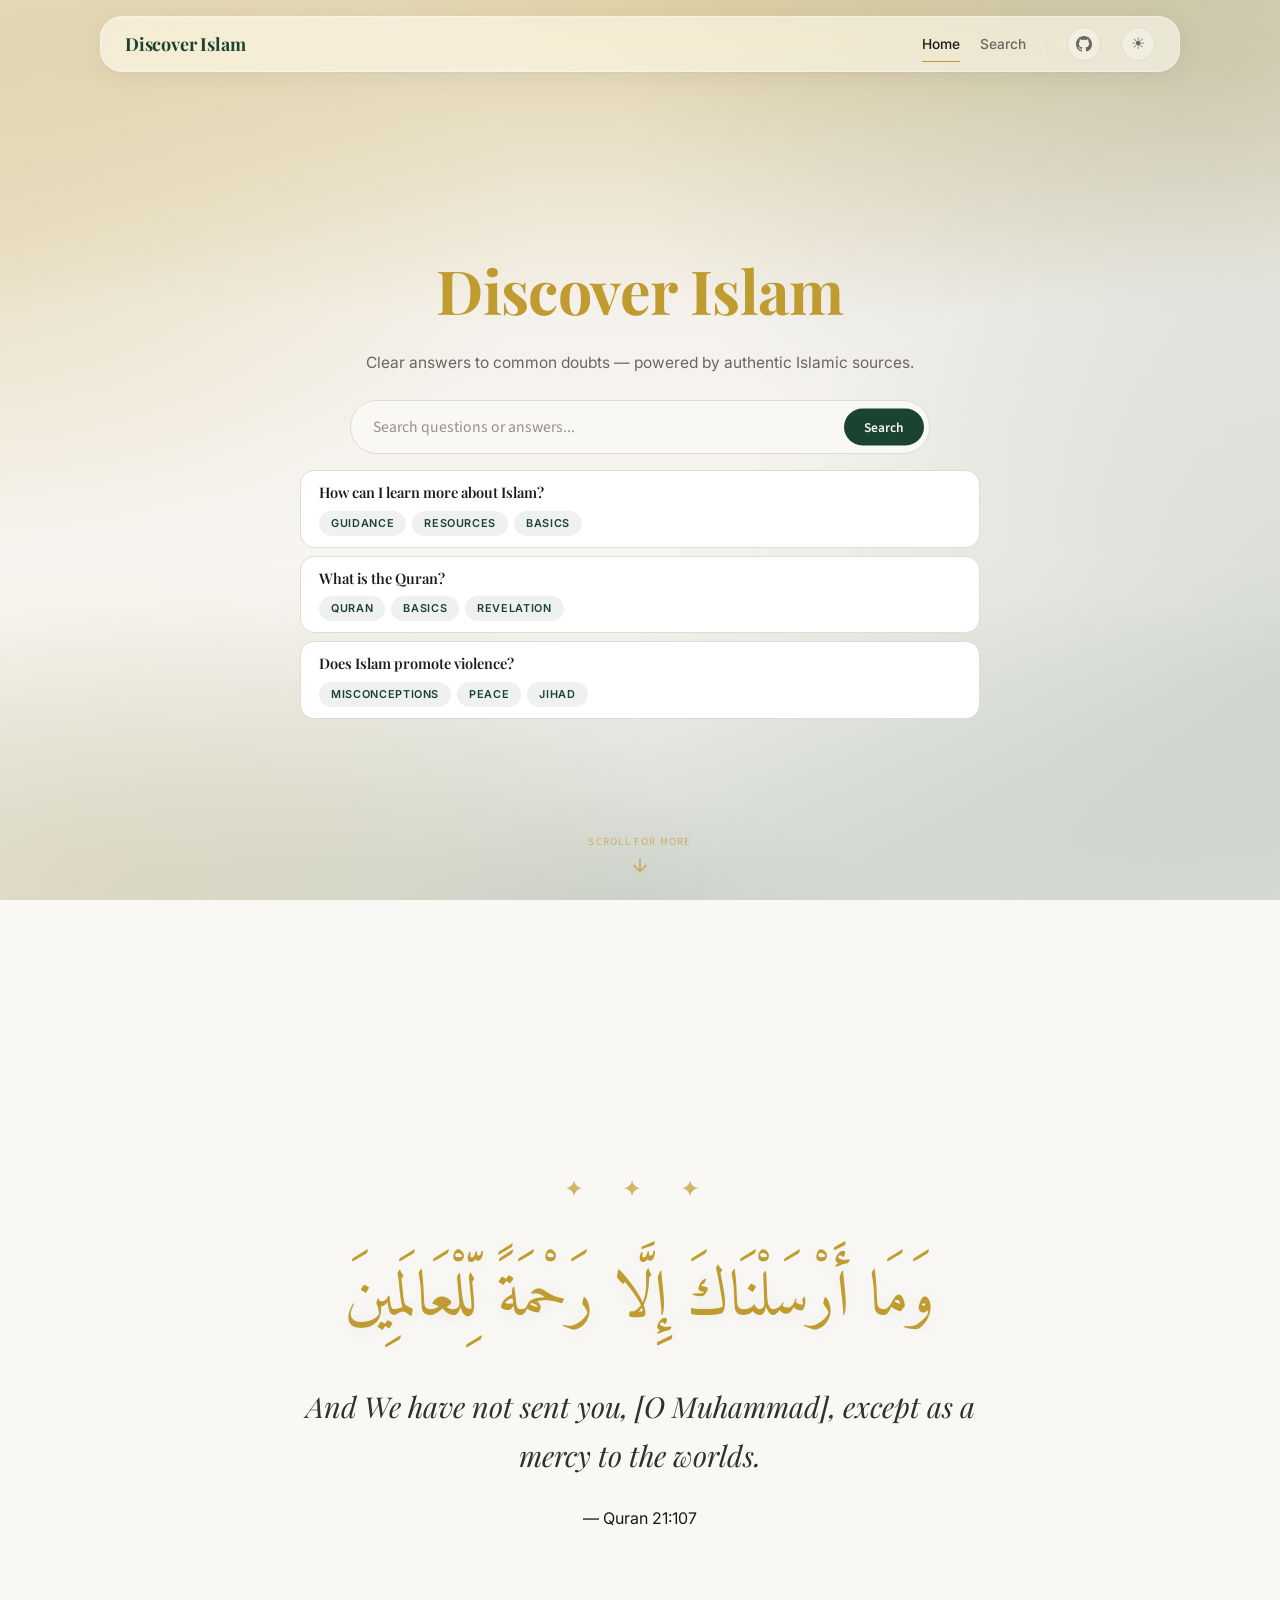
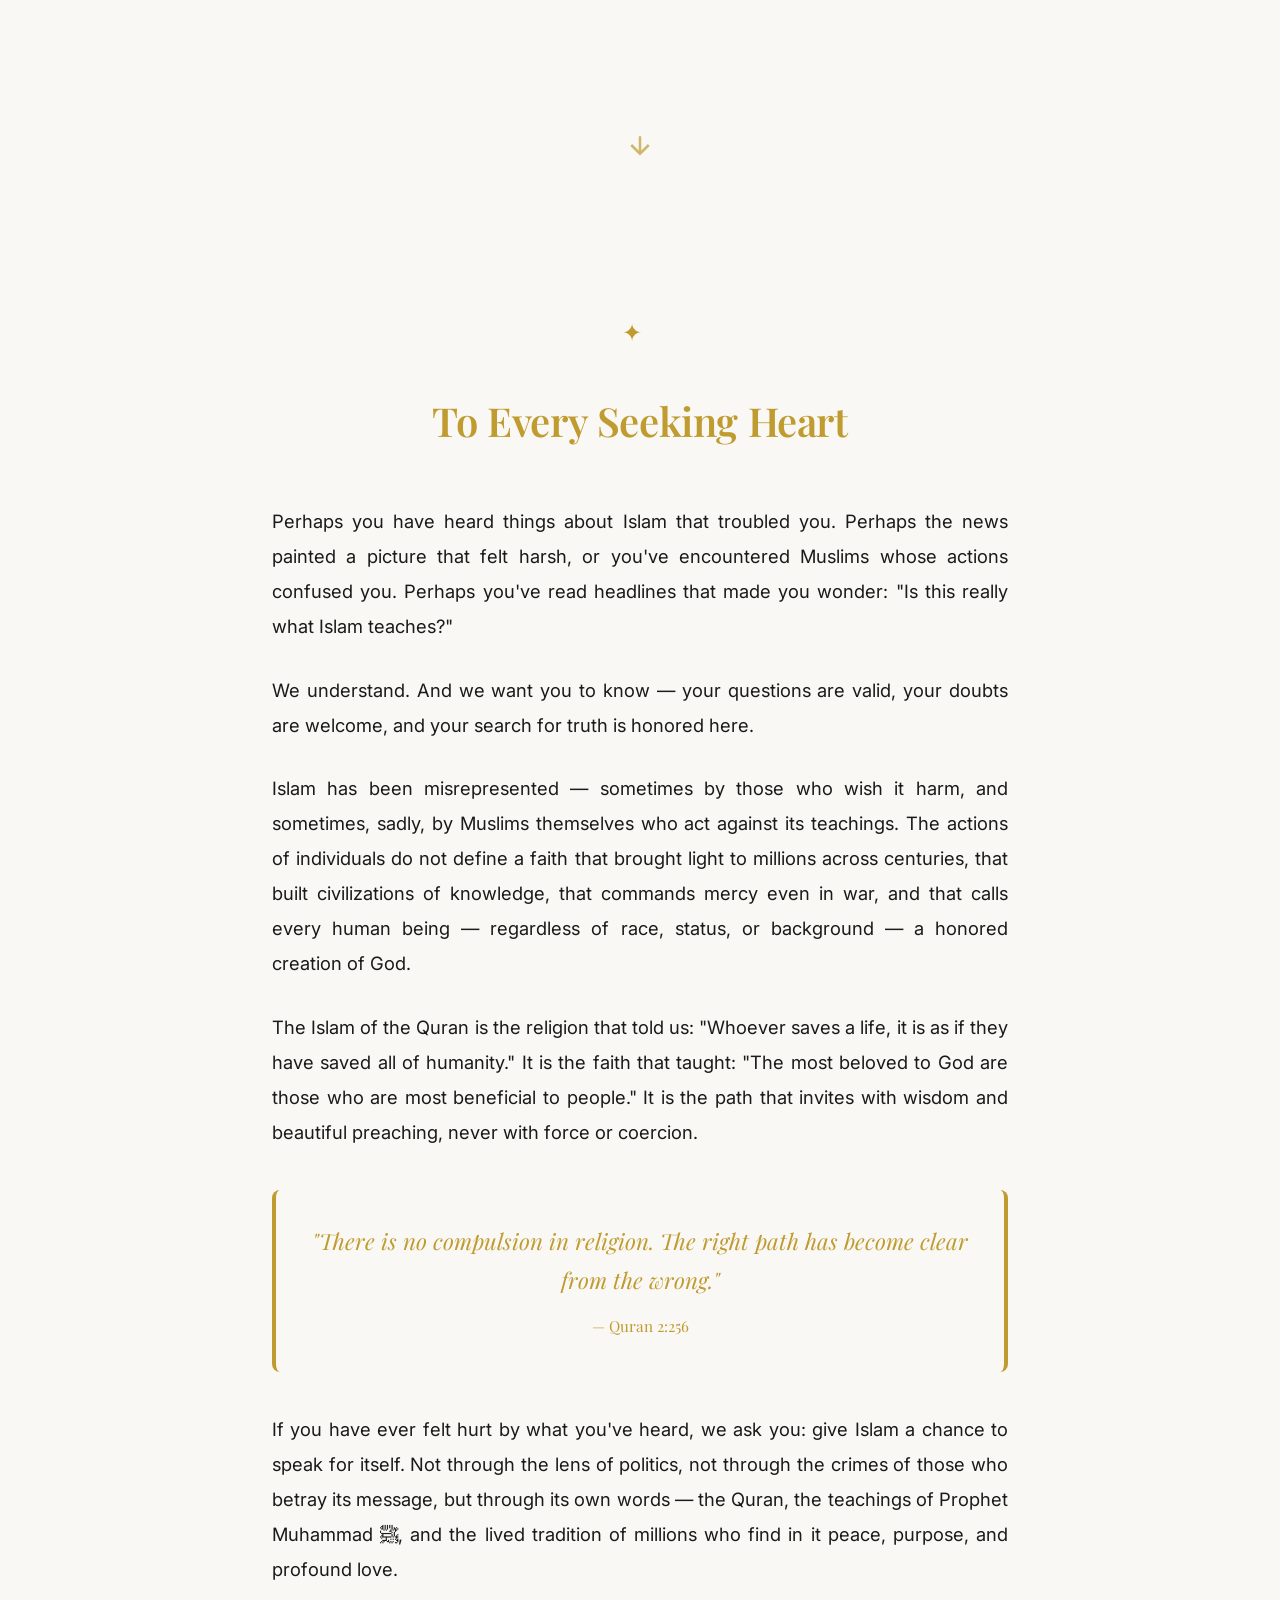
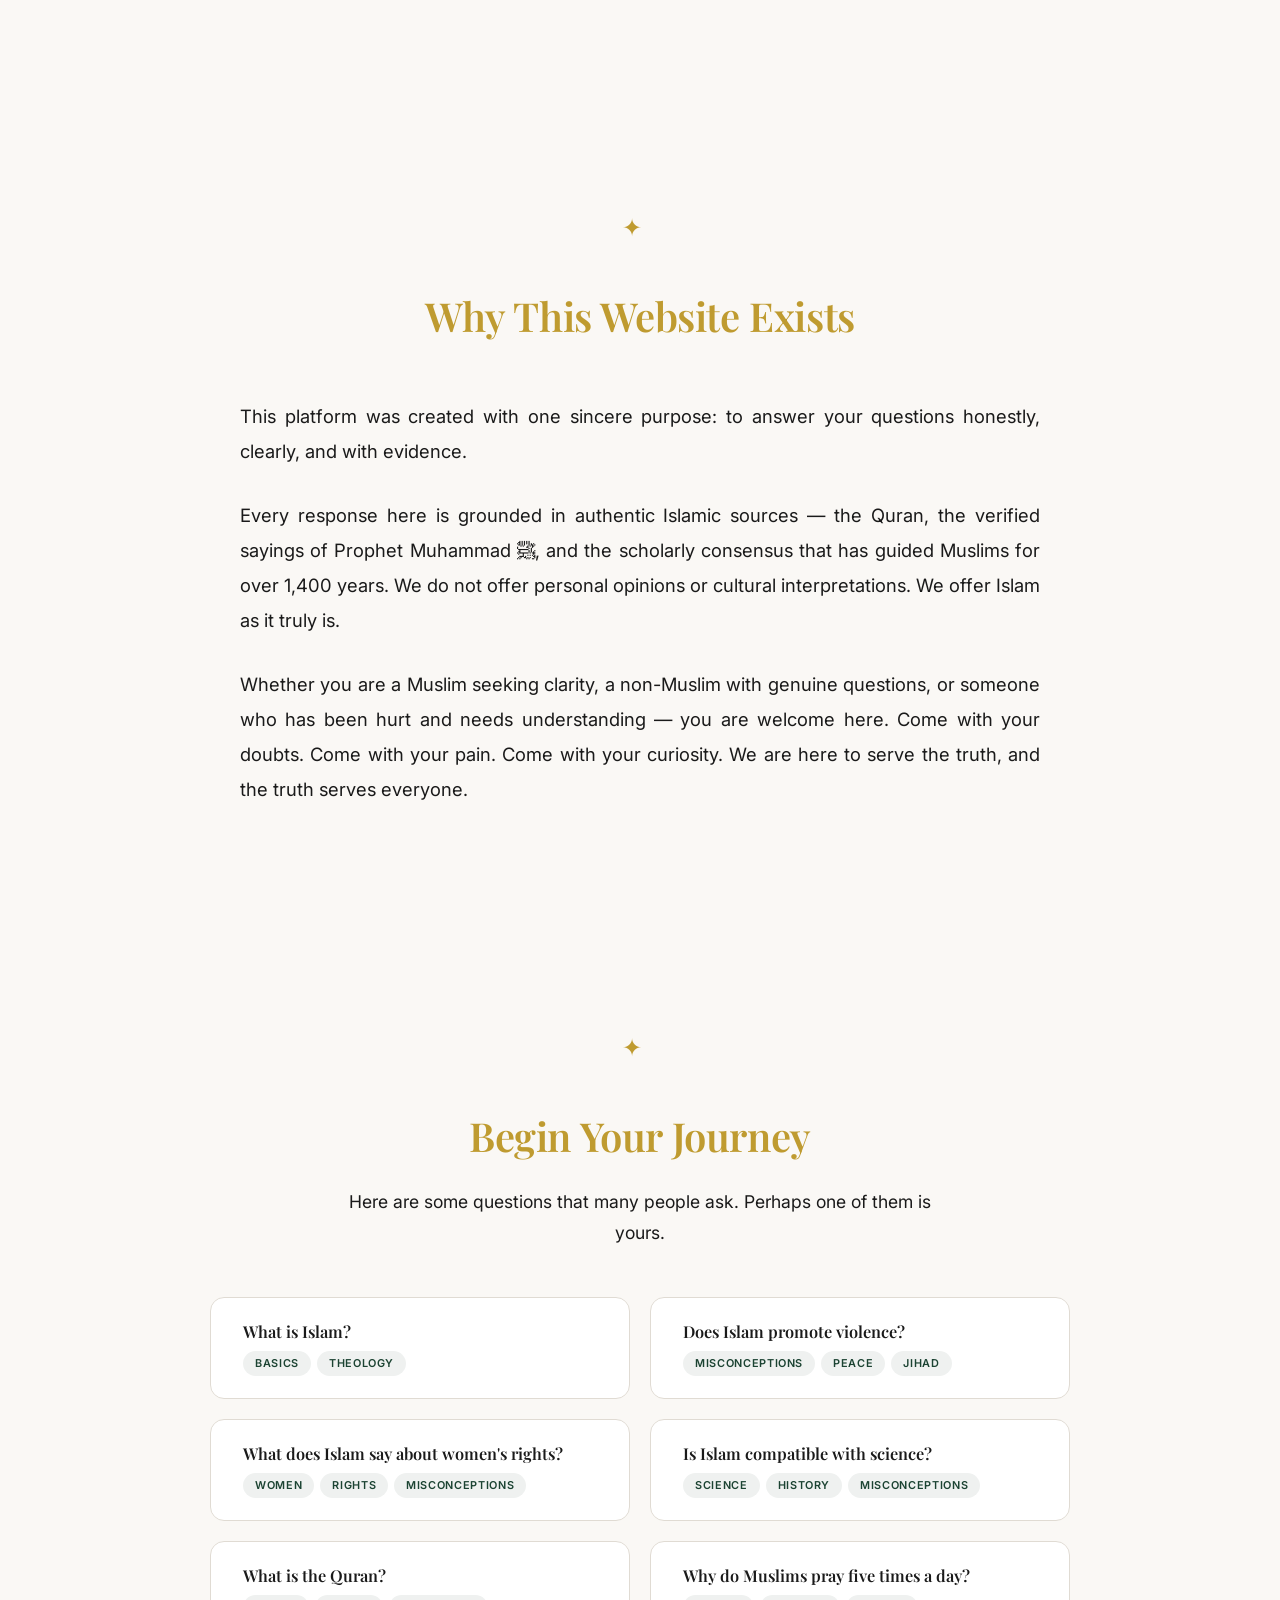
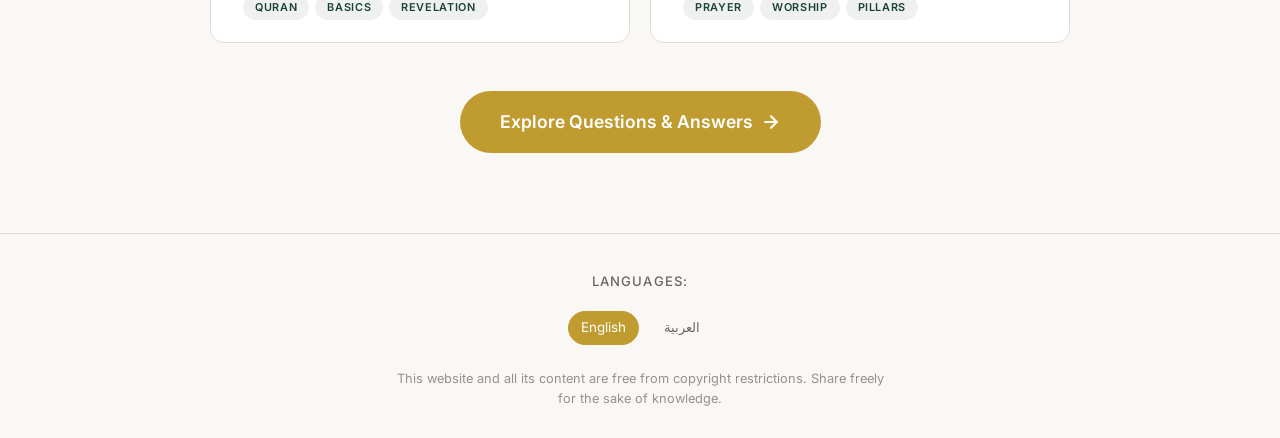
==== index.html @ 13ae55f8 "ui ux update" ====
<!DOCTYPE html>
<html lang="en" dir="ltr">
<head>
  <meta charset="utf-8">
  <meta name="viewport" content="width=device-width, initial-scale=1">
  <meta name="description" content="Clear answers to common doubts about Islam — powered by authentic Islamic sources.">
  <title>Discover Islam</title>

  <!-- Fonts -->
  <link rel="preconnect" href="https://fonts.googleapis.com">
  <link rel="preconnect" href="https://fonts.gstatic.com" crossorigin>
  <link href="https://fonts.googleapis.com/css2?family=Playfair+Display:ital,wght@0,400;0,600;0,700;1,400&family=Source+Sans+3:wght@300;400;500;600;700&family=Amiri:ital,wght@0,400;0,700;1,400&family=Noto+Naskh+Arabic:wght@400;500;600;700&display=swap" rel="stylesheet">

  <!-- Styles -->
  <link rel="stylesheet" href="assets/css/style.css">
  <style>
    /* Hero Quran Verse Styling */
    .hero-verse {
      min-height: 100vh;
      display: flex;
      flex-direction: column;
      align-items: center;
      justify-content: center;
      text-align: center;
      padding: 2rem;
      background: linear-gradient(135deg, var(--color-bg) 0%, var(--color-surface) 100%);
      position: relative;
    }
    .hero-verse__ornament {
      font-size: 1.5rem;
      color: var(--color-accent);
      margin-bottom: 2rem;
      letter-spacing: 1rem;
      opacity: 0.7;
    }
    .hero-verse__arabic {
      font-family: 'Amiri', 'Noto Naskh Arabic', serif;
      font-size: clamp(2rem, 6vw, 4rem);
      color: var(--color-accent);
      line-height: 1.8;
      margin-bottom: 1.5rem;
      font-weight: 400;
      text-shadow: 0 2px 20px rgba(0,0,0,0.1);
    }
    .hero-verse__translation {
      font-family: 'Playfair Display', serif;
      font-size: clamp(1.2rem, 3vw, 1.8rem);
      font-style: italic;
      color: var(--color-text);
      max-width: 700px;
      line-height: 1.7;
      margin-bottom: 1rem;
      opacity: 0.9;
    }
    .hero-verse__ref {
      font-size: 1rem;
      color: var(--color-muted);
      margin-top: 0.5rem;
    }
    .hero-verse__scroll {
      position: absolute;
      bottom: 2rem;
      left: 50%;
      transform: translateX(-50%);
      animation: bounce 2s infinite;
      color: var(--color-accent);
      opacity: 0.7;
    }
    @keyframes bounce {
      0%, 20%, 50%, 80%, 100% { transform: translateX(-50%) translateY(0); }
      40% { transform: translateX(-50%) translateY(-10px); }
      60% { transform: translateX(-50%) translateY(-5px); }
    }

    /* Emotional Speech Section */
    .speech-section {
      padding: 5rem 2rem;
      max-width: 800px;
      margin: 0 auto;
    }
    .speech-section__title {
      font-family: 'Playfair Display', serif;
      font-size: clamp(1.8rem, 4vw, 2.5rem);
      color: var(--color-accent);
      text-align: center;
      margin-bottom: 3rem;
      font-weight: 600;
    }
    .speech-section p {
      font-size: 1.15rem;
      line-height: 1.9;
      color: var(--color-text);
      margin-bottom: 1.8rem;
      text-align: justify;
    }
    .speech-section__quote {
      font-family: 'Playfair Display', serif;
      font-size: 1.4rem;
      font-style: italic;
      text-align: center;
      color: var(--color-accent);
      padding: 2rem;
      margin: 2.5rem 0;
      border-left: 4px solid var(--color-accent);
      border-right: 4px solid var(--color-accent);
      background: var(--color-surface);
      border-radius: 8px;
    }
    .speech-section__quote-ref {
      display: block;
      font-size: 0.95rem;
      color: var(--color-muted);
      margin-top: 0.8rem;
      font-style: normal;
    }

    /* Purpose Section */
    .purpose-section {
      padding: 5rem 2rem;
      background: var(--color-surface);
    }
    .purpose-section__inner {
      max-width: 800px;
      margin: 0 auto;
    }
    .purpose-section__title {
      font-family: 'Playfair Display', serif;
      font-size: clamp(1.8rem, 4vw, 2.5rem);
      color: var(--color-accent);
      text-align: center;
      margin-bottom: 3rem;
      font-weight: 600;
    }
    .purpose-section p {
      font-size: 1.15rem;
      line-height: 1.9;
      color: var(--color-text);
      margin-bottom: 1.8rem;
      text-align: justify;
    }

    /* Explore Section */
    .explore-section {
      padding: 5rem 2rem;
    }
    .explore-section__title {
      font-family: 'Playfair Display', serif;
      font-size: clamp(1.8rem, 4vw, 2.5rem);
      color: var(--color-accent);
      text-align: center;
      margin-bottom: 1rem;
      font-weight: 600;
    }
    .explore-section__subtitle {
      font-size: 1.1rem;
      color: var(--color-muted);
      text-align: center;
      margin-bottom: 3rem;
      max-width: 600px;
      margin-left: auto;
      margin-right: auto;
    }
    .explore-section__cta {
      display: block;
      text-align: center;
      margin-top: 3rem;
    }
    .explore-section__cta a {
      display: inline-flex;
      align-items: center;
      gap: 0.5rem;
      padding: 1rem 2.5rem;
      background: var(--color-accent);
      color: white;
      text-decoration: none;
      border-radius: 50px;
      font-weight: 600;
      font-size: 1.1rem;
      transition: transform 0.3s, box-shadow 0.3s;
    }
    .explore-section__cta a:hover {
      transform: translateY(-2px);
      box-shadow: 0 8px 25px rgba(0,0,0,0.15);
    }
    .explore-section__cta svg {
      width: 20px;
      height: 20px;
    }

    /* Section Divider */
    .section-divider {
      text-align: center;
      padding: 2rem;
      color: var(--color-accent);
      font-size: 1.5rem;
      letter-spacing: 1rem;
      opacity: 0.5;
    }

    /* Home Search Hero (Google-style) */
    .home-search-hero {
      margin-top: -86px; /* cancel body nav spacer so hero starts at viewport top */
      min-height: 100vh;
      min-height: 100svh; /* small viewport height — always fits on mobile */
      display: flex;
      flex-direction: column;
      align-items: center;
      justify-content: center;
      text-align: center;
      padding: 5.5rem 2rem 2rem; /* top clears the floating nav */
      background:
        /* top band — warms the area behind the floating nav pill */
        radial-gradient(ellipse 120% 35% at 50% 0%, rgba(191,155,48,0.22) 0%, transparent 100%),
        /* bottom band — prevents plain near-white strip */
        radial-gradient(ellipse 120% 35% at 50% 100%, rgba(27,67,50,0.18) 0%, transparent 100%),
        /* base warm gradient */
        linear-gradient(180deg, var(--color-surface-alt) 0%, var(--color-surface) 100%);
      position: relative;
      overflow: hidden;
    }

    /* Luxury aurora layer 1 — gold & emerald blobs drifting slowly */
    .home-search-hero::before {
      content: '';
      position: absolute;
      width: 200%; height: 200%;
      top: -50%; left: -50%;
      background:
        /* wide band at top so no bare strip shows above the nav */
        radial-gradient(ellipse 160% 18% at 50% 25%, rgba(191,155,48,0.14) 0%, transparent 100%),
        radial-gradient(ellipse 44% 34% at 22% 38%, rgba(191,155,48,0.22) 0%, transparent 55%),
        radial-gradient(ellipse 52% 42% at 78% 62%, rgba(27,67,50,0.17) 0%, transparent 55%),
        radial-gradient(ellipse 32% 28% at 58% 18%, rgba(191,155,48,0.12) 0%, transparent 52%);
      animation: aurora-a 16s ease-in-out infinite alternate;
      pointer-events: none;
      z-index: 0;
    }
    /* Luxury aurora layer 2 — counterpoint blobs */
    .home-search-hero::after {
      content: '';
      position: absolute;
      width: 200%; height: 200%;
      top: -50%; left: -50%;
      background:
        radial-gradient(ellipse 42% 52% at 72% 28%, rgba(27,67,50,0.13) 0%, transparent 55%),
        radial-gradient(ellipse 48% 34% at 28% 74%, rgba(191,155,48,0.16) 0%, transparent 55%),
        radial-gradient(ellipse 28% 38% at 50% 88%, rgba(27,67,50,0.09) 0%, transparent 50%);
      animation: aurora-b 22s ease-in-out infinite alternate;
      pointer-events: none;
      z-index: 0;
    }
    [data-theme="dark"] .home-search-hero {
      background:
        radial-gradient(ellipse 120% 35% at 50% 0%, rgba(212,175,55,0.2) 0%, transparent 100%),
        radial-gradient(ellipse 120% 35% at 50% 100%, rgba(64,145,108,0.16) 0%, transparent 100%),
        linear-gradient(180deg, var(--color-surface-alt) 0%, var(--color-surface) 100%);
    }
    [data-theme="dark"] .home-search-hero::before {
      background:
        radial-gradient(ellipse 160% 18% at 50% 25%, rgba(212,175,55,0.12) 0%, transparent 100%),
        radial-gradient(ellipse 44% 34% at 22% 38%, rgba(212,175,55,0.17) 0%, transparent 55%),
        radial-gradient(ellipse 52% 42% at 78% 62%, rgba(64,145,108,0.12) 0%, transparent 55%),
        radial-gradient(ellipse 32% 28% at 58% 18%, rgba(212,175,55,0.1) 0%, transparent 52%);
    }
    [data-theme="dark"] .home-search-hero::after {
      background:
        radial-gradient(ellipse 42% 52% at 72% 28%, rgba(64,145,108,0.1) 0%, transparent 55%),
        radial-gradient(ellipse 48% 34% at 28% 74%, rgba(212,175,55,0.14) 0%, transparent 55%),
        radial-gradient(ellipse 28% 38% at 50% 88%, rgba(64,145,108,0.08) 0%, transparent 50%);
    }
    @keyframes aurora-a {
      0%   { transform: translate(0%, 0%)     rotate(0deg); }
      33%  { transform: translate(4%, -6%)    rotate(4deg); }
      66%  { transform: translate(-5%, 5%)    rotate(-3deg); }
      100% { transform: translate(8%, 7%)     rotate(7deg); }
    }
    @keyframes aurora-b {
      0%   { transform: translate(0%, 0%)     rotate(0deg); }
      40%  { transform: translate(-8%, 6%)    rotate(-6deg); }
      70%  { transform: translate(6%, -5%)    rotate(4deg); }
      100% { transform: translate(-7%, -7%)   rotate(-7deg); }
    }

    .home-search-hero__inner {
      position: relative;
      z-index: 1;
      width: 100%;
      max-width: 680px;
    }
    .home-search-hero__title {
      font-family: 'Playfair Display', serif;
      font-size: clamp(2.2rem, 5.5vw, 3.8rem);
      color: var(--color-accent);
      font-weight: 700;
      margin-bottom: 0.35rem;
      letter-spacing: -0.01em;
    }
    .home-search-hero__tagline {
      font-size: 0.97rem;
      color: var(--color-text-muted);
      margin-bottom: 1.5rem;
    }
    .home-search-hero__search {
      width: 100%;
      margin-bottom: 1rem;
    }
    .home-random-cards {
      display: grid;
      grid-template-columns: 1fr;
      gap: 8px;
      text-align: left;
      width: 100%;
    }
    /* Compact card style inside the hero */
    .home-random-cards .popular-card {
      padding: 11px 24px 11px 18px;
    }
    .home-random-cards .popular-card__question {
      font-size: 0.91rem;
    }
    /* Fixed to bottom of viewport — always visible, fades on scroll */
    .home-scroll-hint {
      position: fixed;
      bottom: 1.5rem;
      left: 0;
      right: 0;
      width: fit-content;
      margin: 0 auto;
      z-index: 50;
      display: flex;
      flex-direction: column;
      align-items: center;
      gap: 0.2rem;
      color: var(--color-accent);
      opacity: 0.65;
      pointer-events: none;
      transition: opacity 0.5s ease;
      animation: bounce-hint 2s infinite;
    }
    .home-scroll-hint__label {
      font-size: 0.68rem;
      letter-spacing: 0.12em;
      text-transform: uppercase;
      font-family: var(--font-body);
      white-space: nowrap;
    }
    @keyframes bounce-hint {
      0%, 20%, 50%, 80%, 100% { transform: translateY(0); }
      40% { transform: translateY(-7px); }
      60% { transform: translateY(-3px); }
    }

    @media (max-width: 768px) {
      .home-search-hero {
        margin-top: -74px; /* match mobile body nav spacer */
      }
    }
  </style>
</head>
<body>
  <!-- Animated Background Canvas -->
  <canvas id="bg-canvas"></canvas>

  <!-- Floating Acrylic Navigation -->
  <nav class="site-nav">
    <div class="site-nav__inner">
      <a href="index.html" class="site-nav__brand" id="nav-brand">Discover Islam</a>
      <div class="site-nav__links">
        <a href="index.html" class="active" id="nav-home"></a>
        <a href="browse.html" id="nav-browse"></a>
        <span class="nav-separator"></span>
        <a href="" class="nav-icon-btn" id="nav-github" target="_blank" rel="noopener" aria-label="GitHub">
          <svg viewBox="0 0 24 24"><path d="M12 0C5.37 0 0 5.37 0 12c0 5.31 3.435 9.795 8.205 11.385.6.105.825-.255.825-.57 0-.285-.015-1.23-.015-2.235-3.015.555-3.795-.735-4.035-1.41-.135-.345-.72-1.41-1.23-1.695-.42-.225-1.02-.78-.015-.795.945-.015 1.62.87 1.845 1.23 1.08 1.815 2.805 1.305 3.495.99.105-.78.42-1.305.765-1.605-2.67-.3-5.46-1.335-5.46-5.925 0-1.305.465-2.385 1.23-3.225-.12-.3-.54-1.53.12-3.18 0 0 1.005-.315 3.3 1.23.96-.27 1.98-.405 3-.405s2.04.135 3 .405c2.295-1.56 3.3-1.23 3.3-1.23.66 1.65.24 2.88.12 3.18.765.84 1.23 1.905 1.23 3.225 0 4.605-2.805 5.625-5.475 5.925.435.375.81 1.095.81 2.22 0 1.605-.015 2.895-.015 3.3 0 .315.225.69.825.57A12.02 12.02 0 0024 12c0-6.63-5.37-12-12-12z"/></svg>
        </a>
        <button type="button" class="nav-icon-btn" id="theme-toggle" aria-label="Toggle theme">&#x2600;</button>
      </div>
    </div>
  </nav>

  <!-- Home Search Hero -->
  <section class="home-search-hero">
    <div class="home-search-hero__inner">
      <h1 class="home-search-hero__title" id="home-hero-title"></h1>
      <p class="home-search-hero__tagline" id="home-hero-tagline"></p>
      <div class="search-box home-search-hero__search">
        <input type="search" class="search-box__input" id="home-search-input" autocomplete="off">
        <div class="search-box__actions">
          <button type="button" class="btn btn--primary" id="home-btn-search"></button>
        </div>
      </div>
      <div class="home-random-cards" id="home-random-cards"></div>
    </div>
    <div class="home-scroll-hint" id="home-scroll-hint">
      <span class="home-scroll-hint__label" id="home-scroll-label">Scroll for more</span>
      <svg width="22" height="22" viewBox="0 0 24 24" fill="none" stroke="currentColor" stroke-width="2"><path d="M12 5v14M5 12l7 7 7-7"/></svg>
    </div>
  </section>

  <!-- Hero: Quran Verse -->
  <section class="hero-verse reveal">
    <div class="hero-verse__ornament">&#x2726;  &#x2726;  &#x2726;</div>
    <p class="hero-verse__arabic" id="hero-verse-arabic"></p>
    <p class="hero-verse__translation" id="hero-verse-translation"></p>
    <p class="hero-verse__ref" id="hero-verse-ref"></p>
    <div class="hero-verse__scroll">
      <svg width="30" height="30" viewBox="0 0 24 24" fill="none" stroke="currentColor" stroke-width="2"><path d="M12 5v14M5 12l7 7 7-7"/></svg>
    </div>
  </section>

  <!-- Emotional Speech Section -->
  <section class="speech-section">
    <div class="section-divider reveal">&#x2726;</div>
    <h2 class="speech-section__title reveal" id="speech-title"></h2>
    <p class="reveal" id="speech-p1"></p>
    <p class="reveal" id="speech-p2"></p>
    <p class="reveal" id="speech-p3"></p>
    <p class="reveal" id="speech-p4"></p>
    <blockquote class="speech-section__quote reveal">
      <span id="speech-quote"></span>
      <span class="speech-section__quote-ref" id="speech-quote-ref"></span>
    </blockquote>
    <p class="reveal" id="speech-p5"></p>
  </section>

  <!-- Purpose Section -->
  <section class="purpose-section">
    <div class="purpose-section__inner">
      <div class="section-divider reveal">&#x2726;</div>
      <h2 class="purpose-section__title reveal" id="purpose-title"></h2>
      <p class="reveal" id="purpose-p1"></p>
      <p class="reveal" id="purpose-p2"></p>
      <p class="reveal" id="purpose-p3"></p>
    </div>
  </section>

  <!-- Explore Questions Section -->
  <section class="explore-section">
    <div class="section-divider reveal">&#x2726;</div>
    <h2 class="explore-section__title reveal" id="explore-title"></h2>
    <p class="explore-section__subtitle reveal" id="explore-subtitle"></p>
    <div class="popular-questions__grid" id="popular-grid"></div>
    <div class="explore-section__cta reveal">
      <a href="browse.html" id="explore-cta">
        <span id="explore-cta-text"></span>
        <svg xmlns="http://www.w3.org/2000/svg" viewBox="0 0 24 24" fill="none" stroke="currentColor" stroke-width="2.5" stroke-linecap="round" stroke-linejoin="round"><line x1="5" y1="12" x2="19" y2="12"/><polyline points="12 5 19 12 12 19"/></svg>
      </a>
    </div>
  </section>

  <!-- Footer -->
  <footer class="site-footer">
    <p class="site-footer__label" id="footer-lang-label"></p>
    <div class="lang-switcher" id="lang-switcher"></div>
    <p class="site-footer__copyright" id="footer-copyright"></p>
  </footer>

  <!-- Scripts -->
  <script src="assets/js/theme.js"></script>
  <script src="assets/js/i18n.js"></script>
  <script src="assets/js/data.js"></script>
  <script>
    (function () {
      /* ---- Background Canvas ---- */
      (function () {
        var canvas = document.getElementById('bg-canvas');
        if (!canvas) return;
        var ctx = canvas.getContext('2d');
        var shapes = [], w, h;
        function resize() { w = canvas.width = window.innerWidth; h = canvas.height = window.innerHeight; }
        resize(); window.addEventListener('resize', resize);
        for (var i = 0; i < 12; i++) {
          shapes.push({ x: Math.random()*(w||1200), y: Math.random()*(h||800), size: 20+Math.random()*60, speed: 0.15+Math.random()*0.3, angle: Math.random()*Math.PI*2, rotSpeed: (Math.random()-0.5)*0.003, opacity: 0.02+Math.random()*0.03, sides: Math.random()>0.5?6:8 });
        }
        function draw(cx,cy,r,sides,rot) { ctx.beginPath(); for(var j=0;j<=sides;j++){var a=rot+(j*2*Math.PI/sides);var px=cx+r*Math.cos(a);var py=cy+r*Math.sin(a);j===0?ctx.moveTo(px,py):ctx.lineTo(px,py);} ctx.closePath(); }
        function animate() {
          ctx.clearRect(0,0,w,h);
          var col=document.documentElement.getAttribute('data-theme')==='dark'?'212,175,55':'27,67,50';
          shapes.forEach(function(s){s.y-=s.speed;s.angle+=s.rotSpeed;if(s.y<-s.size){s.y=h+s.size;s.x=Math.random()*w;}ctx.save();ctx.globalAlpha=s.opacity;ctx.strokeStyle='rgba('+col+',0.6)';ctx.lineWidth=0.5;draw(s.x,s.y,s.size,s.sides,s.angle);ctx.stroke();ctx.restore();});
          requestAnimationFrame(animate);
        }
        animate();
      })();

      /* ---- Scroll Reveal ---- */
      (function () {
        var els = document.querySelectorAll('.reveal');
        if (!('IntersectionObserver' in window)) { els.forEach(function(el){el.classList.add('revealed');}); return; }
        var obs = new IntersectionObserver(function(entries){ entries.forEach(function(e){ if(e.isIntersecting){e.target.classList.add('revealed');obs.unobserve(e.target);} }); }, { threshold: 0.15, rootMargin: '0px 0px -40px 0px' });
        els.forEach(function(el){ obs.observe(el); });
      })();

      function escapeHtml(str) { var d=document.createElement('div'); d.textContent=str; return d.innerHTML; }

      function reobserveReveal() {
        var newR = document.querySelectorAll('.reveal:not(.revealed)');
        if ('IntersectionObserver' in window) {
          var obs2 = new IntersectionObserver(function(ents){ ents.forEach(function(e){ if(e.isIntersecting){e.target.classList.add('revealed');obs2.unobserve(e.target);} }); }, {threshold:0.1});
          newR.forEach(function(el){ obs2.observe(el); });
        } else { newR.forEach(function(el){ el.classList.add('revealed'); }); }
      }

      /* ---- Data & i18n ---- */
      DataStore.loadAll().then(function (data) {
        var lang = I18n.init(data.uiStrings, data.languages, data.config.defaultLang);

        // Nav
        document.getElementById('nav-brand').textContent = I18n.t('title');
        document.getElementById('nav-home').textContent = I18n.t('back_home');
        document.getElementById('nav-browse').textContent = I18n.t('search');
        document.getElementById('nav-github').href = data.config.githubUrl || '#';
        document.getElementById('explore-cta').href = 'browse.html?lang=' + lang + '&browse=1';
        document.title = I18n.t('title');

        // Home Search Hero
        document.getElementById('home-hero-title').textContent = I18n.t('title');
        document.getElementById('home-hero-tagline').textContent = I18n.t('tagline');
        document.getElementById('home-search-input').placeholder = I18n.t('placeholder');
        document.getElementById('home-btn-search').textContent = I18n.t('search');
        (function () {
          function doHomeSearch() {
            var q = document.getElementById('home-search-input').value.trim();
            window.location.href = 'browse.html?lang=' + lang + (q ? '&q=' + encodeURIComponent(q) : '&browse=1');
          }
          document.getElementById('home-btn-search').addEventListener('click', doHomeSearch);
          document.getElementById('home-search-input').addEventListener('keydown', function (e) { if (e.key === 'Enter') doHomeSearch(); });
        })();

        // Hero Verse
        document.getElementById('hero-verse-arabic').textContent = I18n.t('hero_quran_verse');
        document.getElementById('hero-verse-translation').textContent = I18n.t('hero_quran_translation');
        document.getElementById('hero-verse-ref').textContent = I18n.t('hero_quran_ref');

        // Speech Section
        document.getElementById('speech-title').textContent = I18n.t('speech_title');
        document.getElementById('speech-p1').textContent = I18n.t('speech_p1');
        document.getElementById('speech-p2').textContent = I18n.t('speech_p2');
        document.getElementById('speech-p3').textContent = I18n.t('speech_p3');
        document.getElementById('speech-p4').textContent = I18n.t('speech_p4');
        document.getElementById('speech-quote').textContent = I18n.t('speech_quote');
        document.getElementById('speech-quote-ref').textContent = I18n.t('speech_quote_ref');
        document.getElementById('speech-p5').textContent = I18n.t('speech_p5');

        // Purpose Section
        document.getElementById('purpose-title').textContent = I18n.t('purpose_title');
        document.getElementById('purpose-p1').textContent = I18n.t('purpose_p1');
        document.getElementById('purpose-p2').textContent = I18n.t('purpose_p2');
        document.getElementById('purpose-p3').textContent = I18n.t('purpose_p3');

        // Explore Section
        document.getElementById('explore-title').textContent = I18n.t('explore_title');
        document.getElementById('explore-subtitle').textContent = I18n.t('explore_subtitle');
        document.getElementById('explore-cta-text').textContent = I18n.t('welcome_cta');

        // Popular Questions
        var entries = DataStore.getEntries(data.entries, lang, data.config.defaultLang);
        var popularIds = [1, 3, 4, 7, 6, 9];
        var grid = document.getElementById('popular-grid');
        popularIds.forEach(function (id) {
          var entry = null;
          for (var i = 0; i < entries.length; i++) { if (entries[i].id === id) { entry = entries[i]; break; } }
          if (!entry) return;
          var card = document.createElement('a');
          card.className = 'popular-card reveal';
          card.href = 'article.html?id=' + entry.id + '&lang=' + lang;
          var html = '<div class="popular-card__question">' + escapeHtml(entry.question) + '</div>';
          if (entry.tags && entry.tags.length) { html += '<div class="popular-card__tags">'; entry.tags.forEach(function(tag){ html += '<span class="tag">' + escapeHtml(tag) + '</span>'; }); html += '</div>'; }
          html += '<span class="popular-card__arrow">&rarr;</span>';
          card.innerHTML = html;
          grid.appendChild(card);
        });
        reobserveReveal();

        // Home: 3 random question cards
        var randomCardsEl = document.getElementById('home-random-cards');
        var shuffled = entries.slice().sort(function () { return Math.random() - 0.5; });
        shuffled.slice(0, 3).forEach(function (entry) {
          var card = document.createElement('a');
          card.className = 'popular-card';
          card.href = 'article.html?id=' + entry.id + '&lang=' + lang;
          var html = '<div class="popular-card__question">' + escapeHtml(entry.question) + '</div>';
          if (entry.tags && entry.tags.length) { html += '<div class="popular-card__tags">'; entry.tags.forEach(function (tag) { html += '<span class="tag">' + escapeHtml(tag) + '</span>'; }); html += '</div>'; }
          html += '<span class="popular-card__arrow">&rarr;</span>';
          card.innerHTML = html;
          randomCardsEl.appendChild(card);
        });

        // Scroll hint: fade out once user scrolls past the hero
        (function () {
          var hint = document.getElementById('home-scroll-hint');
          if (!hint) return;
          window.addEventListener('scroll', function () {
            hint.style.opacity = window.scrollY > window.innerHeight * 0.25 ? '0' : '0.65';
          }, { passive: true });
        })();

        // Footer
        document.getElementById('footer-lang-label').textContent = I18n.t('languages');
        document.getElementById('footer-copyright').textContent = I18n.t('footer_no_copyright');
        var switcher = document.getElementById('lang-switcher');
        Object.keys(I18n.getLanguages()).forEach(function (code) {
          var a = document.createElement('a');
          a.href = 'index.html?lang=' + code;
          a.textContent = I18n.getLanguages()[code].label;
          if (code === lang) a.classList.add('active');
          switcher.appendChild(a);
        });

        Theme.init();
      });
    })();
  </script>
</body>
</html>
---- assets/css/style.css ----
/* ============================================
   Anti Shuboohat — Elegant Islamic Design
   ============================================ */

/* ---------- CSS Custom Properties ---------- */
:root {
  --color-primary: #1b4332;
  --color-primary-light: #2d6a4f;
  --color-primary-dark: #0f2b1f;
  --color-primary-glow: rgba(45,106,79,0.25);
  --color-accent: #bf9b30;
  --color-accent-light: #d4af37;
  --color-accent-glow: rgba(191,155,48,0.3);
  --color-surface: #faf8f5;
  --color-surface-alt: #f2efe9;
  --color-surface-raised: #ffffff;
  --color-text: #1a1a1a;
  --color-text-muted: #6b6560;
  --color-text-inverse: #faf8f5;
  --color-border: #e0dbd3;
  --color-score-positive: #2d6a4f;
  --color-score-negative: #9b2c2c;
  --color-tag: #1b4332;
  --color-tag-bg: rgba(27,67,50,0.07);
  --shadow-sm: 0 1px 3px rgba(0,0,0,0.04);
  --shadow-md: 0 4px 16px rgba(0,0,0,0.06);
  --shadow-lg: 0 16px 48px rgba(0,0,0,0.08);
  --shadow-glow: 0 0 40px var(--color-primary-glow);
  --radius-sm: 8px;
  --radius-md: 14px;
  --radius-lg: 22px;
  --radius-xl: 32px;
  --font-heading: 'Playfair Display', 'Georgia', serif;
  --font-body: 'Source Sans 3', 'Source Sans Pro', system-ui, sans-serif;
  --font-arabic: 'Amiri', 'Traditional Arabic', serif;
  --font-arabic-body: 'Noto Naskh Arabic', 'Amiri', serif;
  --font-decorative: 'Amiri', serif;
  --transition-fast: 0.2s cubic-bezier(0.4,0,0.2,1);
  --transition-med: 0.4s cubic-bezier(0.4,0,0.2,1);
  --transition-slow: 0.6s cubic-bezier(0.4,0,0.2,1);
  --max-width: 860px;
  --max-width-wide: 1080px;
}

[data-theme="dark"] {
  --color-primary: #40916c;
  --color-primary-light: #52b788;
  --color-primary-dark: #2d6a4f;
  --color-primary-glow: rgba(64,145,108,0.2);
  --color-accent: #d4af37;
  --color-accent-light: #e8c84a;
  --color-accent-glow: rgba(212,175,55,0.25);
  --color-surface: #0a0a0a;
  --color-surface-alt: #131313;
  --color-surface-raised: #1a1a1a;
  --color-text: #e8e4df;
  --color-text-muted: #8a8580;
  --color-text-inverse: #0a0a0a;
  --color-border: #2a2725;
  --color-score-positive: #52b788;
  --color-score-negative: #e57373;
  --color-tag: #52b788;
  --color-tag-bg: rgba(82,183,136,0.1);
  --shadow-sm: 0 1px 3px rgba(0,0,0,0.3);
  --shadow-md: 0 4px 16px rgba(0,0,0,0.4);
  --shadow-lg: 0 16px 48px rgba(0,0,0,0.5);
  --shadow-glow: 0 0 40px var(--color-primary-glow);
}

/* ---------- Reset & Base ---------- */
*, *::before, *::after {
  box-sizing: border-box;
  margin: 0;
  padding: 0;
}

html {
  scroll-behavior: smooth;
  -webkit-font-smoothing: antialiased;
  -moz-osx-font-smoothing: grayscale;
}

body {
  font-family: var(--font-body);
  font-size: 16px;
  background: var(--color-surface);
  color: var(--color-text);
  line-height: 1.75;
  min-height: 100vh;
  display: flex;
  flex-direction: column;
  transition: background var(--transition-med), color var(--transition-med);
  overflow-x: hidden;
}

[dir="rtl"] body {
  font-family: var(--font-arabic-body);
}

[dir="rtl"] h1,
[dir="rtl"] h2,
[dir="rtl"] h3,
[dir="rtl"] .hero__title,
[dir="rtl"] .welcome__heading,
[dir="rtl"] .section-heading,
[dir="rtl"] .feature-card__title,
[dir="rtl"] .search-hero__title,
[dir="rtl"] .article__question {
  font-family: var(--font-arabic);
}

h1, h2, h3, h4 {
  font-family: var(--font-heading);
  letter-spacing: -0.01em;
}

a {
  color: var(--color-primary);
  text-decoration: none;
  transition: color var(--transition-fast);
}

a:hover {
  color: var(--color-primary-light);
}

img { max-width: 100%; height: auto; }
ul, ol { list-style: none; }

::selection {
  background: var(--color-accent);
  color: #fff;
}

/* ---------- Animated Background Canvas ---------- */
#bg-canvas {
  position: fixed;
  top: 0;
  left: 0;
  width: 100%;
  height: 100%;
  pointer-events: none;
  z-index: 0;
  opacity: 0.4;
}

[data-theme="dark"] #bg-canvas {
  opacity: 0.2;
}

/* ---------- Utility ---------- */
.container {
  width: 100%;
  max-width: var(--max-width);
  margin: 0 auto;
  padding: 0 24px;
}

.container--wide {
  max-width: var(--max-width-wide);
}

.text-center { text-align: center; }
.text-muted { color: var(--color-text-muted); }

/* ---------- Section Heading ---------- */
.section-heading {
  font-family: var(--font-heading);
  font-size: clamp(1.5rem, 3.5vw, 2.2rem);
  font-weight: 700;
  color: var(--color-text);
  text-align: center;
  margin-bottom: 12px;
}

.section-subheading {
  font-size: 1rem;
  color: var(--color-text-muted);
  text-align: center;
  max-width: 550px;
  margin: 0 auto 48px;
}

.section-ornament {
  display: flex;
  align-items: center;
  justify-content: center;
  gap: 16px;
  margin-bottom: 28px;
  color: var(--color-accent);
  font-size: 0.8rem;
  letter-spacing: 0.4em;
  opacity: 0.7;
}

.section-ornament::before,
.section-ornament::after {
  content: '';
  width: 40px;
  height: 1px;
  background: var(--color-accent);
  opacity: 0.4;
}

/* ---------- Navigation — Floating Acrylic Glass ---------- */
.site-nav {
  position: fixed;
  top: 16px;
  left: 50%;
  transform: translateX(-50%);
  width: calc(100% - 48px);
  max-width: var(--max-width-wide);
  z-index: 100;
  background: rgba(255,255,255,0.55);
  backdrop-filter: blur(20px) saturate(1.6);
  -webkit-backdrop-filter: blur(20px) saturate(1.6);
  border: 1px solid rgba(255,255,255,0.35);
  border-radius: var(--radius-lg);
  padding: 0 24px;
  box-shadow: 0 4px 24px rgba(0,0,0,0.06), 0 1px 2px rgba(0,0,0,0.04);
  transition: all var(--transition-med);
}

[data-theme="dark"] .site-nav {
  background: rgba(20,20,20,0.6);
  border-color: rgba(255,255,255,0.06);
  box-shadow: 0 4px 24px rgba(0,0,0,0.3), 0 0 1px rgba(255,255,255,0.05);
}

.site-nav__inner {
  max-width: 100%;
  margin: 0 auto;
  display: flex;
  align-items: center;
  justify-content: space-between;
  height: 54px;
}

.site-nav__brand {
  font-family: var(--font-heading);
  font-size: 1.12rem;
  font-weight: 700;
  color: var(--color-primary);
  text-decoration: none;
  letter-spacing: -0.01em;
}

[dir="rtl"] .site-nav__brand {
  font-family: var(--font-arabic);
}

.site-nav__brand:hover {
  color: var(--color-accent);
}

.site-nav__links {
  display: flex;
  gap: 20px;
  align-items: center;
}

.site-nav__links a:not(.nav-icon-btn) {
  font-size: 0.86rem;
  font-weight: 500;
  color: var(--color-text-muted);
  text-decoration: none;
  transition: color var(--transition-fast);
  position: relative;
  padding: 4px 0;
}

.site-nav__links a:not(.nav-icon-btn)::after {
  content: '';
  position: absolute;
  bottom: -2px;
  left: 0;
  width: 0;
  height: 1.5px;
  background: var(--color-accent);
  transition: width var(--transition-fast);
}

.site-nav__links a:not(.nav-icon-btn):hover::after,
.site-nav__links a:not(.nav-icon-btn).active::after {
  width: 100%;
}

.site-nav__links a:not(.nav-icon-btn):hover,
.site-nav__links a:not(.nav-icon-btn).active {
  color: var(--color-text);
}

/* Nav icon buttons (theme toggle, github) */
.nav-icon-btn {
  display: flex;
  align-items: center;
  justify-content: center;
  width: 34px;
  height: 34px;
  border-radius: 50%;
  border: 1px solid var(--color-border);
  background: rgba(255,255,255,0.3);
  color: var(--color-text-muted);
  font-size: 1rem;
  cursor: pointer;
  transition: all var(--transition-fast);
  text-decoration: none;
  padding: 0;
  line-height: 1;
}

[data-theme="dark"] .nav-icon-btn {
  background: rgba(255,255,255,0.06);
  border-color: rgba(255,255,255,0.1);
}

.nav-icon-btn:hover {
  color: var(--color-accent);
  border-color: var(--color-accent);
  background: rgba(191,155,48,0.08);
  transform: scale(1.08);
}

.nav-icon-btn svg {
  width: 16px;
  height: 16px;
  fill: currentColor;
}

.nav-separator {
  width: 1px;
  height: 20px;
  background: var(--color-border);
  opacity: 0.5;
}

/* Spacer for fixed nav so content doesn't hide under it */
body {
  padding-top: 86px;
}

/* ==========================================
   HERO SECTION — Cinematic Landing
   ========================================== */
.hero {
  position: relative;
  padding: 60px 24px 80px;
  margin-top: -86px;
  padding-top: 130px;
  text-align: center;
  overflow: hidden;
  background: linear-gradient(170deg, #0a1f14 0%, #1b4332 40%, #2d6a4f 70%, #1b4332 100%);
  color: #faf8f5;
  z-index: 1;
}

/* Animated geometric pattern overlay */
.hero::before {
  content: '';
  position: absolute;
  top: 0; left: 0; right: 0; bottom: 0;
  background:
    radial-gradient(ellipse 600px 400px at 15% 30%, rgba(212,175,55,0.08) 0%, transparent 70%),
    radial-gradient(ellipse 500px 500px at 85% 60%, rgba(255,255,255,0.04) 0%, transparent 60%),
    radial-gradient(ellipse 300px 300px at 50% 90%, rgba(212,175,55,0.06) 0%, transparent 60%);
  pointer-events: none;
  z-index: 0;
}

/* Floating particles */
.hero__particles {
  position: absolute;
  top: 0; left: 0; right: 0; bottom: 0;
  overflow: hidden;
  pointer-events: none;
  z-index: 0;
}

.hero__particle {
  position: absolute;
  width: 3px;
  height: 3px;
  background: rgba(212,175,55,0.3);
  border-radius: 50%;
  animation: floatParticle linear infinite;
}

@keyframes floatParticle {
  0% { transform: translateY(0) translateX(0); opacity: 0; }
  10% { opacity: 1; }
  90% { opacity: 1; }
  100% { transform: translateY(-100vh) translateX(30px); opacity: 0; }
}

.hero > * {
  position: relative;
  z-index: 1;
}

.hero__ornament {
  font-size: 0.75rem;
  letter-spacing: 0.5em;
  opacity: 0.4;
  margin-bottom: 12px;
  color: var(--color-accent);
}

.hero__bismillah {
  font-family: var(--font-decorative);
  font-size: clamp(1.8rem, 4.5vw, 2.8rem);
  font-weight: 400;
  line-height: 2;
  margin-bottom: 4px;
  direction: rtl;
  color: var(--color-accent-light);
  text-shadow: 0 0 40px rgba(212,175,55,0.2);
  animation: fadeInGlow 2s ease forwards;
}

@keyframes fadeInGlow {
  from { opacity: 0; text-shadow: 0 0 0 transparent; }
  to { opacity: 1; text-shadow: 0 0 40px rgba(212,175,55,0.2); }
}

.hero__bismillah-translation {
  font-family: var(--font-body);
  font-size: 0.88rem;
  font-weight: 300;
  opacity: 0.5;
  margin-bottom: 48px;
  font-style: italic;
  letter-spacing: 0.03em;
}

.hero__title {
  font-family: var(--font-heading);
  font-size: clamp(2.2rem, 5.5vw, 3.6rem);
  font-weight: 700;
  line-height: 1.15;
  margin-bottom: 20px;
  letter-spacing: -0.02em;
  animation: slideUp 0.8s cubic-bezier(0.16,1,0.3,1) 0.2s both;
}

[dir="rtl"] .hero__title {
  font-family: var(--font-arabic);
  letter-spacing: 0;
}

.hero__subtitle {
  font-family: var(--font-body);
  font-size: clamp(1rem, 2.2vw, 1.15rem);
  font-weight: 300;
  line-height: 1.8;
  max-width: 600px;
  margin: 0 auto 48px;
  opacity: 0.8;
  animation: slideUp 0.8s cubic-bezier(0.16,1,0.3,1) 0.4s both;
}

.hero__cta {
  display: inline-flex;
  align-items: center;
  gap: 12px;
  background: var(--color-accent);
  color: #0a1f14;
  font-family: var(--font-body);
  font-size: 1rem;
  font-weight: 600;
  padding: 15px 40px;
  border-radius: var(--radius-xl);
  text-decoration: none;
  transition: all var(--transition-fast);
  box-shadow: 0 4px 24px var(--color-accent-glow);
  animation: slideUp 0.8s cubic-bezier(0.16,1,0.3,1) 0.6s both;
}

.hero__cta:hover {
  background: var(--color-accent-light);
  color: #0a1f14;
  transform: translateY(-3px);
  box-shadow: 0 8px 32px var(--color-accent-glow);
}

.hero__cta svg {
  width: 18px;
  height: 18px;
  transition: transform var(--transition-fast);
}

.hero__cta:hover svg {
  transform: translateX(4px);
}

[dir="rtl"] .hero__cta svg { transform: scaleX(-1); }
[dir="rtl"] .hero__cta:hover svg { transform: scaleX(-1) translateX(4px); }

/* Decorative bottom wave */
.hero__wave {
  position: absolute;
  bottom: -1px;
  left: 0;
  width: 100%;
  z-index: 2;
  line-height: 0;
}

.hero__wave svg {
  width: 100%;
  height: auto;
  display: block;
}

@keyframes slideUp {
  from { opacity: 0; transform: translateY(30px); }
  to { opacity: 1; transform: translateY(0); }
}

/* ---------- Stats Bar ---------- */
.stats-bar {
  display: flex;
  justify-content: center;
  gap: 64px;
  padding: 36px 24px;
  background: var(--color-surface);
  position: relative;
  z-index: 2;
  transition: background var(--transition-med);
}

.stat-item {
  text-align: center;
}

.stat-item__number {
  font-family: var(--font-heading);
  font-size: 2.4rem;
  font-weight: 700;
  color: var(--color-accent);
  line-height: 1;
}

.stat-item__label {
  font-size: 0.82rem;
  color: var(--color-text-muted);
  margin-top: 6px;
  text-transform: uppercase;
  letter-spacing: 0.08em;
  font-weight: 500;
}

/* ==========================================
   WELCOME SECTION
   ========================================== */
.welcome {
  padding: 80px 24px;
  background: var(--color-surface);
  position: relative;
  z-index: 2;
}

.welcome__content {
  max-width: 720px;
  margin: 0 auto;
  text-align: center;
}

.welcome__heading {
  font-family: var(--font-heading);
  font-size: clamp(1.6rem, 3.5vw, 2.4rem);
  font-weight: 700;
  color: var(--color-text);
  margin-bottom: 28px;
}

.welcome__text {
  font-size: 1.05rem;
  line-height: 1.9;
  color: var(--color-text-muted);
  white-space: pre-line;
}

/* ==========================================
   FEATURES — Elegant minimal cards
   ========================================== */
.features {
  padding: 80px 24px 90px;
  background: var(--color-surface-alt);
  position: relative;
  z-index: 2;
  transition: background var(--transition-med);
}

.features__grid {
  max-width: var(--max-width);
  margin: 0 auto;
  display: grid;
  grid-template-columns: repeat(3, 1fr);
  gap: 32px;
}

.feature-card {
  background: transparent;
  border: none;
  padding: 0;
  text-align: center;
  transition: all var(--transition-med);
  position: relative;
}

.feature-card__icon {
  width: auto;
  height: auto;
  margin: 0 auto 24px;
  background: none;
  border-radius: 0;
  display: block;
  font-size: 2.8rem;
  line-height: 1;
  filter: grayscale(0.1);
}

.feature-card__title {
  font-family: var(--font-heading);
  font-size: 1.15rem;
  font-weight: 600;
  color: var(--color-text);
  margin-bottom: 12px;
}

.feature-card__text {
  font-size: 0.93rem;
  color: var(--color-text-muted);
  line-height: 1.7;
}

/* Subtle underline accent */
.feature-card__title::after {
  content: '';
  display: block;
  width: 28px;
  height: 2px;
  background: var(--color-accent);
  margin: 10px auto 0;
  border-radius: 1px;
  transition: width var(--transition-med);
}

.feature-card:hover .feature-card__title::after {
  width: 48px;
}

.feature-card:hover {
  transform: translateY(-4px);
}

/* ==========================================
   POPULAR QUESTIONS — Landing page teaser
   ========================================== */
.popular-questions {
  padding: 80px 24px 90px;
  background: var(--color-surface);
  position: relative;
  z-index: 2;
}

.popular-questions__grid {
  max-width: var(--max-width);
  margin: 0 auto;
  display: grid;
  grid-template-columns: repeat(2, 1fr);
  gap: 20px;
}

.popular-card {
  display: block;
  padding: 22px 28px 22px 32px;
  background: var(--color-surface-raised);
  border: 1px solid var(--color-border);
  border-radius: var(--radius-md);
  text-decoration: none;
  transition: all var(--transition-med);
  position: relative;
  overflow: hidden;
}

/* Emerald left accent bar */
.popular-card::before {
  content: '';
  position: absolute;
  top: 0;
  left: 0;
  width: 4px;
  height: 100%;
  background: linear-gradient(180deg, var(--color-accent) 0%, #1b4332 100%);
  transform: scaleY(0);
  transform-origin: bottom;
  transition: transform var(--transition-med);
  border-radius: 0 0 0 var(--radius-md);
}

[dir="rtl"] .popular-card::before {
  left: auto;
  right: 0;
  border-radius: 0 0 var(--radius-md) 0;
}

.popular-card:hover {
  border-color: rgba(27,67,50,0.35);
  background: linear-gradient(135deg, rgba(27,67,50,0.04) 0%, rgba(191,155,48,0.04) 100%);
  box-shadow: 0 6px 24px rgba(27,67,50,0.1), 0 1px 4px rgba(191,155,48,0.08);
  transform: translateY(-3px);
}

[data-theme="dark"] .popular-card:hover {
  border-color: rgba(64,145,108,0.4);
  background: linear-gradient(135deg, rgba(64,145,108,0.07) 0%, rgba(212,175,55,0.05) 100%);
  box-shadow: 0 6px 24px rgba(0,0,0,0.3), 0 0 0 1px rgba(64,145,108,0.2);
}

.popular-card:hover::before {
  transform: scaleY(1);
  transform-origin: top;
}

.popular-card__question {
  font-family: var(--font-heading);
  font-size: 1.02rem;
  font-weight: 600;
  color: var(--color-text);
  line-height: 1.4;
  margin-bottom: 8px;
  transition: color var(--transition-fast);
}

[dir="rtl"] .popular-card__question {
  font-family: var(--font-arabic);
}

.popular-card:hover .popular-card__question {
  color: #1b4332;
}

[data-theme="dark"] .popular-card:hover .popular-card__question {
  color: var(--color-primary-light);
}

.popular-card__tags {
  display: flex;
  flex-wrap: wrap;
  gap: 6px;
}

.popular-card__arrow {
  position: absolute;
  top: 50%;
  right: 20px;
  transform: translateY(-50%);
  color: var(--color-accent);
  opacity: 0;
  transition: all var(--transition-fast);
  font-size: 1rem;
}

[dir="rtl"] .popular-card__arrow {
  right: auto;
  left: 20px;
  transform: translateY(-50%) scaleX(-1);
}

.popular-card:hover .popular-card__arrow {
  opacity: 0.8;
  right: 16px;
}

[dir="rtl"] .popular-card:hover .popular-card__arrow {
  right: auto;
  left: 16px;
}

/* ==========================================
   SEARCH / BROWSE PAGE
   ========================================== */
.search-hero {
  padding: 56px 24px 48px;
  text-align: center;
  background: var(--color-surface-alt);
  border-bottom: 1px solid var(--color-border);
  transition: background var(--transition-med);
  position: relative;
  z-index: 2;
}

.search-hero__title {
  font-family: var(--font-heading);
  font-size: 1.8rem;
  font-weight: 700;
  color: var(--color-text);
  margin-bottom: 8px;
}

.search-hero__tagline {
  font-size: 0.95rem;
  color: var(--color-text-muted);
  margin-bottom: 32px;
}

.search-box {
  max-width: 580px;
  margin: 0 auto;
  position: relative;
}

.search-box__input {
  width: 100%;
  padding: 15px 22px;
  padding-right: 130px;
  font-size: 0.98rem;
  font-family: var(--font-body);
  border: 1.5px solid var(--color-border);
  border-radius: var(--radius-xl);
  background: var(--color-surface);
  color: var(--color-text);
  outline: none;
  transition: all var(--transition-fast);
}

[dir="rtl"] .search-box__input {
  font-family: var(--font-arabic-body);
  padding-right: 22px;
  padding-left: 130px;
}

.search-box__input:focus {
  border-color: var(--color-primary);
  box-shadow: var(--shadow-glow);
}

.search-box__input::placeholder {
  color: var(--color-text-muted);
  opacity: 0.7;
}

.search-box__actions {
  position: absolute;
  right: 6px;
  top: 50%;
  transform: translateY(-50%);
  display: flex;
  gap: 6px;
}

[dir="rtl"] .search-box__actions {
  right: auto;
  left: 6px;
}

.btn {
  display: inline-flex;
  align-items: center;
  justify-content: center;
  gap: 6px;
  font-family: var(--font-body);
  font-size: 0.84rem;
  font-weight: 600;
  padding: 9px 20px;
  border-radius: var(--radius-xl);
  border: none;
  cursor: pointer;
  transition: all var(--transition-fast);
  text-decoration: none;
}

.btn--primary {
  background: var(--color-primary);
  color: var(--color-text-inverse);
}

.btn--primary:hover {
  background: var(--color-primary-light);
  color: var(--color-text-inverse);
}

.btn--outline {
  background: transparent;
  color: var(--color-primary);
  border: 1.5px solid var(--color-primary);
}

.btn--outline:hover {
  background: var(--color-primary);
  color: var(--color-text-inverse);
}

.btn--ghost {
  background: transparent;
  color: var(--color-text-muted);
  border: 1.5px solid var(--color-border);
}

.btn--ghost:hover {
  border-color: var(--color-primary);
  color: var(--color-primary);
}

/* ---------- Results List ---------- */
.results-area {
  flex: 1;
  padding: 32px 24px;
  position: relative;
  z-index: 2;
}

.results-status {
  text-align: center;
  color: var(--color-text-muted);
  margin-bottom: 28px;
  font-size: 0.93rem;
}

.entry-list {
  max-width: var(--max-width);
  margin: 0 auto;
  display: flex;
  flex-direction: column;
}

.entry-card {
  display: flex;
  align-items: flex-start;
  gap: 16px;
  padding: 22px 0;
  border-bottom: 1px solid var(--color-border);
  transition: all var(--transition-fast);
}

.entry-card:last-child {
  border-bottom: none;
}

.entry-card__body {
  flex: 1;
  min-width: 0;
}

.entry-card__question {
  font-family: var(--font-heading);
  font-size: 1.05rem;
  font-weight: 600;
  margin-bottom: 7px;
  line-height: 1.4;
}

[dir="rtl"] .entry-card__question {
  font-family: var(--font-arabic);
}

.entry-card__question a {
  color: var(--color-text);
  text-decoration: none;
  transition: color var(--transition-fast);
}

.entry-card__question a:hover {
  color: var(--color-primary);
}

.entry-card__tags {
  display: flex;
  flex-wrap: wrap;
  gap: 8px;
  margin-bottom: 6px;
}

.tag {
  display: inline-block;
  font-size: 0.68rem;
  font-weight: 600;
  text-transform: uppercase;
  letter-spacing: 0.06em;
  color: var(--color-tag);
  background: var(--color-tag-bg);
  padding: 3px 12px;
  border-radius: 999px;
}

.entry-card__date {
  font-size: 0.8rem;
  color: var(--color-text-muted);
  font-style: italic;
}

.entry-card__score {
  min-width: 44px;
  text-align: center;
  font-size: 0.93rem;
  font-weight: 700;
  align-self: center;
  padding: 6px 8px;
  border-radius: var(--radius-sm);
}

.score-positive { color: var(--color-score-positive); }
.score-negative { color: var(--color-score-negative); }
.score-neutral  { color: var(--color-text-muted); }

/* ---------- Pagination ---------- */
.pagination {
  display: flex;
  align-items: center;
  justify-content: center;
  gap: 20px;
  padding: 28px 0;
  flex-wrap: wrap;
}

.pagination__nav {
  display: flex;
  align-items: center;
  gap: 12px;
}

.pagination__info {
  font-size: 0.88rem;
  color: var(--color-text-muted);
  white-space: nowrap;
}

.pagination__btn {
  font-family: var(--font-body);
  font-size: 0.84rem;
  font-weight: 500;
  padding: 7px 18px;
  border-radius: var(--radius-xl);
  border: 1.5px solid var(--color-border);
  background: var(--color-surface);
  color: var(--color-text);
  cursor: pointer;
  transition: all var(--transition-fast);
}

.pagination__btn:hover {
  border-color: var(--color-primary);
  color: var(--color-primary);
}

.pagination__btn:disabled,
.pagination__btn--disabled {
  opacity: 0.35;
  cursor: not-allowed;
  pointer-events: none;
}

.per-page-select {
  display: flex;
  align-items: center;
  gap: 8px;
  font-size: 0.84rem;
  color: var(--color-text-muted);
}

.per-page-select select {
  padding: 5px 10px;
  border: 1.5px solid var(--color-border);
  border-radius: var(--radius-sm);
  background: var(--color-surface);
  color: var(--color-text);
  font-family: var(--font-body);
  font-size: 0.84rem;
  cursor: pointer;
}

/* ==========================================
   ARTICLE PAGE
   ========================================== */
.article-page {
  flex: 1;
  padding: 48px 24px;
  position: relative;
  z-index: 2;
}

.article {
  max-width: var(--max-width);
  margin: 0 auto;
}

.article__question {
  font-family: var(--font-heading);
  font-size: clamp(1.6rem, 3vw, 2.2rem);
  font-weight: 700;
  color: var(--color-text);
  margin-bottom: 14px;
  line-height: 1.3;
}

.article__meta {
  display: flex;
  align-items: center;
  gap: 16px;
  flex-wrap: wrap;
  margin-bottom: 10px;
}

.article__date {
  font-size: 0.85rem;
  color: var(--color-text-muted);
  font-style: italic;
}

.article__tags {
  display: flex;
  flex-wrap: wrap;
  gap: 8px;
  margin-bottom: 36px;
}

.article__answer {
  font-size: 1.05rem;
  line-height: 1.9;
  color: var(--color-text);
}

.article__answer h1,
.article__answer h2,
.article__answer h3 {
  font-family: var(--font-heading);
  margin-top: 32px;
  margin-bottom: 14px;
  color: var(--color-text);
}

.article__answer p {
  margin-bottom: 18px;
}

.article__answer blockquote {
  border: none;
  margin: 40px auto;
  padding: 36px 48px 28px;
  max-width: 680px;
  background: transparent;
  border-radius: 0;
  text-align: center;
  position: relative;
  font-style: italic;
  color: var(--color-text);
}

/* Gold ornamental lines above and below */
.article__answer blockquote::before {
  content: '';
  position: absolute;
  top: 0;
  left: 50%;
  transform: translateX(-50%);
  width: 60px;
  height: 1.5px;
  background: linear-gradient(90deg, transparent, var(--color-accent), transparent);
}

.article__answer blockquote::after {
  content: '';
  position: absolute;
  bottom: 0;
  left: 50%;
  transform: translateX(-50%);
  width: 60px;
  height: 1.5px;
  background: linear-gradient(90deg, transparent, var(--color-accent), transparent);
}

.article__answer blockquote p {
  font-family: 'Playfair Display', Georgia, serif;
  font-size: 1.15rem;
  font-style: italic;
  font-weight: 400;
  line-height: 1.85;
  color: var(--color-text);
  margin: 0;
  letter-spacing: 0.01em;
}

/* Decorative opening quote mark */
.article__answer blockquote p:first-child::before {
  content: '\201C';
  display: block;
  font-family: 'Playfair Display', Georgia, serif;
  font-size: 4rem;
  line-height: 0.6;
  color: var(--color-accent);
  opacity: 0.5;
  margin-bottom: 16px;
  font-style: normal;
}

[dir="rtl"] .article__answer blockquote {
  border: none;
  border-radius: 0;
}

[dir="rtl"] .article__answer blockquote p {
  font-family: 'Amiri', serif;
  font-size: 1.2rem;
  line-height: 2.2;
}

.article__answer ul,
.article__answer ol {
  margin: 14px 0;
  padding-left: 26px;
}

[dir="rtl"] .article__answer ul,
[dir="rtl"] .article__answer ol {
  padding-left: 0;
  padding-right: 26px;
}

.article__answer ul { list-style: disc; }
.article__answer ol { list-style: decimal; }
.article__answer li { margin-bottom: 10px; }

.article__answer strong {
  color: var(--color-text);
  font-weight: 600;
}

.article__answer a {
  color: var(--color-primary);
  text-decoration: underline;
  text-underline-offset: 3px;
  text-decoration-color: rgba(27,67,50,0.3);
}

.article__answer a:hover {
  text-decoration-color: var(--color-primary);
}

.article__answer code {
  font-size: 0.88em;
  background: var(--color-surface-alt);
  padding: 2px 7px;
  border-radius: 4px;
}

/* ---------- Voting ---------- */
.vote-section {
  display: flex;
  justify-content: center;
  margin-top: 48px;
  padding-top: 36px;
  border-top: 1px solid var(--color-border);
}

.vote-widget {
  display: flex;
  flex-direction: column;
  align-items: center;
  gap: 8px;
  width: 120px;
}

.vote-buttons {
  display: flex;
  justify-content: space-between;
  width: 100%;
}

.vote-btn {
  display: inline-flex;
  align-items: center;
  gap: 6px;
  background: none;
  border: none;
  cursor: pointer;
  color: var(--color-text-muted);
  padding: 8px;
  border-radius: var(--radius-sm);
  transition: all var(--transition-fast);
}

.vote-btn:hover {
  color: var(--color-primary);
  background: var(--color-surface-alt);
}

.vote-btn.active-up { color: var(--color-score-positive); }
.vote-btn.active-down { color: var(--color-score-negative); }

.vote-btn svg {
  width: 22px;
  height: 22px;
  fill: currentColor;
}

.vote-count {
  font-size: 0.8rem;
  font-weight: 600;
}

.vote-bar {
  width: 100%;
  height: 2.5px;
  background: var(--color-border);
  border-radius: 2px;
  overflow: hidden;
}

.vote-bar__fill {
  height: 100%;
  background: var(--color-accent);
  transition: width var(--transition-med);
}

.vote-message {
  font-size: 0.78rem;
  color: var(--color-accent);
  min-height: 1.2em;
}

/* ---------- Language Switcher ---------- */
.lang-switcher {
  display: flex;
  flex-wrap: wrap;
  gap: 12px;
  justify-content: center;
  padding: 8px 0;
}

.lang-switcher a {
  font-size: 0.84rem;
  color: var(--color-text-muted);
  text-decoration: none;
  padding: 4px 12px;
  border-radius: 999px;
  border: 1px solid transparent;
  transition: all var(--transition-fast);
}

.lang-switcher a:hover {
  border-color: var(--color-accent);
  color: var(--color-accent);
}

.lang-switcher a.active {
  background: var(--color-accent);
  color: #fff;
  border-color: var(--color-accent);
}

/* ---------- Share Section ---------- */
.share-section {
  display: flex;
  align-items: center;
  justify-content: center;
  gap: 12px;
  margin-top: 32px;
  padding-top: 24px;
  border-top: 1px solid var(--color-border);
}

.share-section__label {
  font-size: 0.82rem;
  font-weight: 600;
  color: var(--color-text-muted);
  text-transform: uppercase;
  letter-spacing: 0.06em;
}

.share-btn {
  display: inline-flex;
  align-items: center;
  justify-content: center;
  width: 38px;
  height: 38px;
  border-radius: 50%;
  border: 1.5px solid var(--color-border);
  background: var(--color-surface);
  color: var(--color-text-muted);
  cursor: pointer;
  transition: all var(--transition-fast);
  text-decoration: none;
  padding: 0;
}

.share-btn:hover {
  border-color: var(--color-accent);
  color: var(--color-accent);
  transform: scale(1.1);
  box-shadow: 0 0 12px var(--color-accent-glow);
}

.share-btn svg {
  width: 16px;
  height: 16px;
  fill: currentColor;
}

.share-btn--copy.copied {
  border-color: var(--color-score-positive);
  color: var(--color-score-positive);
}

/* ---------- Footer ---------- */
.site-footer {
  padding: 36px 24px 28px;
  text-align: center;
  border-top: 1px solid var(--color-border);
  margin-top: auto;
  transition: border-color var(--transition-med);
  position: relative;
  z-index: 2;
}

.site-footer__label {
  font-size: 0.82rem;
  color: var(--color-text-muted);
  margin-bottom: 10px;
  text-transform: uppercase;
  letter-spacing: 0.08em;
  font-weight: 500;
}

.site-footer__copyright {
  font-size: 0.8rem;
  color: var(--color-text-muted);
  opacity: 0.7;
  margin-top: 16px;
  line-height: 1.6;
  max-width: 500px;
  margin-left: auto;
  margin-right: auto;
}

/* ---------- Empty / Loading ---------- */
.empty-state {
  text-align: center;
  padding: 70px 24px;
  color: var(--color-text-muted);
}

.empty-state__icon {
  font-size: 2.5rem;
  margin-bottom: 16px;
  opacity: 0.35;
}

.empty-state__text {
  font-size: 1.05rem;
}

.loading-spinner {
  display: flex;
  justify-content: center;
  padding: 50px;
}

.loading-spinner::after {
  content: '';
  width: 28px;
  height: 28px;
  border: 2.5px solid var(--color-border);
  border-top-color: var(--color-accent);
  border-radius: 50%;
  animation: spin 0.8s linear infinite;
}

@keyframes spin { to { transform: rotate(360deg); } }

/* ---------- Scroll Reveal ---------- */
.reveal {
  opacity: 0;
  transform: translateY(24px);
  transition: opacity 0.7s cubic-bezier(0.16,1,0.3,1), transform 0.7s cubic-bezier(0.16,1,0.3,1);
}

.reveal.revealed {
  opacity: 1;
  transform: translateY(0);
}

.reveal:nth-child(2) { transition-delay: 0.08s; }
.reveal:nth-child(3) { transition-delay: 0.16s; }
.reveal:nth-child(4) { transition-delay: 0.24s; }
.reveal:nth-child(5) { transition-delay: 0.32s; }
.reveal:nth-child(6) { transition-delay: 0.4s; }

/* ---------- Animations ---------- */
@keyframes fadeInUp {
  from { opacity: 0; transform: translateY(20px); }
  to { opacity: 1; transform: translateY(0); }
}

.animate-in {
  animation: fadeInUp 0.6s cubic-bezier(0.16,1,0.3,1) forwards;
  opacity: 0;
}

.animate-in:nth-child(1) { animation-delay: 0.05s; }
.animate-in:nth-child(2) { animation-delay: 0.12s; }
.animate-in:nth-child(3) { animation-delay: 0.19s; }
.animate-in:nth-child(4) { animation-delay: 0.26s; }
.animate-in:nth-child(5) { animation-delay: 0.33s; }
.animate-in:nth-child(6) { animation-delay: 0.4s; }

/* ---------- Responsive ---------- */
@media (max-width: 768px) {
  .hero {
    padding: 72px 20px 60px;
  }

  .hero__cta {
    padding: 13px 30px;
    font-size: 0.93rem;
  }

  .welcome {
    padding: 56px 20px;
  }

  .features {
    padding: 56px 20px 64px;
  }

  .features__grid {
    grid-template-columns: 1fr;
    gap: 40px;
  }

  .popular-questions__grid {
    grid-template-columns: 1fr;
  }

  .stats-bar {
    gap: 36px;
  }

  .search-box__input {
    padding-right: 20px;
    padding-bottom: 54px;
  }

  [dir="rtl"] .search-box__input {
    padding-left: 20px;
    padding-right: 20px;
  }

  .search-box__actions {
    position: relative;
    right: auto;
    top: auto;
    transform: none;
    justify-content: center;
    margin-top: -44px;
    margin-bottom: 8px;
  }

  [dir="rtl"] .search-box__actions {
    left: auto;
  }

  .entry-card {
    flex-direction: column;
  }

  .entry-card__score {
    align-self: flex-start;
  }

  .pagination {
    gap: 12px;
  }

  .site-nav {
    width: calc(100% - 24px);
    top: 10px;
    border-radius: var(--radius-md);
    padding: 0 16px;
  }

  .site-nav__inner {
    height: 48px;
  }

  .site-nav__links {
    gap: 12px;
  }

  .nav-separator {
    display: none;
  }

  body {
    padding-top: 74px;
  }

  .hero {
    margin-top: -74px;
    padding-top: 110px;
  }
}

@media (max-width: 480px) {
  .hero__title {
    font-size: 1.7rem;
  }

  .stat-item__number {
    font-size: 1.8rem;
  }

  .popular-card {
    padding: 18px 20px;
  }
}

/* ---------- RTL ---------- */
[dir="rtl"] .entry-card { flex-direction: row-reverse; }
[dir="rtl"] .entry-card__score { text-align: center; }
[dir="rtl"] .pagination__nav { flex-direction: row-reverse; }

/* ---------- Print ---------- */
@media print {
  .theme-toggle, .site-nav, .vote-section, .site-footer, .search-hero,
  #bg-canvas, .hero__particles { display: none; }
  body { background: #fff; color: #000; }
  .article__answer { font-size: 11pt; }
}
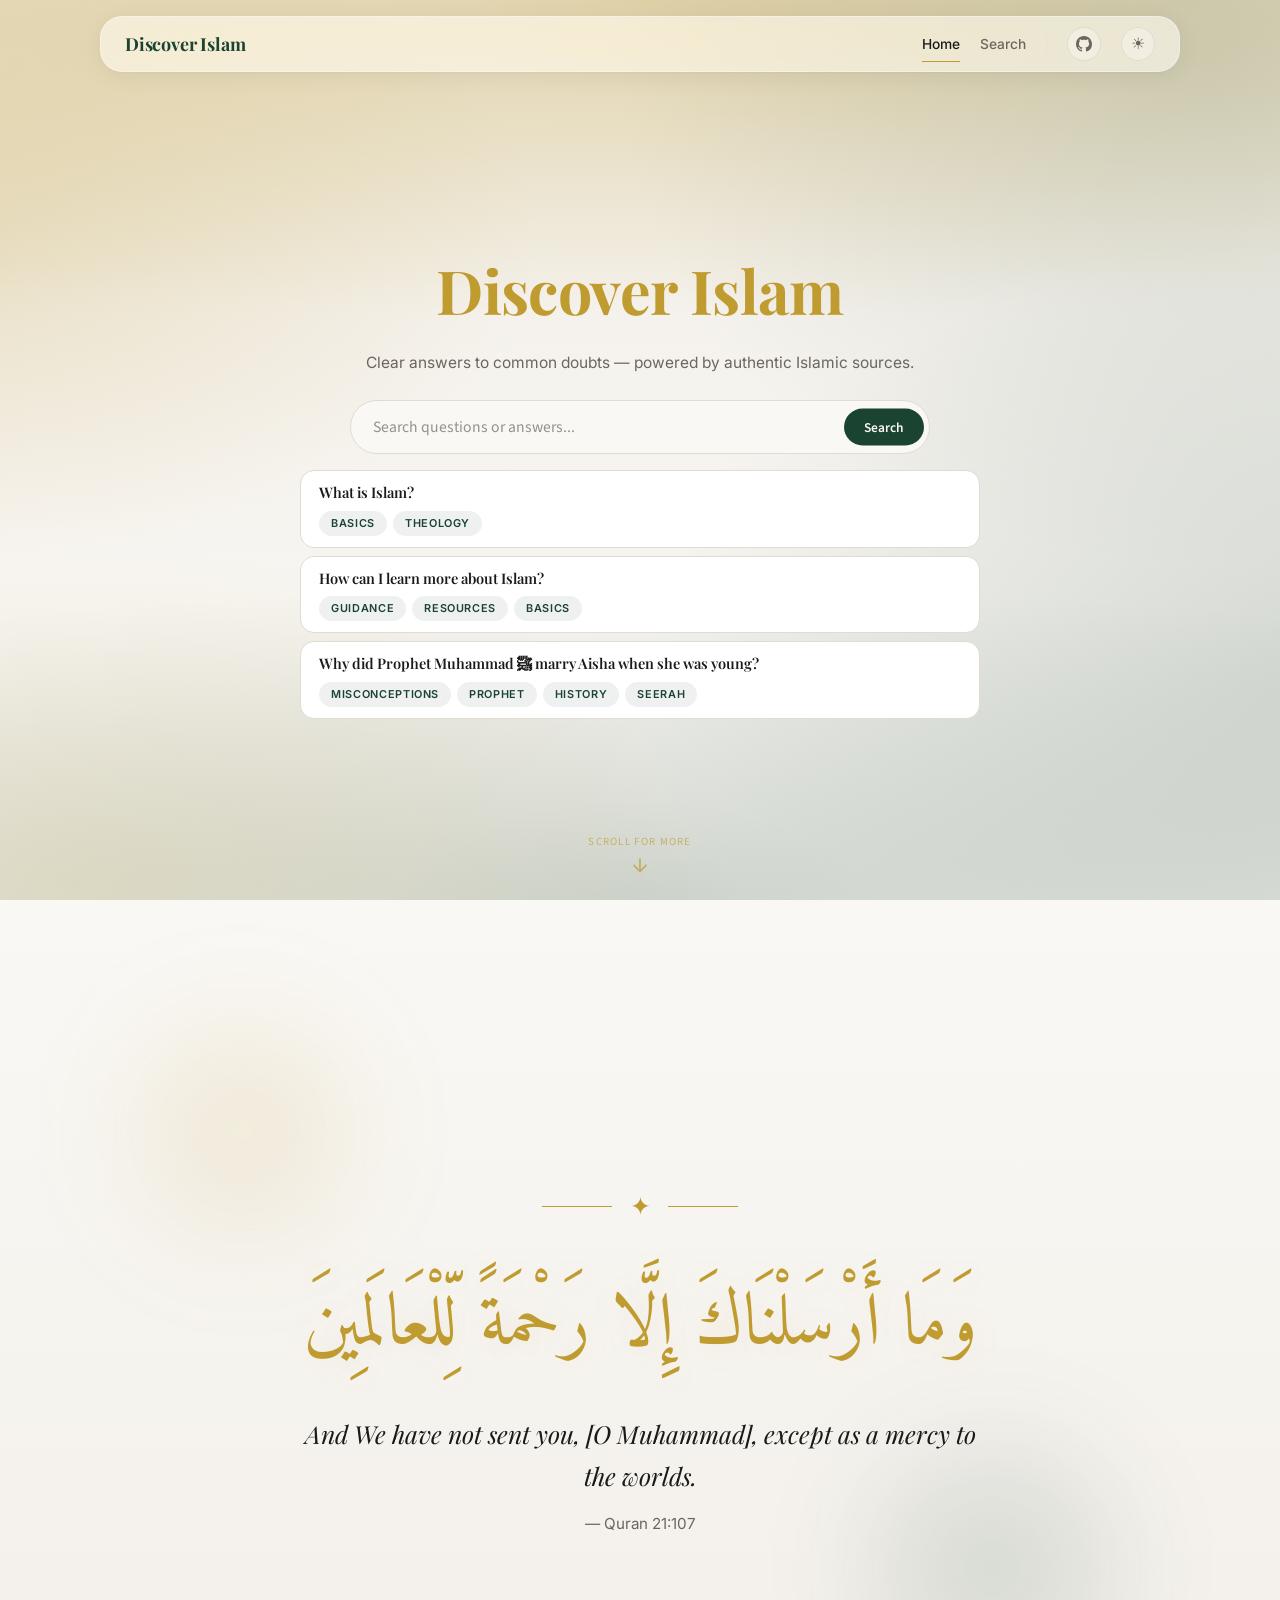
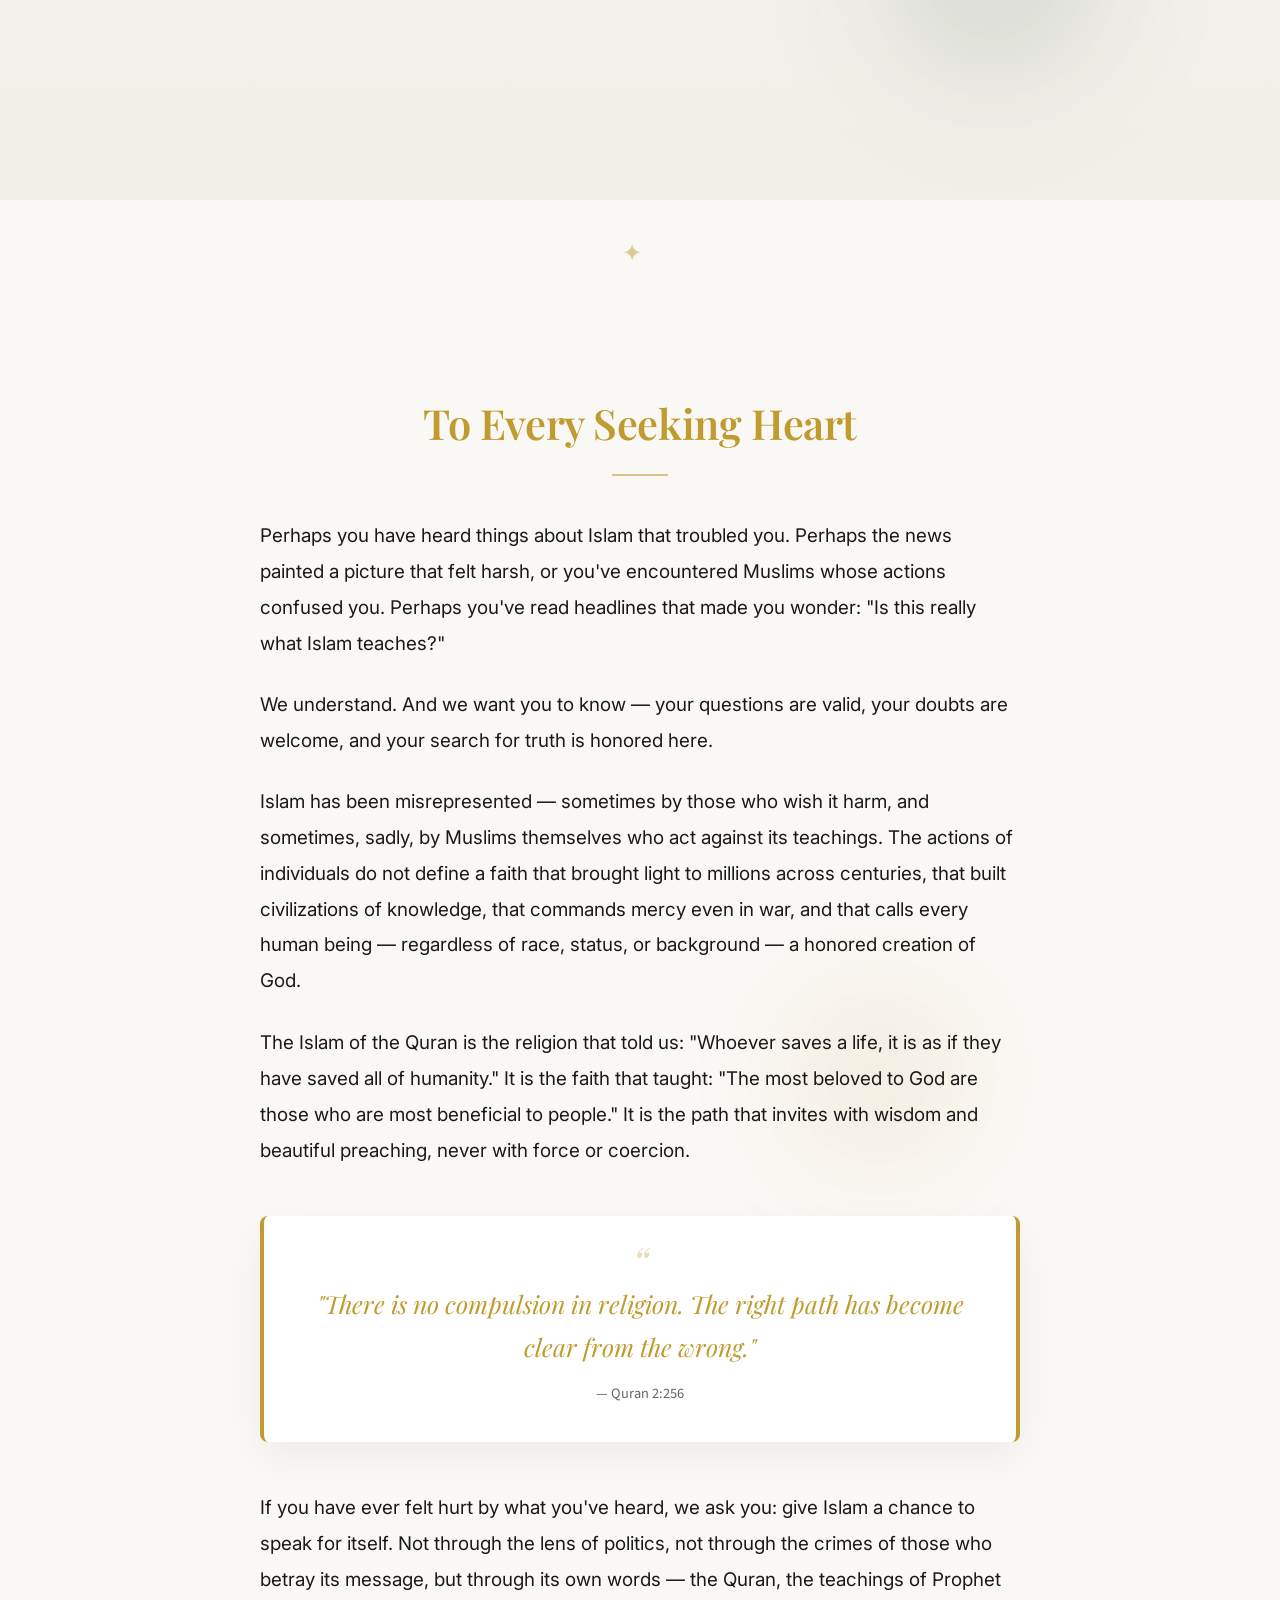
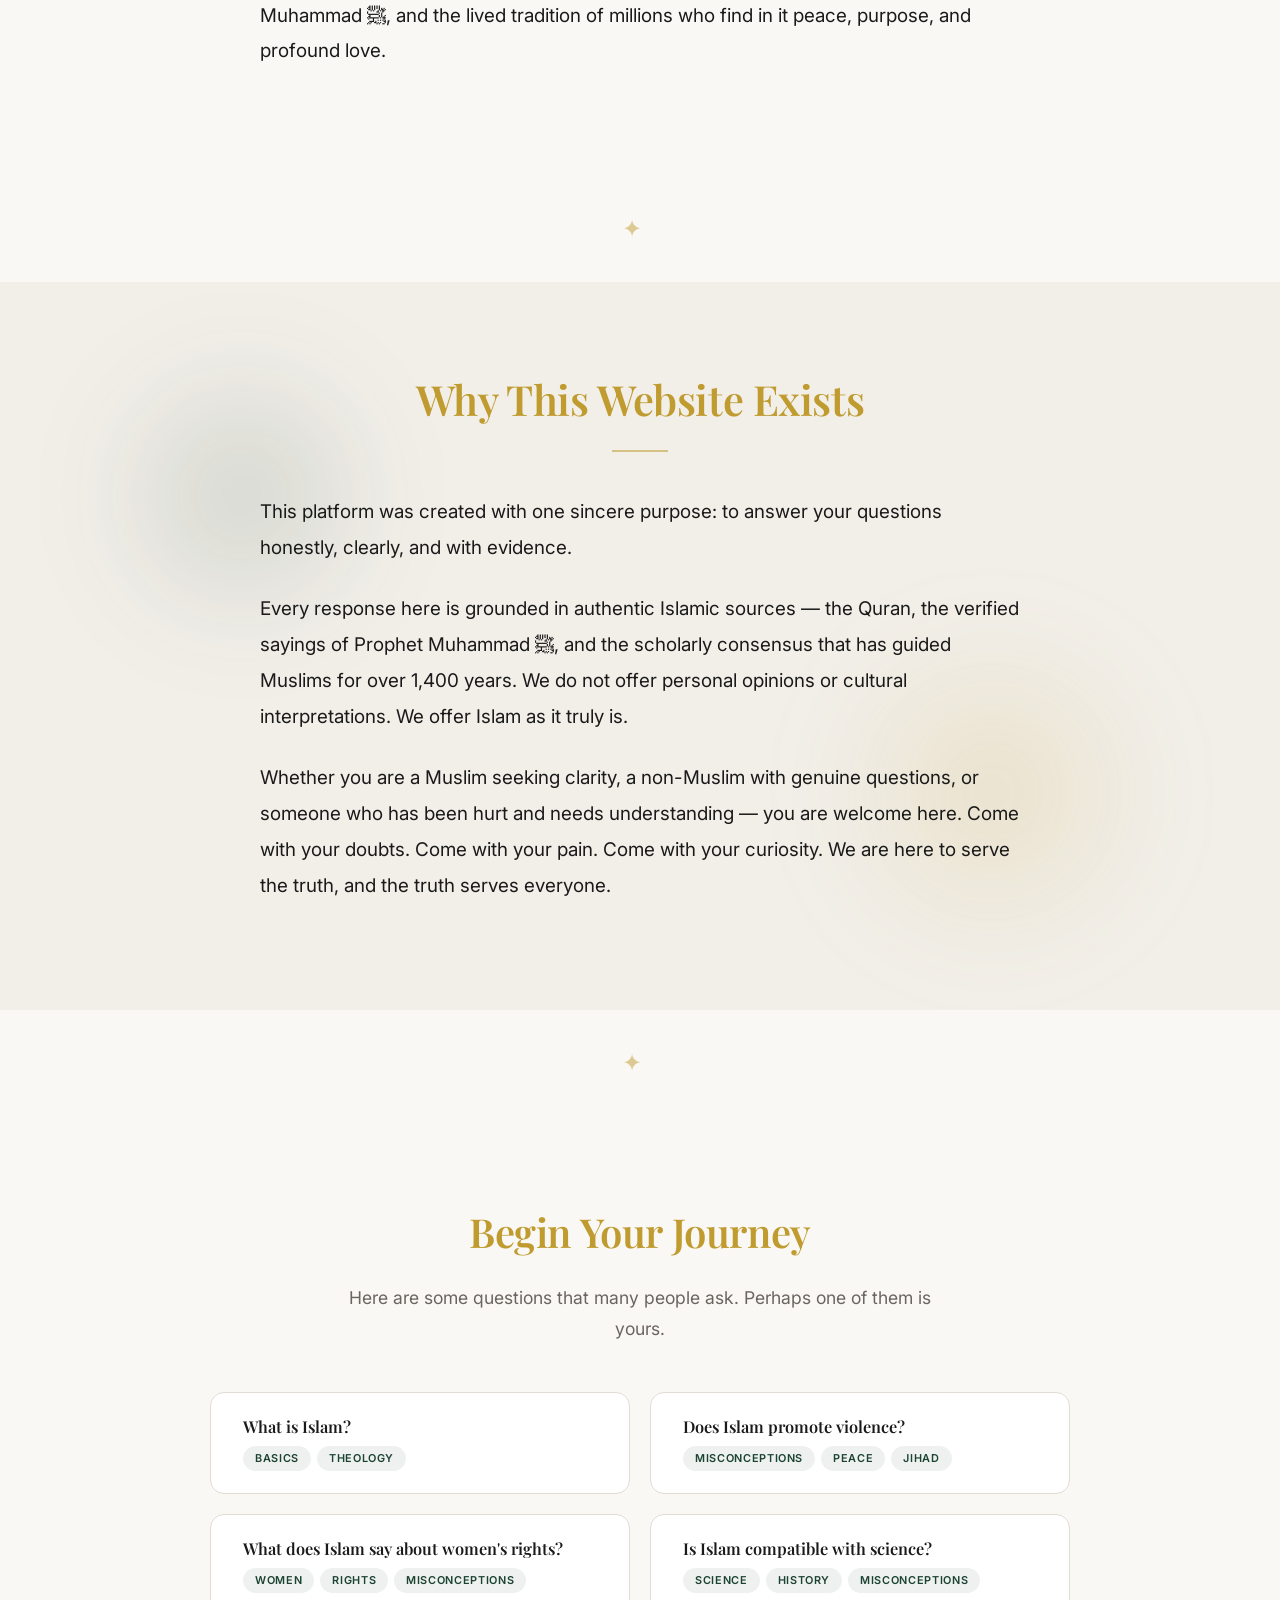
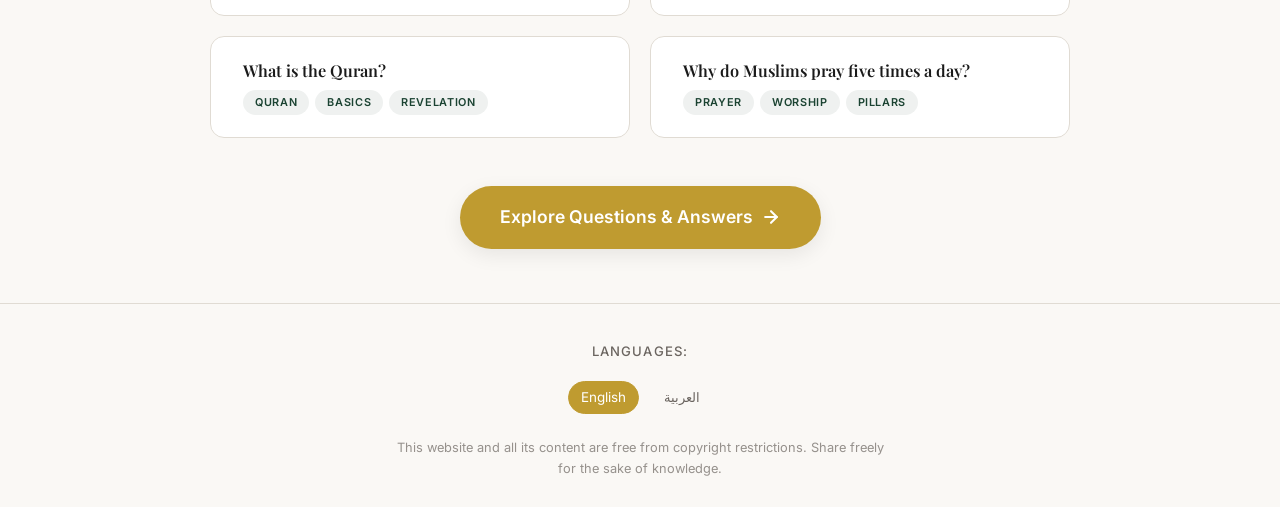
==== commit 4521996b: "design + an article added" ====
--- a/index.html
+++ b/index.html
@@ -14,219 +14,32 @@
   <!-- Styles -->
   <link rel="stylesheet" href="assets/css/style.css">
   <style>
-    /* Hero Quran Verse Styling */
-    .hero-verse {
+    /* ============================================================
+       HOME SEARCH HERO — first viewport
+       ============================================================ */
+    .home-search-hero {
+      margin-top: -86px;
       min-height: 100vh;
+      min-height: 100svh;
       display: flex;
       flex-direction: column;
       align-items: center;
       justify-content: center;
       text-align: center;
-      padding: 2rem;
-      background: linear-gradient(135deg, var(--color-bg) 0%, var(--color-surface) 100%);
-      position: relative;
-    }
-    .hero-verse__ornament {
-      font-size: 1.5rem;
-      color: var(--color-accent);
-      margin-bottom: 2rem;
-      letter-spacing: 1rem;
-      opacity: 0.7;
-    }
-    .hero-verse__arabic {
-      font-family: 'Amiri', 'Noto Naskh Arabic', serif;
-      font-size: clamp(2rem, 6vw, 4rem);
-      color: var(--color-accent);
-      line-height: 1.8;
-      margin-bottom: 1.5rem;
-      font-weight: 400;
-      text-shadow: 0 2px 20px rgba(0,0,0,0.1);
-    }
-    .hero-verse__translation {
-      font-family: 'Playfair Display', serif;
-      font-size: clamp(1.2rem, 3vw, 1.8rem);
-      font-style: italic;
-      color: var(--color-text);
-      max-width: 700px;
-      line-height: 1.7;
-      margin-bottom: 1rem;
-      opacity: 0.9;
-    }
-    .hero-verse__ref {
-      font-size: 1rem;
-      color: var(--color-muted);
-      margin-top: 0.5rem;
-    }
-    .hero-verse__scroll {
-      position: absolute;
-      bottom: 2rem;
-      left: 50%;
-      transform: translateX(-50%);
-      animation: bounce 2s infinite;
-      color: var(--color-accent);
-      opacity: 0.7;
-    }
-    @keyframes bounce {
-      0%, 20%, 50%, 80%, 100% { transform: translateX(-50%) translateY(0); }
-      40% { transform: translateX(-50%) translateY(-10px); }
-      60% { transform: translateX(-50%) translateY(-5px); }
-    }
-
-    /* Emotional Speech Section */
-    .speech-section {
-      padding: 5rem 2rem;
-      max-width: 800px;
-      margin: 0 auto;
-    }
-    .speech-section__title {
-      font-family: 'Playfair Display', serif;
-      font-size: clamp(1.8rem, 4vw, 2.5rem);
-      color: var(--color-accent);
-      text-align: center;
-      margin-bottom: 3rem;
-      font-weight: 600;
-    }
-    .speech-section p {
-      font-size: 1.15rem;
-      line-height: 1.9;
-      color: var(--color-text);
-      margin-bottom: 1.8rem;
-      text-align: justify;
-    }
-    .speech-section__quote {
-      font-family: 'Playfair Display', serif;
-      font-size: 1.4rem;
-      font-style: italic;
-      text-align: center;
-      color: var(--color-accent);
-      padding: 2rem;
-      margin: 2.5rem 0;
-      border-left: 4px solid var(--color-accent);
-      border-right: 4px solid var(--color-accent);
-      background: var(--color-surface);
-      border-radius: 8px;
-    }
-    .speech-section__quote-ref {
-      display: block;
-      font-size: 0.95rem;
-      color: var(--color-muted);
-      margin-top: 0.8rem;
-      font-style: normal;
-    }
-
-    /* Purpose Section */
-    .purpose-section {
-      padding: 5rem 2rem;
-      background: var(--color-surface);
-    }
-    .purpose-section__inner {
-      max-width: 800px;
-      margin: 0 auto;
-    }
-    .purpose-section__title {
-      font-family: 'Playfair Display', serif;
-      font-size: clamp(1.8rem, 4vw, 2.5rem);
-      color: var(--color-accent);
-      text-align: center;
-      margin-bottom: 3rem;
-      font-weight: 600;
-    }
-    .purpose-section p {
-      font-size: 1.15rem;
-      line-height: 1.9;
-      color: var(--color-text);
-      margin-bottom: 1.8rem;
-      text-align: justify;
-    }
-
-    /* Explore Section */
-    .explore-section {
-      padding: 5rem 2rem;
-    }
-    .explore-section__title {
-      font-family: 'Playfair Display', serif;
-      font-size: clamp(1.8rem, 4vw, 2.5rem);
-      color: var(--color-accent);
-      text-align: center;
-      margin-bottom: 1rem;
-      font-weight: 600;
-    }
-    .explore-section__subtitle {
-      font-size: 1.1rem;
-      color: var(--color-muted);
-      text-align: center;
-      margin-bottom: 3rem;
-      max-width: 600px;
-      margin-left: auto;
-      margin-right: auto;
-    }
-    .explore-section__cta {
-      display: block;
-      text-align: center;
-      margin-top: 3rem;
-    }
-    .explore-section__cta a {
-      display: inline-flex;
-      align-items: center;
-      gap: 0.5rem;
-      padding: 1rem 2.5rem;
-      background: var(--color-accent);
-      color: white;
-      text-decoration: none;
-      border-radius: 50px;
-      font-weight: 600;
-      font-size: 1.1rem;
-      transition: transform 0.3s, box-shadow 0.3s;
-    }
-    .explore-section__cta a:hover {
-      transform: translateY(-2px);
-      box-shadow: 0 8px 25px rgba(0,0,0,0.15);
-    }
-    .explore-section__cta svg {
-      width: 20px;
-      height: 20px;
-    }
-
-    /* Section Divider */
-    .section-divider {
-      text-align: center;
-      padding: 2rem;
-      color: var(--color-accent);
-      font-size: 1.5rem;
-      letter-spacing: 1rem;
-      opacity: 0.5;
-    }
-
-    /* Home Search Hero (Google-style) */
-    .home-search-hero {
-      margin-top: -86px; /* cancel body nav spacer so hero starts at viewport top */
-      min-height: 100vh;
-      min-height: 100svh; /* small viewport height — always fits on mobile */
-      display: flex;
-      flex-direction: column;
-      align-items: center;
-      justify-content: center;
-      text-align: center;
-      padding: 5.5rem 2rem 2rem; /* top clears the floating nav */
+      padding: 5.5rem 2rem 2rem;
       background:
-        /* top band — warms the area behind the floating nav pill */
         radial-gradient(ellipse 120% 35% at 50% 0%, rgba(191,155,48,0.22) 0%, transparent 100%),
-        /* bottom band — prevents plain near-white strip */
         radial-gradient(ellipse 120% 35% at 50% 100%, rgba(27,67,50,0.18) 0%, transparent 100%),
-        /* base warm gradient */
         linear-gradient(180deg, var(--color-surface-alt) 0%, var(--color-surface) 100%);
       position: relative;
       overflow: hidden;
     }
-
-    /* Luxury aurora layer 1 — gold & emerald blobs drifting slowly */
     .home-search-hero::before {
       content: '';
       position: absolute;
       width: 200%; height: 200%;
       top: -50%; left: -50%;
       background:
-        /* wide band at top so no bare strip shows above the nav */
         radial-gradient(ellipse 160% 18% at 50% 25%, rgba(191,155,48,0.14) 0%, transparent 100%),
         radial-gradient(ellipse 44% 34% at 22% 38%, rgba(191,155,48,0.22) 0%, transparent 55%),
         radial-gradient(ellipse 52% 42% at 78% 62%, rgba(27,67,50,0.17) 0%, transparent 55%),
@@ -235,7 +48,6 @@
       pointer-events: none;
       z-index: 0;
     }
-    /* Luxury aurora layer 2 — counterpoint blobs */
     .home-search-hero::after {
       content: '';
       position: absolute;
@@ -280,7 +92,6 @@
       70%  { transform: translate(6%, -5%)    rotate(4deg); }
       100% { transform: translate(-7%, -7%)   rotate(-7deg); }
     }
-
     .home-search-hero__inner {
       position: relative;
       z-index: 1;
@@ -300,10 +111,7 @@
       color: var(--color-text-muted);
       margin-bottom: 1.5rem;
     }
-    .home-search-hero__search {
-      width: 100%;
-      margin-bottom: 1rem;
-    }
+    .home-search-hero__search { width: 100%; margin-bottom: 1rem; }
     .home-random-cards {
       display: grid;
       grid-template-columns: 1fr;
@@ -311,19 +119,13 @@
       text-align: left;
       width: 100%;
     }
-    /* Compact card style inside the hero */
-    .home-random-cards .popular-card {
-      padding: 11px 24px 11px 18px;
-    }
-    .home-random-cards .popular-card__question {
-      font-size: 0.91rem;
-    }
-    /* Fixed to bottom of viewport — always visible, fades on scroll */
+    .home-random-cards .popular-card { padding: 11px 24px 11px 18px; }
+    .home-random-cards .popular-card__question { font-size: 0.91rem; }
+
     .home-scroll-hint {
       position: fixed;
       bottom: 1.5rem;
-      left: 0;
-      right: 0;
+      left: 0; right: 0;
       width: fit-content;
       margin: 0 auto;
       z-index: 50;
@@ -350,10 +152,367 @@
       60% { transform: translateY(-3px); }
     }
 
+    /* ============================================================
+       SECTION COMMON: ambient floating orbs (CSS keyframe drift)
+       ============================================================ */
+    .section-orbs {
+      position: absolute;
+      inset: 0;
+      pointer-events: none;
+      overflow: hidden;
+      z-index: 0;
+    }
+    .section-orb {
+      position: absolute;
+      border-radius: 50%;
+      filter: blur(60px);
+      opacity: 0.55;
+      will-change: transform;
+    }
+    .section-orb--gold { background: radial-gradient(circle, rgba(191,155,48,0.40), transparent 70%); }
+    .section-orb--green { background: radial-gradient(circle, rgba(27,67,50,0.38), transparent 70%); }
+    [data-theme="dark"] .section-orb--gold { background: radial-gradient(circle, rgba(212,175,55,0.32), transparent 70%); }
+    [data-theme="dark"] .section-orb--green { background: radial-gradient(circle, rgba(64,145,108,0.32), transparent 70%); }
+    .section-orb--a {
+      top: 10%; left: 8%;
+      width: 280px; height: 280px;
+      animation: orb-drift-a 28s ease-in-out infinite alternate;
+    }
+    .section-orb--b {
+      bottom: 8%; right: 10%;
+      width: 320px; height: 320px;
+      animation: orb-drift-b 34s ease-in-out infinite alternate;
+    }
+    .section-orb--c {
+      top: 45%; left: 60%;
+      width: 220px; height: 220px;
+      animation: orb-drift-c 24s ease-in-out infinite alternate;
+    }
+    @keyframes orb-drift-a {
+      0%   { transform: translate(0, 0) scale(1); }
+      50%  { transform: translate(40px, -30px) scale(1.1); }
+      100% { transform: translate(-30px, 40px) scale(0.95); }
+    }
+    @keyframes orb-drift-b {
+      0%   { transform: translate(0, 0) scale(1); }
+      50%  { transform: translate(-50px, 30px) scale(0.9); }
+      100% { transform: translate(30px, -40px) scale(1.1); }
+    }
+    @keyframes orb-drift-c {
+      0%   { transform: translate(0, 0) scale(0.9); }
+      50%  { transform: translate(20px, 40px) scale(1.05); }
+      100% { transform: translate(-30px, -20px) scale(0.95); }
+    }
+
+    /* ============================================================
+       VERSE SECTION — cinematic centerpiece
+       ============================================================ */
+    .verse-section {
+      min-height: 100vh;
+      min-height: 100svh;
+      display: flex;
+      flex-direction: column;
+      align-items: center;
+      justify-content: center;
+      padding: 8rem 1.5rem 6rem;
+      position: relative;
+      overflow: hidden;
+      background: linear-gradient(180deg, var(--color-surface) 0%, var(--color-surface-alt) 100%);
+    }
+    .verse-section__ornament {
+      display: flex;
+      align-items: center;
+      gap: 1.1rem;
+      color: var(--color-accent);
+      margin-bottom: clamp(2rem, 5vh, 3rem);
+      position: relative;
+      z-index: 1;
+    }
+    .verse-section__line {
+      flex: 0 0 auto;
+      width: 70px;
+      height: 1px;
+      background: currentColor;
+      opacity: 0.6;
+      transform-origin: 50% 50%;
+    }
+    .verse-section__star {
+      font-size: 1.55rem;
+      display: inline-block;
+      line-height: 1;
+    }
+    .verse-section__arabic {
+      font-family: var(--font-arabic);
+      font-size: clamp(2rem, 7vw, 4.6rem);
+      color: var(--color-accent);
+      text-align: center;
+      line-height: 1.7;
+      margin: 0 0 1.5rem 0;
+      max-width: min(900px, 92vw);
+      font-weight: 400;
+      text-shadow: 0 2px 30px rgba(191,155,48,0.15);
+      position: relative;
+      z-index: 1;
+      animation: verse-breathe 6s ease-in-out 2.4s infinite;
+    }
+    @keyframes verse-breathe {
+      0%, 100% { transform: scale(1); }
+      50%      { transform: scale(1.015); }
+    }
+    .verse-section__translation {
+      font-family: var(--font-heading);
+      font-style: italic;
+      font-size: clamp(1.05rem, 2.4vw, 1.55rem);
+      color: var(--color-text);
+      text-align: center;
+      max-width: min(680px, 92vw);
+      line-height: 1.7;
+      margin: 0 0 0.9rem 0;
+      position: relative;
+      z-index: 1;
+    }
+    .verse-section__ref {
+      font-size: 0.95rem;
+      color: var(--color-text-muted);
+      margin: 0;
+      position: relative;
+      z-index: 1;
+    }
+
+    /* ============================================================
+       MESSAGE & PURPOSE SECTIONS
+       ============================================================ */
+    .message-section,
+    .purpose-section {
+      padding: clamp(4rem, 9vh, 7rem) 1.5rem;
+      position: relative;
+      overflow: hidden;
+    }
+    .message-section { background: var(--color-surface); }
+    .purpose-section { background: var(--color-surface-alt); }
+    .message-section__inner,
+    .purpose-section__inner {
+      max-width: 760px;
+      margin: 0 auto;
+      position: relative;
+      z-index: 1;
+    }
+    .message-section__title,
+    .purpose-section__title {
+      font-family: var(--font-heading);
+      font-size: clamp(1.8rem, 4vw, 2.6rem);
+      color: var(--color-accent);
+      text-align: center;
+      margin: 0 auto 2.6rem;
+      font-weight: 600;
+      position: relative;
+      display: inline-block;
+      width: 100%;
+    }
+    .message-section__title::after,
+    .purpose-section__title::after {
+      content: '';
+      display: block;
+      width: 56px;
+      height: 2px;
+      background: currentColor;
+      margin: 0.9rem auto 0;
+      opacity: 0.55;
+    }
+    .message-section p,
+    .purpose-section p {
+      font-size: clamp(1.02rem, 1.7vw, 1.18rem);
+      line-height: 1.9;
+      color: var(--color-text);
+      margin: 0 0 1.6rem 0;
+    }
+    .message-section__quote {
+      font-family: var(--font-heading);
+      font-style: italic;
+      font-size: clamp(1.15rem, 2.4vw, 1.55rem);
+      color: var(--color-accent);
+      text-align: center;
+      padding: 2.2rem 2rem;
+      margin: 3rem 0;
+      border-left: 4px solid var(--color-accent);
+      border-right: 4px solid var(--color-accent);
+      border-radius: 8px;
+      background: var(--color-surface-raised);
+      box-shadow: 0 14px 40px rgba(0,0,0,0.05);
+      position: relative;
+    }
+    [data-theme="dark"] .message-section__quote {
+      box-shadow: 0 14px 40px rgba(0,0,0,0.4);
+    }
+    .message-section__quote-mark {
+      display: block;
+      font-size: 2.6rem;
+      line-height: 0.5;
+      opacity: 0.35;
+      margin-bottom: 0.6rem;
+    }
+    .message-section__quote-ref {
+      display: block;
+      font-style: normal;
+      font-family: var(--font-body);
+      font-size: 0.9rem;
+      color: var(--color-text-muted);
+      margin-top: 0.8rem;
+    }
+
+    /* ============================================================
+       EXPLORE SECTION
+       ============================================================ */
+    .explore-section {
+      padding: clamp(4rem, 9vh, 6rem) 1.5rem clamp(3rem, 6vh, 5rem);
+      position: relative;
+      overflow: hidden;
+      background: var(--color-surface);
+    }
+    .explore-section__inner {
+      position: relative;
+      z-index: 1;
+      max-width: var(--max-width);
+      margin: 0 auto;
+    }
+    .explore-section__title {
+      font-family: 'Playfair Display', serif;
+      font-size: clamp(1.8rem, 4vw, 2.5rem);
+      color: var(--color-accent);
+      text-align: center;
+      margin-bottom: 1rem;
+      font-weight: 600;
+    }
+    .explore-section__subtitle {
+      font-size: 1.1rem;
+      color: var(--color-text-muted);
+      text-align: center;
+      margin: 0 auto 3rem;
+      max-width: 600px;
+    }
+    .explore-section__cta {
+      display: block;
+      text-align: center;
+      margin-top: 3rem;
+    }
+    .explore-section__cta a {
+      display: inline-flex;
+      align-items: center;
+      gap: 0.5rem;
+      padding: 1rem 2.5rem;
+      background: var(--color-accent);
+      color: white;
+      text-decoration: none;
+      border-radius: 50px;
+      font-weight: 600;
+      font-size: 1.1rem;
+      transition: transform 0.3s ease, box-shadow 0.3s ease;
+      box-shadow: 0 6px 20px rgba(0,0,0,0.08);
+    }
+    .explore-section__cta a:hover {
+      transform: translateY(-3px) scale(1.02);
+      box-shadow: 0 14px 32px rgba(0,0,0,0.18);
+    }
+    .explore-section__cta svg {
+      width: 20px;
+      height: 20px;
+      transition: transform 0.3s ease;
+    }
+    .explore-section__cta a:hover svg { transform: translateX(4px); }
+    [dir="rtl"] .explore-section__cta a:hover svg { transform: translateX(-4px); }
+
+    .section-divider {
+      text-align: center;
+      padding: 2rem;
+      color: var(--color-accent);
+      font-size: 1.5rem;
+      letter-spacing: 1rem;
+      opacity: 0.5;
+      display: block;
+    }
+
+    /* ============================================================
+       REVEAL SYSTEM — IntersectionObserver-driven entrance
+       ============================================================ */
+    .anim {
+      opacity: 0;
+      will-change: opacity, transform;
+      transition:
+        opacity 0.9s cubic-bezier(0.16, 1, 0.3, 1) var(--delay, 0s),
+        transform 0.9s cubic-bezier(0.16, 1, 0.3, 1) var(--delay, 0s);
+    }
+    .anim-up    { transform: translateY(38px); }
+    .anim-down  { transform: translateY(-32px); }
+    .anim-left  { transform: translateX(-44px); }
+    .anim-right { transform: translateX(44px); }
+    .anim-zoom  { transform: scale(0.86); }
+    .anim-zoom-big { transform: scale(0.55); }
+    .anim-pop {
+      transform: translateY(28px) scale(0.94);
+      transition-timing-function: cubic-bezier(0.34, 1.56, 0.64, 1);
+      transition-duration: 0.8s;
+    }
+    .anim-rotate {
+      transform: scale(0.5) rotate(-180deg);
+      transition-timing-function: cubic-bezier(0.34, 1.56, 0.64, 1);
+      transition-duration: 0.95s;
+    }
+    .anim-tilt {
+      transform: perspective(1200px) translateY(60px) rotateX(-22deg);
+      transform-origin: 50% 100%;
+      transition-timing-function: cubic-bezier(0.34, 1.56, 0.64, 1);
+      transition-duration: 0.9s;
+    }
+    .anim-line {
+      transform: scaleX(0);
+      transform-origin: 50% 50%;
+      transition:
+        transform 0.85s cubic-bezier(0.16, 1, 0.3, 1) var(--delay, 0s),
+        opacity   0.85s cubic-bezier(0.16, 1, 0.3, 1) var(--delay, 0s);
+    }
+
+    .anim.is-visible {
+      opacity: 1;
+      transform: none;
+    }
+    /* Section divider has lower visible opacity */
+    .section-divider.anim.is-visible { opacity: 0.5; }
+
+    /* ============================================================
+       MOBILE
+       ============================================================ */
     @media (max-width: 768px) {
-      .home-search-hero {
-        margin-top: -74px; /* match mobile body nav spacer */
+      .home-search-hero { margin-top: -74px; }
+      .verse-section {
+        padding: 7rem 1.25rem 4.5rem;
+        min-height: auto;
       }
+      .verse-section__line { width: 50px; }
+      .message-section,
+      .purpose-section { padding: 4rem 1.25rem; }
+      .message-section__quote { padding: 1.6rem 1.4rem; margin: 2.2rem 0; }
+      .section-orb--a { width: 180px; height: 180px; }
+      .section-orb--b { width: 220px; height: 220px; }
+      .section-orb--c { width: 160px; height: 160px; }
+      .section-orbs { filter: blur(0); }
+      .section-orb { filter: blur(40px); }
+    }
+
+    /* ============================================================
+       REDUCED MOTION — disable all entrance + ambient animations
+       ============================================================ */
+    @media (prefers-reduced-motion: reduce) {
+      .anim {
+        opacity: 1 !important;
+        transform: none !important;
+        transition: none !important;
+      }
+      .section-divider.anim { opacity: 0.5 !important; }
+      .section-orb,
+      .home-search-hero::before,
+      .home-search-hero::after,
+      .verse-section__arabic,
+      .home-scroll-hint { animation: none !important; }
     }
   </style>
 </head>
@@ -396,54 +555,74 @@
     </div>
   </section>
 
-  <!-- Hero: Quran Verse -->
-  <section class="hero-verse reveal">
-    <div class="hero-verse__ornament">&#x2726;  &#x2726;  &#x2726;</div>
-    <p class="hero-verse__arabic" id="hero-verse-arabic"></p>
-    <p class="hero-verse__translation" id="hero-verse-translation"></p>
-    <p class="hero-verse__ref" id="hero-verse-ref"></p>
-    <div class="hero-verse__scroll">
-      <svg width="30" height="30" viewBox="0 0 24 24" fill="none" stroke="currentColor" stroke-width="2"><path d="M12 5v14M5 12l7 7 7-7"/></svg>
-    </div>
+  <!-- ===== VERSE SECTION — cinematic centerpiece ===== -->
+  <section class="verse-section" data-anim-group>
+    <div class="section-orbs" aria-hidden="true">
+      <div class="section-orb section-orb--gold section-orb--a"></div>
+      <div class="section-orb section-orb--green section-orb--b"></div>
+    </div>
+    <div class="verse-section__ornament" aria-hidden="true">
+      <span class="verse-section__line anim anim-line" style="--delay: 0.20s"></span>
+      <span class="verse-section__star anim anim-rotate" style="--delay: 0.45s">&#x2726;</span>
+      <span class="verse-section__line anim anim-line" style="--delay: 0.20s"></span>
+    </div>
+    <p class="verse-section__arabic anim anim-zoom" style="--delay: 0.65s" id="hero-verse-arabic"></p>
+    <p class="verse-section__translation anim anim-up" style="--delay: 1.0s" id="hero-verse-translation"></p>
+    <p class="verse-section__ref anim anim-up" style="--delay: 1.2s" id="hero-verse-ref"></p>
   </section>
 
-  <!-- Emotional Speech Section -->
-  <section class="speech-section">
-    <div class="section-divider reveal">&#x2726;</div>
-    <h2 class="speech-section__title reveal" id="speech-title"></h2>
-    <p class="reveal" id="speech-p1"></p>
-    <p class="reveal" id="speech-p2"></p>
-    <p class="reveal" id="speech-p3"></p>
-    <p class="reveal" id="speech-p4"></p>
-    <blockquote class="speech-section__quote reveal">
-      <span id="speech-quote"></span>
-      <span class="speech-section__quote-ref" id="speech-quote-ref"></span>
-    </blockquote>
-    <p class="reveal" id="speech-p5"></p>
+  <div class="section-divider anim anim-rotate">&#x2726;</div>
+
+  <!-- ===== MESSAGE SECTION ===== -->
+  <section class="message-section">
+    <div class="section-orbs" aria-hidden="true">
+      <div class="section-orb section-orb--gold section-orb--c"></div>
+    </div>
+    <div class="message-section__inner">
+      <h2 class="message-section__title anim anim-pop" id="speech-title"></h2>
+      <p class="anim anim-up" id="speech-p1"></p>
+      <p class="anim anim-up" id="speech-p2"></p>
+      <p class="anim anim-up" id="speech-p3"></p>
+      <p class="anim anim-up" id="speech-p4"></p>
+      <blockquote class="message-section__quote anim anim-zoom">
+        <span class="message-section__quote-mark" aria-hidden="true">&ldquo;</span>
+        <span id="speech-quote"></span>
+        <span class="message-section__quote-ref" id="speech-quote-ref"></span>
+      </blockquote>
+      <p class="anim anim-up" id="speech-p5"></p>
+    </div>
   </section>
 
-  <!-- Purpose Section -->
+  <div class="section-divider anim anim-rotate">&#x2726;</div>
+
+  <!-- ===== PURPOSE SECTION ===== -->
   <section class="purpose-section">
+    <div class="section-orbs" aria-hidden="true">
+      <div class="section-orb section-orb--green section-orb--a"></div>
+      <div class="section-orb section-orb--gold section-orb--b"></div>
+    </div>
     <div class="purpose-section__inner">
-      <div class="section-divider reveal">&#x2726;</div>
-      <h2 class="purpose-section__title reveal" id="purpose-title"></h2>
-      <p class="reveal" id="purpose-p1"></p>
-      <p class="reveal" id="purpose-p2"></p>
-      <p class="reveal" id="purpose-p3"></p>
+      <h2 class="purpose-section__title anim anim-pop" id="purpose-title"></h2>
+      <p class="anim anim-up" id="purpose-p1"></p>
+      <p class="anim anim-up" id="purpose-p2"></p>
+      <p class="anim anim-up" id="purpose-p3"></p>
     </div>
   </section>
 
-  <!-- Explore Questions Section -->
+  <div class="section-divider anim anim-rotate">&#x2726;</div>
+
+  <!-- ===== EXPLORE SECTION ===== -->
   <section class="explore-section">
-    <div class="section-divider reveal">&#x2726;</div>
-    <h2 class="explore-section__title reveal" id="explore-title"></h2>
-    <p class="explore-section__subtitle reveal" id="explore-subtitle"></p>
-    <div class="popular-questions__grid" id="popular-grid"></div>
-    <div class="explore-section__cta reveal">
-      <a href="browse.html" id="explore-cta">
-        <span id="explore-cta-text"></span>
-        <svg xmlns="http://www.w3.org/2000/svg" viewBox="0 0 24 24" fill="none" stroke="currentColor" stroke-width="2.5" stroke-linecap="round" stroke-linejoin="round"><line x1="5" y1="12" x2="19" y2="12"/><polyline points="12 5 19 12 12 19"/></svg>
-      </a>
+    <div class="explore-section__inner">
+      <h2 class="explore-section__title anim anim-pop" id="explore-title"></h2>
+      <p class="explore-section__subtitle anim anim-up" id="explore-subtitle"></p>
+      <div class="popular-questions__grid" id="popular-grid"></div>
+      <div class="explore-section__cta anim anim-pop">
+        <a href="browse.html" id="explore-cta">
+          <span id="explore-cta-text"></span>
+          <svg xmlns="http://www.w3.org/2000/svg" viewBox="0 0 24 24" fill="none" stroke="currentColor" stroke-width="2.5" stroke-linecap="round" stroke-linejoin="round"><line x1="5" y1="12" x2="19" y2="12"/><polyline points="12 5 19 12 12 19"/></svg>
+        </a>
+      </div>
     </div>
   </section>
 
@@ -460,7 +639,7 @@
   <script src="assets/js/data.js"></script>
   <script>
     (function () {
-      /* ---- Background Canvas ---- */
+      /* ---- Background Canvas (existing) ---- */
       (function () {
         var canvas = document.getElementById('bg-canvas');
         if (!canvas) return;
@@ -481,23 +660,27 @@
         animate();
       })();
 
-      /* ---- Scroll Reveal ---- */
-      (function () {
-        var els = document.querySelectorAll('.reveal');
-        if (!('IntersectionObserver' in window)) { els.forEach(function(el){el.classList.add('revealed');}); return; }
-        var obs = new IntersectionObserver(function(entries){ entries.forEach(function(e){ if(e.isIntersecting){e.target.classList.add('revealed');obs.unobserve(e.target);} }); }, { threshold: 0.15, rootMargin: '0px 0px -40px 0px' });
-        els.forEach(function(el){ obs.observe(el); });
-      })();
-
       function escapeHtml(str) { var d=document.createElement('div'); d.textContent=str; return d.innerHTML; }
 
-      function reobserveReveal() {
-        var newR = document.querySelectorAll('.reveal:not(.revealed)');
-        if ('IntersectionObserver' in window) {
-          var obs2 = new IntersectionObserver(function(ents){ ents.forEach(function(e){ if(e.isIntersecting){e.target.classList.add('revealed');obs2.unobserve(e.target);} }); }, {threshold:0.1});
-          newR.forEach(function(el){ obs2.observe(el); });
-        } else { newR.forEach(function(el){ el.classList.add('revealed'); }); }
+      /* ---- Reveal-on-view (IntersectionObserver) ---- */
+      function observeReveal(root) {
+        var els = (root || document).querySelectorAll('.anim:not(.is-visible)');
+        if (!('IntersectionObserver' in window)) {
+          els.forEach(function (el) { el.classList.add('is-visible'); });
+          return;
+        }
+        var io = new IntersectionObserver(function (entries) {
+          entries.forEach(function (entry) {
+            if (entry.isIntersecting) {
+              entry.target.classList.add('is-visible');
+              io.unobserve(entry.target);
+            }
+          });
+        }, { threshold: 0.15, rootMargin: '0px 0px -8% 0px' });
+        els.forEach(function (el) { io.observe(el); });
       }
+      // Observe immediately for static markup
+      observeReveal();
 
       /* ---- Data & i18n ---- */
       DataStore.loadAll().then(function (data) {
@@ -525,12 +708,12 @@
           document.getElementById('home-search-input').addEventListener('keydown', function (e) { if (e.key === 'Enter') doHomeSearch(); });
         })();
 
-        // Hero Verse
+        // Verse
         document.getElementById('hero-verse-arabic').textContent = I18n.t('hero_quran_verse');
         document.getElementById('hero-verse-translation').textContent = I18n.t('hero_quran_translation');
         document.getElementById('hero-verse-ref').textContent = I18n.t('hero_quran_ref');
 
-        // Speech Section
+        // Message
         document.getElementById('speech-title').textContent = I18n.t('speech_title');
         document.getElementById('speech-p1').textContent = I18n.t('speech_p1');
         document.getElementById('speech-p2').textContent = I18n.t('speech_p2');
@@ -540,27 +723,28 @@
         document.getElementById('speech-quote-ref').textContent = I18n.t('speech_quote_ref');
         document.getElementById('speech-p5').textContent = I18n.t('speech_p5');
 
-        // Purpose Section
+        // Purpose
         document.getElementById('purpose-title').textContent = I18n.t('purpose_title');
         document.getElementById('purpose-p1').textContent = I18n.t('purpose_p1');
         document.getElementById('purpose-p2').textContent = I18n.t('purpose_p2');
         document.getElementById('purpose-p3').textContent = I18n.t('purpose_p3');
 
-        // Explore Section
+        // Explore
         document.getElementById('explore-title').textContent = I18n.t('explore_title');
         document.getElementById('explore-subtitle').textContent = I18n.t('explore_subtitle');
         document.getElementById('explore-cta-text').textContent = I18n.t('welcome_cta');
 
-        // Popular Questions
+        // Popular Questions — staggered 3D tilt entrance
         var entries = DataStore.getEntries(data.entries, lang, data.config.defaultLang);
         var popularIds = [1, 3, 4, 7, 6, 9];
         var grid = document.getElementById('popular-grid');
-        popularIds.forEach(function (id) {
+        popularIds.forEach(function (id, idx) {
           var entry = null;
           for (var i = 0; i < entries.length; i++) { if (entries[i].id === id) { entry = entries[i]; break; } }
           if (!entry) return;
           var card = document.createElement('a');
-          card.className = 'popular-card reveal';
+          card.className = 'popular-card anim anim-tilt';
+          card.style.setProperty('--delay', (idx * 0.08) + 's');
           card.href = 'article.html?id=' + entry.id + '&lang=' + lang;
           var html = '<div class="popular-card__question">' + escapeHtml(entry.question) + '</div>';
           if (entry.tags && entry.tags.length) { html += '<div class="popular-card__tags">'; entry.tags.forEach(function(tag){ html += '<span class="tag">' + escapeHtml(tag) + '</span>'; }); html += '</div>'; }
@@ -568,9 +752,8 @@
           card.innerHTML = html;
           grid.appendChild(card);
         });
-        reobserveReveal();
-
-        // Home: 3 random question cards
+
+        // Home: 3 random question cards (no entrance animation — they're above the fold)
         var randomCardsEl = document.getElementById('home-random-cards');
         var shuffled = entries.slice().sort(function () { return Math.random() - 0.5; });
         shuffled.slice(0, 3).forEach(function (entry) {
@@ -584,7 +767,7 @@
           randomCardsEl.appendChild(card);
         });
 
-        // Scroll hint: fade out once user scrolls past the hero
+        // Scroll hint fade-out as user scrolls past hero
         (function () {
           var hint = document.getElementById('home-scroll-hint');
           if (!hint) return;
@@ -606,6 +789,9 @@
         });
 
         Theme.init();
+
+        // Re-observe newly-inserted .anim elements (popular cards)
+        observeReveal(grid);
       });
     })();
   </script>
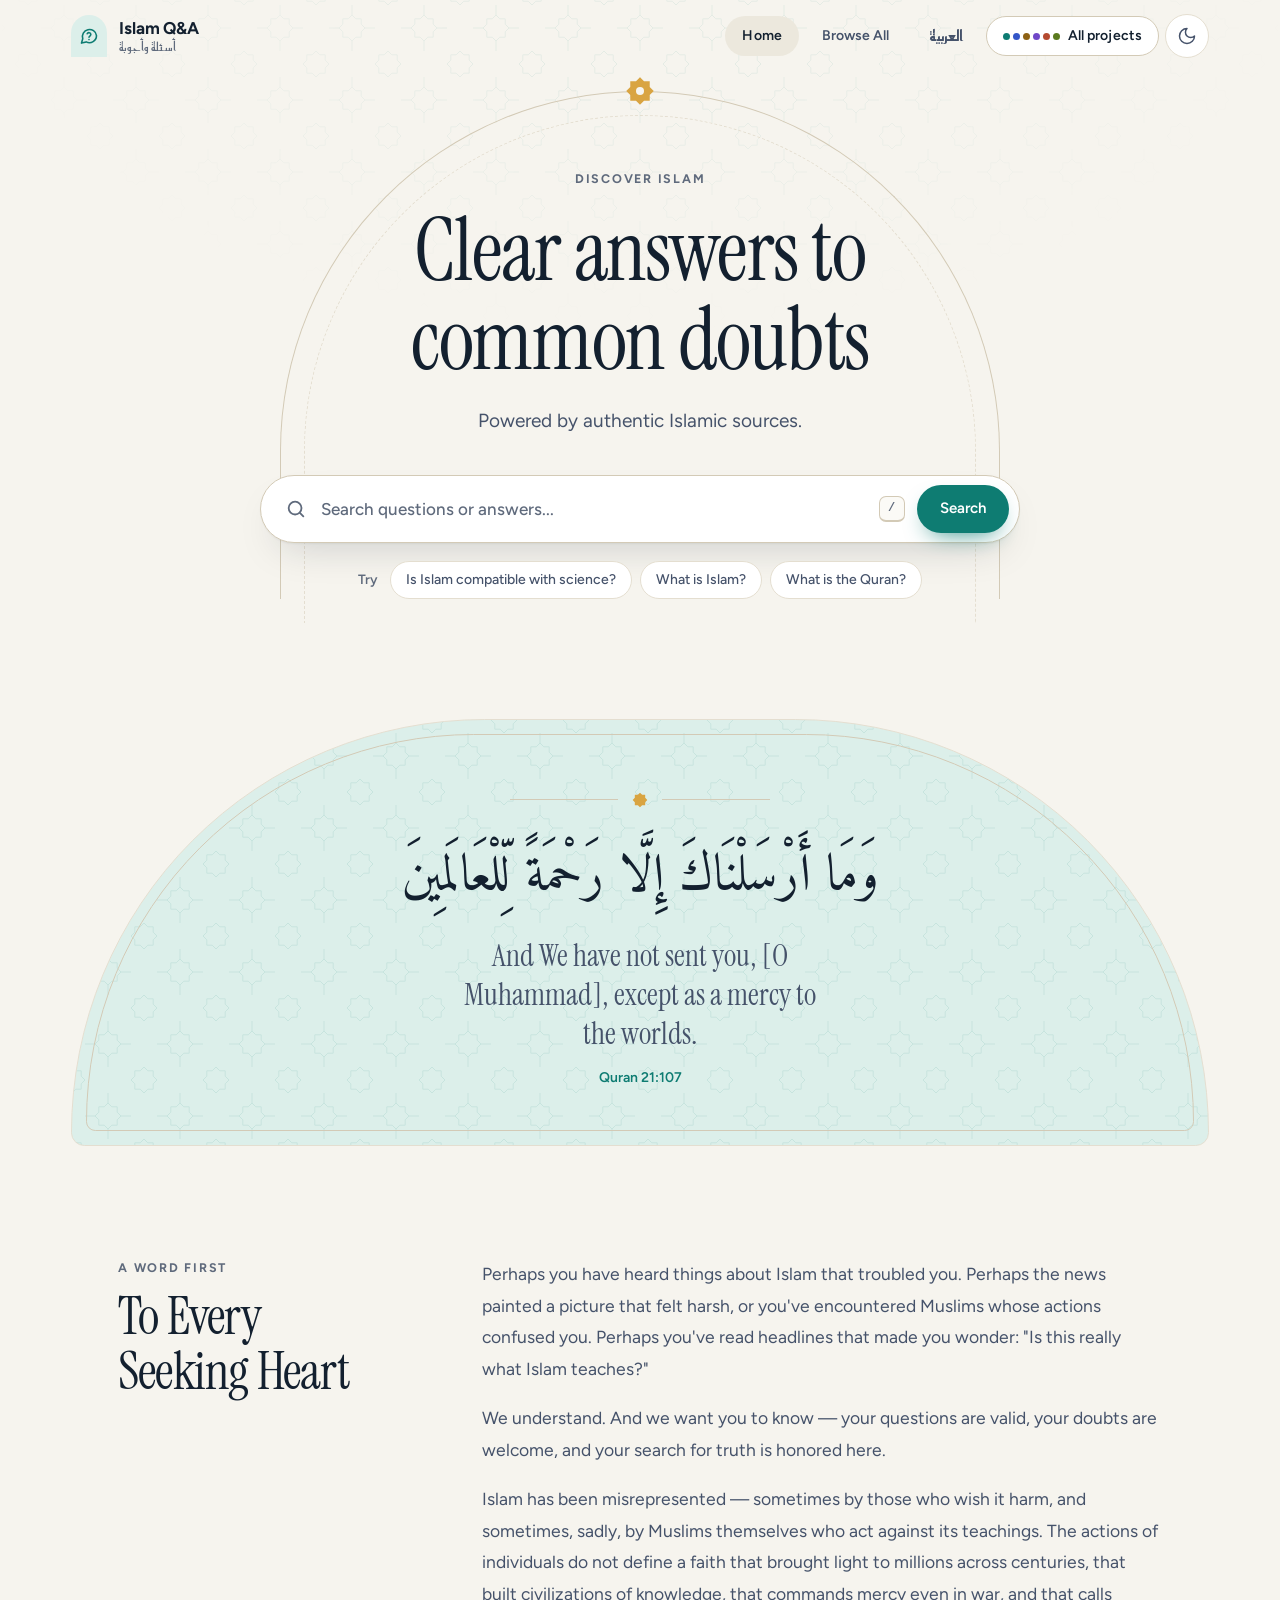
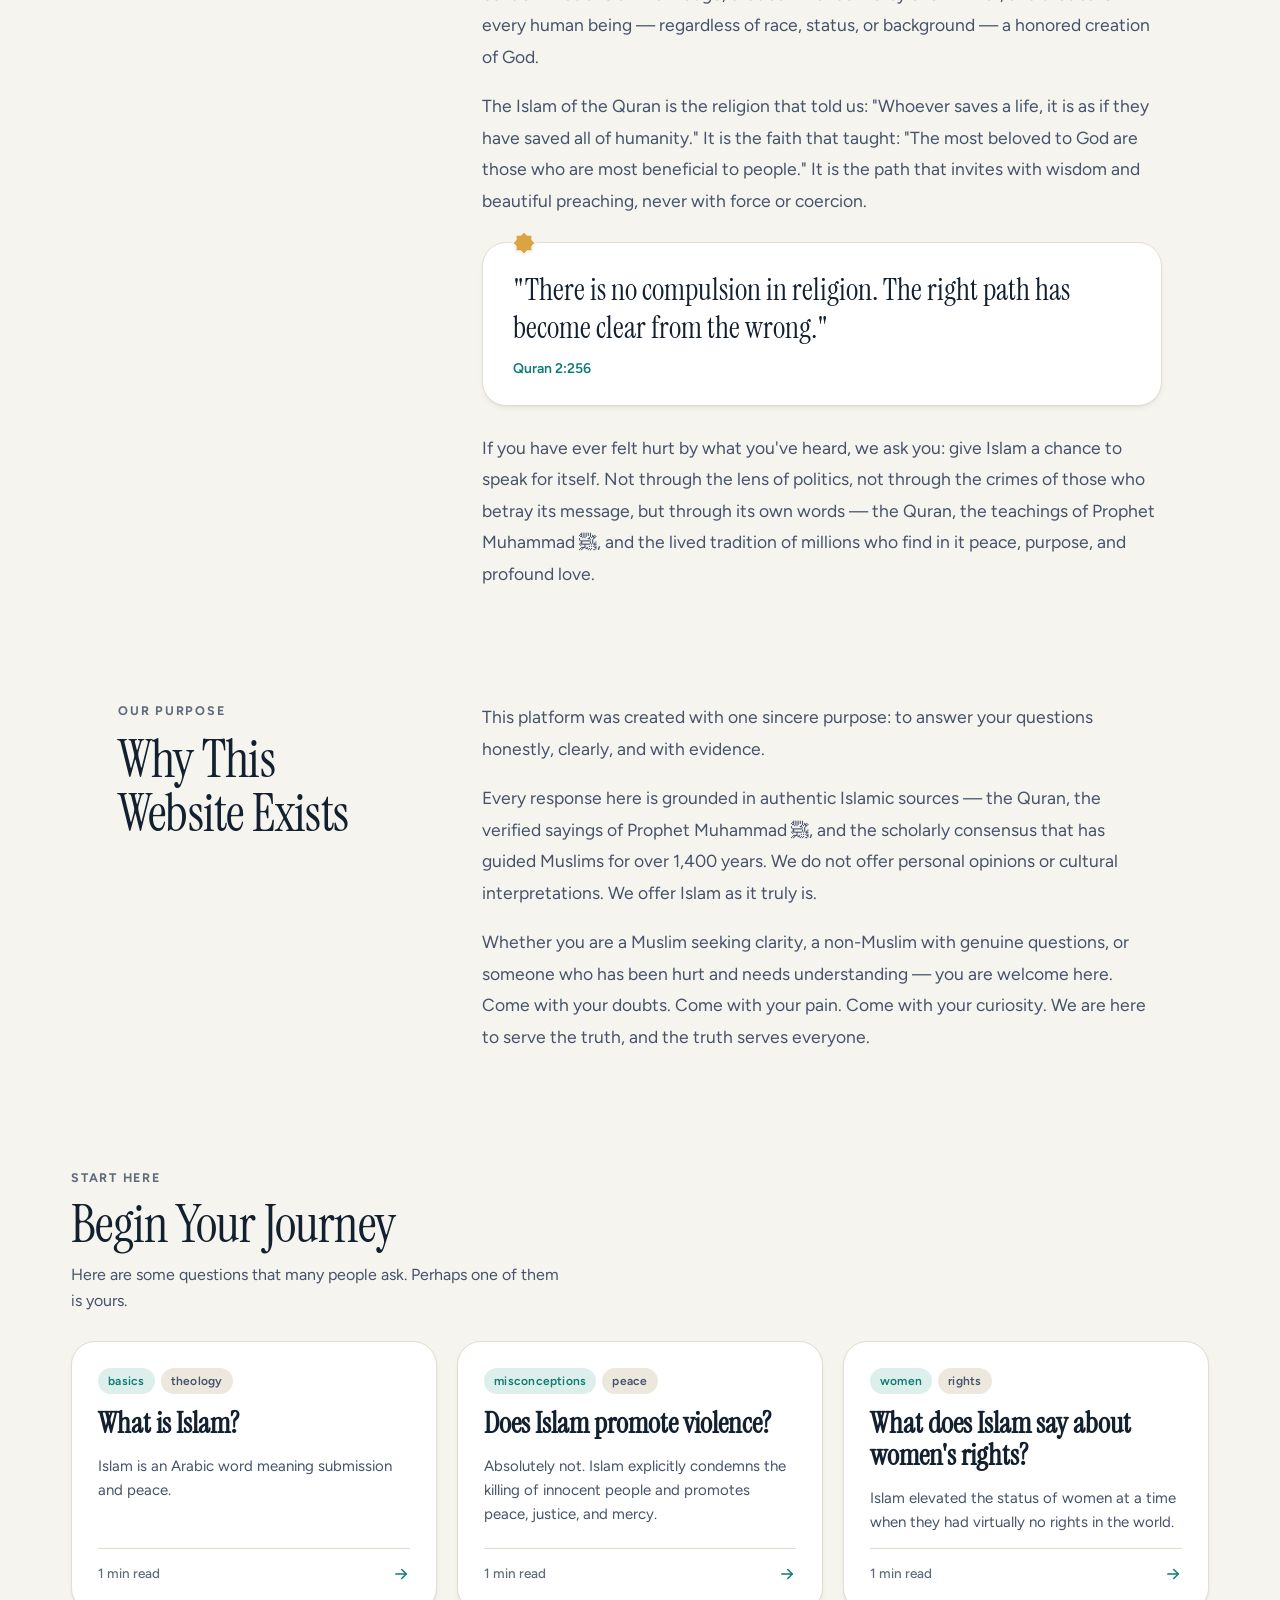
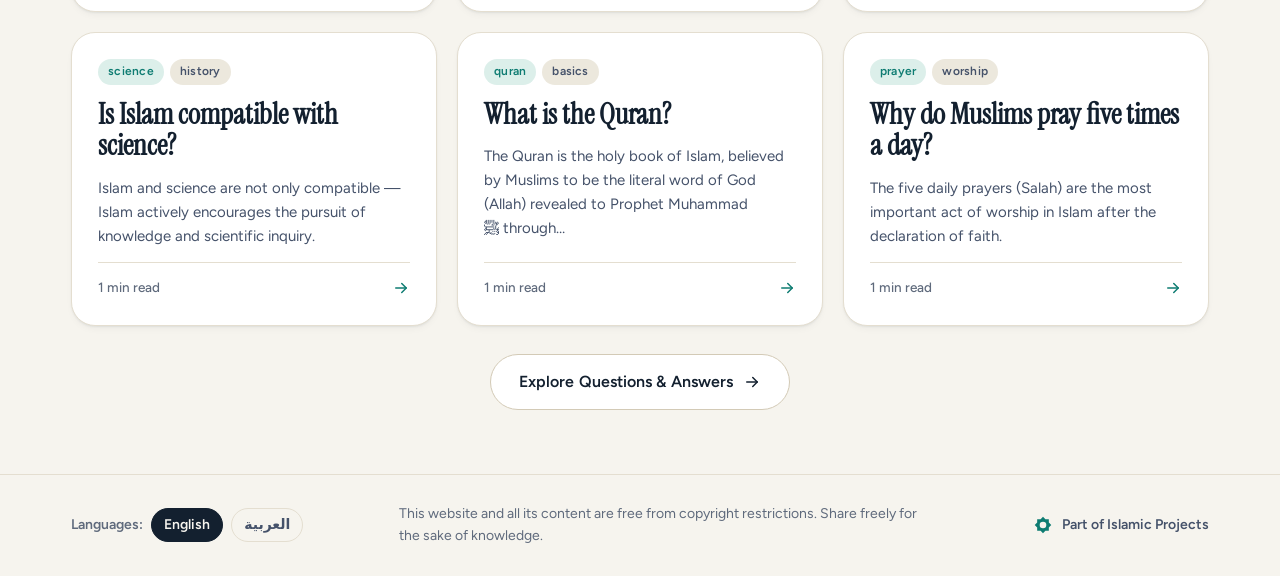
==== commit 2a77fe0e: "Redesign in the shared Sakina design Search-first home with live suggestions and a '/' shortcut, ver" ====
--- a/index.html
+++ b/index.html
@@ -2,796 +2,210 @@
 <html lang="en" dir="ltr">
 <head>
   <meta charset="utf-8">
-  <meta name="viewport" content="width=device-width, initial-scale=1">
+  <meta name="viewport" content="width=device-width, initial-scale=1, viewport-fit=cover">
   <meta name="description" content="Clear answers to common doubts about Islam — powered by authentic Islamic sources.">
+  <meta name="theme-color" content="#F6F4EE">
   <title>Discover Islam</title>
-
-  <!-- Fonts -->
+  <script>(function(){var t;try{t=localStorage.getItem('sakina-theme')||localStorage.getItem('theme')}catch(e){}if(t!=='light'&&t!=='dark'){t=window.matchMedia&&matchMedia('(prefers-color-scheme: dark)').matches?'dark':'light'}document.documentElement.setAttribute('data-theme',t)})();</script>
+  <link rel="icon" href="data:image/svg+xml,%3Csvg xmlns='http://www.w3.org/2000/svg' viewBox='0 0 24 24'%3E%3Cpath fill='%230E7C72' d='M23 12L19.78 15.22L19.78 19.78L15.22 19.78L12 23L8.78 19.78L4.22 19.78L4.22 15.22L1 12L4.22 8.78L4.22 4.22L8.78 4.22L12 1L15.22 4.22L19.78 4.22L19.78 8.78Z'/%3E%3Ccircle cx='12' cy='12' r='4.4' fill='%23F6F4EE'/%3E%3C/svg%3E">
   <link rel="preconnect" href="https://fonts.googleapis.com">
   <link rel="preconnect" href="https://fonts.gstatic.com" crossorigin>
-  <link href="https://fonts.googleapis.com/css2?family=Playfair+Display:ital,wght@0,400;0,600;0,700;1,400&family=Source+Sans+3:wght@300;400;500;600;700&family=Amiri:ital,wght@0,400;0,700;1,400&family=Noto+Naskh+Arabic:wght@400;500;600;700&display=swap" rel="stylesheet">
-
-  <!-- Styles -->
+  <link href="https://fonts.googleapis.com/css2?family=Amiri:ital,wght@0,400;0,700;1,400&family=Figtree:ital,wght@0,400;0,500;0,600;0,700;0,800;1,500&family=Instrument+Serif:ital@0;1&family=Reem+Kufi:wght@400;500;600;700&display=swap" rel="stylesheet">
+  <link rel="stylesheet" href="assets/css/sakina.css">
   <link rel="stylesheet" href="assets/css/style.css">
-  <style>
-    /* ============================================================
-       HOME SEARCH HERO — first viewport
-       ============================================================ */
-    .home-search-hero {
-      margin-top: -86px;
-      min-height: 100vh;
-      min-height: 100svh;
-      display: flex;
-      flex-direction: column;
-      align-items: center;
-      justify-content: center;
-      text-align: center;
-      padding: 5.5rem 2rem 2rem;
-      background:
-        radial-gradient(ellipse 120% 35% at 50% 0%, rgba(191,155,48,0.22) 0%, transparent 100%),
-        radial-gradient(ellipse 120% 35% at 50% 100%, rgba(27,67,50,0.18) 0%, transparent 100%),
-        linear-gradient(180deg, var(--color-surface-alt) 0%, var(--color-surface) 100%);
-      position: relative;
-      overflow: hidden;
-    }
-    .home-search-hero::before {
-      content: '';
-      position: absolute;
-      width: 200%; height: 200%;
-      top: -50%; left: -50%;
-      background:
-        radial-gradient(ellipse 160% 18% at 50% 25%, rgba(191,155,48,0.14) 0%, transparent 100%),
-        radial-gradient(ellipse 44% 34% at 22% 38%, rgba(191,155,48,0.22) 0%, transparent 55%),
-        radial-gradient(ellipse 52% 42% at 78% 62%, rgba(27,67,50,0.17) 0%, transparent 55%),
-        radial-gradient(ellipse 32% 28% at 58% 18%, rgba(191,155,48,0.12) 0%, transparent 52%);
-      animation: aurora-a 16s ease-in-out infinite alternate;
-      pointer-events: none;
-      z-index: 0;
-    }
-    .home-search-hero::after {
-      content: '';
-      position: absolute;
-      width: 200%; height: 200%;
-      top: -50%; left: -50%;
-      background:
-        radial-gradient(ellipse 42% 52% at 72% 28%, rgba(27,67,50,0.13) 0%, transparent 55%),
-        radial-gradient(ellipse 48% 34% at 28% 74%, rgba(191,155,48,0.16) 0%, transparent 55%),
-        radial-gradient(ellipse 28% 38% at 50% 88%, rgba(27,67,50,0.09) 0%, transparent 50%);
-      animation: aurora-b 22s ease-in-out infinite alternate;
-      pointer-events: none;
-      z-index: 0;
-    }
-    [data-theme="dark"] .home-search-hero {
-      background:
-        radial-gradient(ellipse 120% 35% at 50% 0%, rgba(212,175,55,0.2) 0%, transparent 100%),
-        radial-gradient(ellipse 120% 35% at 50% 100%, rgba(64,145,108,0.16) 0%, transparent 100%),
-        linear-gradient(180deg, var(--color-surface-alt) 0%, var(--color-surface) 100%);
-    }
-    [data-theme="dark"] .home-search-hero::before {
-      background:
-        radial-gradient(ellipse 160% 18% at 50% 25%, rgba(212,175,55,0.12) 0%, transparent 100%),
-        radial-gradient(ellipse 44% 34% at 22% 38%, rgba(212,175,55,0.17) 0%, transparent 55%),
-        radial-gradient(ellipse 52% 42% at 78% 62%, rgba(64,145,108,0.12) 0%, transparent 55%),
-        radial-gradient(ellipse 32% 28% at 58% 18%, rgba(212,175,55,0.1) 0%, transparent 52%);
-    }
-    [data-theme="dark"] .home-search-hero::after {
-      background:
-        radial-gradient(ellipse 42% 52% at 72% 28%, rgba(64,145,108,0.1) 0%, transparent 55%),
-        radial-gradient(ellipse 48% 34% at 28% 74%, rgba(212,175,55,0.14) 0%, transparent 55%),
-        radial-gradient(ellipse 28% 38% at 50% 88%, rgba(64,145,108,0.08) 0%, transparent 50%);
-    }
-    @keyframes aurora-a {
-      0%   { transform: translate(0%, 0%)     rotate(0deg); }
-      33%  { transform: translate(4%, -6%)    rotate(4deg); }
-      66%  { transform: translate(-5%, 5%)    rotate(-3deg); }
-      100% { transform: translate(8%, 7%)     rotate(7deg); }
-    }
-    @keyframes aurora-b {
-      0%   { transform: translate(0%, 0%)     rotate(0deg); }
-      40%  { transform: translate(-8%, 6%)    rotate(-6deg); }
-      70%  { transform: translate(6%, -5%)    rotate(4deg); }
-      100% { transform: translate(-7%, -7%)   rotate(-7deg); }
-    }
-    .home-search-hero__inner {
-      position: relative;
-      z-index: 1;
-      width: 100%;
-      max-width: 680px;
-    }
-    .home-search-hero__title {
-      font-family: 'Playfair Display', serif;
-      font-size: clamp(2.2rem, 5.5vw, 3.8rem);
-      color: var(--color-accent);
-      font-weight: 700;
-      margin-bottom: 0.35rem;
-      letter-spacing: -0.01em;
-    }
-    .home-search-hero__tagline {
-      font-size: 0.97rem;
-      color: var(--color-text-muted);
-      margin-bottom: 1.5rem;
-    }
-    .home-search-hero__search { width: 100%; margin-bottom: 1rem; }
-    .home-random-cards {
-      display: grid;
-      grid-template-columns: 1fr;
-      gap: 8px;
-      text-align: left;
-      width: 100%;
-    }
-    .home-random-cards .popular-card { padding: 11px 24px 11px 18px; }
-    .home-random-cards .popular-card__question { font-size: 0.91rem; }
-
-    .home-scroll-hint {
-      position: fixed;
-      bottom: 1.5rem;
-      left: 0; right: 0;
-      width: fit-content;
-      margin: 0 auto;
-      z-index: 50;
-      display: flex;
-      flex-direction: column;
-      align-items: center;
-      gap: 0.2rem;
-      color: var(--color-accent);
-      opacity: 0.65;
-      pointer-events: none;
-      transition: opacity 0.5s ease;
-      animation: bounce-hint 2s infinite;
-    }
-    .home-scroll-hint__label {
-      font-size: 0.68rem;
-      letter-spacing: 0.12em;
-      text-transform: uppercase;
-      font-family: var(--font-body);
-      white-space: nowrap;
-    }
-    @keyframes bounce-hint {
-      0%, 20%, 50%, 80%, 100% { transform: translateY(0); }
-      40% { transform: translateY(-7px); }
-      60% { transform: translateY(-3px); }
-    }
-
-    /* ============================================================
-       SECTION COMMON: ambient floating orbs (CSS keyframe drift)
-       ============================================================ */
-    .section-orbs {
-      position: absolute;
-      inset: 0;
-      pointer-events: none;
-      overflow: hidden;
-      z-index: 0;
-    }
-    .section-orb {
-      position: absolute;
-      border-radius: 50%;
-      filter: blur(60px);
-      opacity: 0.55;
-      will-change: transform;
-    }
-    .section-orb--gold { background: radial-gradient(circle, rgba(191,155,48,0.40), transparent 70%); }
-    .section-orb--green { background: radial-gradient(circle, rgba(27,67,50,0.38), transparent 70%); }
-    [data-theme="dark"] .section-orb--gold { background: radial-gradient(circle, rgba(212,175,55,0.32), transparent 70%); }
-    [data-theme="dark"] .section-orb--green { background: radial-gradient(circle, rgba(64,145,108,0.32), transparent 70%); }
-    .section-orb--a {
-      top: 10%; left: 8%;
-      width: 280px; height: 280px;
-      animation: orb-drift-a 28s ease-in-out infinite alternate;
-    }
-    .section-orb--b {
-      bottom: 8%; right: 10%;
-      width: 320px; height: 320px;
-      animation: orb-drift-b 34s ease-in-out infinite alternate;
-    }
-    .section-orb--c {
-      top: 45%; left: 60%;
-      width: 220px; height: 220px;
-      animation: orb-drift-c 24s ease-in-out infinite alternate;
-    }
-    @keyframes orb-drift-a {
-      0%   { transform: translate(0, 0) scale(1); }
-      50%  { transform: translate(40px, -30px) scale(1.1); }
-      100% { transform: translate(-30px, 40px) scale(0.95); }
-    }
-    @keyframes orb-drift-b {
-      0%   { transform: translate(0, 0) scale(1); }
-      50%  { transform: translate(-50px, 30px) scale(0.9); }
-      100% { transform: translate(30px, -40px) scale(1.1); }
-    }
-    @keyframes orb-drift-c {
-      0%   { transform: translate(0, 0) scale(0.9); }
-      50%  { transform: translate(20px, 40px) scale(1.05); }
-      100% { transform: translate(-30px, -20px) scale(0.95); }
-    }
-
-    /* ============================================================
-       VERSE SECTION — cinematic centerpiece
-       ============================================================ */
-    .verse-section {
-      min-height: 100vh;
-      min-height: 100svh;
-      display: flex;
-      flex-direction: column;
-      align-items: center;
-      justify-content: center;
-      padding: 8rem 1.5rem 6rem;
-      position: relative;
-      overflow: hidden;
-      background: linear-gradient(180deg, var(--color-surface) 0%, var(--color-surface-alt) 100%);
-    }
-    .verse-section__ornament {
-      display: flex;
-      align-items: center;
-      gap: 1.1rem;
-      color: var(--color-accent);
-      margin-bottom: clamp(2rem, 5vh, 3rem);
-      position: relative;
-      z-index: 1;
-    }
-    .verse-section__line {
-      flex: 0 0 auto;
-      width: 70px;
-      height: 1px;
-      background: currentColor;
-      opacity: 0.6;
-      transform-origin: 50% 50%;
-    }
-    .verse-section__star {
-      font-size: 1.55rem;
-      display: inline-block;
-      line-height: 1;
-    }
-    .verse-section__arabic {
-      font-family: var(--font-arabic);
-      font-size: clamp(2rem, 7vw, 4.6rem);
-      color: var(--color-accent);
-      text-align: center;
-      line-height: 1.7;
-      margin: 0 0 1.5rem 0;
-      max-width: min(900px, 92vw);
-      font-weight: 400;
-      text-shadow: 0 2px 30px rgba(191,155,48,0.15);
-      position: relative;
-      z-index: 1;
-      animation: verse-breathe 6s ease-in-out 2.4s infinite;
-    }
-    @keyframes verse-breathe {
-      0%, 100% { transform: scale(1); }
-      50%      { transform: scale(1.015); }
-    }
-    .verse-section__translation {
-      font-family: var(--font-heading);
-      font-style: italic;
-      font-size: clamp(1.05rem, 2.4vw, 1.55rem);
-      color: var(--color-text);
-      text-align: center;
-      max-width: min(680px, 92vw);
-      line-height: 1.7;
-      margin: 0 0 0.9rem 0;
-      position: relative;
-      z-index: 1;
-    }
-    .verse-section__ref {
-      font-size: 0.95rem;
-      color: var(--color-text-muted);
-      margin: 0;
-      position: relative;
-      z-index: 1;
-    }
-
-    /* ============================================================
-       MESSAGE & PURPOSE SECTIONS
-       ============================================================ */
-    .message-section,
-    .purpose-section {
-      padding: clamp(4rem, 9vh, 7rem) 1.5rem;
-      position: relative;
-      overflow: hidden;
-    }
-    .message-section { background: var(--color-surface); }
-    .purpose-section { background: var(--color-surface-alt); }
-    .message-section__inner,
-    .purpose-section__inner {
-      max-width: 760px;
-      margin: 0 auto;
-      position: relative;
-      z-index: 1;
-    }
-    .message-section__title,
-    .purpose-section__title {
-      font-family: var(--font-heading);
-      font-size: clamp(1.8rem, 4vw, 2.6rem);
-      color: var(--color-accent);
-      text-align: center;
-      margin: 0 auto 2.6rem;
-      font-weight: 600;
-      position: relative;
-      display: inline-block;
-      width: 100%;
-    }
-    .message-section__title::after,
-    .purpose-section__title::after {
-      content: '';
-      display: block;
-      width: 56px;
-      height: 2px;
-      background: currentColor;
-      margin: 0.9rem auto 0;
-      opacity: 0.55;
-    }
-    .message-section p,
-    .purpose-section p {
-      font-size: clamp(1.02rem, 1.7vw, 1.18rem);
-      line-height: 1.9;
-      color: var(--color-text);
-      margin: 0 0 1.6rem 0;
-    }
-    .message-section__quote {
-      font-family: var(--font-heading);
-      font-style: italic;
-      font-size: clamp(1.15rem, 2.4vw, 1.55rem);
-      color: var(--color-accent);
-      text-align: center;
-      padding: 2.2rem 2rem;
-      margin: 3rem 0;
-      border-left: 4px solid var(--color-accent);
-      border-right: 4px solid var(--color-accent);
-      border-radius: 8px;
-      background: var(--color-surface-raised);
-      box-shadow: 0 14px 40px rgba(0,0,0,0.05);
-      position: relative;
-    }
-    [data-theme="dark"] .message-section__quote {
-      box-shadow: 0 14px 40px rgba(0,0,0,0.4);
-    }
-    .message-section__quote-mark {
-      display: block;
-      font-size: 2.6rem;
-      line-height: 0.5;
-      opacity: 0.35;
-      margin-bottom: 0.6rem;
-    }
-    .message-section__quote-ref {
-      display: block;
-      font-style: normal;
-      font-family: var(--font-body);
-      font-size: 0.9rem;
-      color: var(--color-text-muted);
-      margin-top: 0.8rem;
-    }
-
-    /* ============================================================
-       EXPLORE SECTION
-       ============================================================ */
-    .explore-section {
-      padding: clamp(4rem, 9vh, 6rem) 1.5rem clamp(3rem, 6vh, 5rem);
-      position: relative;
-      overflow: hidden;
-      background: var(--color-surface);
-    }
-    .explore-section__inner {
-      position: relative;
-      z-index: 1;
-      max-width: var(--max-width);
-      margin: 0 auto;
-    }
-    .explore-section__title {
-      font-family: 'Playfair Display', serif;
-      font-size: clamp(1.8rem, 4vw, 2.5rem);
-      color: var(--color-accent);
-      text-align: center;
-      margin-bottom: 1rem;
-      font-weight: 600;
-    }
-    .explore-section__subtitle {
-      font-size: 1.1rem;
-      color: var(--color-text-muted);
-      text-align: center;
-      margin: 0 auto 3rem;
-      max-width: 600px;
-    }
-    .explore-section__cta {
-      display: block;
-      text-align: center;
-      margin-top: 3rem;
-    }
-    .explore-section__cta a {
-      display: inline-flex;
-      align-items: center;
-      gap: 0.5rem;
-      padding: 1rem 2.5rem;
-      background: var(--color-accent);
-      color: white;
-      text-decoration: none;
-      border-radius: 50px;
-      font-weight: 600;
-      font-size: 1.1rem;
-      transition: transform 0.3s ease, box-shadow 0.3s ease;
-      box-shadow: 0 6px 20px rgba(0,0,0,0.08);
-    }
-    .explore-section__cta a:hover {
-      transform: translateY(-3px) scale(1.02);
-      box-shadow: 0 14px 32px rgba(0,0,0,0.18);
-    }
-    .explore-section__cta svg {
-      width: 20px;
-      height: 20px;
-      transition: transform 0.3s ease;
-    }
-    .explore-section__cta a:hover svg { transform: translateX(4px); }
-    [dir="rtl"] .explore-section__cta a:hover svg { transform: translateX(-4px); }
-
-    .section-divider {
-      text-align: center;
-      padding: 2rem;
-      color: var(--color-accent);
-      font-size: 1.5rem;
-      letter-spacing: 1rem;
-      opacity: 0.5;
-      display: block;
-    }
-
-    /* ============================================================
-       REVEAL SYSTEM — IntersectionObserver-driven entrance
-       ============================================================ */
-    .anim {
-      opacity: 0;
-      will-change: opacity, transform;
-      transition:
-        opacity 0.9s cubic-bezier(0.16, 1, 0.3, 1) var(--delay, 0s),
-        transform 0.9s cubic-bezier(0.16, 1, 0.3, 1) var(--delay, 0s);
-    }
-    .anim-up    { transform: translateY(38px); }
-    .anim-down  { transform: translateY(-32px); }
-    .anim-left  { transform: translateX(-44px); }
-    .anim-right { transform: translateX(44px); }
-    .anim-zoom  { transform: scale(0.86); }
-    .anim-zoom-big { transform: scale(0.55); }
-    .anim-pop {
-      transform: translateY(28px) scale(0.94);
-      transition-timing-function: cubic-bezier(0.34, 1.56, 0.64, 1);
-      transition-duration: 0.8s;
-    }
-    .anim-rotate {
-      transform: scale(0.5) rotate(-180deg);
-      transition-timing-function: cubic-bezier(0.34, 1.56, 0.64, 1);
-      transition-duration: 0.95s;
-    }
-    .anim-tilt {
-      transform: perspective(1200px) translateY(60px) rotateX(-22deg);
-      transform-origin: 50% 100%;
-      transition-timing-function: cubic-bezier(0.34, 1.56, 0.64, 1);
-      transition-duration: 0.9s;
-    }
-    .anim-line {
-      transform: scaleX(0);
-      transform-origin: 50% 50%;
-      transition:
-        transform 0.85s cubic-bezier(0.16, 1, 0.3, 1) var(--delay, 0s),
-        opacity   0.85s cubic-bezier(0.16, 1, 0.3, 1) var(--delay, 0s);
-    }
-
-    .anim.is-visible {
-      opacity: 1;
-      transform: none;
-    }
-    /* Section divider has lower visible opacity */
-    .section-divider.anim.is-visible { opacity: 0.5; }
-
-    /* ============================================================
-       MOBILE
-       ============================================================ */
-    @media (max-width: 768px) {
-      .home-search-hero { margin-top: -74px; }
-      .verse-section {
-        padding: 7rem 1.25rem 4.5rem;
-        min-height: auto;
-      }
-      .verse-section__line { width: 50px; }
-      .message-section,
-      .purpose-section { padding: 4rem 1.25rem; }
-      .message-section__quote { padding: 1.6rem 1.4rem; margin: 2.2rem 0; }
-      .section-orb--a { width: 180px; height: 180px; }
-      .section-orb--b { width: 220px; height: 220px; }
-      .section-orb--c { width: 160px; height: 160px; }
-      .section-orbs { filter: blur(0); }
-      .section-orb { filter: blur(40px); }
-    }
-
-    /* ============================================================
-       REDUCED MOTION — disable all entrance + ambient animations
-       ============================================================ */
-    @media (prefers-reduced-motion: reduce) {
-      .anim {
-        opacity: 1 !important;
-        transform: none !important;
-        transition: none !important;
-      }
-      .section-divider.anim { opacity: 0.5 !important; }
-      .section-orb,
-      .home-search-hero::before,
-      .home-search-hero::after,
-      .verse-section__arabic,
-      .home-scroll-hint { animation: none !important; }
-    }
-  </style>
 </head>
-<body>
-  <!-- Animated Background Canvas -->
-  <canvas id="bg-canvas"></canvas>
-
-  <!-- Floating Acrylic Navigation -->
-  <nav class="site-nav">
-    <div class="site-nav__inner">
-      <a href="index.html" class="site-nav__brand" id="nav-brand">Discover Islam</a>
-      <div class="site-nav__links">
-        <a href="index.html" class="active" id="nav-home"></a>
-        <a href="browse.html" id="nav-browse"></a>
-        <span class="nav-separator"></span>
-        <a href="" class="nav-icon-btn" id="nav-github" target="_blank" rel="noopener" aria-label="GitHub">
-          <svg viewBox="0 0 24 24"><path d="M12 0C5.37 0 0 5.37 0 12c0 5.31 3.435 9.795 8.205 11.385.6.105.825-.255.825-.57 0-.285-.015-1.23-.015-2.235-3.015.555-3.795-.735-4.035-1.41-.135-.345-.72-1.41-1.23-1.695-.42-.225-1.02-.78-.015-.795.945-.015 1.62.87 1.845 1.23 1.08 1.815 2.805 1.305 3.495.99.105-.78.42-1.305.765-1.605-2.67-.3-5.46-1.335-5.46-5.925 0-1.305.465-2.385 1.23-3.225-.12-.3-.54-1.53.12-3.18 0 0 1.005-.315 3.3 1.23.96-.27 1.98-.405 3-.405s2.04.135 3 .405c2.295-1.56 3.3-1.23 3.3-1.23.66 1.65.24 2.88.12 3.18.765.84 1.23 1.905 1.23 3.225 0 4.605-2.805 5.625-5.475 5.925.435.375.81 1.095.81 2.22 0 1.605-.015 2.895-.015 3.3 0 .315.225.69.825.57A12.02 12.02 0 0024 12c0-6.63-5.37-12-12-12z"/></svg>
-        </a>
-        <button type="button" class="nav-icon-btn" id="theme-toggle" aria-label="Toggle theme">&#x2600;</button>
-      </div>
+<body class="sk-project-qna">
+  <a class="sk-skip" href="#main">Skip to content</a>
+  <div class="sk-pattern" aria-hidden="true"></div>
+
+  <header class="sk-header">
+    <div class="sk-container sk-header__inner">
+      <a class="sk-brand" href="index.html" id="brand-link">
+        <span class="sk-tile sk-tile--sm"><svg width="20" height="20" viewBox="0 0 24 24" fill="none" stroke="currentColor" stroke-width="1.9" stroke-linecap="round" stroke-linejoin="round" aria-hidden="true"><path d="M21 11.5a8.5 8.5 0 0 1-12.4 7.6L3 20.5l1.5-5.2A8.5 8.5 0 1 1 21 11.5Z"/><path d="M9.8 9.3a2.3 2.3 0 0 1 4.4.9c0 1.6-2.2 2-2.2 3.3"/><path d="M12 16.3h.01"/></svg></span>
+        <span class="sk-brand__text"><span class="sk-brand__name" lang="en">Islam Q&amp;A</span><span class="sk-brand__sub" lang="ar">أسئلة وأجوبة</span></span>
+      </a>
+      <nav class="sk-header__nav" aria-label="Site">
+        <a class="sk-btn sk-btn--ghost sk-btn--sm sk-hide-sm" href="index.html" id="nav-home" aria-current="page">Home</a>
+        <a class="sk-btn sk-btn--ghost sk-btn--sm sk-hide-sm" href="browse.html?browse=1" id="nav-browse">Browse</a>
+        <a class="sk-btn sk-btn--ghost sk-btn--sm qa-lang" href="index.html?lang=ar" id="nav-lang" lang="ar">العربية</a>
+        <a class="sk-btn sk-btn--line sk-btn--sm sk-projects" href="https://husseinbenz.github.io/islamic-projects/" aria-label="All Islamic projects">
+          <span class="sk-constellation" aria-hidden="true"><i></i><i></i><i></i><i></i><i></i><i></i></span><span class="sk-hide-sm">All projects</span></a>
+        <button class="sk-icon-btn sk-theme-btn" type="button" data-sk-theme-toggle aria-label="Switch to night theme">
+          <svg class="sk-i-moon" width="20" height="20" viewBox="0 0 24 24" fill="none" stroke="currentColor" stroke-width="1.8" stroke-linecap="round" stroke-linejoin="round" aria-hidden="true"><path d="M12 3a6 6 0 0 0 9 9 9 9 0 1 1-9-9Z"/></svg>
+          <svg class="sk-i-sun" width="20" height="20" viewBox="0 0 24 24" fill="none" stroke="currentColor" stroke-width="1.8" stroke-linecap="round" stroke-linejoin="round" aria-hidden="true"><circle cx="12" cy="12" r="4"/><path d="M12 2v2M12 20v2M4.93 4.93l1.41 1.41M17.66 17.66l1.41 1.41M2 12h2M20 12h2M6.34 17.66l-1.41 1.41M19.07 4.93l-1.41 1.41"/></svg>
+        </button>
+      </nav>
     </div>
-  </nav>
-
-  <!-- Home Search Hero -->
-  <section class="home-search-hero">
-    <div class="home-search-hero__inner">
-      <h1 class="home-search-hero__title" id="home-hero-title"></h1>
-      <p class="home-search-hero__tagline" id="home-hero-tagline"></p>
-      <div class="search-box home-search-hero__search">
-        <input type="search" class="search-box__input" id="home-search-input" autocomplete="off">
-        <div class="search-box__actions">
-          <button type="button" class="btn btn--primary" id="home-btn-search"></button>
+  </header>
+
+  <main id="main" class="sk-container">
+    <!-- Search-first hero -->
+    <section class="home-hero">
+      <div class="hero-arches" aria-hidden="true">
+        <svg class="sk-slow-spin" width="30" height="30" viewBox="-12 -12 24 24"><path style="fill:var(--gold-bright)" d="M11 0L7.78 3.22L7.78 7.78L3.22 7.78L0 11L-3.22 7.78L-7.78 7.78L-7.78 3.22L-11 0L-7.78 -3.22L-7.78 -7.78L-3.22 -7.78L0 -11L3.22 -7.78L7.78 -7.78L7.78 -3.22Z"/><circle r="3.2" style="fill:var(--bg)"/></svg>
+      </div>
+      <span class="sk-eyebrow sk-rise" id="home-hero-eyebrow">Discover Islam</span>
+      <h1 class="sk-display home-hero__title sk-rise sk-d1" id="home-hero-title">Clear answers to <em>common doubts</em></h1>
+      <p class="sk-lede home-hero__lede sk-rise sk-d2" id="home-hero-tagline"></p>
+      <div class="search sk-rise sk-d3">
+        <div class="sk-field">
+          <svg width="22" height="22" viewBox="0 0 24 24" fill="none" stroke="currentColor" stroke-width="2" stroke-linecap="round" aria-hidden="true"><circle cx="11" cy="11" r="7"/><path d="m20 20-3.5-3.5"/></svg>
+          <label class="sk-visually-hidden" for="home-search-input" id="home-search-label">Search</label>
+          <input type="search" id="home-search-input" autocomplete="off" enterkeyhint="search">
+          <span class="sk-kbd" aria-hidden="true">/</span>
+          <button type="button" class="sk-btn sk-btn--primary" id="home-btn-search">Search</button>
         </div>
-      </div>
-      <div class="home-random-cards" id="home-random-cards"></div>
+        <div class="suggest" id="home-suggest" hidden></div>
+      </div>
+      <div class="try sk-rise sk-d4" id="home-random-cards"></div>
+    </section>
+
+    <!-- Verse -->
+    <section class="verse-panel sk-reveal" aria-label="Verse">
+      <div class="verse">
+        <div class="sk-divider" style="width:min(260px,70%)" aria-hidden="true"><svg width="16" height="16" viewBox="-12 -12 24 24"><path fill="currentColor" d="M11 0L7.78 3.22L7.78 7.78L3.22 7.78L0 11L-3.22 7.78L-7.78 7.78L-7.78 3.22L-11 0L-7.78 -3.22L-7.78 -7.78L-3.22 -7.78L0 -11L3.22 -7.78L7.78 -7.78L7.78 -3.22Z"/></svg></div>
+        <p class="verse__arabic" id="hero-verse-arabic" lang="ar" dir="rtl"></p>
+        <p class="verse__translation" id="hero-verse-translation"></p>
+        <p class="verse__ref" id="hero-verse-ref"></p>
+      </div>
+    </section>
+
+    <!-- A letter to the reader -->
+    <section class="letter">
+      <div class="letter__head sk-reveal">
+        <span class="sk-eyebrow" id="speech-eyebrow">A word first</span>
+        <h2 class="sk-display" id="speech-title"></h2>
+      </div>
+      <div class="letter__body">
+        <p class="sk-reveal" id="speech-p1"></p>
+        <p class="sk-reveal" id="speech-p2"></p>
+        <p class="sk-reveal" id="speech-p3"></p>
+        <p class="sk-reveal" id="speech-p4"></p>
+        <blockquote class="letter__quote sk-reveal">
+          <svg width="26" height="26" viewBox="-12 -12 24 24" aria-hidden="true"><path style="fill:var(--gold-bright);stroke:var(--bg)" stroke-width="2" d="M11 0L7.78 3.22L7.78 7.78L3.22 7.78L0 11L-3.22 7.78L-7.78 7.78L-7.78 3.22L-11 0L-7.78 -3.22L-7.78 -7.78L-3.22 -7.78L0 -11L3.22 -7.78L7.78 -7.78L7.78 -3.22Z"/></svg>
+          <span class="letter__quote-text" id="speech-quote"></span>
+          <span class="letter__quote-ref" id="speech-quote-ref"></span>
+        </blockquote>
+        <p class="sk-reveal" id="speech-p5"></p>
+      </div>
+    </section>
+
+    <section class="letter">
+      <div class="letter__head sk-reveal">
+        <span class="sk-eyebrow" id="purpose-eyebrow">Our purpose</span>
+        <h2 class="sk-display" id="purpose-title"></h2>
+      </div>
+      <div class="letter__body">
+        <p class="sk-reveal" id="purpose-p1"></p>
+        <p class="sk-reveal" id="purpose-p2"></p>
+        <p class="sk-reveal" id="purpose-p3"></p>
+      </div>
+    </section>
+
+    <!-- Explore -->
+    <section class="explore">
+      <div class="explore__head sk-reveal">
+        <div>
+          <span class="sk-eyebrow" id="explore-eyebrow">Start here</span>
+          <h2 class="sk-display" id="explore-title"></h2>
+          <p id="explore-subtitle"></p>
+        </div>
+      </div>
+      <div class="qgrid" id="popular-grid"></div>
+      <a class="sk-btn sk-btn--line sk-btn--lg explore__cta" href="browse.html?browse=1" id="explore-cta"><span id="explore-cta-text"></span><svg class="sk-arrow" width="18" height="18" viewBox="0 0 24 24" fill="none" stroke="currentColor" stroke-width="2" stroke-linecap="round" stroke-linejoin="round" aria-hidden="true"><path d="M5 12h14"/><path d="m13 6 6 6-6 6"/></svg></a>
+    </section>
+  </main>
+
+  <footer class="sk-footer">
+    <div class="sk-container qa-footer">
+      <div class="lang-switcher"><span class="lang-switcher__label" id="footer-lang-label"></span><span id="lang-switcher" class="lang-switcher"></span></div>
+      <p id="footer-copyright"></p>
+      <a class="sk-footer__home" href="https://husseinbenz.github.io/islamic-projects/">
+        <svg width="18" height="18" viewBox="0 0 24 24" aria-hidden="true"><path style="fill:var(--primary)" d="M23 12L19.78 15.22L19.78 19.78L15.22 19.78L12 23L8.78 19.78L4.22 19.78L4.22 15.22L1 12L4.22 8.78L4.22 4.22L8.78 4.22L12 1L15.22 4.22L19.78 4.22L19.78 8.78Z"/><circle cx="12" cy="12" r="4.4" style="fill:var(--bg)"/></svg>
+        Part of Islamic Projects</a>
     </div>
-    <div class="home-scroll-hint" id="home-scroll-hint">
-      <span class="home-scroll-hint__label" id="home-scroll-label">Scroll for more</span>
-      <svg width="22" height="22" viewBox="0 0 24 24" fill="none" stroke="currentColor" stroke-width="2"><path d="M12 5v14M5 12l7 7 7-7"/></svg>
-    </div>
-  </section>
-
-  <!-- ===== VERSE SECTION — cinematic centerpiece ===== -->
-  <section class="verse-section" data-anim-group>
-    <div class="section-orbs" aria-hidden="true">
-      <div class="section-orb section-orb--gold section-orb--a"></div>
-      <div class="section-orb section-orb--green section-orb--b"></div>
-    </div>
-    <div class="verse-section__ornament" aria-hidden="true">
-      <span class="verse-section__line anim anim-line" style="--delay: 0.20s"></span>
-      <span class="verse-section__star anim anim-rotate" style="--delay: 0.45s">&#x2726;</span>
-      <span class="verse-section__line anim anim-line" style="--delay: 0.20s"></span>
-    </div>
-    <p class="verse-section__arabic anim anim-zoom" style="--delay: 0.65s" id="hero-verse-arabic"></p>
-    <p class="verse-section__translation anim anim-up" style="--delay: 1.0s" id="hero-verse-translation"></p>
-    <p class="verse-section__ref anim anim-up" style="--delay: 1.2s" id="hero-verse-ref"></p>
-  </section>
-
-  <div class="section-divider anim anim-rotate">&#x2726;</div>
-
-  <!-- ===== MESSAGE SECTION ===== -->
-  <section class="message-section">
-    <div class="section-orbs" aria-hidden="true">
-      <div class="section-orb section-orb--gold section-orb--c"></div>
-    </div>
-    <div class="message-section__inner">
-      <h2 class="message-section__title anim anim-pop" id="speech-title"></h2>
-      <p class="anim anim-up" id="speech-p1"></p>
-      <p class="anim anim-up" id="speech-p2"></p>
-      <p class="anim anim-up" id="speech-p3"></p>
-      <p class="anim anim-up" id="speech-p4"></p>
-      <blockquote class="message-section__quote anim anim-zoom">
-        <span class="message-section__quote-mark" aria-hidden="true">&ldquo;</span>
-        <span id="speech-quote"></span>
-        <span class="message-section__quote-ref" id="speech-quote-ref"></span>
-      </blockquote>
-      <p class="anim anim-up" id="speech-p5"></p>
-    </div>
-  </section>
-
-  <div class="section-divider anim anim-rotate">&#x2726;</div>
-
-  <!-- ===== PURPOSE SECTION ===== -->
-  <section class="purpose-section">
-    <div class="section-orbs" aria-hidden="true">
-      <div class="section-orb section-orb--green section-orb--a"></div>
-      <div class="section-orb section-orb--gold section-orb--b"></div>
-    </div>
-    <div class="purpose-section__inner">
-      <h2 class="purpose-section__title anim anim-pop" id="purpose-title"></h2>
-      <p class="anim anim-up" id="purpose-p1"></p>
-      <p class="anim anim-up" id="purpose-p2"></p>
-      <p class="anim anim-up" id="purpose-p3"></p>
-    </div>
-  </section>
-
-  <div class="section-divider anim anim-rotate">&#x2726;</div>
-
-  <!-- ===== EXPLORE SECTION ===== -->
-  <section class="explore-section">
-    <div class="explore-section__inner">
-      <h2 class="explore-section__title anim anim-pop" id="explore-title"></h2>
-      <p class="explore-section__subtitle anim anim-up" id="explore-subtitle"></p>
-      <div class="popular-questions__grid" id="popular-grid"></div>
-      <div class="explore-section__cta anim anim-pop">
-        <a href="browse.html" id="explore-cta">
-          <span id="explore-cta-text"></span>
-          <svg xmlns="http://www.w3.org/2000/svg" viewBox="0 0 24 24" fill="none" stroke="currentColor" stroke-width="2.5" stroke-linecap="round" stroke-linejoin="round"><line x1="5" y1="12" x2="19" y2="12"/><polyline points="12 5 19 12 12 19"/></svg>
-        </a>
-      </div>
-    </div>
-  </section>
-
-  <!-- Footer -->
-  <footer class="site-footer">
-    <p class="site-footer__label" id="footer-lang-label"></p>
-    <div class="lang-switcher" id="lang-switcher"></div>
-    <p class="site-footer__copyright" id="footer-copyright"></p>
   </footer>
 
-  <!-- Scripts -->
-  <script src="assets/js/theme.js"></script>
+  <script src="assets/js/sakina.js"></script>
   <script src="assets/js/i18n.js"></script>
   <script src="assets/js/data.js"></script>
+  <script src="assets/js/site.js"></script>
   <script>
     (function () {
-      /* ---- Background Canvas (existing) ---- */
-      (function () {
-        var canvas = document.getElementById('bg-canvas');
-        if (!canvas) return;
-        var ctx = canvas.getContext('2d');
-        var shapes = [], w, h;
-        function resize() { w = canvas.width = window.innerWidth; h = canvas.height = window.innerHeight; }
-        resize(); window.addEventListener('resize', resize);
-        for (var i = 0; i < 12; i++) {
-          shapes.push({ x: Math.random()*(w||1200), y: Math.random()*(h||800), size: 20+Math.random()*60, speed: 0.15+Math.random()*0.3, angle: Math.random()*Math.PI*2, rotSpeed: (Math.random()-0.5)*0.003, opacity: 0.02+Math.random()*0.03, sides: Math.random()>0.5?6:8 });
-        }
-        function draw(cx,cy,r,sides,rot) { ctx.beginPath(); for(var j=0;j<=sides;j++){var a=rot+(j*2*Math.PI/sides);var px=cx+r*Math.cos(a);var py=cy+r*Math.sin(a);j===0?ctx.moveTo(px,py):ctx.lineTo(px,py);} ctx.closePath(); }
-        function animate() {
-          ctx.clearRect(0,0,w,h);
-          var col=document.documentElement.getAttribute('data-theme')==='dark'?'212,175,55':'27,67,50';
-          shapes.forEach(function(s){s.y-=s.speed;s.angle+=s.rotSpeed;if(s.y<-s.size){s.y=h+s.size;s.x=Math.random()*w;}ctx.save();ctx.globalAlpha=s.opacity;ctx.strokeStyle='rgba('+col+',0.6)';ctx.lineWidth=0.5;draw(s.x,s.y,s.size,s.sides,s.angle);ctx.stroke();ctx.restore();});
-          requestAnimationFrame(animate);
-        }
-        animate();
-      })();
-
-      function escapeHtml(str) { var d=document.createElement('div'); d.textContent=str; return d.innerHTML; }
-
-      /* ---- Reveal-on-view (IntersectionObserver) ---- */
-      function observeReveal(root) {
-        var els = (root || document).querySelectorAll('.anim:not(.is-visible)');
-        if (!('IntersectionObserver' in window)) {
-          els.forEach(function (el) { el.classList.add('is-visible'); });
-          return;
-        }
-        var io = new IntersectionObserver(function (entries) {
-          entries.forEach(function (entry) {
-            if (entry.isIntersecting) {
-              entry.target.classList.add('is-visible');
-              io.unobserve(entry.target);
-            }
-          });
-        }, { threshold: 0.15, rootMargin: '0px 0px -8% 0px' });
-        els.forEach(function (el) { io.observe(el); });
-      }
-      // Observe immediately for static markup
-      observeReveal();
-
-      /* ---- Data & i18n ---- */
+      var esc = Site.escapeHtml;
+
       DataStore.loadAll().then(function (data) {
         var lang = I18n.init(data.uiStrings, data.languages, data.config.defaultLang);
-
-        // Nav
-        document.getElementById('nav-brand').textContent = I18n.t('title');
-        document.getElementById('nav-home').textContent = I18n.t('back_home');
-        document.getElementById('nav-browse').textContent = I18n.t('search');
-        document.getElementById('nav-github').href = data.config.githubUrl || '#';
-        document.getElementById('explore-cta').href = 'browse.html?lang=' + lang + '&browse=1';
+        Site.initChrome(lang);
         document.title = I18n.t('title');
 
-        // Home Search Hero
-        document.getElementById('home-hero-title').textContent = I18n.t('title');
-        document.getElementById('home-hero-tagline').textContent = I18n.t('tagline');
-        document.getElementById('home-search-input').placeholder = I18n.t('placeholder');
+        // Hero: the tagline is split at its dash into a headline and a lede
+        var tagline = I18n.t('tagline');
+        var parts = tagline.split(/\s+—\s+/);
+        document.getElementById('home-hero-eyebrow').textContent = I18n.t('title');
+        document.getElementById('home-hero-title').textContent = parts[0];
+        var lede = document.getElementById('home-hero-tagline');
+        if (parts[1]) lede.textContent = parts[1].charAt(0).toUpperCase() + parts[1].slice(1); else lede.hidden = true;
+
+        var input = document.getElementById('home-search-input');
+        input.placeholder = I18n.t('placeholder');
+        document.getElementById('home-search-label').textContent = I18n.t('search');
         document.getElementById('home-btn-search').textContent = I18n.t('search');
-        (function () {
-          function doHomeSearch() {
-            var q = document.getElementById('home-search-input').value.trim();
-            window.location.href = 'browse.html?lang=' + lang + (q ? '&q=' + encodeURIComponent(q) : '&browse=1');
-          }
-          document.getElementById('home-btn-search').addEventListener('click', doHomeSearch);
-          document.getElementById('home-search-input').addEventListener('keydown', function (e) { if (e.key === 'Enter') doHomeSearch(); });
-        })();
+        function goSearch(q) { window.location.href = 'browse.html?lang=' + lang + (q ? '&q=' + encodeURIComponent(q) : '&browse=1'); }
+        document.getElementById('home-btn-search').addEventListener('click', function () { goSearch(input.value.trim()); });
+
+        var entries = DataStore.getEntries(data.entries, lang, data.config.defaultLang);
+        Site.suggest(input, document.getElementById('home-suggest'), entries, lang, goSearch);
+
+        // Three questions to try, different on every visit
+        var tries = document.getElementById('home-random-cards');
+        tries.innerHTML = '<span class="try__label">' + esc(lang === 'ar' ? 'جرّب' : 'Try') + '</span>';
+        entries.slice().sort(function () { return Math.random() - 0.5; }).slice(0, 3).forEach(function (e) {
+          var a = document.createElement('a');
+          a.className = 'sk-chip';
+          a.href = 'article.html?id=' + e.id + '&lang=' + lang;
+          a.textContent = e.question;
+          tries.appendChild(a);
+        });
 
         // Verse
         document.getElementById('hero-verse-arabic').textContent = I18n.t('hero_quran_verse');
         document.getElementById('hero-verse-translation').textContent = I18n.t('hero_quran_translation');
-        document.getElementById('hero-verse-ref').textContent = I18n.t('hero_quran_ref');
-
-        // Message
-        document.getElementById('speech-title').textContent = I18n.t('speech_title');
-        document.getElementById('speech-p1').textContent = I18n.t('speech_p1');
-        document.getElementById('speech-p2').textContent = I18n.t('speech_p2');
-        document.getElementById('speech-p3').textContent = I18n.t('speech_p3');
-        document.getElementById('speech-p4').textContent = I18n.t('speech_p4');
-        document.getElementById('speech-quote').textContent = I18n.t('speech_quote');
-        document.getElementById('speech-quote-ref').textContent = I18n.t('speech_quote_ref');
-        document.getElementById('speech-p5').textContent = I18n.t('speech_p5');
-
-        // Purpose
-        document.getElementById('purpose-title').textContent = I18n.t('purpose_title');
-        document.getElementById('purpose-p1').textContent = I18n.t('purpose_p1');
-        document.getElementById('purpose-p2').textContent = I18n.t('purpose_p2');
-        document.getElementById('purpose-p3').textContent = I18n.t('purpose_p3');
+        document.getElementById('hero-verse-ref').textContent = I18n.t('hero_quran_ref').replace(/^—\s*/, '');
+
+        // Letter & purpose
+        ['speech_title', 'speech_p1', 'speech_p2', 'speech_p3', 'speech_p4', 'speech_quote', 'speech_p5',
+         'purpose_title', 'purpose_p1', 'purpose_p2', 'purpose_p3'].forEach(function (key) {
+          document.getElementById(key.replace('_', '-')).textContent = I18n.t(key);
+        });
+        document.getElementById('speech-quote-ref').textContent = I18n.t('speech_quote_ref').replace(/^—\s*/, '');
+        document.getElementById('speech-eyebrow').textContent = lang === 'ar' ? 'كلمة أولًا' : 'A word first';
+        document.getElementById('purpose-eyebrow').textContent = lang === 'ar' ? 'غايتنا' : 'Our purpose';
+        document.getElementById('explore-eyebrow').textContent = lang === 'ar' ? 'ابدأ من هنا' : 'Start here';
 
         // Explore
         document.getElementById('explore-title').textContent = I18n.t('explore_title');
         document.getElementById('explore-subtitle').textContent = I18n.t('explore_subtitle');
         document.getElementById('explore-cta-text').textContent = I18n.t('welcome_cta');
-
-        // Popular Questions — staggered 3D tilt entrance
-        var entries = DataStore.getEntries(data.entries, lang, data.config.defaultLang);
-        var popularIds = [1, 3, 4, 7, 6, 9];
+        document.getElementById('explore-cta').href = 'browse.html?lang=' + lang + '&browse=1';
+
         var grid = document.getElementById('popular-grid');
-        popularIds.forEach(function (id, idx) {
-          var entry = null;
-          for (var i = 0; i < entries.length; i++) { if (entries[i].id === id) { entry = entries[i]; break; } }
-          if (!entry) return;
+        var readLabel = lang === 'ar' ? 'دقيقة قراءة' : 'min read';
+        [1, 3, 4, 7, 6, 9].forEach(function (id, i) {
+          var e = entries.filter(function (x) { return x.id === id; })[0];
+          if (!e) return;
           var card = document.createElement('a');
-          card.className = 'popular-card anim anim-tilt';
-          card.style.setProperty('--delay', (idx * 0.08) + 's');
-          card.href = 'article.html?id=' + entry.id + '&lang=' + lang;
-          var html = '<div class="popular-card__question">' + escapeHtml(entry.question) + '</div>';
-          if (entry.tags && entry.tags.length) { html += '<div class="popular-card__tags">'; entry.tags.forEach(function(tag){ html += '<span class="tag">' + escapeHtml(tag) + '</span>'; }); html += '</div>'; }
-          html += '<span class="popular-card__arrow">&rarr;</span>';
-          card.innerHTML = html;
+          card.className = 'qcard sk-card sk-lift sk-reveal';
+          card.style.transitionDelay = (i % 3) * 0.06 + 's';
+          card.href = 'article.html?id=' + e.id + '&lang=' + lang;
+          card.innerHTML =
+            '<div class="qcard__tags">' + Site.tagsHtml(e.tags.slice(0, 2)).replace(/sk-tag"/, 'sk-tag sk-tag--accent"') + '</div>' +
+            '<h3 class="qcard__q">' + esc(e.question) + '</h3>' +
+            '<p class="qcard__excerpt">' + esc(Site.excerpt(e.answer, 140)) + '</p>' +
+            '<div class="qcard__foot"><span>' + Site.minutes(e.answer) + ' ' + readLabel + '</span>' + Site.ARROW + '</div>';
           grid.appendChild(card);
         });
-
-        // Home: 3 random question cards (no entrance animation — they're above the fold)
-        var randomCardsEl = document.getElementById('home-random-cards');
-        var shuffled = entries.slice().sort(function () { return Math.random() - 0.5; });
-        shuffled.slice(0, 3).forEach(function (entry) {
-          var card = document.createElement('a');
-          card.className = 'popular-card';
-          card.href = 'article.html?id=' + entry.id + '&lang=' + lang;
-          var html = '<div class="popular-card__question">' + escapeHtml(entry.question) + '</div>';
-          if (entry.tags && entry.tags.length) { html += '<div class="popular-card__tags">'; entry.tags.forEach(function (tag) { html += '<span class="tag">' + escapeHtml(tag) + '</span>'; }); html += '</div>'; }
-          html += '<span class="popular-card__arrow">&rarr;</span>';
-          card.innerHTML = html;
-          randomCardsEl.appendChild(card);
-        });
-
-        // Scroll hint fade-out as user scrolls past hero
-        (function () {
-          var hint = document.getElementById('home-scroll-hint');
-          if (!hint) return;
-          window.addEventListener('scroll', function () {
-            hint.style.opacity = window.scrollY > window.innerHeight * 0.25 ? '0' : '0.65';
-          }, { passive: true });
-        })();
-
-        // Footer
-        document.getElementById('footer-lang-label').textContent = I18n.t('languages');
-        document.getElementById('footer-copyright').textContent = I18n.t('footer_no_copyright');
-        var switcher = document.getElementById('lang-switcher');
-        Object.keys(I18n.getLanguages()).forEach(function (code) {
-          var a = document.createElement('a');
-          a.href = 'index.html?lang=' + code;
-          a.textContent = I18n.getLanguages()[code].label;
-          if (code === lang) a.classList.add('active');
-          switcher.appendChild(a);
-        });
-
-        Theme.init();
-
-        // Re-observe newly-inserted .anim elements (popular cards)
-        observeReveal(grid);
+        Sakina.reveal(document);
       });
     })();
   </script>
--- a/assets/css/sakina.css
+++ b/assets/css/sakina.css
@@ -0,0 +1,345 @@
+/* ==================================================================
+   Sakīna — the shared design language of the Islamic Projects
+   https://husseinbenz.github.io/islamic-projects/
+   One palette, two moods (day / night), a tile accent per project.
+   This file is identical in every project; edit it in one place and
+   copy it to the others.
+   ================================================================== */
+
+/* ---------- Tokens ---------- */
+:root {
+  --font-display: "Instrument Serif", "Iowan Old Style", "Palatino Linotype", Georgia, serif;
+  --font-ui: "Figtree", "Segoe UI", system-ui, -apple-system, sans-serif;
+  --font-kufi: "Reem Kufi", "Geeza Pro", "Segoe UI", sans-serif;
+  --font-naskh: "Amiri", "Traditional Arabic", "Geeza Pro", serif;
+  --font-mono: ui-monospace, "Cascadia Mono", "SF Mono", Consolas, monospace;
+
+  --r-xs: 8px; --r-sm: 12px; --r-md: 18px; --r-lg: 24px; --r-xl: 32px; --r-pill: 999px;
+  --ease: cubic-bezier(.22, .8, .24, 1);
+  --spring: cubic-bezier(.34, 1.56, .64, 1);
+  --gutter: clamp(16px, 4vw, 56px);
+  --header-h: 72px;
+}
+
+:root, [data-theme="light"], .sk-day {
+  --bg: #F6F4EE; --bg-2: #EFEBE1; --surface: #FFFFFF; --surface-2: #FBFAF6; --sunk: #ECE8DD;
+  --line: #E4DED0; --line-2: #D3CAB6;
+  --text: #13202F; --text-2: #45526A; --text-3: #5F6A7C;
+  --primary: #0E7C72; --primary-hover: #0A675F; --primary-ink: #FFFFFF; --primary-soft: #DCEFEA;
+  --gold: #8E6214; --gold-bright: #D9A441; --gold-soft: #F5E8C6;
+  --rose: #B83C54; --rose-soft: #F8E1E5;
+  --qna: #0E7C72; --qna-soft: #DCEFEA;
+  --cal: #3456C8; --cal-soft: #E2E8FA;
+  --hadith: #8E6214; --hadith-soft: #F5E8C6;
+  --jinn: #7048C8; --jinn-soft: #ECE5FB;
+  --adhan: #B54A30; --adhan-soft: #F8E3DB;
+  --fiqh: #5B7A1E; --fiqh-soft: #E9F0D6;
+  --on-accent: #FFFFFF;
+  --moon-lit: #D9A441; --moon-dark: #E6E0D2;
+  --pattern-alpha: .07;
+  --glass: rgba(246, 244, 238, .82);
+  --shadow-sm: 0 1px 2px rgba(19, 32, 47, .06), 0 4px 10px -4px rgba(19, 32, 47, .08);
+  --shadow: 0 1px 2px rgba(19, 32, 47, .05), 0 18px 40px -20px rgba(19, 32, 47, .25);
+  --shadow-lg: 0 2px 4px rgba(19, 32, 47, .04), 0 40px 80px -32px rgba(19, 32, 47, .35);
+  --pattern-img: url("data:image/svg+xml,%3Csvg xmlns='http://www.w3.org/2000/svg' width='72' height='72' viewBox='0 0 72 72'%3E%3Cdefs%3E%3Cpath id='s' d='M13 0L9.19 3.81L9.19 9.19L3.81 9.19L0 13L-3.81 9.19L-9.19 9.19L-9.19 3.81L-13 0L-9.19 -3.81L-9.19 -9.19L-3.81 -9.19L0 -13L3.81 -9.19L9.19 -9.19L9.19 -3.81Z'/%3E%3C/defs%3E%3Cg fill='none' stroke='%230E7C72' stroke-width='1'%3E%3Cuse href='%23s' x='36' y='36'/%3E%3Cuse href='%23s' x='0' y='0'/%3E%3Cuse href='%23s' x='72' y='0'/%3E%3Cuse href='%23s' x='0' y='72'/%3E%3Cuse href='%23s' x='72' y='72'/%3E%3Cpath d='M36 23V13M36 49v10M23 36H13M49 36h10'/%3E%3C/g%3E%3C/svg%3E");
+  color-scheme: light;
+}
+
+[data-theme="dark"], .sk-night {
+  --bg: #0B1624; --bg-2: #0E1C2E; --surface: #122338; --surface-2: #172B44; --sunk: #0A1320;
+  --line: rgba(163, 190, 220, .13); --line-2: rgba(163, 190, 220, .24);
+  --text: #EAF1F6; --text-2: #AEBDCD; --text-3: #8A9BAF;
+  --primary: #5DD6C6; --primary-hover: #86E3D7; --primary-ink: #04211E; --primary-soft: rgba(93, 214, 198, .13);
+  --gold: #EBC46F; --gold-bright: #EBC46F; --gold-soft: rgba(235, 196, 111, .14);
+  --rose: #F291A5; --rose-soft: rgba(242, 145, 165, .14);
+  --qna: #5DD6C6; --qna-soft: rgba(93, 214, 198, .13);
+  --cal: #97ADFF; --cal-soft: rgba(151, 173, 255, .14);
+  --hadith: #EBC46F; --hadith-soft: rgba(235, 196, 111, .14);
+  --jinn: #BDA6FF; --jinn-soft: rgba(189, 166, 255, .14);
+  --adhan: #F5A487; --adhan-soft: rgba(245, 164, 135, .14);
+  --fiqh: #B9D46E; --fiqh-soft: rgba(185, 212, 110, .14);
+  --on-accent: #0B1624;
+  --moon-lit: #F3E6BD; --moon-dark: rgba(163, 190, 220, .16);
+  --pattern-alpha: .06;
+  --glass: rgba(11, 22, 36, .78);
+  --shadow-sm: 0 1px 0 rgba(255, 255, 255, .03) inset, 0 6px 16px -8px rgba(0, 0, 0, .6);
+  --shadow: 0 1px 0 rgba(255, 255, 255, .04) inset, 0 24px 50px -24px rgba(0, 0, 0, .7);
+  --shadow-lg: 0 1px 0 rgba(255, 255, 255, .05) inset, 0 40px 90px -30px rgba(0, 0, 0, .8);
+  --pattern-img: url("data:image/svg+xml,%3Csvg xmlns='http://www.w3.org/2000/svg' width='72' height='72' viewBox='0 0 72 72'%3E%3Cdefs%3E%3Cpath id='s' d='M13 0L9.19 3.81L9.19 9.19L3.81 9.19L0 13L-3.81 9.19L-9.19 9.19L-9.19 3.81L-13 0L-9.19 -3.81L-9.19 -9.19L-3.81 -9.19L0 -13L3.81 -9.19L9.19 -9.19L9.19 -3.81Z'/%3E%3C/defs%3E%3Cg fill='none' stroke='%238FB4D9' stroke-width='1'%3E%3Cuse href='%23s' x='36' y='36'/%3E%3Cuse href='%23s' x='0' y='0'/%3E%3Cuse href='%23s' x='72' y='0'/%3E%3Cuse href='%23s' x='0' y='72'/%3E%3Cuse href='%23s' x='72' y='72'/%3E%3Cpath d='M36 23V13M36 49v10M23 36H13M49 36h10'/%3E%3C/g%3E%3C/svg%3E");
+  color-scheme: dark;
+}
+
+/* Each project picks its tile colour once, on <body>. */
+.sk-project-hub    { --accent: var(--primary); --accent-soft: var(--primary-soft); }
+.sk-project-qna    { --accent: var(--qna);     --accent-soft: var(--qna-soft); }
+.sk-project-cal    { --accent: var(--cal);     --accent-soft: var(--cal-soft); }
+.sk-project-hadith { --accent: var(--hadith);  --accent-soft: var(--hadith-soft); }
+.sk-project-jinn   { --accent: var(--jinn);    --accent-soft: var(--jinn-soft); }
+.sk-project-adhan  { --accent: var(--adhan);   --accent-soft: var(--adhan-soft); }
+.sk-project-fiqh   { --accent: var(--fiqh);    --accent-soft: var(--fiqh-soft); }
+
+/* ---------- Base ---------- */
+*, *::before, *::after { box-sizing: border-box; }
+html { -webkit-text-size-adjust: 100%; text-size-adjust: 100%; scroll-behavior: smooth; scroll-padding-top: calc(var(--header-h) + 16px); }
+body {
+  margin: 0;
+  min-height: 100vh;
+  min-height: 100svh;
+  display: flex;
+  flex-direction: column;
+  background: var(--bg);
+  color: var(--text);
+  font-family: var(--font-ui);
+  font-size: 16px;
+  line-height: 1.6;
+  -webkit-font-smoothing: antialiased;
+  -moz-osx-font-smoothing: grayscale;
+  text-rendering: optimizeLegibility;
+  transition: background-color .35s var(--ease), color .35s var(--ease);
+}
+body > main { flex: 1 0 auto; }
+img, svg { display: block; max-width: 100%; }
+svg { flex: none; }
+button, input, select, textarea { font: inherit; color: inherit; }
+button { cursor: pointer; }
+a { color: var(--primary); text-decoration: none; }
+a:hover { color: var(--primary-hover); }
+p { text-wrap: pretty; }
+h1, h2, h3, h4 { margin: 0; font-weight: 700; line-height: 1.2; }
+::selection { background: var(--primary-soft); color: var(--text); }
+:focus-visible { outline: 3px solid var(--primary); outline-offset: 3px; border-radius: 6px; }
+[hidden] { display: none !important; }
+[dir="rtl"] body, body[dir="rtl"] { font-family: var(--font-naskh), var(--font-ui); }
+
+.sk-container { width: 100%; max-width: 1240px; margin-inline: auto; padding-inline: var(--gutter); }
+.sk-visually-hidden { position: absolute !important; width: 1px; height: 1px; padding: 0; margin: -1px; overflow: hidden; clip: rect(0 0 0 0); white-space: nowrap; border: 0; }
+.sk-skip { position: absolute; inset-inline-start: 16px; top: -80px; z-index: 100; padding: 10px 16px; border-radius: var(--r-pill); background: var(--text); color: var(--bg); font-weight: 700; }
+.sk-skip:focus { top: 12px; color: var(--bg); }
+
+/* ---------- Type ---------- */
+.sk-display { font-family: var(--font-display); font-weight: 400; letter-spacing: -0.015em; line-height: 1.04; text-wrap: balance; }
+.sk-display em { font-style: italic; color: var(--accent, var(--primary)); }
+.sk-eyebrow { display: inline-block; font-size: 12.5px; font-weight: 700; letter-spacing: .14em; text-transform: uppercase; color: var(--text-3); }
+.sk-lede { font-size: clamp(16.5px, 1.6vw, 19px); line-height: 1.62; color: var(--text-2); }
+.sk-ar { font-family: var(--font-naskh); }
+.sk-kufi { font-family: var(--font-kufi); }
+.sk-muted { color: var(--text-3); }
+[dir="rtl"] .sk-display { font-family: var(--font-kufi); letter-spacing: 0; line-height: 1.3; }
+[dir="rtl"] .sk-display em { font-style: normal; }
+[dir="rtl"] .sk-eyebrow { letter-spacing: 0; text-transform: none; font-family: var(--font-kufi); font-size: 14px; font-weight: 500; }
+
+/* ---------- Buttons ---------- */
+.sk-btn {
+  display: inline-flex; align-items: center; justify-content: center; gap: 10px;
+  min-height: 48px; padding: 0 22px;
+  border-radius: var(--r-pill); border: 1px solid transparent;
+  font: 600 15px/1.1 var(--font-ui); letter-spacing: .005em; white-space: nowrap;
+  cursor: pointer; text-decoration: none;
+  transition: transform .25s var(--spring), background-color .2s var(--ease), border-color .2s, box-shadow .2s var(--ease), color .2s var(--ease);
+}
+.sk-btn:hover { transform: translateY(-1px); }
+.sk-btn:active { transform: scale(.97); }
+.sk-btn--primary { background: var(--primary); color: var(--primary-ink); box-shadow: 0 10px 24px -12px var(--primary); }
+.sk-btn--primary:hover { background: var(--primary-hover); color: var(--primary-ink); }
+.sk-btn--accent { background: var(--accent); color: var(--on-accent); box-shadow: 0 12px 28px -12px var(--accent); }
+.sk-btn--accent:hover { color: var(--on-accent); filter: brightness(1.06); }
+.sk-btn--soft { background: var(--accent-soft, var(--primary-soft)); color: var(--accent, var(--primary)); }
+.sk-btn--soft:hover { color: var(--accent, var(--primary)); }
+.sk-btn--line { background: var(--surface); border-color: var(--line-2); color: var(--text); }
+.sk-btn--line:hover { border-color: var(--text-3); color: var(--text); }
+.sk-btn--ghost { background: transparent; color: var(--text-2); }
+.sk-btn--ghost:hover, .sk-btn--ghost[aria-current] { background: var(--sunk); color: var(--text); }
+.sk-btn--sm { min-height: 40px; padding: 0 16px; font-size: 14px; gap: 8px; }
+.sk-btn--lg { min-height: 56px; padding: 0 28px; font-size: 16px; }
+.sk-btn:disabled, .sk-btn[aria-disabled="true"] { opacity: .45; pointer-events: none; }
+
+.sk-icon-btn {
+  display: inline-flex; align-items: center; justify-content: center;
+  width: 44px; height: 44px; padding: 0;
+  border-radius: var(--r-pill); border: 1px solid var(--line);
+  background: var(--surface); color: var(--text-2);
+  transition: transform .3s var(--spring), color .2s, border-color .2s, background-color .2s;
+}
+.sk-icon-btn:hover { color: var(--text); border-color: var(--line-2); }
+.sk-icon-btn:active { transform: scale(.92); }
+.sk-icon-btn--lg { width: 56px; height: 56px; }
+.sk-icon-btn[aria-pressed="true"].sk-keep { color: var(--rose); border-color: var(--rose); }
+
+.sk-theme-btn svg { transition: transform .5s var(--spring); }
+.sk-theme-btn:hover svg { transform: rotate(-28deg); }
+.sk-theme-btn .sk-i-sun { display: none; }
+[data-theme="dark"] .sk-theme-btn .sk-i-sun { display: block; }
+[data-theme="dark"] .sk-theme-btn .sk-i-moon { display: none; }
+
+/* ---------- Chips, tags, keys ---------- */
+.sk-chip {
+  display: inline-flex; align-items: center; gap: 7px;
+  min-height: 38px; padding: 0 15px;
+  border-radius: var(--r-pill); border: 1px solid var(--line);
+  background: var(--surface); color: var(--text-2);
+  font: 500 14px/1 var(--font-ui); white-space: nowrap; cursor: pointer; text-decoration: none;
+  transition: background-color .2s, color .2s, border-color .2s, transform .25s var(--spring);
+}
+.sk-chip:hover { border-color: var(--line-2); color: var(--text); }
+.sk-chip:active { transform: scale(.95); }
+.sk-chip.is-on, .sk-chip[aria-pressed="true"], .sk-chip[aria-current] { background: var(--text); border-color: var(--text); color: var(--bg); }
+.sk-chip--dashed { border-style: dashed; }
+.sk-tag {
+  display: inline-flex; align-items: center; gap: 6px;
+  min-height: 26px; padding: 3px 10px;
+  border-radius: var(--r-pill); background: var(--sunk); color: var(--text-2);
+  font: 600 12px/1.2 var(--font-ui); letter-spacing: .02em;
+}
+.sk-tag--accent { background: var(--accent-soft); color: var(--accent); }
+.sk-tag--gold { background: var(--gold-soft); color: var(--gold); }
+.sk-kbd {
+  display: inline-flex; align-items: center; justify-content: center;
+  min-width: 26px; height: 26px; padding: 0 7px;
+  border-radius: 7px; border: 1px solid var(--line-2); border-bottom-width: 2px;
+  background: var(--surface-2); color: var(--text-3); font: 600 12px/1 var(--font-mono);
+}
+.sk-scroll-x { display: flex; gap: 8px; overflow-x: auto; scrollbar-width: none; -webkit-overflow-scrolling: touch; scroll-snap-type: x proximity; }
+.sk-scroll-x::-webkit-scrollbar { display: none; }
+.sk-scroll-x > * { scroll-snap-align: start; flex: none; }
+
+/* ---------- Surfaces ---------- */
+.sk-card { background: var(--surface); border: 1px solid var(--line); border-radius: var(--r-lg); box-shadow: var(--shadow-sm); }
+.sk-lift { transition: transform .45s var(--spring), box-shadow .3s var(--ease), border-color .3s; }
+.sk-lift:hover { transform: translateY(-4px); box-shadow: var(--shadow); border-color: var(--line-2); }
+.sk-arch { border-radius: 999px 999px var(--r-lg) var(--r-lg); }
+.sk-tile {
+  display: inline-flex; align-items: center; justify-content: center; flex: none;
+  width: 58px; height: 70px;
+  border-radius: 999px 999px var(--r-sm) var(--r-sm);
+  background: var(--tile-soft, var(--accent-soft)); color: var(--tile, var(--accent));
+}
+.sk-tile--sm { width: 36px; height: 42px; }
+.sk-tile--md { width: 48px; height: 58px; }
+.sk-glass { background: var(--glass); -webkit-backdrop-filter: blur(14px) saturate(1.2); backdrop-filter: blur(14px) saturate(1.2); }
+.sk-field {
+  display: flex; align-items: center; gap: 12px;
+  min-height: 60px; padding-inline: 22px 10px;
+  background: var(--surface); border: 1px solid var(--line-2); border-radius: var(--r-pill);
+  box-shadow: var(--shadow); transition: border-color .2s, box-shadow .2s;
+}
+.sk-field:focus-within { border-color: var(--primary); box-shadow: 0 0 0 4px var(--primary-soft), var(--shadow); }
+.sk-field input { flex: 1; min-width: 0; height: 48px; border: 0; outline: 0; background: transparent; color: var(--text); font: 500 17px/1.2 var(--font-ui); }
+.sk-field input::placeholder { color: var(--text-3); }
+.sk-field input::-webkit-search-cancel-button { filter: grayscale(1); }
+.sk-divider { display: flex; align-items: center; gap: 14px; color: var(--gold-bright); }
+.sk-divider::before, .sk-divider::after { content: ""; flex: 1; height: 1px; background: var(--line-2); }
+
+/* Girih star field: a quiet texture behind the top of a page */
+.sk-pattern {
+  position: absolute; inset: 0 0 auto 0; height: 760px; z-index: -1; pointer-events: none;
+  background-image: var(--pattern-img); background-size: 72px 72px; background-position: center -8px;
+  opacity: var(--pattern-alpha);
+  -webkit-mask-image: radial-gradient(ellipse 70% 60% at 50% 0%, #000 20%, transparent 75%);
+  mask-image: radial-gradient(ellipse 70% 60% at 50% 0%, #000 20%, transparent 75%);
+}
+.sk-page { position: relative; isolation: isolate; }
+
+/* Moon glyph: the lit part is an inset shadow; --x is set per day */
+.sk-moon { display: inline-block; flex: none; width: 14px; height: 14px; border-radius: 50%; background: var(--moon-dark); box-shadow: inset var(--x, 0px) 0 0 0 var(--moon-lit); }
+
+/* ---------- Shared header ---------- */
+.sk-header { position: sticky; top: 0; z-index: 50; border-bottom: 1px solid transparent; transition: border-color .3s, background-color .3s; }
+.sk-header.is-stuck { background: var(--glass); -webkit-backdrop-filter: blur(14px) saturate(1.2); backdrop-filter: blur(14px) saturate(1.2); border-bottom-color: var(--line); }
+.sk-header__inner { min-height: var(--header-h); display: flex; align-items: center; justify-content: space-between; gap: 16px; }
+.sk-brand { display: flex; align-items: center; gap: 12px; color: var(--text); min-width: 0; }
+.sk-brand:hover { color: var(--text); }
+.sk-brand__text { display: flex; flex-direction: column; gap: 1px; min-width: 0; }
+.sk-brand__name { font-size: 17px; font-weight: 700; letter-spacing: -0.01em; line-height: 1.2; white-space: nowrap; }
+.sk-brand__sub { font-family: var(--font-kufi); font-size: 12.5px; line-height: 1.2; color: var(--text-3); }
+.sk-header__nav { display: flex; align-items: center; gap: 6px; }
+.sk-constellation { display: inline-flex; gap: 3px; }
+.sk-constellation i { width: 7px; height: 7px; border-radius: 50%; }
+.sk-constellation i:nth-child(1) { background: var(--qna); }
+.sk-constellation i:nth-child(2) { background: var(--cal); }
+.sk-constellation i:nth-child(3) { background: var(--hadith); }
+.sk-constellation i:nth-child(4) { background: var(--jinn); }
+.sk-constellation i:nth-child(5) { background: var(--adhan); }
+.sk-constellation i:nth-child(6) { background: var(--fiqh); }
+.sk-projects:hover .sk-constellation i { animation: sk-hop .5s var(--spring); }
+.sk-projects:hover .sk-constellation i:nth-child(2) { animation-delay: .05s; }
+.sk-projects:hover .sk-constellation i:nth-child(3) { animation-delay: .1s; }
+.sk-projects:hover .sk-constellation i:nth-child(4) { animation-delay: .15s; }
+.sk-projects:hover .sk-constellation i:nth-child(5) { animation-delay: .2s; }
+.sk-projects:hover .sk-constellation i:nth-child(6) { animation-delay: .25s; }
+@keyframes sk-hop { 50% { transform: translateY(-4px); } }
+
+/* ---------- Shared footer ---------- */
+.sk-footer { margin-top: 64px; border-top: 1px solid var(--line); }
+.sk-footer__inner { display: flex; flex-wrap: wrap; align-items: center; justify-content: space-between; gap: 16px 32px; padding-block: 24px 28px; font-size: 14px; color: var(--text-3); }
+.sk-footer__inner p { margin: 0; max-width: 70ch; line-height: 1.6; }
+.sk-footer__home { display: inline-flex; align-items: center; gap: 10px; font-weight: 600; color: var(--text-2); }
+.sk-footer__home:hover { color: var(--text); }
+
+/* ---------- Links ---------- */
+.sk-link { color: var(--primary); text-decoration: underline; text-decoration-thickness: 1px; text-underline-offset: 3px; text-decoration-color: var(--line-2); }
+.sk-link:hover { text-decoration-color: currentColor; }
+.sk-arrow { transition: transform .35s var(--spring); }
+.sk-lift:hover .sk-arrow, .sk-btn:hover .sk-arrow, a:hover > .sk-arrow { transform: translateX(4px); }
+[dir="rtl"] .sk-arrow { transform: scaleX(-1); }
+[dir="rtl"] .sk-lift:hover .sk-arrow, [dir="rtl"] .sk-btn:hover .sk-arrow, [dir="rtl"] a:hover > .sk-arrow { transform: scaleX(-1) translateX(4px); }
+
+/* ---------- Motifs & motion ---------- */
+.sk-star { transition: transform .7s var(--spring); transform-origin: center; }
+.sk-lift:hover .sk-star, .sk-star-host:hover .sk-star { transform: rotate(45deg) scale(1.12); }
+@keyframes sk-rise { from { opacity: 0; transform: translateY(14px); } to { opacity: 1; transform: none; } }
+@keyframes sk-twinkle { 0%, 100% { opacity: .25; } 50% { opacity: 1; } }
+@keyframes sk-float { 0%, 100% { transform: translateY(0); } 50% { transform: translateY(-6px); } }
+@keyframes sk-spin { to { transform: rotate(360deg); } }
+@keyframes sk-swing { 0%, 100% { transform: rotate(-7deg); } 50% { transform: rotate(7deg); } }
+@keyframes sk-deal { 0% { opacity: 0; transform: translateY(18px) rotate(-2deg) scale(.97); } 100% { opacity: 1; transform: none; } }
+@keyframes sk-deal-b { 0% { opacity: 0; transform: translateY(18px) rotate(2deg) scale(.97); } 100% { opacity: 1; transform: none; } }
+@keyframes sk-window { 0%, 100% { opacity: .95; } 45% { opacity: .55; } }
+@keyframes sk-shoot {
+  0%, 82% { opacity: 0; transform: translate(0, 0) rotate(-24deg); }
+  86% { opacity: 1; }
+  100% { opacity: 0; transform: translate(-260px, 116px) rotate(-24deg); }
+}
+.sk-rise { animation: sk-rise .8s var(--ease) both; }
+.sk-d1 { animation-delay: .08s; } .sk-d2 { animation-delay: .16s; } .sk-d3 { animation-delay: .24s; } .sk-d4 { animation-delay: .32s; }
+.sk-twinkle { animation: sk-twinkle 3.2s ease-in-out infinite; }
+.sk-float { animation: sk-float 6s ease-in-out infinite; }
+.sk-slow-spin { animation: sk-spin 60s linear infinite; }
+.sk-swing { animation: sk-swing 3.6s ease-in-out infinite; transform-origin: 50% 0; }
+.sk-window { animation: sk-window 4.5s ease-in-out infinite; }
+.sk-shoot { animation: sk-shoot 9s ease-in infinite; }
+.sk-reveal { opacity: 0; transform: translateY(16px); transition: opacity .7s var(--ease), transform .7s var(--ease); }
+.sk-reveal.is-in { opacity: 1; transform: none; }
+
+/* ---------- Toast ---------- */
+.sk-toast {
+  position: fixed; left: 50%; bottom: 24px; z-index: 90;
+  display: inline-flex; align-items: center; gap: 8px;
+  padding: 12px 18px; border-radius: var(--r-pill); border: 1px solid var(--line);
+  background: var(--glass); -webkit-backdrop-filter: blur(14px); backdrop-filter: blur(14px);
+  box-shadow: var(--shadow); font-size: 14px; font-weight: 600; color: var(--text);
+  transform: translate(-50%, 20px); opacity: 0; pointer-events: none;
+  transition: opacity .3s var(--ease), transform .4s var(--spring);
+}
+.sk-toast.is-on { opacity: 1; transform: translate(-50%, 0); }
+
+/* ---------- Small screens ---------- */
+@media (max-width: 1000px) { .sk-hide-md { display: none !important; } }
+@media (max-width: 760px) {
+  :root { --header-h: 64px; }
+  .sk-hide-sm { display: none !important; }
+  .sk-brand__sub { display: none; }
+  .sk-brand__name { font-size: 16px; }
+  .sk-btn--lg { min-height: 54px; padding: 0 24px; }
+  .sk-footer { margin-top: 48px; }
+}
+@media (min-width: 761px) { .sk-show-sm { display: none !important; } }
+
+@media (prefers-reduced-motion: reduce) {
+  html { scroll-behavior: auto; }
+  *, *::before, *::after { animation-duration: .01ms !important; animation-iteration-count: 1 !important; transition-duration: .01ms !important; }
+  .sk-reveal { opacity: 1; transform: none; }
+}
+@media print {
+  .sk-header, .sk-footer, .sk-pattern { display: none !important; }
+  body { background: #fff; color: #000; }
+}
--- a/assets/css/style.css
+++ b/assets/css/style.css
@@ -1,1629 +1,197 @@
-/* ============================================
-   Anti Shuboohat — Elegant Islamic Design
-   ============================================ */
+/* Islam Q&A — page styles on top of the shared sakina.css
+   Theming: data-theme="light" | "dark" (shared across all Islamic Projects)
+   Direction: dir="ltr" | "rtl", set per language by i18n.js */
 
-/* ---------- CSS Custom Properties ---------- */
-:root {
-  --color-primary: #1b4332;
-  --color-primary-light: #2d6a4f;
-  --color-primary-dark: #0f2b1f;
-  --color-primary-glow: rgba(45,106,79,0.25);
-  --color-accent: #bf9b30;
-  --color-accent-light: #d4af37;
-  --color-accent-glow: rgba(191,155,48,0.3);
-  --color-surface: #faf8f5;
-  --color-surface-alt: #f2efe9;
-  --color-surface-raised: #ffffff;
-  --color-text: #1a1a1a;
-  --color-text-muted: #6b6560;
-  --color-text-inverse: #faf8f5;
-  --color-border: #e0dbd3;
-  --color-score-positive: #2d6a4f;
-  --color-score-negative: #9b2c2c;
-  --color-tag: #1b4332;
-  --color-tag-bg: rgba(27,67,50,0.07);
-  --shadow-sm: 0 1px 3px rgba(0,0,0,0.04);
-  --shadow-md: 0 4px 16px rgba(0,0,0,0.06);
-  --shadow-lg: 0 16px 48px rgba(0,0,0,0.08);
-  --shadow-glow: 0 0 40px var(--color-primary-glow);
-  --radius-sm: 8px;
-  --radius-md: 14px;
-  --radius-lg: 22px;
-  --radius-xl: 32px;
-  --font-heading: 'Playfair Display', 'Georgia', serif;
-  --font-body: 'Source Sans 3', 'Source Sans Pro', system-ui, sans-serif;
-  --font-arabic: 'Amiri', 'Traditional Arabic', serif;
-  --font-arabic-body: 'Noto Naskh Arabic', 'Amiri', serif;
-  --font-decorative: 'Amiri', serif;
-  --transition-fast: 0.2s cubic-bezier(0.4,0,0.2,1);
-  --transition-med: 0.4s cubic-bezier(0.4,0,0.2,1);
-  --transition-slow: 0.6s cubic-bezier(0.4,0,0.2,1);
-  --max-width: 860px;
-  --max-width-wide: 1080px;
+.qa-lang { font-family: var(--font-kufi); font-size: 15px; }
+[dir="rtl"] .qa-lang { font-family: var(--font-ui); font-size: 14px; }
+[dir="rtl"] .sk-brand__name { font-family: var(--font-ui); }
+
+/* ---------- Search field + suggestions (home & browse) ---------- */
+.search { position: relative; width: min(760px, 100%); }
+.search .sk-field { min-height: 68px; padding-inline: 24px 10px; }
+.search .sk-field > svg { color: var(--text-3); }
+.search .sk-btn { min-height: 48px; }
+.suggest {
+  position: absolute; left: 0; right: 0; top: calc(100% + 10px); z-index: 20;
+  padding: 8px; border-radius: 24px; background: var(--surface); border: 1px solid var(--line); box-shadow: var(--shadow-lg);
+  animation: sk-rise .25s var(--ease) both;
 }
+.suggest a { display: flex; align-items: center; justify-content: space-between; gap: 16px; padding: 13px 16px; border-radius: 16px; color: var(--text); text-align: start; }
+.suggest a:hover, .suggest a.is-active { background: var(--primary-soft); color: var(--text); }
+.suggest a > span { display: flex; flex-direction: column; gap: 3px; min-width: 0; }
+.suggest strong { font-size: 16px; font-weight: 600; }
+.suggest small { font-size: 13.5px; color: var(--text-3); overflow: hidden; text-overflow: ellipsis; white-space: nowrap; }
+.suggest svg { color: var(--primary); }
+.suggest__empty { padding: 18px 16px; font-size: 15px; color: var(--text-2); }
+.suggest__all { justify-content: center !important; font-weight: 600; color: var(--primary) !important; }
 
-[data-theme="dark"] {
-  --color-primary: #40916c;
-  --color-primary-light: #52b788;
-  --color-primary-dark: #2d6a4f;
-  --color-primary-glow: rgba(64,145,108,0.2);
-  --color-accent: #d4af37;
-  --color-accent-light: #e8c84a;
-  --color-accent-glow: rgba(212,175,55,0.25);
-  --color-surface: #0a0a0a;
-  --color-surface-alt: #131313;
-  --color-surface-raised: #1a1a1a;
-  --color-text: #e8e4df;
-  --color-text-muted: #8a8580;
-  --color-text-inverse: #0a0a0a;
-  --color-border: #2a2725;
-  --color-score-positive: #52b788;
-  --color-score-negative: #e57373;
-  --color-tag: #52b788;
-  --color-tag-bg: rgba(82,183,136,0.1);
-  --shadow-sm: 0 1px 3px rgba(0,0,0,0.3);
-  --shadow-md: 0 4px 16px rgba(0,0,0,0.4);
-  --shadow-lg: 0 16px 48px rgba(0,0,0,0.5);
-  --shadow-glow: 0 0 40px var(--color-primary-glow);
+/* ---------- Home ---------- */
+.home-hero { position: relative; display: flex; flex-direction: column; align-items: center; text-align: center; padding-top: clamp(48px, 8vw, 96px); }
+.hero-arches { position: absolute; inset: 0 0 auto 0; height: 100%; pointer-events: none; display: flex; justify-content: center; }
+.hero-arches::before, .hero-arches::after {
+  content: ""; position: absolute; top: 18px; width: min(720px, 94%); height: calc(100% - 18px);
+  border: 1px solid var(--line-2); border-bottom: 0; border-radius: 999px 999px 0 0;
 }
+.hero-arches::after { top: 42px; width: min(672px, 88%); border-style: dashed; border-color: var(--line); }
+.hero-arches svg { position: absolute; top: 3px; }
+.home-hero > *:not(.hero-arches) { position: relative; }
+.home-hero__title { margin-top: 18px; font-size: clamp(46px, 7vw, 86px); max-width: 14ch; }
+.home-hero__lede { margin: 20px 0 0; max-width: 46ch; }
+.home-hero .search { margin-top: 38px; }
+.try { display: flex; align-items: center; justify-content: center; flex-wrap: wrap; gap: 8px; margin-top: 18px; max-width: 900px; }
+.try__label { font-size: 13.5px; font-weight: 600; color: var(--text-3); margin-inline-end: 4px; }
+.try .sk-chip { max-width: 100%; white-space: normal; text-align: start; line-height: 1.3; padding-block: 8px; }
 
-/* ---------- Reset & Base ---------- */
-*, *::before, *::after {
-  box-sizing: border-box;
-  margin: 0;
-  padding: 0;
+.verse-panel { margin-top: clamp(72px, 10vw, 120px); }
+.verse {
+  position: relative; overflow: hidden; display: flex; flex-direction: column; align-items: center; gap: 14px;
+  padding: clamp(40px, 6vw, 72px) clamp(20px, 5vw, 72px) clamp(32px, 5vw, 56px); text-align: center;
+  border-radius: 999px 999px var(--r-xl) var(--r-xl);
+  background: var(--primary-soft); border: 1px solid var(--line);
 }
+.verse::before { content: ""; position: absolute; inset: 0; background-image: var(--pattern-img); background-size: 72px; opacity: .1; pointer-events: none; }
+.verse::after { content: ""; position: absolute; inset: 14px; border: 1px solid var(--line-2); border-radius: 999px 999px 24px 24px; pointer-events: none; }
+.verse > * { position: relative; }
+.verse__arabic { margin: 12px 0 0; font-family: var(--font-naskh); font-size: clamp(30px, 4.6vw, 52px); line-height: 1.7; color: var(--text); }
+.verse__translation { margin: 0; font-family: var(--font-display); font-size: clamp(22px, 2.6vw, 30px); line-height: 1.3; color: var(--text-2); max-width: 30ch; }
+[dir="rtl"] .verse__translation { font-family: var(--font-naskh); }
+.verse__ref { margin: 0; font-size: 14px; font-weight: 600; color: var(--primary); }
 
-html {
-  scroll-behavior: smooth;
-  -webkit-font-smoothing: antialiased;
-  -moz-osx-font-smoothing: grayscale;
+.letter { display: grid; grid-template-columns: minmax(0, 300px) minmax(0, 680px); justify-content: center; gap: clamp(24px, 5vw, 72px); padding-top: clamp(72px, 10vw, 112px); }
+.letter__head { display: flex; flex-direction: column; gap: 12px; }
+.letter__head .sk-display { font-size: clamp(36px, 4.2vw, 52px); }
+.letter__body { display: flex; flex-direction: column; gap: 18px; }
+.letter__body p { margin: 0; font-size: 17.5px; line-height: 1.8; color: var(--text-2); }
+[dir="rtl"] .letter__body p { font-family: var(--font-naskh); font-size: 19px; line-height: 2; }
+.letter__quote {
+  position: relative; margin: 8px 0; padding: 28px 30px 24px; border-radius: 24px;
+  background: var(--surface); border: 1px solid var(--line); box-shadow: var(--shadow-sm);
+  display: flex; flex-direction: column; gap: 12px;
 }
+.letter__quote > svg { position: absolute; top: -13px; inset-inline-start: 28px; }
+.letter__quote-text { font-family: var(--font-display); font-size: clamp(24px, 2.6vw, 30px); line-height: 1.25; color: var(--text); }
+[dir="rtl"] .letter__quote-text { font-family: var(--font-naskh); font-size: 22px; line-height: 1.8; }
+.letter__quote-ref { font-size: 14px; font-weight: 600; color: var(--primary); }
 
-body {
-  font-family: var(--font-body);
-  font-size: 16px;
-  background: var(--color-surface);
-  color: var(--color-text);
-  line-height: 1.75;
-  min-height: 100vh;
-  display: flex;
-  flex-direction: column;
-  transition: background var(--transition-med), color var(--transition-med);
-  overflow-x: hidden;
+.explore { padding-top: clamp(72px, 10vw, 112px); display: flex; flex-direction: column; gap: 28px; }
+.explore__head { display: flex; align-items: flex-end; justify-content: space-between; gap: 20px; flex-wrap: wrap; }
+.explore__head .sk-display { font-size: clamp(38px, 4.4vw, 52px); margin-top: 8px; }
+.explore__head p { margin: 10px 0 0; max-width: 52ch; color: var(--text-2); }
+.qgrid { display: grid; grid-template-columns: repeat(3, minmax(0, 1fr)); gap: 20px; }
+.qcard { display: flex; flex-direction: column; gap: 14px; padding: 26px; color: var(--text); }
+.qcard:hover { color: var(--text); }
+.qcard__tags { display: flex; flex-wrap: wrap; gap: 6px; }
+.qcard__q { font-family: var(--font-display); font-size: 29px; line-height: 1.1; }
+[dir="rtl"] .qcard__q { font-family: var(--font-kufi); font-size: 22px; line-height: 1.45; }
+.qcard__excerpt { margin: 0; flex-grow: 1; font-size: 15px; line-height: 1.6; color: var(--text-2); }
+.qcard__foot { display: flex; align-items: center; justify-content: space-between; padding-top: 14px; border-top: 1px solid var(--line); font-size: 13.5px; font-weight: 500; color: var(--text-3); }
+.qcard__foot svg { color: var(--primary); }
+.explore__cta { align-self: center; }
+
+/* ---------- Browse ---------- */
+.browse-hero { display: flex; flex-direction: column; align-items: center; text-align: center; gap: 14px; padding-top: clamp(36px, 6vw, 64px); }
+.browse-hero .sk-display { font-size: clamp(40px, 5.4vw, 64px); }
+.browse-hero .sk-lede { margin: 0; max-width: 48ch; }
+.browse-hero .search { margin-top: 14px; }
+.browse-actions { display: flex; gap: 10px; flex-wrap: wrap; justify-content: center; margin-top: 4px; }
+.results { width: min(880px, 100%); margin: clamp(36px, 5vw, 56px) auto 0; display: flex; flex-direction: column; gap: 14px; }
+.results-status { font-size: 14px; font-weight: 600; color: var(--text-3); }
+.entry-list { display: flex; flex-direction: column; gap: 12px; }
+.qrow { display: flex; align-items: center; gap: 18px; padding: 20px 22px; color: var(--text); animation: sk-rise .45s var(--ease) both; }
+.qrow:hover { color: var(--text); }
+.qrow__body { flex: 1; min-width: 0; display: flex; flex-direction: column; gap: 8px; }
+.qrow__q { font-family: var(--font-display); font-size: 25px; line-height: 1.15; }
+[dir="rtl"] .qrow__q { font-family: var(--font-kufi); font-size: 20px; line-height: 1.5; }
+.qrow__excerpt { margin: 0; font-size: 14.5px; line-height: 1.55; color: var(--text-2); }
+.qrow__tags { display: flex; flex-wrap: wrap; gap: 6px; }
+.qrow > svg { color: var(--primary); flex: none; }
+.qrow mark { background: var(--gold-soft); color: inherit; border-radius: 4px; padding: 0 2px; }
+.empty-state { display: flex; flex-direction: column; align-items: center; gap: 14px; padding: 48px 20px; text-align: center; color: var(--text-2); }
+.empty-state svg { color: var(--gold-bright); }
+.pagination { display: flex; align-items: center; justify-content: space-between; gap: 16px; flex-wrap: wrap; margin-top: 12px; }
+.pagination__nav { display: flex; align-items: center; gap: 10px; }
+.pagination__info { font-size: 14px; font-weight: 600; color: var(--text-3); }
+.per-page-select { display: flex; align-items: center; gap: 10px; font-size: 14px; color: var(--text-3); }
+.per-page-select select { min-height: 40px; padding: 0 12px; border-radius: 999px; border: 1px solid var(--line-2); background: var(--surface); color: var(--text); }
+
+/* ---------- Article ---------- */
+.article-page { width: min(760px, 100%); margin-inline: auto; padding-top: clamp(28px, 5vw, 56px); }
+.back-link { display: inline-flex; align-items: center; gap: 8px; font-size: 14px; font-weight: 600; color: var(--text-2); }
+.back-link:hover { color: var(--text); }
+[dir="rtl"] .back-link svg { transform: scaleX(-1); }
+.article { display: flex; flex-direction: column; gap: 20px; margin-top: 20px; }
+.article__top { display: flex; align-items: center; justify-content: space-between; gap: 12px; flex-wrap: wrap; }
+.article__tags { display: flex; flex-wrap: wrap; gap: 6px; }
+.lang-seg { display: flex; gap: 2px; padding: 3px; border-radius: 999px; background: var(--sunk); }
+.lang-seg a { min-height: 32px; display: inline-flex; align-items: center; padding: 0 14px; border-radius: 999px; font-size: 13.5px; font-weight: 600; color: var(--text-2); }
+.lang-seg a[aria-current] { background: var(--surface); color: var(--text); box-shadow: var(--shadow-sm); }
+.article__question { font-size: clamp(38px, 5.4vw, 60px); line-height: 1.04; }
+.article__meta { font-size: 14px; color: var(--text-3); }
+.prose { font-size: 18px; line-height: 1.8; color: var(--text-2); }
+[dir="rtl"] .prose { font-family: var(--font-naskh); font-size: 20px; line-height: 2; }
+.prose > * + * { margin-top: 1.1em; }
+.prose p { margin: 0; }
+.prose strong { color: var(--text); }
+.prose h2, .prose h3 { margin-top: 1.6em; font-family: var(--font-display); font-weight: 400; color: var(--text); line-height: 1.15; }
+.prose h2 { font-size: 32px; } .prose h3 { font-size: 26px; }
+[dir="rtl"] .prose h2, [dir="rtl"] .prose h3 { font-family: var(--font-kufi); }
+.prose ul, .prose ol { margin: 0; padding-inline-start: 0; list-style: none; display: flex; flex-direction: column; gap: 8px; }
+.prose ol { counter-reset: n; }
+.prose li { position: relative; padding-inline-start: 28px; }
+.prose ul > li::before { content: ""; position: absolute; inset-inline-start: 6px; top: .72em; width: 8px; height: 8px; border-radius: 2px; transform: rotate(45deg); background: var(--gold-bright); }
+.prose ol > li { counter-increment: n; }
+.prose ol > li::before { content: counter(n); position: absolute; inset-inline-start: 0; top: .1em; font-size: 14px; font-weight: 700; color: var(--primary); }
+.prose blockquote {
+  margin: 1.4em 0; padding: 22px 24px; border-radius: 22px; background: var(--primary-soft);
+  font-family: var(--font-display); font-size: 24px; line-height: 1.35; color: var(--text);
 }
+.prose blockquote p { margin: 0; }
+.prose blockquote em { font-style: normal; }
+[dir="rtl"] .prose blockquote { font-family: var(--font-naskh); font-size: 21px; line-height: 1.9; }
+.prose a { color: var(--primary); text-decoration: underline; text-underline-offset: 3px; text-decoration-color: var(--line-2); }
+.prose hr { border: 0; height: 1px; background: var(--line); }
+.prose table { width: 100%; border-collapse: collapse; font-size: 15px; }
+.prose th, .prose td { padding: 10px 12px; border-bottom: 1px solid var(--line); text-align: start; }
+.prose code { font-family: var(--font-mono); font-size: .9em; padding: 1px 6px; border-radius: 6px; background: var(--sunk); }
 
-[dir="rtl"] body {
-  font-family: var(--font-arabic-body);
-}
-
-[dir="rtl"] h1,
-[dir="rtl"] h2,
-[dir="rtl"] h3,
-[dir="rtl"] .hero__title,
-[dir="rtl"] .welcome__heading,
-[dir="rtl"] .section-heading,
-[dir="rtl"] .feature-card__title,
-[dir="rtl"] .search-hero__title,
-[dir="rtl"] .article__question {
-  font-family: var(--font-arabic);
-}
-
-h1, h2, h3, h4 {
-  font-family: var(--font-heading);
-  letter-spacing: -0.01em;
-}
-
-a {
-  color: var(--color-primary);
-  text-decoration: none;
-  transition: color var(--transition-fast);
-}
-
-a:hover {
-  color: var(--color-primary-light);
-}
-
-img { max-width: 100%; height: auto; }
-ul, ol { list-style: none; }
-
-::selection {
-  background: var(--color-accent);
-  color: #fff;
-}
-
-/* ---------- Animated Background Canvas ---------- */
-#bg-canvas {
-  position: fixed;
-  top: 0;
-  left: 0;
-  width: 100%;
-  height: 100%;
-  pointer-events: none;
-  z-index: 0;
-  opacity: 0.4;
-}
-
-[data-theme="dark"] #bg-canvas {
-  opacity: 0.2;
-}
-
-/* ---------- Utility ---------- */
-.container {
-  width: 100%;
-  max-width: var(--max-width);
-  margin: 0 auto;
-  padding: 0 24px;
-}
-
-.container--wide {
-  max-width: var(--max-width-wide);
-}
-
-.text-center { text-align: center; }
-.text-muted { color: var(--color-text-muted); }
-
-/* ---------- Section Heading ---------- */
-.section-heading {
-  font-family: var(--font-heading);
-  font-size: clamp(1.5rem, 3.5vw, 2.2rem);
-  font-weight: 700;
-  color: var(--color-text);
-  text-align: center;
-  margin-bottom: 12px;
-}
-
-.section-subheading {
-  font-size: 1rem;
-  color: var(--color-text-muted);
-  text-align: center;
-  max-width: 550px;
-  margin: 0 auto 48px;
-}
-
-.section-ornament {
-  display: flex;
-  align-items: center;
-  justify-content: center;
-  gap: 16px;
-  margin-bottom: 28px;
-  color: var(--color-accent);
-  font-size: 0.8rem;
-  letter-spacing: 0.4em;
-  opacity: 0.7;
-}
-
-.section-ornament::before,
-.section-ornament::after {
-  content: '';
-  width: 40px;
-  height: 1px;
-  background: var(--color-accent);
-  opacity: 0.4;
-}
-
-/* ---------- Navigation — Floating Acrylic Glass ---------- */
-.site-nav {
-  position: fixed;
-  top: 16px;
-  left: 50%;
-  transform: translateX(-50%);
-  width: calc(100% - 48px);
-  max-width: var(--max-width-wide);
-  z-index: 100;
-  background: rgba(255,255,255,0.55);
-  backdrop-filter: blur(20px) saturate(1.6);
-  -webkit-backdrop-filter: blur(20px) saturate(1.6);
-  border: 1px solid rgba(255,255,255,0.35);
-  border-radius: var(--radius-lg);
-  padding: 0 24px;
-  box-shadow: 0 4px 24px rgba(0,0,0,0.06), 0 1px 2px rgba(0,0,0,0.04);
-  transition: all var(--transition-med);
-}
-
-[data-theme="dark"] .site-nav {
-  background: rgba(20,20,20,0.6);
-  border-color: rgba(255,255,255,0.06);
-  box-shadow: 0 4px 24px rgba(0,0,0,0.3), 0 0 1px rgba(255,255,255,0.05);
-}
-
-.site-nav__inner {
-  max-width: 100%;
-  margin: 0 auto;
-  display: flex;
-  align-items: center;
-  justify-content: space-between;
-  height: 54px;
-}
-
-.site-nav__brand {
-  font-family: var(--font-heading);
-  font-size: 1.12rem;
-  font-weight: 700;
-  color: var(--color-primary);
-  text-decoration: none;
-  letter-spacing: -0.01em;
-}
-
-[dir="rtl"] .site-nav__brand {
-  font-family: var(--font-arabic);
-}
-
-.site-nav__brand:hover {
-  color: var(--color-accent);
-}
-
-.site-nav__links {
-  display: flex;
-  gap: 20px;
-  align-items: center;
-}
-
-.site-nav__links a:not(.nav-icon-btn) {
-  font-size: 0.86rem;
-  font-weight: 500;
-  color: var(--color-text-muted);
-  text-decoration: none;
-  transition: color var(--transition-fast);
-  position: relative;
-  padding: 4px 0;
-}
-
-.site-nav__links a:not(.nav-icon-btn)::after {
-  content: '';
-  position: absolute;
-  bottom: -2px;
-  left: 0;
-  width: 0;
-  height: 1.5px;
-  background: var(--color-accent);
-  transition: width var(--transition-fast);
-}
-
-.site-nav__links a:not(.nav-icon-btn):hover::after,
-.site-nav__links a:not(.nav-icon-btn).active::after {
-  width: 100%;
-}
-
-.site-nav__links a:not(.nav-icon-btn):hover,
-.site-nav__links a:not(.nav-icon-btn).active {
-  color: var(--color-text);
-}
-
-/* Nav icon buttons (theme toggle, github) */
-.nav-icon-btn {
-  display: flex;
-  align-items: center;
-  justify-content: center;
-  width: 34px;
-  height: 34px;
-  border-radius: 50%;
-  border: 1px solid var(--color-border);
-  background: rgba(255,255,255,0.3);
-  color: var(--color-text-muted);
-  font-size: 1rem;
-  cursor: pointer;
-  transition: all var(--transition-fast);
-  text-decoration: none;
-  padding: 0;
-  line-height: 1;
-}
-
-[data-theme="dark"] .nav-icon-btn {
-  background: rgba(255,255,255,0.06);
-  border-color: rgba(255,255,255,0.1);
-}
-
-.nav-icon-btn:hover {
-  color: var(--color-accent);
-  border-color: var(--color-accent);
-  background: rgba(191,155,48,0.08);
-  transform: scale(1.08);
-}
-
-.nav-icon-btn svg {
-  width: 16px;
-  height: 16px;
-  fill: currentColor;
-}
-
-.nav-separator {
-  width: 1px;
-  height: 20px;
-  background: var(--color-border);
-  opacity: 0.5;
-}
-
-/* Spacer for fixed nav so content doesn't hide under it */
-body {
-  padding-top: 86px;
-}
-
-/* ==========================================
-   HERO SECTION — Cinematic Landing
-   ========================================== */
-.hero {
-  position: relative;
-  padding: 60px 24px 80px;
-  margin-top: -86px;
-  padding-top: 130px;
-  text-align: center;
-  overflow: hidden;
-  background: linear-gradient(170deg, #0a1f14 0%, #1b4332 40%, #2d6a4f 70%, #1b4332 100%);
-  color: #faf8f5;
-  z-index: 1;
-}
-
-/* Animated geometric pattern overlay */
-.hero::before {
-  content: '';
-  position: absolute;
-  top: 0; left: 0; right: 0; bottom: 0;
-  background:
-    radial-gradient(ellipse 600px 400px at 15% 30%, rgba(212,175,55,0.08) 0%, transparent 70%),
-    radial-gradient(ellipse 500px 500px at 85% 60%, rgba(255,255,255,0.04) 0%, transparent 60%),
-    radial-gradient(ellipse 300px 300px at 50% 90%, rgba(212,175,55,0.06) 0%, transparent 60%);
-  pointer-events: none;
-  z-index: 0;
-}
-
-/* Floating particles */
-.hero__particles {
-  position: absolute;
-  top: 0; left: 0; right: 0; bottom: 0;
-  overflow: hidden;
-  pointer-events: none;
-  z-index: 0;
-}
-
-.hero__particle {
-  position: absolute;
-  width: 3px;
-  height: 3px;
-  background: rgba(212,175,55,0.3);
-  border-radius: 50%;
-  animation: floatParticle linear infinite;
-}
-
-@keyframes floatParticle {
-  0% { transform: translateY(0) translateX(0); opacity: 0; }
-  10% { opacity: 1; }
-  90% { opacity: 1; }
-  100% { transform: translateY(-100vh) translateX(30px); opacity: 0; }
-}
-
-.hero > * {
-  position: relative;
-  z-index: 1;
-}
-
-.hero__ornament {
-  font-size: 0.75rem;
-  letter-spacing: 0.5em;
-  opacity: 0.4;
-  margin-bottom: 12px;
-  color: var(--color-accent);
-}
-
-.hero__bismillah {
-  font-family: var(--font-decorative);
-  font-size: clamp(1.8rem, 4.5vw, 2.8rem);
-  font-weight: 400;
-  line-height: 2;
-  margin-bottom: 4px;
-  direction: rtl;
-  color: var(--color-accent-light);
-  text-shadow: 0 0 40px rgba(212,175,55,0.2);
-  animation: fadeInGlow 2s ease forwards;
-}
-
-@keyframes fadeInGlow {
-  from { opacity: 0; text-shadow: 0 0 0 transparent; }
-  to { opacity: 1; text-shadow: 0 0 40px rgba(212,175,55,0.2); }
-}
-
-.hero__bismillah-translation {
-  font-family: var(--font-body);
-  font-size: 0.88rem;
-  font-weight: 300;
-  opacity: 0.5;
-  margin-bottom: 48px;
-  font-style: italic;
-  letter-spacing: 0.03em;
-}
-
-.hero__title {
-  font-family: var(--font-heading);
-  font-size: clamp(2.2rem, 5.5vw, 3.6rem);
-  font-weight: 700;
-  line-height: 1.15;
-  margin-bottom: 20px;
-  letter-spacing: -0.02em;
-  animation: slideUp 0.8s cubic-bezier(0.16,1,0.3,1) 0.2s both;
-}
-
-[dir="rtl"] .hero__title {
-  font-family: var(--font-arabic);
-  letter-spacing: 0;
-}
-
-.hero__subtitle {
-  font-family: var(--font-body);
-  font-size: clamp(1rem, 2.2vw, 1.15rem);
-  font-weight: 300;
-  line-height: 1.8;
-  max-width: 600px;
-  margin: 0 auto 48px;
-  opacity: 0.8;
-  animation: slideUp 0.8s cubic-bezier(0.16,1,0.3,1) 0.4s both;
-}
-
-.hero__cta {
-  display: inline-flex;
-  align-items: center;
-  gap: 12px;
-  background: var(--color-accent);
-  color: #0a1f14;
-  font-family: var(--font-body);
-  font-size: 1rem;
-  font-weight: 600;
-  padding: 15px 40px;
-  border-radius: var(--radius-xl);
-  text-decoration: none;
-  transition: all var(--transition-fast);
-  box-shadow: 0 4px 24px var(--color-accent-glow);
-  animation: slideUp 0.8s cubic-bezier(0.16,1,0.3,1) 0.6s both;
-}
-
-.hero__cta:hover {
-  background: var(--color-accent-light);
-  color: #0a1f14;
-  transform: translateY(-3px);
-  box-shadow: 0 8px 32px var(--color-accent-glow);
-}
-
-.hero__cta svg {
-  width: 18px;
-  height: 18px;
-  transition: transform var(--transition-fast);
-}
-
-.hero__cta:hover svg {
-  transform: translateX(4px);
-}
-
-[dir="rtl"] .hero__cta svg { transform: scaleX(-1); }
-[dir="rtl"] .hero__cta:hover svg { transform: scaleX(-1) translateX(4px); }
-
-/* Decorative bottom wave */
-.hero__wave {
-  position: absolute;
-  bottom: -1px;
-  left: 0;
-  width: 100%;
-  z-index: 2;
-  line-height: 0;
-}
-
-.hero__wave svg {
-  width: 100%;
-  height: auto;
-  display: block;
-}
-
-@keyframes slideUp {
-  from { opacity: 0; transform: translateY(30px); }
-  to { opacity: 1; transform: translateY(0); }
-}
-
-/* ---------- Stats Bar ---------- */
-.stats-bar {
-  display: flex;
-  justify-content: center;
-  gap: 64px;
-  padding: 36px 24px;
-  background: var(--color-surface);
-  position: relative;
-  z-index: 2;
-  transition: background var(--transition-med);
-}
-
-.stat-item {
-  text-align: center;
-}
-
-.stat-item__number {
-  font-family: var(--font-heading);
-  font-size: 2.4rem;
-  font-weight: 700;
-  color: var(--color-accent);
-  line-height: 1;
-}
-
-.stat-item__label {
-  font-size: 0.82rem;
-  color: var(--color-text-muted);
-  margin-top: 6px;
-  text-transform: uppercase;
-  letter-spacing: 0.08em;
-  font-weight: 500;
-}
-
-/* ==========================================
-   WELCOME SECTION
-   ========================================== */
-.welcome {
-  padding: 80px 24px;
-  background: var(--color-surface);
-  position: relative;
-  z-index: 2;
-}
-
-.welcome__content {
-  max-width: 720px;
-  margin: 0 auto;
-  text-align: center;
-}
-
-.welcome__heading {
-  font-family: var(--font-heading);
-  font-size: clamp(1.6rem, 3.5vw, 2.4rem);
-  font-weight: 700;
-  color: var(--color-text);
-  margin-bottom: 28px;
-}
-
-.welcome__text {
-  font-size: 1.05rem;
-  line-height: 1.9;
-  color: var(--color-text-muted);
-  white-space: pre-line;
-}
-
-/* ==========================================
-   FEATURES — Elegant minimal cards
-   ========================================== */
-.features {
-  padding: 80px 24px 90px;
-  background: var(--color-surface-alt);
-  position: relative;
-  z-index: 2;
-  transition: background var(--transition-med);
-}
-
-.features__grid {
-  max-width: var(--max-width);
-  margin: 0 auto;
-  display: grid;
-  grid-template-columns: repeat(3, 1fr);
-  gap: 32px;
-}
-
-.feature-card {
-  background: transparent;
-  border: none;
-  padding: 0;
-  text-align: center;
-  transition: all var(--transition-med);
-  position: relative;
-}
-
-.feature-card__icon {
-  width: auto;
-  height: auto;
-  margin: 0 auto 24px;
-  background: none;
-  border-radius: 0;
-  display: block;
-  font-size: 2.8rem;
-  line-height: 1;
-  filter: grayscale(0.1);
-}
-
-.feature-card__title {
-  font-family: var(--font-heading);
-  font-size: 1.15rem;
-  font-weight: 600;
-  color: var(--color-text);
-  margin-bottom: 12px;
-}
-
-.feature-card__text {
-  font-size: 0.93rem;
-  color: var(--color-text-muted);
-  line-height: 1.7;
-}
-
-/* Subtle underline accent */
-.feature-card__title::after {
-  content: '';
-  display: block;
-  width: 28px;
-  height: 2px;
-  background: var(--color-accent);
-  margin: 10px auto 0;
-  border-radius: 1px;
-  transition: width var(--transition-med);
-}
-
-.feature-card:hover .feature-card__title::after {
-  width: 48px;
-}
-
-.feature-card:hover {
-  transform: translateY(-4px);
-}
-
-/* ==========================================
-   POPULAR QUESTIONS — Landing page teaser
-   ========================================== */
-.popular-questions {
-  padding: 80px 24px 90px;
-  background: var(--color-surface);
-  position: relative;
-  z-index: 2;
-}
-
-.popular-questions__grid {
-  max-width: var(--max-width);
-  margin: 0 auto;
-  display: grid;
-  grid-template-columns: repeat(2, 1fr);
-  gap: 20px;
-}
-
-.popular-card {
-  display: block;
-  padding: 22px 28px 22px 32px;
-  background: var(--color-surface-raised);
-  border: 1px solid var(--color-border);
-  border-radius: var(--radius-md);
-  text-decoration: none;
-  transition: all var(--transition-med);
-  position: relative;
-  overflow: hidden;
-}
-
-/* Emerald left accent bar */
-.popular-card::before {
-  content: '';
-  position: absolute;
-  top: 0;
-  left: 0;
-  width: 4px;
-  height: 100%;
-  background: linear-gradient(180deg, var(--color-accent) 0%, #1b4332 100%);
-  transform: scaleY(0);
-  transform-origin: bottom;
-  transition: transform var(--transition-med);
-  border-radius: 0 0 0 var(--radius-md);
-}
-
-[dir="rtl"] .popular-card::before {
-  left: auto;
-  right: 0;
-  border-radius: 0 0 var(--radius-md) 0;
-}
-
-.popular-card:hover {
-  border-color: rgba(27,67,50,0.35);
-  background: linear-gradient(135deg, rgba(27,67,50,0.04) 0%, rgba(191,155,48,0.04) 100%);
-  box-shadow: 0 6px 24px rgba(27,67,50,0.1), 0 1px 4px rgba(191,155,48,0.08);
-  transform: translateY(-3px);
-}
-
-[data-theme="dark"] .popular-card:hover {
-  border-color: rgba(64,145,108,0.4);
-  background: linear-gradient(135deg, rgba(64,145,108,0.07) 0%, rgba(212,175,55,0.05) 100%);
-  box-shadow: 0 6px 24px rgba(0,0,0,0.3), 0 0 0 1px rgba(64,145,108,0.2);
-}
-
-.popular-card:hover::before {
-  transform: scaleY(1);
-  transform-origin: top;
-}
-
-.popular-card__question {
-  font-family: var(--font-heading);
-  font-size: 1.02rem;
-  font-weight: 600;
-  color: var(--color-text);
-  line-height: 1.4;
-  margin-bottom: 8px;
-  transition: color var(--transition-fast);
-}
-
-[dir="rtl"] .popular-card__question {
-  font-family: var(--font-arabic);
-}
-
-.popular-card:hover .popular-card__question {
-  color: #1b4332;
-}
-
-[data-theme="dark"] .popular-card:hover .popular-card__question {
-  color: var(--color-primary-light);
-}
-
-.popular-card__tags {
-  display: flex;
-  flex-wrap: wrap;
-  gap: 6px;
-}
-
-.popular-card__arrow {
-  position: absolute;
-  top: 50%;
-  right: 20px;
-  transform: translateY(-50%);
-  color: var(--color-accent);
-  opacity: 0;
-  transition: all var(--transition-fast);
-  font-size: 1rem;
-}
-
-[dir="rtl"] .popular-card__arrow {
-  right: auto;
-  left: 20px;
-  transform: translateY(-50%) scaleX(-1);
-}
-
-.popular-card:hover .popular-card__arrow {
-  opacity: 0.8;
-  right: 16px;
-}
-
-[dir="rtl"] .popular-card:hover .popular-card__arrow {
-  right: auto;
-  left: 16px;
-}
-
-/* ==========================================
-   SEARCH / BROWSE PAGE
-   ========================================== */
-.search-hero {
-  padding: 56px 24px 48px;
-  text-align: center;
-  background: var(--color-surface-alt);
-  border-bottom: 1px solid var(--color-border);
-  transition: background var(--transition-med);
-  position: relative;
-  z-index: 2;
-}
-
-.search-hero__title {
-  font-family: var(--font-heading);
-  font-size: 1.8rem;
-  font-weight: 700;
-  color: var(--color-text);
-  margin-bottom: 8px;
-}
-
-.search-hero__tagline {
-  font-size: 0.95rem;
-  color: var(--color-text-muted);
-  margin-bottom: 32px;
-}
-
-.search-box {
-  max-width: 580px;
-  margin: 0 auto;
-  position: relative;
-}
-
-.search-box__input {
-  width: 100%;
-  padding: 15px 22px;
-  padding-right: 130px;
-  font-size: 0.98rem;
-  font-family: var(--font-body);
-  border: 1.5px solid var(--color-border);
-  border-radius: var(--radius-xl);
-  background: var(--color-surface);
-  color: var(--color-text);
-  outline: none;
-  transition: all var(--transition-fast);
-}
-
-[dir="rtl"] .search-box__input {
-  font-family: var(--font-arabic-body);
-  padding-right: 22px;
-  padding-left: 130px;
-}
-
-.search-box__input:focus {
-  border-color: var(--color-primary);
-  box-shadow: var(--shadow-glow);
-}
-
-.search-box__input::placeholder {
-  color: var(--color-text-muted);
-  opacity: 0.7;
-}
-
-.search-box__actions {
-  position: absolute;
-  right: 6px;
-  top: 50%;
-  transform: translateY(-50%);
-  display: flex;
-  gap: 6px;
-}
-
-[dir="rtl"] .search-box__actions {
-  right: auto;
-  left: 6px;
-}
-
-.btn {
-  display: inline-flex;
-  align-items: center;
-  justify-content: center;
-  gap: 6px;
-  font-family: var(--font-body);
-  font-size: 0.84rem;
-  font-weight: 600;
-  padding: 9px 20px;
-  border-radius: var(--radius-xl);
-  border: none;
-  cursor: pointer;
-  transition: all var(--transition-fast);
-  text-decoration: none;
-}
-
-.btn--primary {
-  background: var(--color-primary);
-  color: var(--color-text-inverse);
-}
-
-.btn--primary:hover {
-  background: var(--color-primary-light);
-  color: var(--color-text-inverse);
-}
-
-.btn--outline {
-  background: transparent;
-  color: var(--color-primary);
-  border: 1.5px solid var(--color-primary);
-}
-
-.btn--outline:hover {
-  background: var(--color-primary);
-  color: var(--color-text-inverse);
-}
-
-.btn--ghost {
-  background: transparent;
-  color: var(--color-text-muted);
-  border: 1.5px solid var(--color-border);
-}
-
-.btn--ghost:hover {
-  border-color: var(--color-primary);
-  color: var(--color-primary);
-}
-
-/* ---------- Results List ---------- */
-.results-area {
-  flex: 1;
-  padding: 32px 24px;
-  position: relative;
-  z-index: 2;
-}
-
-.results-status {
-  text-align: center;
-  color: var(--color-text-muted);
-  margin-bottom: 28px;
-  font-size: 0.93rem;
-}
-
-.entry-list {
-  max-width: var(--max-width);
-  margin: 0 auto;
-  display: flex;
-  flex-direction: column;
-}
-
-.entry-card {
-  display: flex;
-  align-items: flex-start;
-  gap: 16px;
-  padding: 22px 0;
-  border-bottom: 1px solid var(--color-border);
-  transition: all var(--transition-fast);
-}
-
-.entry-card:last-child {
-  border-bottom: none;
-}
-
-.entry-card__body {
-  flex: 1;
-  min-width: 0;
-}
-
-.entry-card__question {
-  font-family: var(--font-heading);
-  font-size: 1.05rem;
-  font-weight: 600;
-  margin-bottom: 7px;
-  line-height: 1.4;
-}
-
-[dir="rtl"] .entry-card__question {
-  font-family: var(--font-arabic);
-}
-
-.entry-card__question a {
-  color: var(--color-text);
-  text-decoration: none;
-  transition: color var(--transition-fast);
-}
-
-.entry-card__question a:hover {
-  color: var(--color-primary);
-}
-
-.entry-card__tags {
-  display: flex;
-  flex-wrap: wrap;
-  gap: 8px;
-  margin-bottom: 6px;
-}
-
-.tag {
-  display: inline-block;
-  font-size: 0.68rem;
-  font-weight: 600;
-  text-transform: uppercase;
-  letter-spacing: 0.06em;
-  color: var(--color-tag);
-  background: var(--color-tag-bg);
-  padding: 3px 12px;
-  border-radius: 999px;
-}
-
-.entry-card__date {
-  font-size: 0.8rem;
-  color: var(--color-text-muted);
-  font-style: italic;
-}
-
-.entry-card__score {
-  min-width: 44px;
-  text-align: center;
-  font-size: 0.93rem;
-  font-weight: 700;
-  align-self: center;
-  padding: 6px 8px;
-  border-radius: var(--radius-sm);
-}
-
-.score-positive { color: var(--color-score-positive); }
-.score-negative { color: var(--color-score-negative); }
-.score-neutral  { color: var(--color-text-muted); }
-
-/* ---------- Pagination ---------- */
-.pagination {
-  display: flex;
-  align-items: center;
-  justify-content: center;
-  gap: 20px;
-  padding: 28px 0;
-  flex-wrap: wrap;
-}
-
-.pagination__nav {
-  display: flex;
-  align-items: center;
-  gap: 12px;
-}
-
-.pagination__info {
-  font-size: 0.88rem;
-  color: var(--color-text-muted);
-  white-space: nowrap;
-}
-
-.pagination__btn {
-  font-family: var(--font-body);
-  font-size: 0.84rem;
-  font-weight: 500;
-  padding: 7px 18px;
-  border-radius: var(--radius-xl);
-  border: 1.5px solid var(--color-border);
-  background: var(--color-surface);
-  color: var(--color-text);
-  cursor: pointer;
-  transition: all var(--transition-fast);
-}
-
-.pagination__btn:hover {
-  border-color: var(--color-primary);
-  color: var(--color-primary);
-}
-
-.pagination__btn:disabled,
-.pagination__btn--disabled {
-  opacity: 0.35;
-  cursor: not-allowed;
-  pointer-events: none;
-}
-
-.per-page-select {
-  display: flex;
-  align-items: center;
-  gap: 8px;
-  font-size: 0.84rem;
-  color: var(--color-text-muted);
-}
-
-.per-page-select select {
-  padding: 5px 10px;
-  border: 1.5px solid var(--color-border);
-  border-radius: var(--radius-sm);
-  background: var(--color-surface);
-  color: var(--color-text);
-  font-family: var(--font-body);
-  font-size: 0.84rem;
-  cursor: pointer;
-}
-
-/* ==========================================
-   ARTICLE PAGE
-   ========================================== */
-.article-page {
-  flex: 1;
-  padding: 48px 24px;
-  position: relative;
-  z-index: 2;
-}
-
-.article {
-  max-width: var(--max-width);
-  margin: 0 auto;
-}
-
-.article__question {
-  font-family: var(--font-heading);
-  font-size: clamp(1.6rem, 3vw, 2.2rem);
-  font-weight: 700;
-  color: var(--color-text);
-  margin-bottom: 14px;
-  line-height: 1.3;
-}
-
-.article__meta {
-  display: flex;
-  align-items: center;
-  gap: 16px;
-  flex-wrap: wrap;
-  margin-bottom: 10px;
-}
-
-.article__date {
-  font-size: 0.85rem;
-  color: var(--color-text-muted);
-  font-style: italic;
-}
-
-.article__tags {
-  display: flex;
-  flex-wrap: wrap;
-  gap: 8px;
-  margin-bottom: 36px;
-}
-
-.article__answer {
-  font-size: 1.05rem;
-  line-height: 1.9;
-  color: var(--color-text);
-}
-
-.article__answer h1,
-.article__answer h2,
-.article__answer h3 {
-  font-family: var(--font-heading);
-  margin-top: 32px;
-  margin-bottom: 14px;
-  color: var(--color-text);
-}
-
-.article__answer p {
-  margin-bottom: 18px;
-}
-
-.article__answer blockquote {
-  border: none;
-  margin: 40px auto;
-  padding: 36px 48px 28px;
-  max-width: 680px;
-  background: transparent;
-  border-radius: 0;
-  text-align: center;
-  position: relative;
-  font-style: italic;
-  color: var(--color-text);
-}
-
-/* Gold ornamental lines above and below */
-.article__answer blockquote::before {
-  content: '';
-  position: absolute;
-  top: 0;
-  left: 50%;
-  transform: translateX(-50%);
-  width: 60px;
-  height: 1.5px;
-  background: linear-gradient(90deg, transparent, var(--color-accent), transparent);
-}
-
-.article__answer blockquote::after {
-  content: '';
-  position: absolute;
-  bottom: 0;
-  left: 50%;
-  transform: translateX(-50%);
-  width: 60px;
-  height: 1.5px;
-  background: linear-gradient(90deg, transparent, var(--color-accent), transparent);
-}
-
-.article__answer blockquote p {
-  font-family: 'Playfair Display', Georgia, serif;
-  font-size: 1.15rem;
-  font-style: italic;
-  font-weight: 400;
-  line-height: 1.85;
-  color: var(--color-text);
-  margin: 0;
-  letter-spacing: 0.01em;
-}
-
-/* Decorative opening quote mark */
-.article__answer blockquote p:first-child::before {
-  content: '\201C';
-  display: block;
-  font-family: 'Playfair Display', Georgia, serif;
-  font-size: 4rem;
-  line-height: 0.6;
-  color: var(--color-accent);
-  opacity: 0.5;
-  margin-bottom: 16px;
-  font-style: normal;
-}
-
-[dir="rtl"] .article__answer blockquote {
-  border: none;
-  border-radius: 0;
-}
-
-[dir="rtl"] .article__answer blockquote p {
-  font-family: 'Amiri', serif;
-  font-size: 1.2rem;
-  line-height: 2.2;
-}
-
-.article__answer ul,
-.article__answer ol {
-  margin: 14px 0;
-  padding-left: 26px;
-}
-
-[dir="rtl"] .article__answer ul,
-[dir="rtl"] .article__answer ol {
-  padding-left: 0;
-  padding-right: 26px;
-}
-
-.article__answer ul { list-style: disc; }
-.article__answer ol { list-style: decimal; }
-.article__answer li { margin-bottom: 10px; }
-
-.article__answer strong {
-  color: var(--color-text);
-  font-weight: 600;
-}
-
-.article__answer a {
-  color: var(--color-primary);
-  text-decoration: underline;
-  text-underline-offset: 3px;
-  text-decoration-color: rgba(27,67,50,0.3);
-}
-
-.article__answer a:hover {
-  text-decoration-color: var(--color-primary);
-}
-
-.article__answer code {
-  font-size: 0.88em;
-  background: var(--color-surface-alt);
-  padding: 2px 7px;
-  border-radius: 4px;
-}
-
-/* ---------- Voting ---------- */
-.vote-section {
-  display: flex;
-  justify-content: center;
-  margin-top: 48px;
-  padding-top: 36px;
-  border-top: 1px solid var(--color-border);
-}
-
-.vote-widget {
-  display: flex;
-  flex-direction: column;
-  align-items: center;
-  gap: 8px;
-  width: 120px;
-}
-
-.vote-buttons {
-  display: flex;
-  justify-content: space-between;
-  width: 100%;
-}
-
-.vote-btn {
-  display: inline-flex;
-  align-items: center;
-  gap: 6px;
-  background: none;
-  border: none;
-  cursor: pointer;
-  color: var(--color-text-muted);
-  padding: 8px;
-  border-radius: var(--radius-sm);
-  transition: all var(--transition-fast);
-}
-
-.vote-btn:hover {
-  color: var(--color-primary);
-  background: var(--color-surface-alt);
-}
-
-.vote-btn.active-up { color: var(--color-score-positive); }
-.vote-btn.active-down { color: var(--color-score-negative); }
-
-.vote-btn svg {
-  width: 22px;
-  height: 22px;
-  fill: currentColor;
-}
-
-.vote-count {
-  font-size: 0.8rem;
-  font-weight: 600;
-}
-
-.vote-bar {
-  width: 100%;
-  height: 2.5px;
-  background: var(--color-border);
-  border-radius: 2px;
-  overflow: hidden;
-}
-
-.vote-bar__fill {
-  height: 100%;
-  background: var(--color-accent);
-  transition: width var(--transition-med);
-}
-
-.vote-message {
-  font-size: 0.78rem;
-  color: var(--color-accent);
-  min-height: 1.2em;
-}
-
-/* ---------- Language Switcher ---------- */
-.lang-switcher {
-  display: flex;
-  flex-wrap: wrap;
-  gap: 12px;
-  justify-content: center;
-  padding: 8px 0;
-}
-
-.lang-switcher a {
-  font-size: 0.84rem;
-  color: var(--color-text-muted);
-  text-decoration: none;
-  padding: 4px 12px;
-  border-radius: 999px;
-  border: 1px solid transparent;
-  transition: all var(--transition-fast);
-}
-
-.lang-switcher a:hover {
-  border-color: var(--color-accent);
-  color: var(--color-accent);
-}
-
-.lang-switcher a.active {
-  background: var(--color-accent);
-  color: #fff;
-  border-color: var(--color-accent);
-}
-
-/* ---------- Share Section ---------- */
-.share-section {
-  display: flex;
-  align-items: center;
-  justify-content: center;
-  gap: 12px;
-  margin-top: 32px;
-  padding-top: 24px;
-  border-top: 1px solid var(--color-border);
-}
-
-.share-section__label {
-  font-size: 0.82rem;
-  font-weight: 600;
-  color: var(--color-text-muted);
-  text-transform: uppercase;
-  letter-spacing: 0.06em;
-}
-
-.share-btn {
-  display: inline-flex;
-  align-items: center;
-  justify-content: center;
-  width: 38px;
-  height: 38px;
-  border-radius: 50%;
-  border: 1.5px solid var(--color-border);
-  background: var(--color-surface);
-  color: var(--color-text-muted);
-  cursor: pointer;
-  transition: all var(--transition-fast);
-  text-decoration: none;
-  padding: 0;
-}
-
-.share-btn:hover {
-  border-color: var(--color-accent);
-  color: var(--color-accent);
-  transform: scale(1.1);
-  box-shadow: 0 0 12px var(--color-accent-glow);
-}
-
-.share-btn svg {
-  width: 16px;
-  height: 16px;
-  fill: currentColor;
-}
-
-.share-btn--copy.copied {
-  border-color: var(--color-score-positive);
-  color: var(--color-score-positive);
-}
+.article__end { display: flex; flex-direction: column; gap: 18px; margin-top: 12px; padding-top: 24px; border-top: 1px solid var(--line); }
+.feedback, .share { display: flex; align-items: center; justify-content: space-between; gap: 12px; flex-wrap: wrap; }
+.feedback__label, .share__label { font-size: 15px; font-weight: 600; }
+.feedback__buttons, .share__buttons { display: flex; gap: 8px; align-items: center; }
+.feedback__msg { width: 100%; min-height: 1.4em; font-size: 14px; color: var(--primary); }
+.share__buttons .sk-icon-btn svg { width: 18px; height: 18px; }
+.share__buttons .is-copied { color: var(--primary); border-color: var(--primary); }
+.article-nav { display: grid; grid-template-columns: repeat(2, minmax(0, 1fr)); gap: 12px; margin-top: 8px; }
+.article-nav a { display: flex; flex-direction: column; gap: 4px; padding: 16px 18px; color: var(--text); }
+.article-nav a:hover { color: var(--text); }
+.article-nav small { font-size: 12.5px; font-weight: 700; letter-spacing: .1em; text-transform: uppercase; color: var(--text-3); }
+[dir="rtl"] .article-nav small { letter-spacing: 0; }
+.article-nav span { font-size: 15.5px; font-weight: 600; line-height: 1.35; }
+.article-nav a:last-child { text-align: end; }
+.loading { display: grid; place-items: center; padding: 80px 0; }
+.loading svg { color: var(--gold-bright); animation: sk-spin 2.4s linear infinite; }
 
 /* ---------- Footer ---------- */
-.site-footer {
-  padding: 36px 24px 28px;
-  text-align: center;
-  border-top: 1px solid var(--color-border);
-  margin-top: auto;
-  transition: border-color var(--transition-med);
-  position: relative;
-  z-index: 2;
+.qa-footer { display: flex; flex-wrap: wrap; align-items: center; justify-content: space-between; gap: 16px 32px; padding-block: 28px; font-size: 14px; color: var(--text-3); }
+.qa-footer p { margin: 0; max-width: 60ch; line-height: 1.6; }
+.lang-switcher { display: flex; align-items: center; gap: 8px; flex-wrap: wrap; }
+.lang-switcher__label { font-weight: 600; }
+.lang-switcher a { min-height: 34px; display: inline-flex; align-items: center; padding: 0 12px; border-radius: 999px; border: 1px solid var(--line); color: var(--text-2); font-weight: 600; }
+.lang-switcher a.active { background: var(--text); border-color: var(--text); color: var(--bg); }
+
+@media (max-width: 980px) {
+  .qgrid { grid-template-columns: repeat(2, minmax(0, 1fr)); }
+  .letter { grid-template-columns: minmax(0, 1fr); }
 }
-
-.site-footer__label {
-  font-size: 0.82rem;
-  color: var(--color-text-muted);
-  margin-bottom: 10px;
-  text-transform: uppercase;
-  letter-spacing: 0.08em;
-  font-weight: 500;
+@media (max-width: 640px) {
+  .qgrid { grid-template-columns: 1fr; }
+  .search .sk-field { min-height: 60px; padding-inline: 18px 8px; }
+  .search .sk-field .sk-kbd { display: none; }
+  .search .sk-btn { padding: 0 16px; }
+  .qrow { padding: 18px; }
+  .qrow__q { font-size: 22px; }
+  .article-nav { grid-template-columns: 1fr; }
+  .article-nav a:last-child { text-align: start; }
+  .verse { border-radius: 200px 200px var(--r-lg) var(--r-lg); }
+  .verse::after { border-radius: 200px 200px 16px 16px; }
 }
-
-.site-footer__copyright {
-  font-size: 0.8rem;
-  color: var(--color-text-muted);
-  opacity: 0.7;
-  margin-top: 16px;
-  line-height: 1.6;
-  max-width: 500px;
-  margin-left: auto;
-  margin-right: auto;
-}
-
-/* ---------- Empty / Loading ---------- */
-.empty-state {
-  text-align: center;
-  padding: 70px 24px;
-  color: var(--color-text-muted);
-}
-
-.empty-state__icon {
-  font-size: 2.5rem;
-  margin-bottom: 16px;
-  opacity: 0.35;
-}
-
-.empty-state__text {
-  font-size: 1.05rem;
-}
-
-.loading-spinner {
-  display: flex;
-  justify-content: center;
-  padding: 50px;
-}
-
-.loading-spinner::after {
-  content: '';
-  width: 28px;
-  height: 28px;
-  border: 2.5px solid var(--color-border);
-  border-top-color: var(--color-accent);
-  border-radius: 50%;
-  animation: spin 0.8s linear infinite;
-}
-
-@keyframes spin { to { transform: rotate(360deg); } }
-
-/* ---------- Scroll Reveal ---------- */
-.reveal {
-  opacity: 0;
-  transform: translateY(24px);
-  transition: opacity 0.7s cubic-bezier(0.16,1,0.3,1), transform 0.7s cubic-bezier(0.16,1,0.3,1);
-}
-
-.reveal.revealed {
-  opacity: 1;
-  transform: translateY(0);
-}
-
-.reveal:nth-child(2) { transition-delay: 0.08s; }
-.reveal:nth-child(3) { transition-delay: 0.16s; }
-.reveal:nth-child(4) { transition-delay: 0.24s; }
-.reveal:nth-child(5) { transition-delay: 0.32s; }
-.reveal:nth-child(6) { transition-delay: 0.4s; }
-
-/* ---------- Animations ---------- */
-@keyframes fadeInUp {
-  from { opacity: 0; transform: translateY(20px); }
-  to { opacity: 1; transform: translateY(0); }
-}
-
-.animate-in {
-  animation: fadeInUp 0.6s cubic-bezier(0.16,1,0.3,1) forwards;
-  opacity: 0;
-}
-
-.animate-in:nth-child(1) { animation-delay: 0.05s; }
-.animate-in:nth-child(2) { animation-delay: 0.12s; }
-.animate-in:nth-child(3) { animation-delay: 0.19s; }
-.animate-in:nth-child(4) { animation-delay: 0.26s; }
-.animate-in:nth-child(5) { animation-delay: 0.33s; }
-.animate-in:nth-child(6) { animation-delay: 0.4s; }
-
-/* ---------- Responsive ---------- */
-@media (max-width: 768px) {
-  .hero {
-    padding: 72px 20px 60px;
-  }
-
-  .hero__cta {
-    padding: 13px 30px;
-    font-size: 0.93rem;
-  }
-
-  .welcome {
-    padding: 56px 20px;
-  }
-
-  .features {
-    padding: 56px 20px 64px;
-  }
-
-  .features__grid {
-    grid-template-columns: 1fr;
-    gap: 40px;
-  }
-
-  .popular-questions__grid {
-    grid-template-columns: 1fr;
-  }
-
-  .stats-bar {
-    gap: 36px;
-  }
-
-  .search-box__input {
-    padding-right: 20px;
-    padding-bottom: 54px;
-  }
-
-  [dir="rtl"] .search-box__input {
-    padding-left: 20px;
-    padding-right: 20px;
-  }
-
-  .search-box__actions {
-    position: relative;
-    right: auto;
-    top: auto;
-    transform: none;
-    justify-content: center;
-    margin-top: -44px;
-    margin-bottom: 8px;
-  }
-
-  [dir="rtl"] .search-box__actions {
-    left: auto;
-  }
-
-  .entry-card {
-    flex-direction: column;
-  }
-
-  .entry-card__score {
-    align-self: flex-start;
-  }
-
-  .pagination {
-    gap: 12px;
-  }
-
-  .site-nav {
-    width: calc(100% - 24px);
-    top: 10px;
-    border-radius: var(--radius-md);
-    padding: 0 16px;
-  }
-
-  .site-nav__inner {
-    height: 48px;
-  }
-
-  .site-nav__links {
-    gap: 12px;
-  }
-
-  .nav-separator {
-    display: none;
-  }
-
-  body {
-    padding-top: 74px;
-  }
-
-  .hero {
-    margin-top: -74px;
-    padding-top: 110px;
-  }
-}
-
-@media (max-width: 480px) {
-  .hero__title {
-    font-size: 1.7rem;
-  }
-
-  .stat-item__number {
-    font-size: 1.8rem;
-  }
-
-  .popular-card {
-    padding: 18px 20px;
-  }
-}
-
-/* ---------- RTL ---------- */
-[dir="rtl"] .entry-card { flex-direction: row-reverse; }
-[dir="rtl"] .entry-card__score { text-align: center; }
-[dir="rtl"] .pagination__nav { flex-direction: row-reverse; }
-
-/* ---------- Print ---------- */
-@media print {
-  .theme-toggle, .site-nav, .vote-section, .site-footer, .search-hero,
-  #bg-canvas, .hero__particles { display: none; }
-  body { background: #fff; color: #000; }
-  .article__answer { font-size: 11pt; }
-}
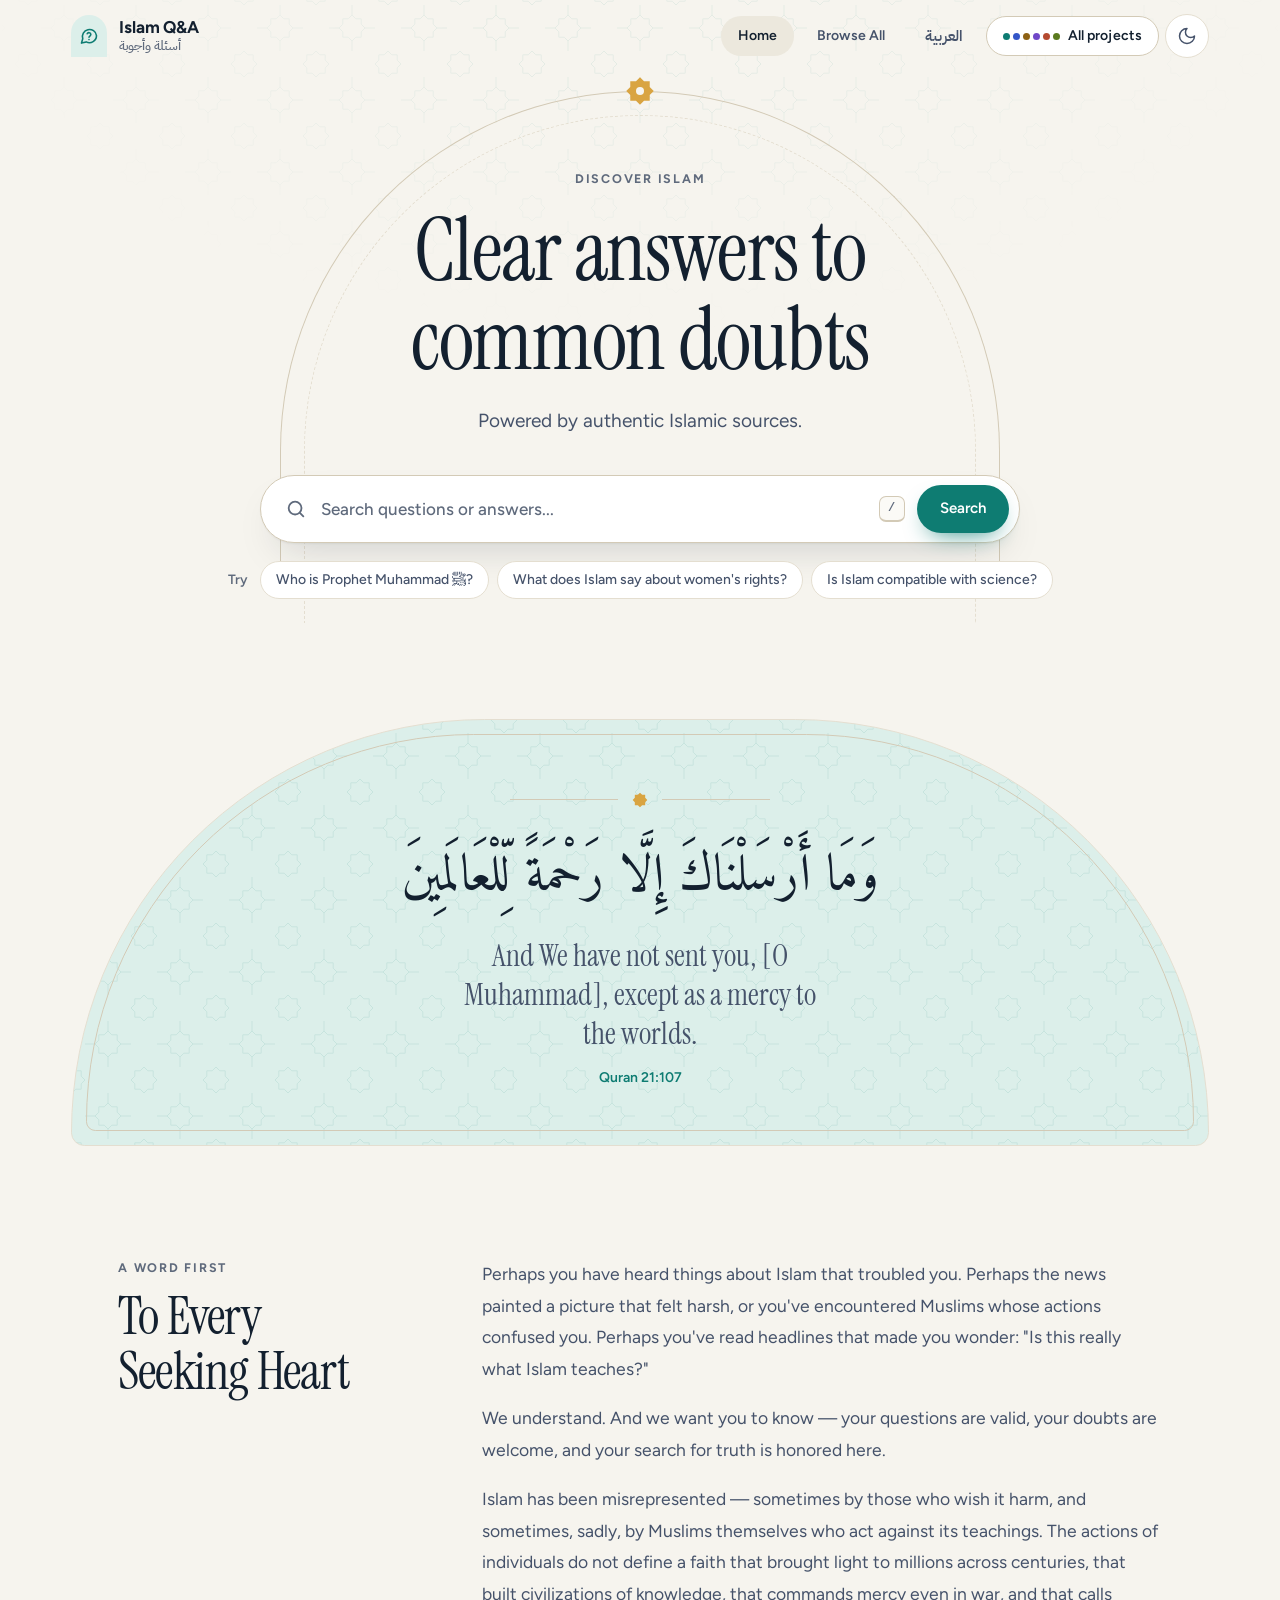
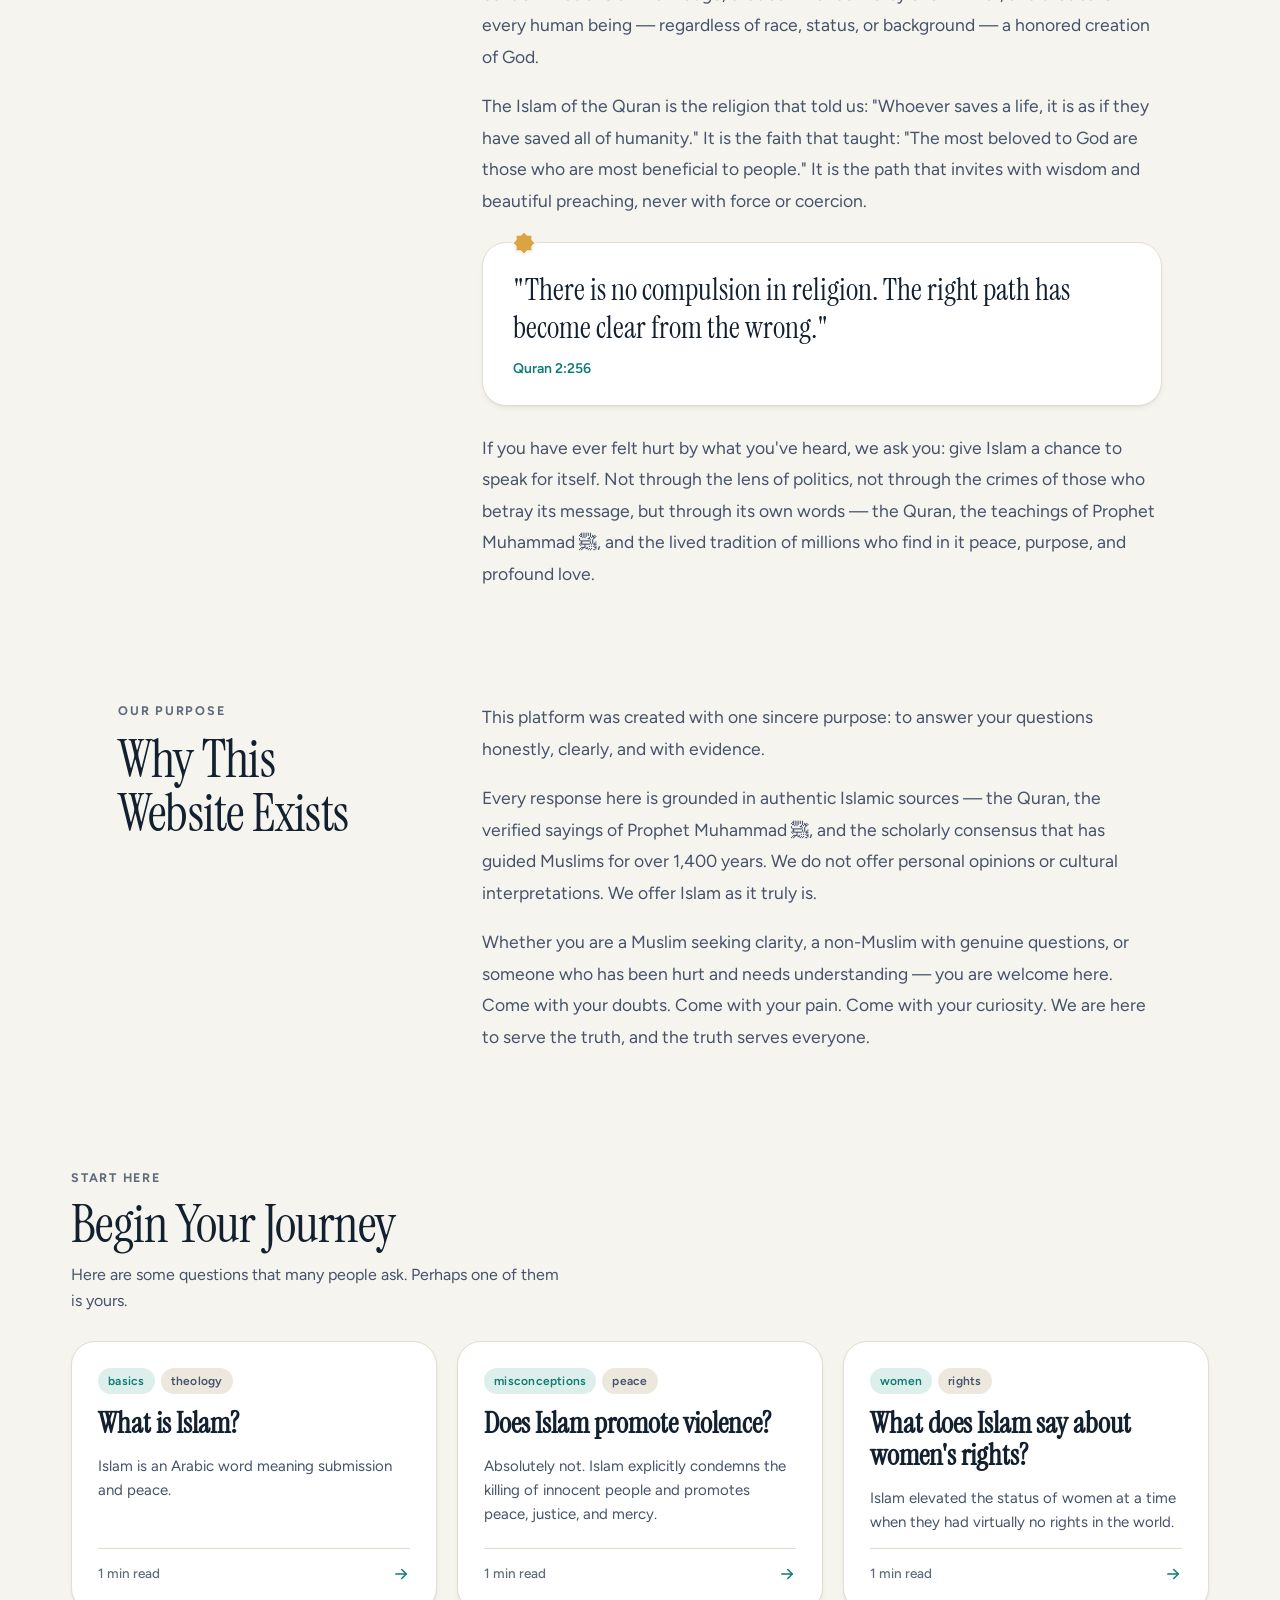
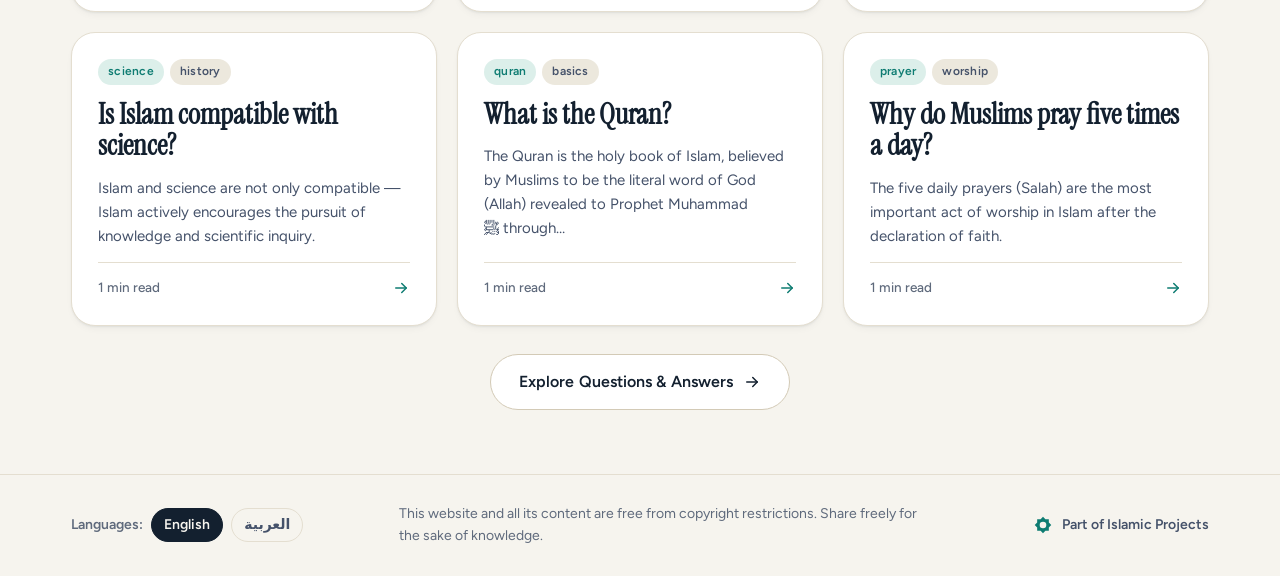
==== commit 8ed8ac3e: "Readable Arabic typography and a shared language choice Arabic answers read in Noto Naskh Arabic wit" ====
--- a/index.html
+++ b/index.html
@@ -10,9 +10,9 @@
   <link rel="icon" href="data:image/svg+xml,%3Csvg xmlns='http://www.w3.org/2000/svg' viewBox='0 0 24 24'%3E%3Cpath fill='%230E7C72' d='M23 12L19.78 15.22L19.78 19.78L15.22 19.78L12 23L8.78 19.78L4.22 19.78L4.22 15.22L1 12L4.22 8.78L4.22 4.22L8.78 4.22L12 1L15.22 4.22L19.78 4.22L19.78 8.78Z'/%3E%3Ccircle cx='12' cy='12' r='4.4' fill='%23F6F4EE'/%3E%3C/svg%3E">
   <link rel="preconnect" href="https://fonts.googleapis.com">
   <link rel="preconnect" href="https://fonts.gstatic.com" crossorigin>
-  <link href="https://fonts.googleapis.com/css2?family=Amiri:ital,wght@0,400;0,700;1,400&family=Figtree:ital,wght@0,400;0,500;0,600;0,700;0,800;1,500&family=Instrument+Serif:ital@0;1&family=Reem+Kufi:wght@400;500;600;700&display=swap" rel="stylesheet">
-  <link rel="stylesheet" href="assets/css/sakina.css">
-  <link rel="stylesheet" href="assets/css/style.css">
+  <link href="https://fonts.googleapis.com/css2?family=Amiri:ital,wght@0,400;0,700;1,400&family=Figtree:ital,wght@0,400;0,500;0,600;0,700;0,800;1,500&family=Instrument+Serif:ital@0;1&family=IBM+Plex+Sans+Arabic:wght@400;500;600;700&family=Noto+Naskh+Arabic:wght@400;500;600;700&display=swap" rel="stylesheet">
+  <link rel="stylesheet" href="assets/css/sakina.css?v=sk2">
+  <link rel="stylesheet" href="assets/css/style.css?v=sk2">
 </head>
 <body class="sk-project-qna">
   <a class="sk-skip" href="#main">Skip to content</a>
@@ -126,10 +126,10 @@
     </div>
   </footer>
 
-  <script src="assets/js/sakina.js"></script>
-  <script src="assets/js/i18n.js"></script>
-  <script src="assets/js/data.js"></script>
-  <script src="assets/js/site.js"></script>
+  <script src="assets/js/sakina.js?v=sk2"></script>
+  <script src="assets/js/i18n.js?v=sk2"></script>
+  <script src="assets/js/data.js?v=sk2"></script>
+  <script src="assets/js/site.js?v=sk2"></script>
   <script>
     (function () {
       var esc = Site.escapeHtml;
--- a/assets/css/sakina.css
+++ b/assets/css/sakina.css
@@ -10,8 +10,11 @@
 :root {
   --font-display: "Instrument Serif", "Iowan Old Style", "Palatino Linotype", Georgia, serif;
   --font-ui: "Figtree", "Segoe UI", system-ui, -apple-system, sans-serif;
-  --font-kufi: "Reem Kufi", "Geeza Pro", "Segoe UI", sans-serif;
-  --font-naskh: "Amiri", "Traditional Arabic", "Geeza Pro", serif;
+  /* Arabic set — three families, three jobs (see "Arabic typography" below) */
+  --font-ar-ui: "IBM Plex Sans Arabic", "Segoe UI", Tahoma, "Geeza Pro", sans-serif;
+  --font-ar-text: "Noto Naskh Arabic", "IBM Plex Sans Arabic", "Traditional Arabic", serif;
+  --font-naskh: "Amiri", "Noto Naskh Arabic", "Traditional Arabic", serif;
+  --font-kufi: var(--font-ar-ui);
   --font-mono: ui-monospace, "Cascadia Mono", "SF Mono", Consolas, monospace;
 
   --r-xs: 8px; --r-sm: 12px; --r-md: 18px; --r-lg: 24px; --r-xl: 32px; --r-pill: 999px;
@@ -109,7 +112,19 @@
 ::selection { background: var(--primary-soft); color: var(--text); }
 :focus-visible { outline: 3px solid var(--primary); outline-offset: 3px; border-radius: 6px; }
 [hidden] { display: none !important; }
-[dir="rtl"] body, body[dir="rtl"] { font-family: var(--font-naskh), var(--font-ui); }
+/* ---------- Arabic typography ----------
+   The same set in every project:
+   · IBM Plex Sans Arabic — interface: buttons, labels, navigation, short text
+   · Noto Naskh Arabic   — reading text and headings (Naskh is the most legible
+                            style for continuous Arabic)
+   · Amiri               — Qur'an and hadith wording only (.sk-ar)
+   Arabic is set a little larger with taller lines, and is never letter-spaced,
+   upper-cased or italicised — spacing breaks the joined letters. */
+[dir="rtl"] body, body[dir="rtl"] { font-family: var(--font-ar-ui); font-size: 17px; line-height: 1.75; }
+:lang(ar) { letter-spacing: 0 !important; font-style: normal !important; text-transform: none !important; }
+[dir="rtl"] .sk-lede, [dir="rtl"] .sk-read { font-family: var(--font-ar-text); line-height: 1.95; }
+[dir="rtl"] .sk-lede { font-size: clamp(18px, 1.7vw, 21px); }
+.sk-ar { font-family: var(--font-naskh); line-height: 2; font-style: normal; }
 
 .sk-container { width: 100%; max-width: 1240px; margin-inline: auto; padding-inline: var(--gutter); }
 .sk-visually-hidden { position: absolute !important; width: 1px; height: 1px; padding: 0; margin: -1px; overflow: hidden; clip: rect(0 0 0 0); white-space: nowrap; border: 0; }
@@ -124,9 +139,10 @@
 .sk-ar { font-family: var(--font-naskh); }
 .sk-kufi { font-family: var(--font-kufi); }
 .sk-muted { color: var(--text-3); }
-[dir="rtl"] .sk-display { font-family: var(--font-kufi); letter-spacing: 0; line-height: 1.3; }
+[dir="rtl"] .sk-display { font-family: var(--font-ar-text); font-weight: 700; letter-spacing: 0; line-height: 1.45; }
 [dir="rtl"] .sk-display em { font-style: normal; }
-[dir="rtl"] .sk-eyebrow { letter-spacing: 0; text-transform: none; font-family: var(--font-kufi); font-size: 14px; font-weight: 500; }
+[dir="rtl"] .sk-eyebrow { letter-spacing: 0; text-transform: none; font-family: var(--font-ar-ui); font-size: 14px; font-weight: 600; }
+[dir="rtl"] .sk-btn, [dir="rtl"] .sk-chip, [dir="rtl"] .sk-tag { font-family: var(--font-ar-ui); }
 
 /* ---------- Buttons ---------- */
 .sk-btn {
@@ -250,7 +266,9 @@
 .sk-brand:hover { color: var(--text); }
 .sk-brand__text { display: flex; flex-direction: column; gap: 1px; min-width: 0; }
 .sk-brand__name { font-size: 17px; font-weight: 700; letter-spacing: -0.01em; line-height: 1.2; white-space: nowrap; }
-.sk-brand__sub { font-family: var(--font-kufi); font-size: 12.5px; line-height: 1.2; color: var(--text-3); }
+.sk-brand__sub { font-family: var(--font-ar-ui); font-weight: 500; font-size: 12.5px; line-height: 1.35; color: var(--text-3); }
+.sk-brand__sub:lang(en) { font-family: var(--font-ui); }
+[dir="rtl"] .sk-brand__name { font-family: var(--font-ar-ui); font-weight: 700; }
 .sk-header__nav { display: flex; align-items: center; gap: 6px; }
 .sk-constellation { display: inline-flex; gap: 3px; }
 .sk-constellation i { width: 7px; height: 7px; border-radius: 50%; }
@@ -275,6 +293,14 @@
 .sk-footer__home { display: inline-flex; align-items: center; gap: 10px; font-weight: 600; color: var(--text-2); }
 .sk-footer__home:hover { color: var(--text); }
 
+/* ---------- Two languages ----------
+   Mark text as <span class="en">…</span><span class="ar" lang="ar">…</span>;
+   <html data-lang="en|ar"> decides which one shows. */
+[data-lang="ar"] .en { display: none !important; }
+[data-lang="en"] .ar { display: none !important; }
+.sk-lang-btn .ar { font-family: var(--font-ui); }
+.sk-lang-btn .en { font-family: var(--font-ar-ui); font-weight: 600; font-size: 15px; }
+
 /* ---------- Links ---------- */
 .sk-link { color: var(--primary); text-decoration: underline; text-decoration-thickness: 1px; text-underline-offset: 3px; text-decoration-color: var(--line-2); }
 .sk-link:hover { text-decoration-color: currentColor; }
--- a/assets/css/style.css
+++ b/assets/css/style.css
@@ -2,7 +2,7 @@
    Theming: data-theme="light" | "dark" (shared across all Islamic Projects)
    Direction: dir="ltr" | "rtl", set per language by i18n.js */
 
-.qa-lang { font-family: var(--font-kufi); font-size: 15px; }
+.qa-lang { font-family: var(--font-ar-ui); font-weight: 600; font-size: 15px; }
 [dir="rtl"] .qa-lang { font-family: var(--font-ui); font-size: 14px; }
 [dir="rtl"] .sk-brand__name { font-family: var(--font-ui); }
 
@@ -54,7 +54,7 @@
 .verse > * { position: relative; }
 .verse__arabic { margin: 12px 0 0; font-family: var(--font-naskh); font-size: clamp(30px, 4.6vw, 52px); line-height: 1.7; color: var(--text); }
 .verse__translation { margin: 0; font-family: var(--font-display); font-size: clamp(22px, 2.6vw, 30px); line-height: 1.3; color: var(--text-2); max-width: 30ch; }
-[dir="rtl"] .verse__translation { font-family: var(--font-naskh); }
+[dir="rtl"] .verse__translation { font-family: var(--font-ar-text); font-size: clamp(19px, 2.2vw, 24px); line-height: 1.9; }
 .verse__ref { margin: 0; font-size: 14px; font-weight: 600; color: var(--primary); }
 
 .letter { display: grid; grid-template-columns: minmax(0, 300px) minmax(0, 680px); justify-content: center; gap: clamp(24px, 5vw, 72px); padding-top: clamp(72px, 10vw, 112px); }
@@ -62,7 +62,7 @@
 .letter__head .sk-display { font-size: clamp(36px, 4.2vw, 52px); }
 .letter__body { display: flex; flex-direction: column; gap: 18px; }
 .letter__body p { margin: 0; font-size: 17.5px; line-height: 1.8; color: var(--text-2); }
-[dir="rtl"] .letter__body p { font-family: var(--font-naskh); font-size: 19px; line-height: 2; }
+[dir="rtl"] .letter__body p { font-family: var(--font-ar-text); font-size: 19px; line-height: 2; }
 .letter__quote {
   position: relative; margin: 8px 0; padding: 28px 30px 24px; border-radius: 24px;
   background: var(--surface); border: 1px solid var(--line); box-shadow: var(--shadow-sm);
@@ -70,7 +70,7 @@
 }
 .letter__quote > svg { position: absolute; top: -13px; inset-inline-start: 28px; }
 .letter__quote-text { font-family: var(--font-display); font-size: clamp(24px, 2.6vw, 30px); line-height: 1.25; color: var(--text); }
-[dir="rtl"] .letter__quote-text { font-family: var(--font-naskh); font-size: 22px; line-height: 1.8; }
+[dir="rtl"] .letter__quote-text { font-family: var(--font-naskh); font-size: 25px; line-height: 1.8; }
 .letter__quote-ref { font-size: 14px; font-weight: 600; color: var(--primary); }
 
 .explore { padding-top: clamp(72px, 10vw, 112px); display: flex; flex-direction: column; gap: 28px; }
@@ -82,7 +82,7 @@
 .qcard:hover { color: var(--text); }
 .qcard__tags { display: flex; flex-wrap: wrap; gap: 6px; }
 .qcard__q { font-family: var(--font-display); font-size: 29px; line-height: 1.1; }
-[dir="rtl"] .qcard__q { font-family: var(--font-kufi); font-size: 22px; line-height: 1.45; }
+[dir="rtl"] .qcard__q { font-family: var(--font-ar-text); font-weight: 700; font-size: 22px; line-height: 1.6; }
 .qcard__excerpt { margin: 0; flex-grow: 1; font-size: 15px; line-height: 1.6; color: var(--text-2); }
 .qcard__foot { display: flex; align-items: center; justify-content: space-between; padding-top: 14px; border-top: 1px solid var(--line); font-size: 13.5px; font-weight: 500; color: var(--text-3); }
 .qcard__foot svg { color: var(--primary); }
@@ -101,7 +101,7 @@
 .qrow:hover { color: var(--text); }
 .qrow__body { flex: 1; min-width: 0; display: flex; flex-direction: column; gap: 8px; }
 .qrow__q { font-family: var(--font-display); font-size: 25px; line-height: 1.15; }
-[dir="rtl"] .qrow__q { font-family: var(--font-kufi); font-size: 20px; line-height: 1.5; }
+[dir="rtl"] .qrow__q { font-family: var(--font-ar-text); font-weight: 700; font-size: 20px; line-height: 1.6; }
 .qrow__excerpt { margin: 0; font-size: 14.5px; line-height: 1.55; color: var(--text-2); }
 .qrow__tags { display: flex; flex-wrap: wrap; gap: 6px; }
 .qrow > svg { color: var(--primary); flex: none; }
@@ -128,13 +128,13 @@
 .article__question { font-size: clamp(38px, 5.4vw, 60px); line-height: 1.04; }
 .article__meta { font-size: 14px; color: var(--text-3); }
 .prose { font-size: 18px; line-height: 1.8; color: var(--text-2); }
-[dir="rtl"] .prose { font-family: var(--font-naskh); font-size: 20px; line-height: 2; }
+[dir="rtl"] .prose { font-family: var(--font-ar-text); font-size: 19px; line-height: 2; }
 .prose > * + * { margin-top: 1.1em; }
 .prose p { margin: 0; }
 .prose strong { color: var(--text); }
 .prose h2, .prose h3 { margin-top: 1.6em; font-family: var(--font-display); font-weight: 400; color: var(--text); line-height: 1.15; }
 .prose h2 { font-size: 32px; } .prose h3 { font-size: 26px; }
-[dir="rtl"] .prose h2, [dir="rtl"] .prose h3 { font-family: var(--font-kufi); }
+[dir="rtl"] .prose h2, [dir="rtl"] .prose h3 { font-family: var(--font-ar-text); font-weight: 700; line-height: 1.5; }
 .prose ul, .prose ol { margin: 0; padding-inline-start: 0; list-style: none; display: flex; flex-direction: column; gap: 8px; }
 .prose ol { counter-reset: n; }
 .prose li { position: relative; padding-inline-start: 28px; }
@@ -195,3 +195,6 @@
   .verse { border-radius: 200px 200px var(--r-lg) var(--r-lg); }
   .verse::after { border-radius: 200px 200px 16px 16px; }
 }
+
+[dir="rtl"] .qcard__excerpt, [dir="rtl"] .qrow__excerpt { font-family: var(--font-ar-text); line-height: 1.85; }
+[dir="rtl"] .prose blockquote { font-family: var(--font-naskh); }
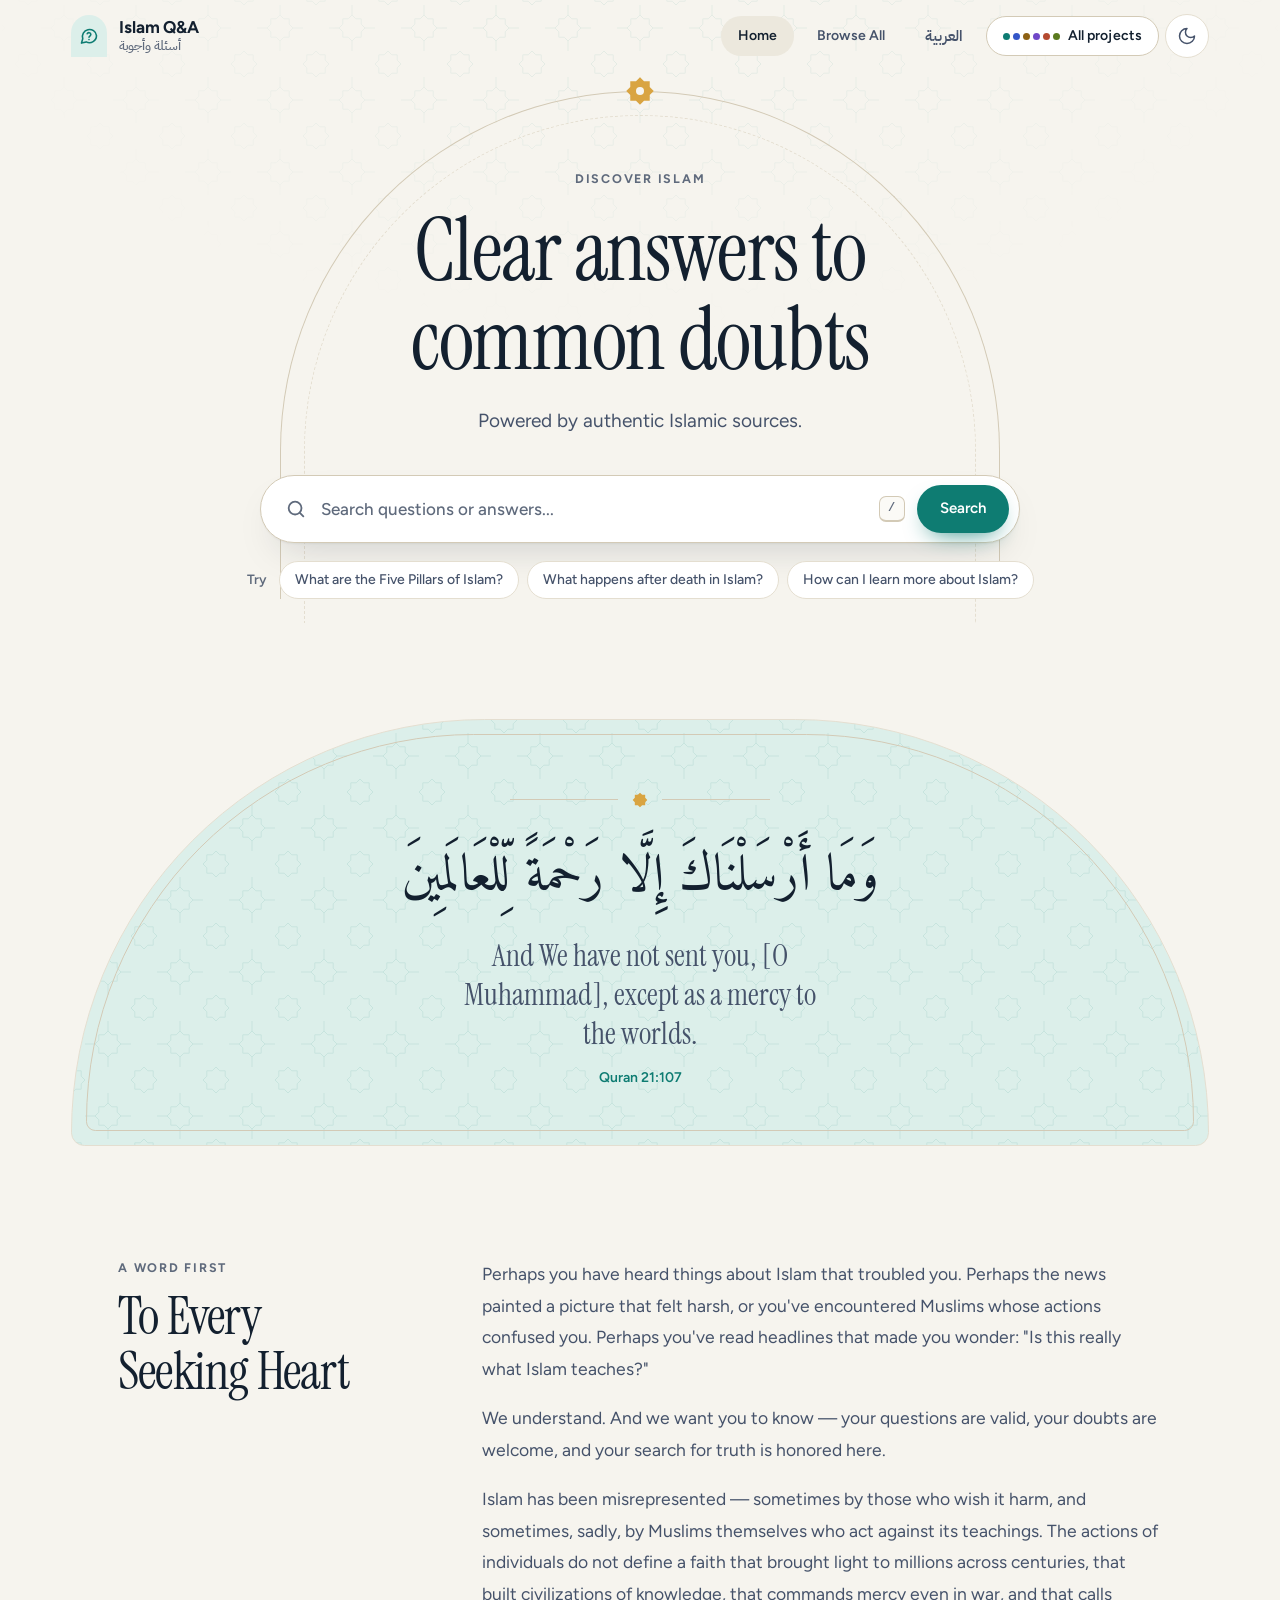
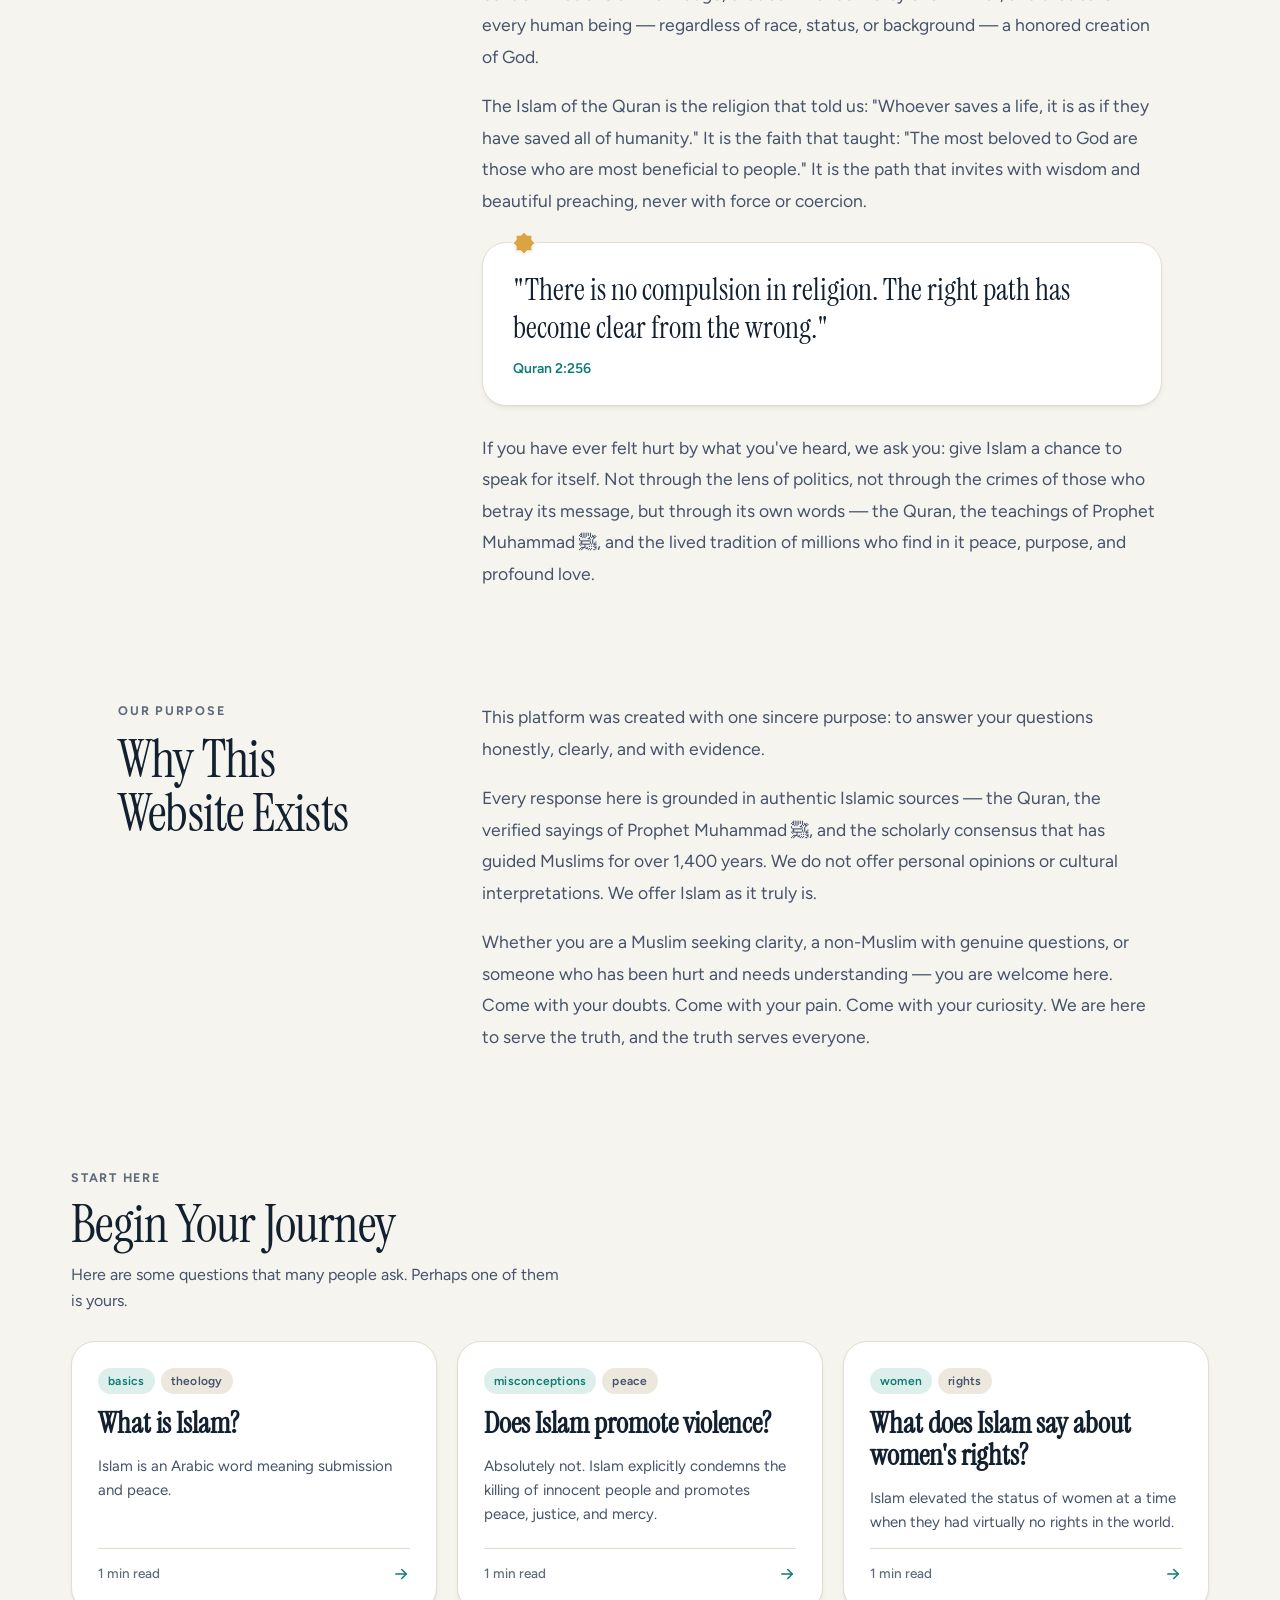
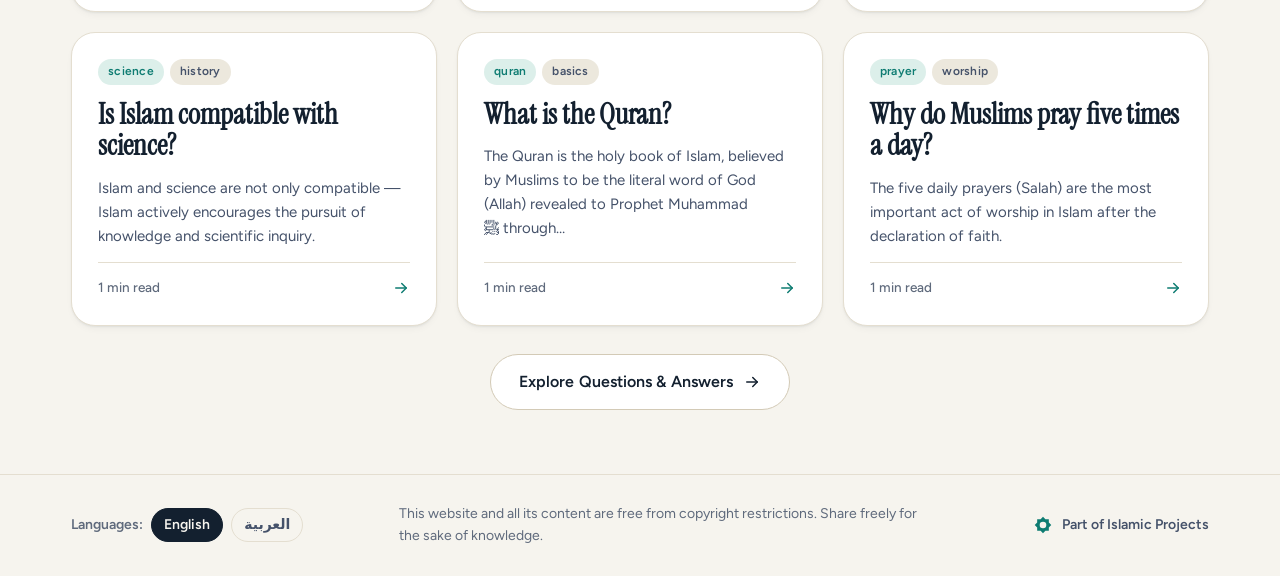
==== commit d0906f51: "Update Sakina design files (digits setting) and bump to sk3 Co-Authored-By: Claude Opus 5.5 <noreply" ====
--- a/index.html
+++ b/index.html
@@ -11,8 +11,8 @@
   <link rel="preconnect" href="https://fonts.googleapis.com">
   <link rel="preconnect" href="https://fonts.gstatic.com" crossorigin>
   <link href="https://fonts.googleapis.com/css2?family=Amiri:ital,wght@0,400;0,700;1,400&family=Figtree:ital,wght@0,400;0,500;0,600;0,700;0,800;1,500&family=Instrument+Serif:ital@0;1&family=IBM+Plex+Sans+Arabic:wght@400;500;600;700&family=Noto+Naskh+Arabic:wght@400;500;600;700&display=swap" rel="stylesheet">
-  <link rel="stylesheet" href="assets/css/sakina.css?v=sk2">
-  <link rel="stylesheet" href="assets/css/style.css?v=sk2">
+  <link rel="stylesheet" href="assets/css/sakina.css?v=sk3">
+  <link rel="stylesheet" href="assets/css/style.css?v=sk3">
 </head>
 <body class="sk-project-qna">
   <a class="sk-skip" href="#main">Skip to content</a>
@@ -126,10 +126,10 @@
     </div>
   </footer>
 
-  <script src="assets/js/sakina.js?v=sk2"></script>
-  <script src="assets/js/i18n.js?v=sk2"></script>
-  <script src="assets/js/data.js?v=sk2"></script>
-  <script src="assets/js/site.js?v=sk2"></script>
+  <script src="assets/js/sakina.js?v=sk3"></script>
+  <script src="assets/js/i18n.js?v=sk3"></script>
+  <script src="assets/js/data.js?v=sk3"></script>
+  <script src="assets/js/site.js?v=sk3"></script>
   <script>
     (function () {
       var esc = Site.escapeHtml;
--- a/assets/css/sakina.css
+++ b/assets/css/sakina.css
@@ -299,6 +299,11 @@
 [data-lang="ar"] .en { display: none !important; }
 [data-lang="en"] .ar { display: none !important; }
 .sk-lang-btn .ar { font-family: var(--font-ui); }
+.sk-digits-btn { font-variant-numeric: tabular-nums; letter-spacing: 0; }
+.sk-digits-btn .d-arab { font-family: var(--font-ar-ui); }
+.sk-digits-btn .d-latn, [data-digits="arab"] .sk-digits-btn .d-arab { display: none; }
+[data-digits="arab"] .sk-digits-btn .d-latn { display: inline; }
+[data-lang="en"] .sk-digits-btn { display: none; }
 .sk-lang-btn .en { font-family: var(--font-ar-ui); font-weight: 600; font-size: 15px; }
 
 /* ---------- Links ---------- */
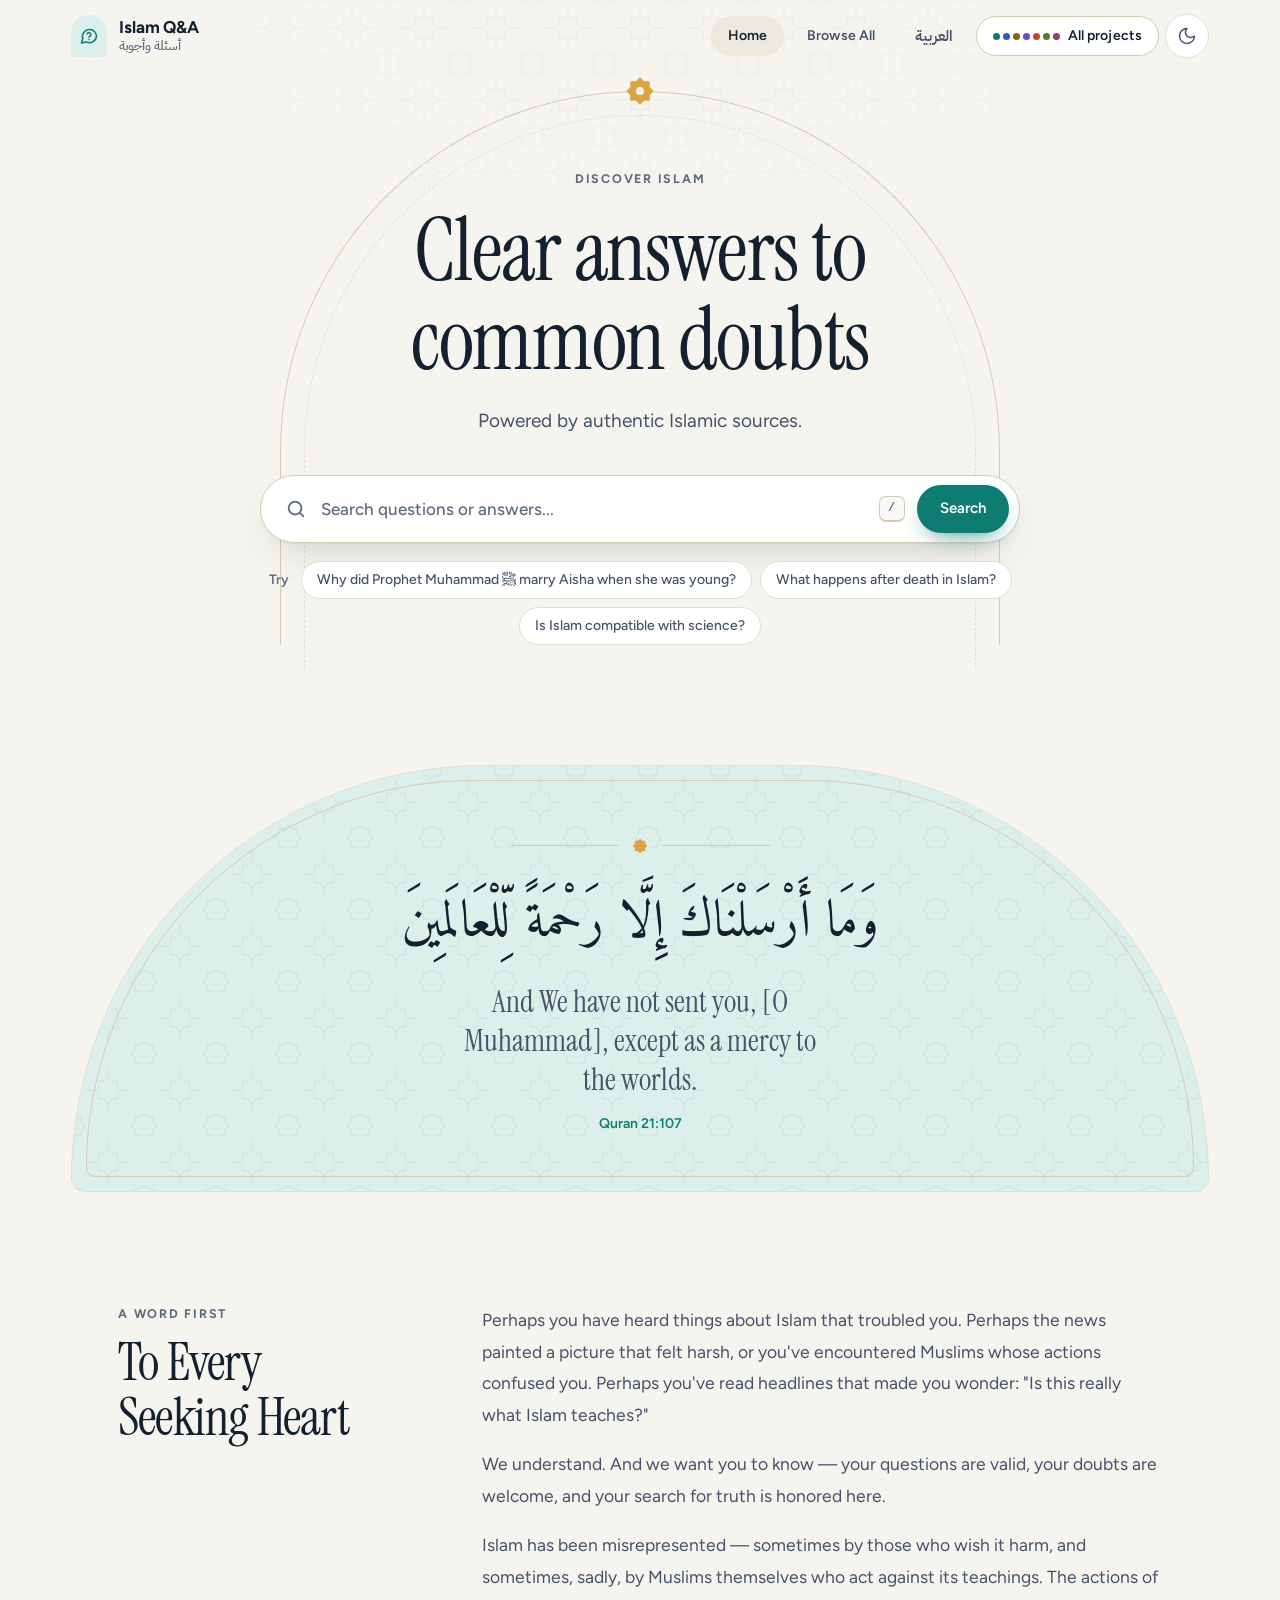
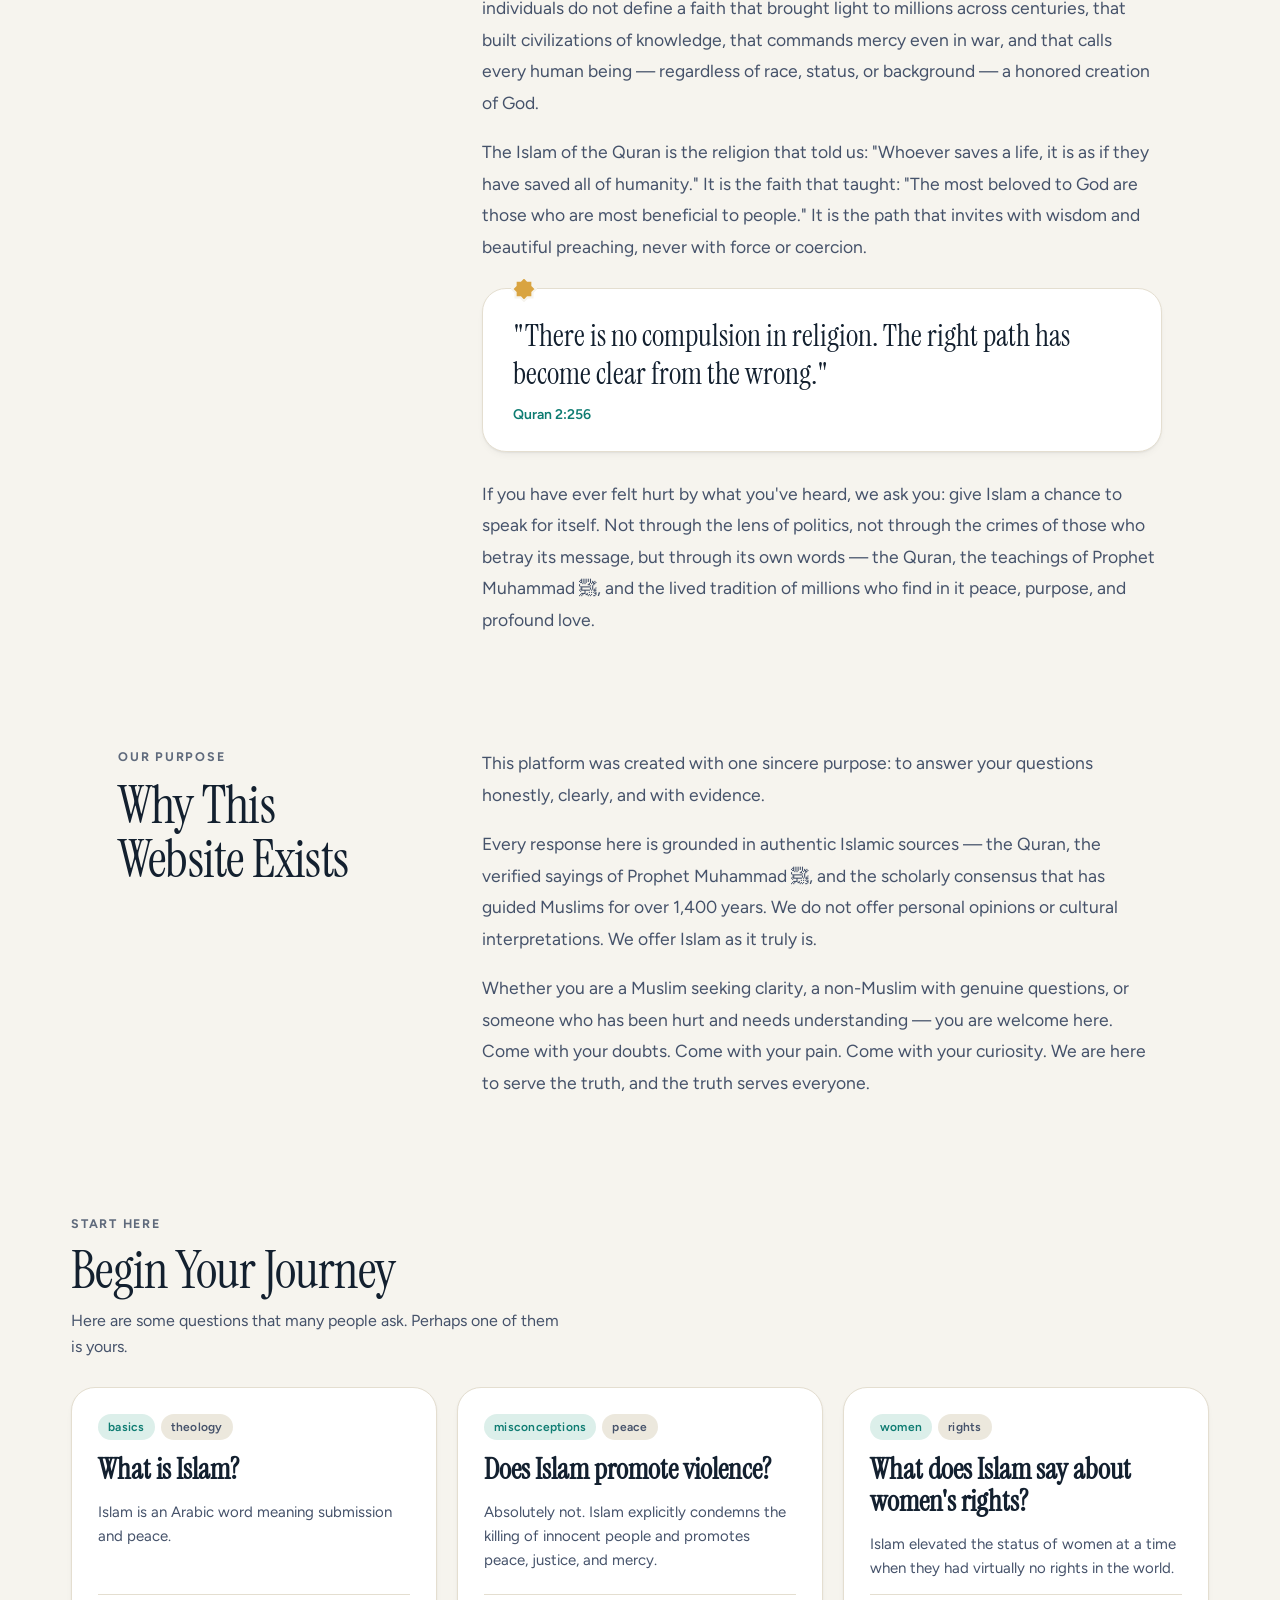
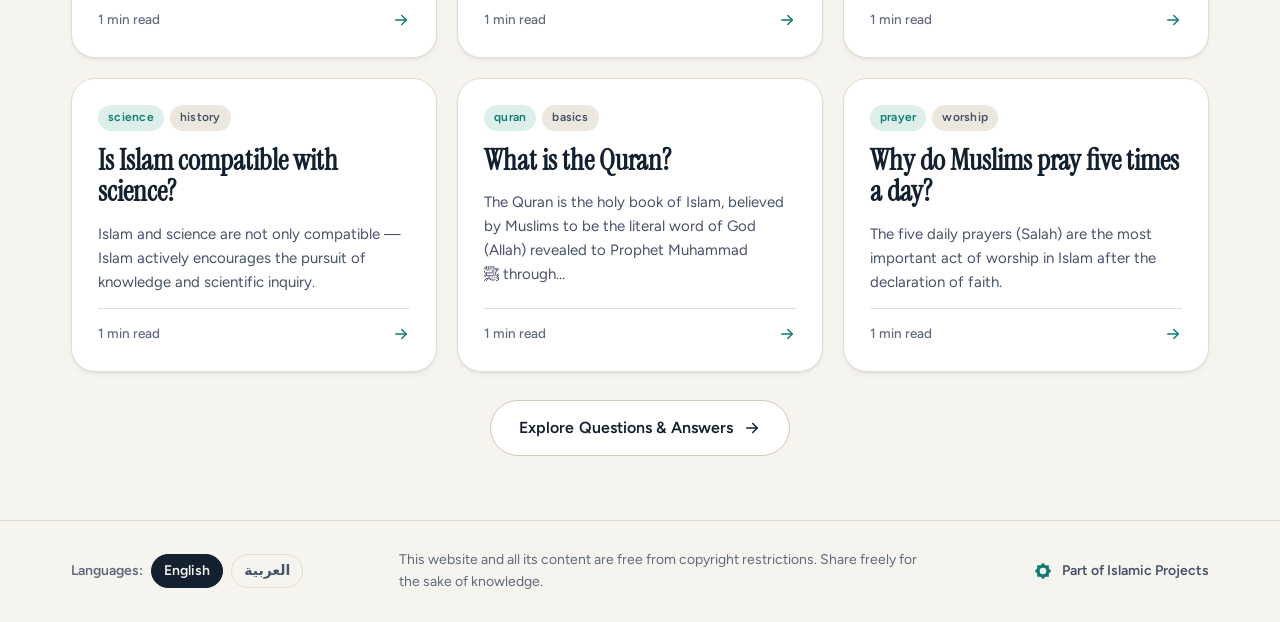
==== commit 7252d73f: "Add The Islamic Index to the shared project constellation Seventh dot in the "All projects" pill and" ====
--- a/index.html
+++ b/index.html
@@ -11,8 +11,8 @@
   <link rel="preconnect" href="https://fonts.googleapis.com">
   <link rel="preconnect" href="https://fonts.gstatic.com" crossorigin>
   <link href="https://fonts.googleapis.com/css2?family=Amiri:ital,wght@0,400;0,700;1,400&family=Figtree:ital,wght@0,400;0,500;0,600;0,700;0,800;1,500&family=Instrument+Serif:ital@0;1&family=IBM+Plex+Sans+Arabic:wght@400;500;600;700&family=Noto+Naskh+Arabic:wght@400;500;600;700&display=swap" rel="stylesheet">
-  <link rel="stylesheet" href="assets/css/sakina.css?v=sk3">
-  <link rel="stylesheet" href="assets/css/style.css?v=sk3">
+  <link rel="stylesheet" href="assets/css/sakina.css?v=sk4">
+  <link rel="stylesheet" href="assets/css/style.css?v=sk4">
 </head>
 <body class="sk-project-qna">
   <a class="sk-skip" href="#main">Skip to content</a>
@@ -29,7 +29,7 @@
         <a class="sk-btn sk-btn--ghost sk-btn--sm sk-hide-sm" href="browse.html?browse=1" id="nav-browse">Browse</a>
         <a class="sk-btn sk-btn--ghost sk-btn--sm qa-lang" href="index.html?lang=ar" id="nav-lang" lang="ar">العربية</a>
         <a class="sk-btn sk-btn--line sk-btn--sm sk-projects" href="https://husseinbenz.github.io/islamic-projects/" aria-label="All Islamic projects">
-          <span class="sk-constellation" aria-hidden="true"><i></i><i></i><i></i><i></i><i></i><i></i></span><span class="sk-hide-sm">All projects</span></a>
+          <span class="sk-constellation" aria-hidden="true"><i></i><i></i><i></i><i></i><i></i><i></i><i></i></span><span class="sk-hide-sm">All projects</span></a>
         <button class="sk-icon-btn sk-theme-btn" type="button" data-sk-theme-toggle aria-label="Switch to night theme">
           <svg class="sk-i-moon" width="20" height="20" viewBox="0 0 24 24" fill="none" stroke="currentColor" stroke-width="1.8" stroke-linecap="round" stroke-linejoin="round" aria-hidden="true"><path d="M12 3a6 6 0 0 0 9 9 9 9 0 1 1-9-9Z"/></svg>
           <svg class="sk-i-sun" width="20" height="20" viewBox="0 0 24 24" fill="none" stroke="currentColor" stroke-width="1.8" stroke-linecap="round" stroke-linejoin="round" aria-hidden="true"><circle cx="12" cy="12" r="4"/><path d="M12 2v2M12 20v2M4.93 4.93l1.41 1.41M17.66 17.66l1.41 1.41M2 12h2M20 12h2M6.34 17.66l-1.41 1.41M19.07 4.93l-1.41 1.41"/></svg>
@@ -126,10 +126,10 @@
     </div>
   </footer>
 
-  <script src="assets/js/sakina.js?v=sk3"></script>
-  <script src="assets/js/i18n.js?v=sk3"></script>
-  <script src="assets/js/data.js?v=sk3"></script>
-  <script src="assets/js/site.js?v=sk3"></script>
+  <script src="assets/js/sakina.js?v=sk4"></script>
+  <script src="assets/js/i18n.js?v=sk4"></script>
+  <script src="assets/js/data.js?v=sk4"></script>
+  <script src="assets/js/site.js?v=sk4"></script>
   <script>
     (function () {
       var esc = Site.escapeHtml;
--- a/assets/css/sakina.css
+++ b/assets/css/sakina.css
@@ -37,6 +37,7 @@
   --jinn: #7048C8; --jinn-soft: #ECE5FB;
   --adhan: #B54A30; --adhan-soft: #F8E3DB;
   --fiqh: #5B7A1E; --fiqh-soft: #E9F0D6;
+  --index: #9A3B78; --index-soft: #F5E2EE;
   --on-accent: #FFFFFF;
   --moon-lit: #D9A441; --moon-dark: #E6E0D2;
   --pattern-alpha: .07;
@@ -61,6 +62,7 @@
   --jinn: #BDA6FF; --jinn-soft: rgba(189, 166, 255, .14);
   --adhan: #F5A487; --adhan-soft: rgba(245, 164, 135, .14);
   --fiqh: #B9D46E; --fiqh-soft: rgba(185, 212, 110, .14);
+  --index: #EFA3D3; --index-soft: rgba(239, 163, 211, .14);
   --on-accent: #0B1624;
   --moon-lit: #F3E6BD; --moon-dark: rgba(163, 190, 220, .16);
   --pattern-alpha: .06;
@@ -80,6 +82,7 @@
 .sk-project-jinn   { --accent: var(--jinn);    --accent-soft: var(--jinn-soft); }
 .sk-project-adhan  { --accent: var(--adhan);   --accent-soft: var(--adhan-soft); }
 .sk-project-fiqh   { --accent: var(--fiqh);    --accent-soft: var(--fiqh-soft); }
+.sk-project-index  { --accent: var(--index);   --accent-soft: var(--index-soft); }
 
 /* ---------- Base ---------- */
 *, *::before, *::after { box-sizing: border-box; }
@@ -278,12 +281,14 @@
 .sk-constellation i:nth-child(4) { background: var(--jinn); }
 .sk-constellation i:nth-child(5) { background: var(--adhan); }
 .sk-constellation i:nth-child(6) { background: var(--fiqh); }
+.sk-constellation i:nth-child(7) { background: var(--index); }
 .sk-projects:hover .sk-constellation i { animation: sk-hop .5s var(--spring); }
 .sk-projects:hover .sk-constellation i:nth-child(2) { animation-delay: .05s; }
 .sk-projects:hover .sk-constellation i:nth-child(3) { animation-delay: .1s; }
 .sk-projects:hover .sk-constellation i:nth-child(4) { animation-delay: .15s; }
 .sk-projects:hover .sk-constellation i:nth-child(5) { animation-delay: .2s; }
 .sk-projects:hover .sk-constellation i:nth-child(6) { animation-delay: .25s; }
+.sk-projects:hover .sk-constellation i:nth-child(7) { animation-delay: .3s; }
 @keyframes sk-hop { 50% { transform: translateY(-4px); } }
 
 /* ---------- Shared footer ---------- */
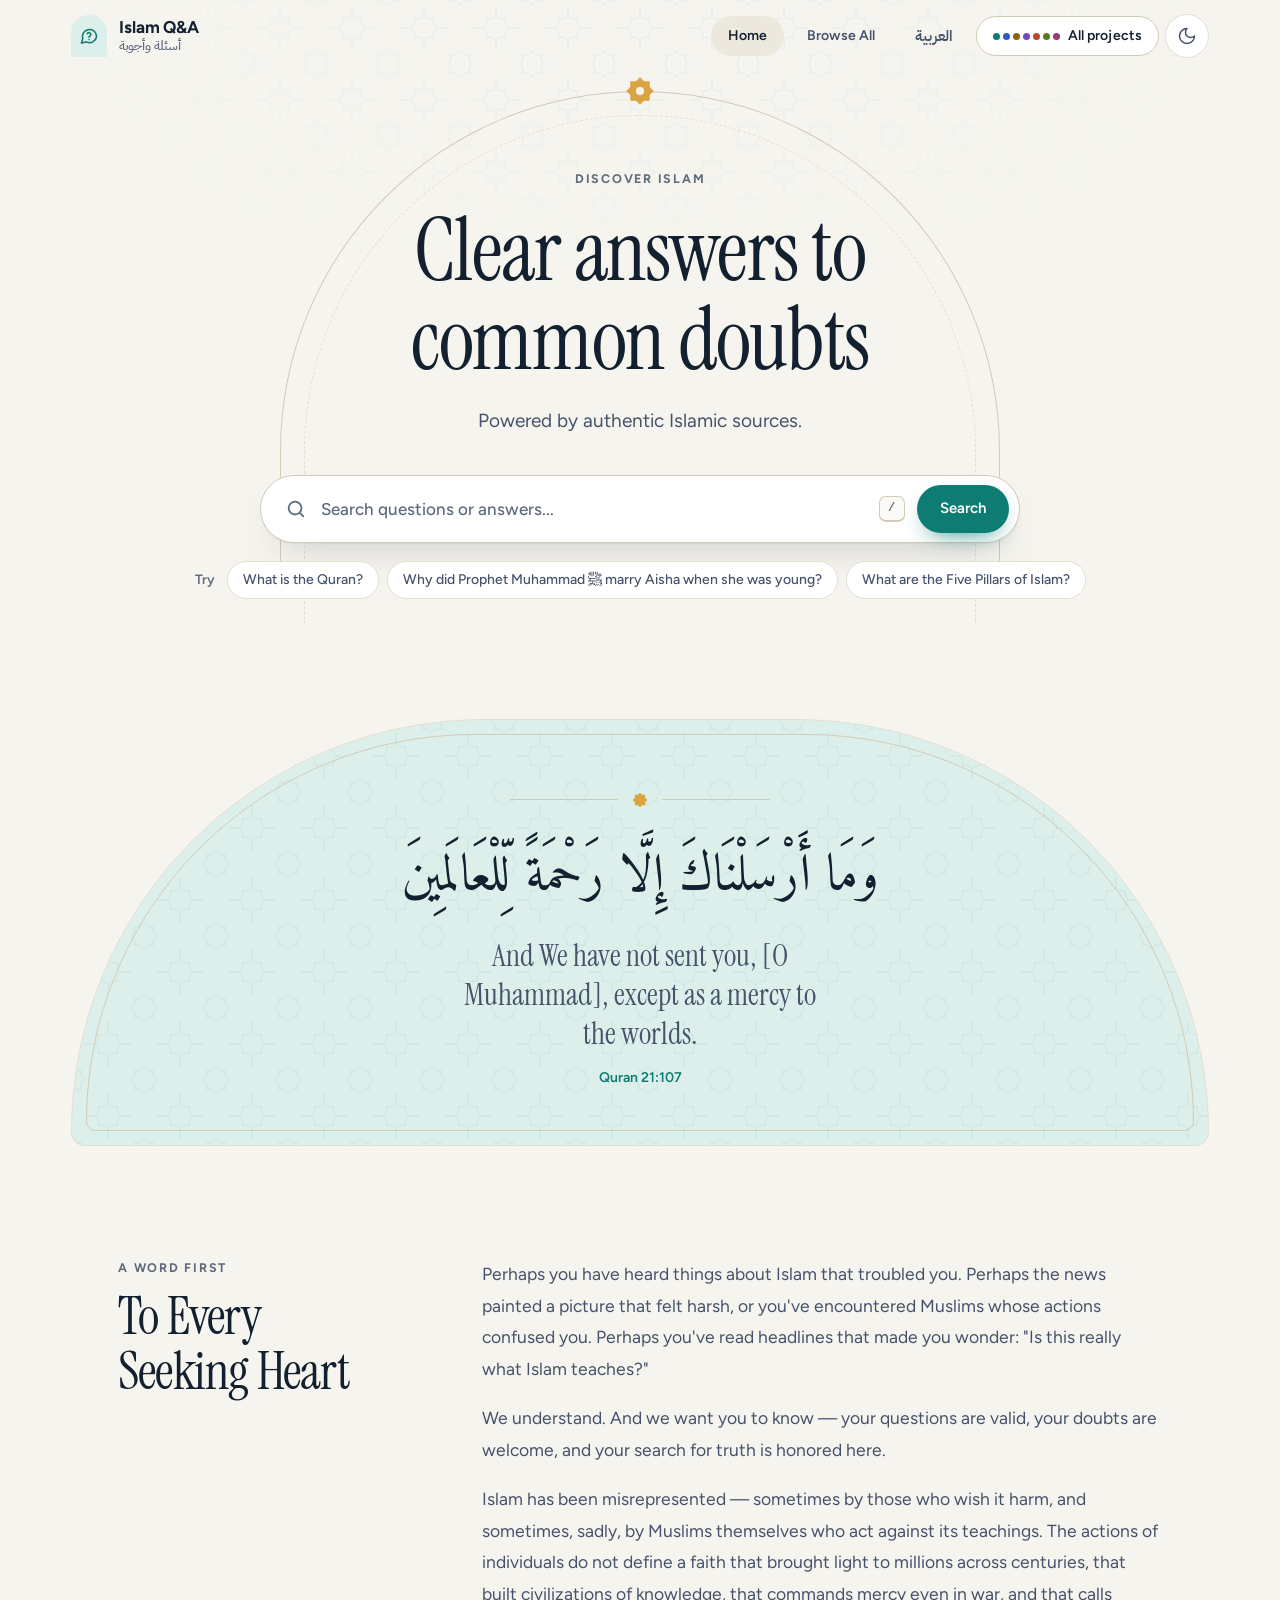
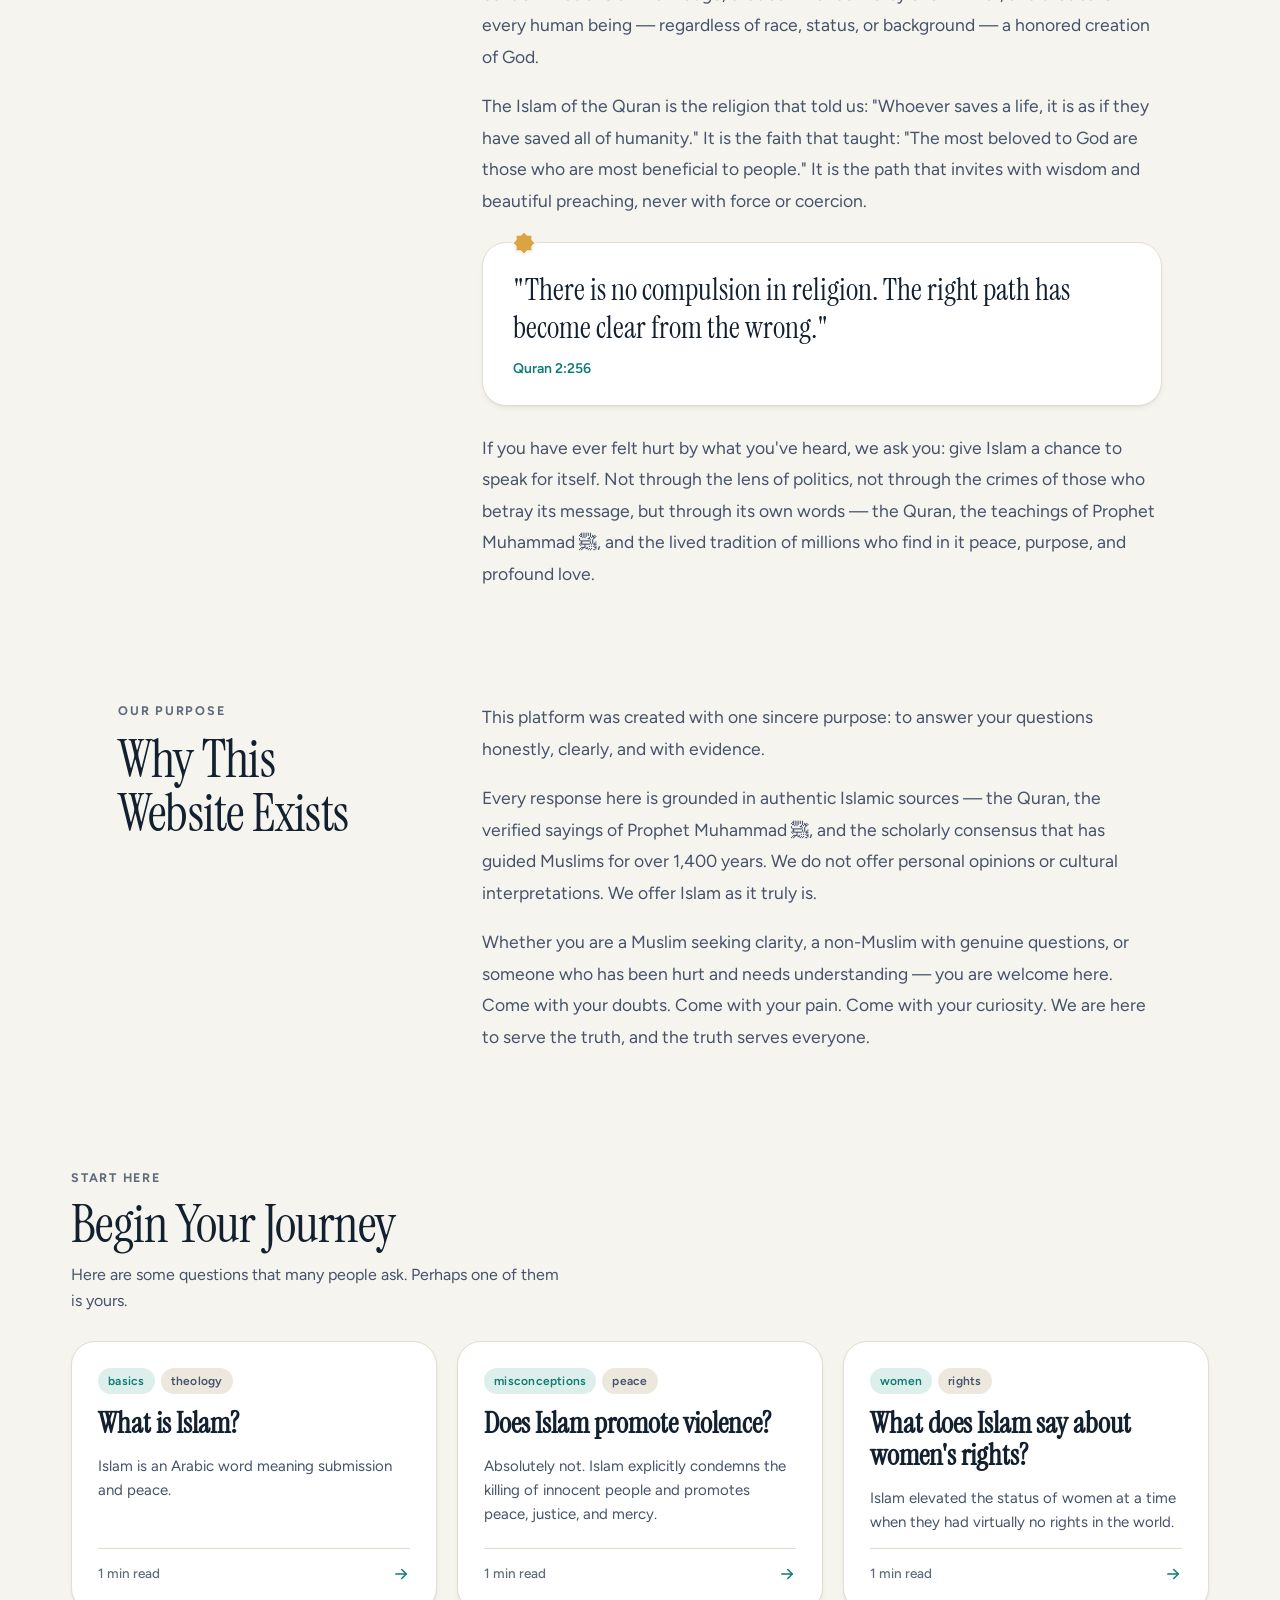
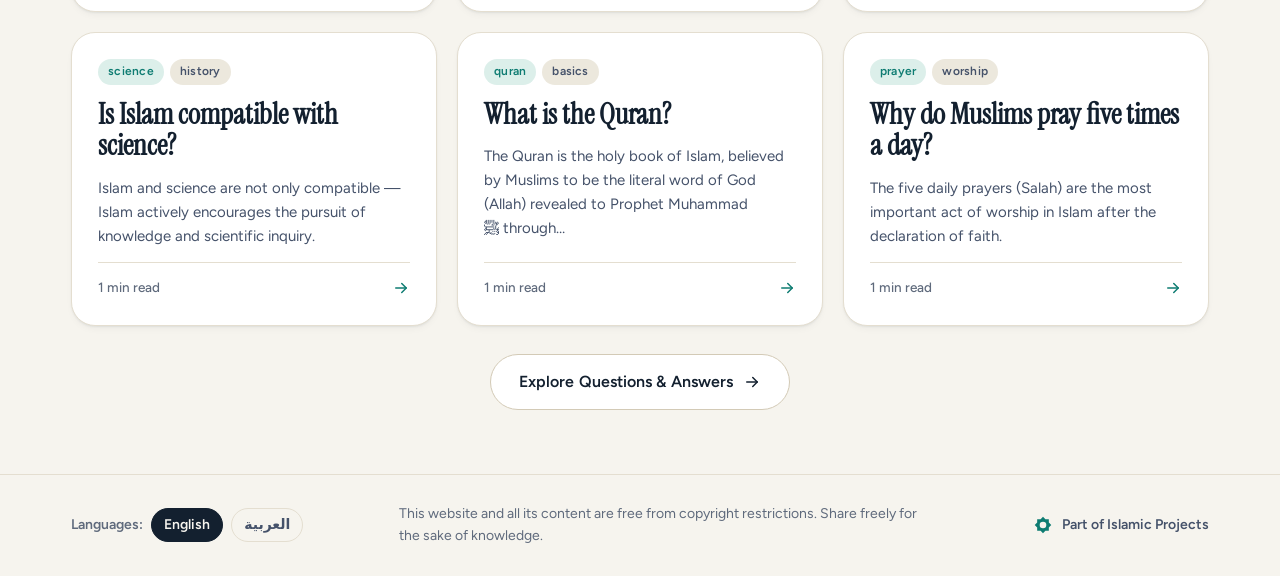
==== commit f8869d0a: "Point the Islamic Projects links to husseinbenz.github.io The hub moved from /islamic-projects/ to t" ====
--- a/index.html
+++ b/index.html
@@ -28,7 +28,7 @@
         <a class="sk-btn sk-btn--ghost sk-btn--sm sk-hide-sm" href="index.html" id="nav-home" aria-current="page">Home</a>
         <a class="sk-btn sk-btn--ghost sk-btn--sm sk-hide-sm" href="browse.html?browse=1" id="nav-browse">Browse</a>
         <a class="sk-btn sk-btn--ghost sk-btn--sm qa-lang" href="index.html?lang=ar" id="nav-lang" lang="ar">العربية</a>
-        <a class="sk-btn sk-btn--line sk-btn--sm sk-projects" href="https://husseinbenz.github.io/islamic-projects/" aria-label="All Islamic projects">
+        <a class="sk-btn sk-btn--line sk-btn--sm sk-projects" href="https://husseinbenz.github.io/" aria-label="All Islamic projects">
           <span class="sk-constellation" aria-hidden="true"><i></i><i></i><i></i><i></i><i></i><i></i><i></i></span><span class="sk-hide-sm">All projects</span></a>
         <button class="sk-icon-btn sk-theme-btn" type="button" data-sk-theme-toggle aria-label="Switch to night theme">
           <svg class="sk-i-moon" width="20" height="20" viewBox="0 0 24 24" fill="none" stroke="currentColor" stroke-width="1.8" stroke-linecap="round" stroke-linejoin="round" aria-hidden="true"><path d="M12 3a6 6 0 0 0 9 9 9 9 0 1 1-9-9Z"/></svg>
@@ -120,7 +120,7 @@
     <div class="sk-container qa-footer">
       <div class="lang-switcher"><span class="lang-switcher__label" id="footer-lang-label"></span><span id="lang-switcher" class="lang-switcher"></span></div>
       <p id="footer-copyright"></p>
-      <a class="sk-footer__home" href="https://husseinbenz.github.io/islamic-projects/">
+      <a class="sk-footer__home" href="https://husseinbenz.github.io/">
         <svg width="18" height="18" viewBox="0 0 24 24" aria-hidden="true"><path style="fill:var(--primary)" d="M23 12L19.78 15.22L19.78 19.78L15.22 19.78L12 23L8.78 19.78L4.22 19.78L4.22 15.22L1 12L4.22 8.78L4.22 4.22L8.78 4.22L12 1L15.22 4.22L19.78 4.22L19.78 8.78Z"/><circle cx="12" cy="12" r="4.4" style="fill:var(--bg)"/></svg>
         Part of Islamic Projects</a>
     </div>
--- a/assets/css/sakina.css
+++ b/assets/css/sakina.css
@@ -1,6 +1,6 @@
 /* ==================================================================
    Sakīna — the shared design language of the Islamic Projects
-   https://husseinbenz.github.io/islamic-projects/
+   https://husseinbenz.github.io/
    One palette, two moods (day / night), a tile accent per project.
    This file is identical in every project; edit it in one place and
    copy it to the others.
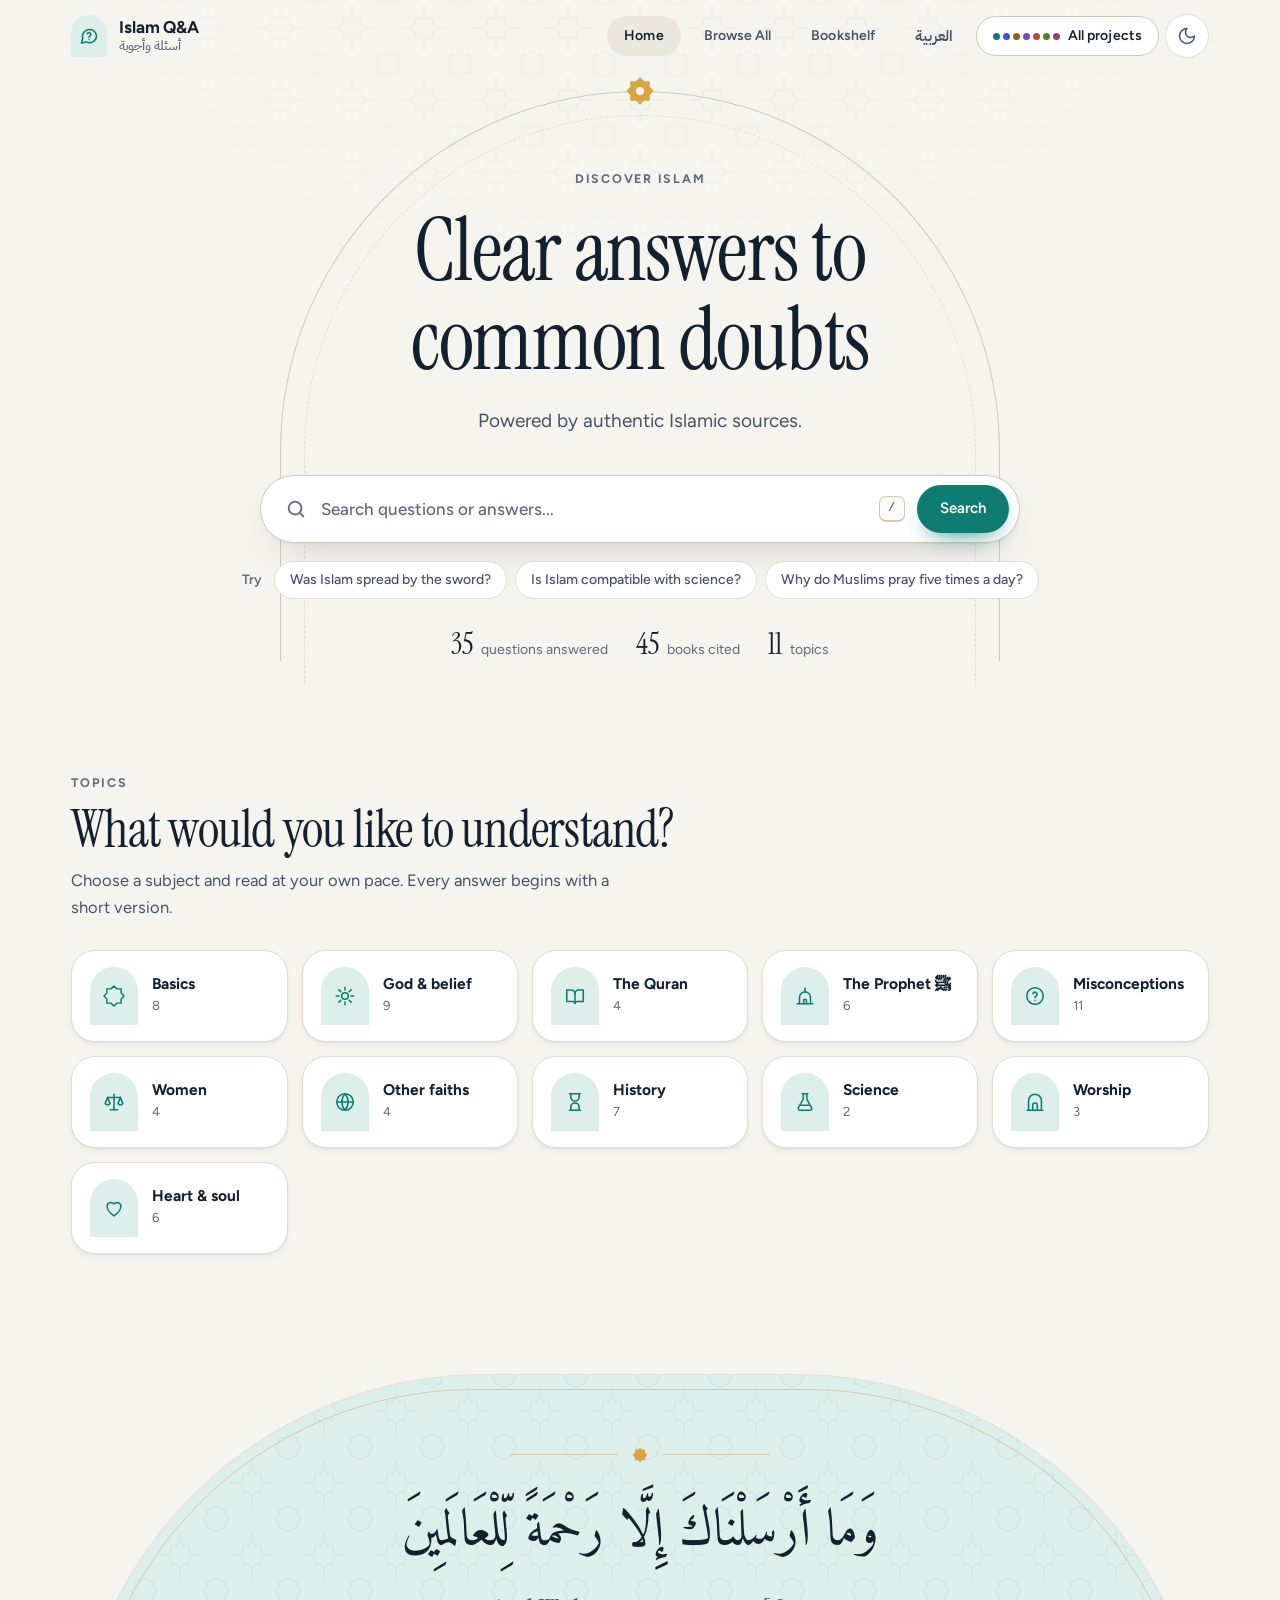
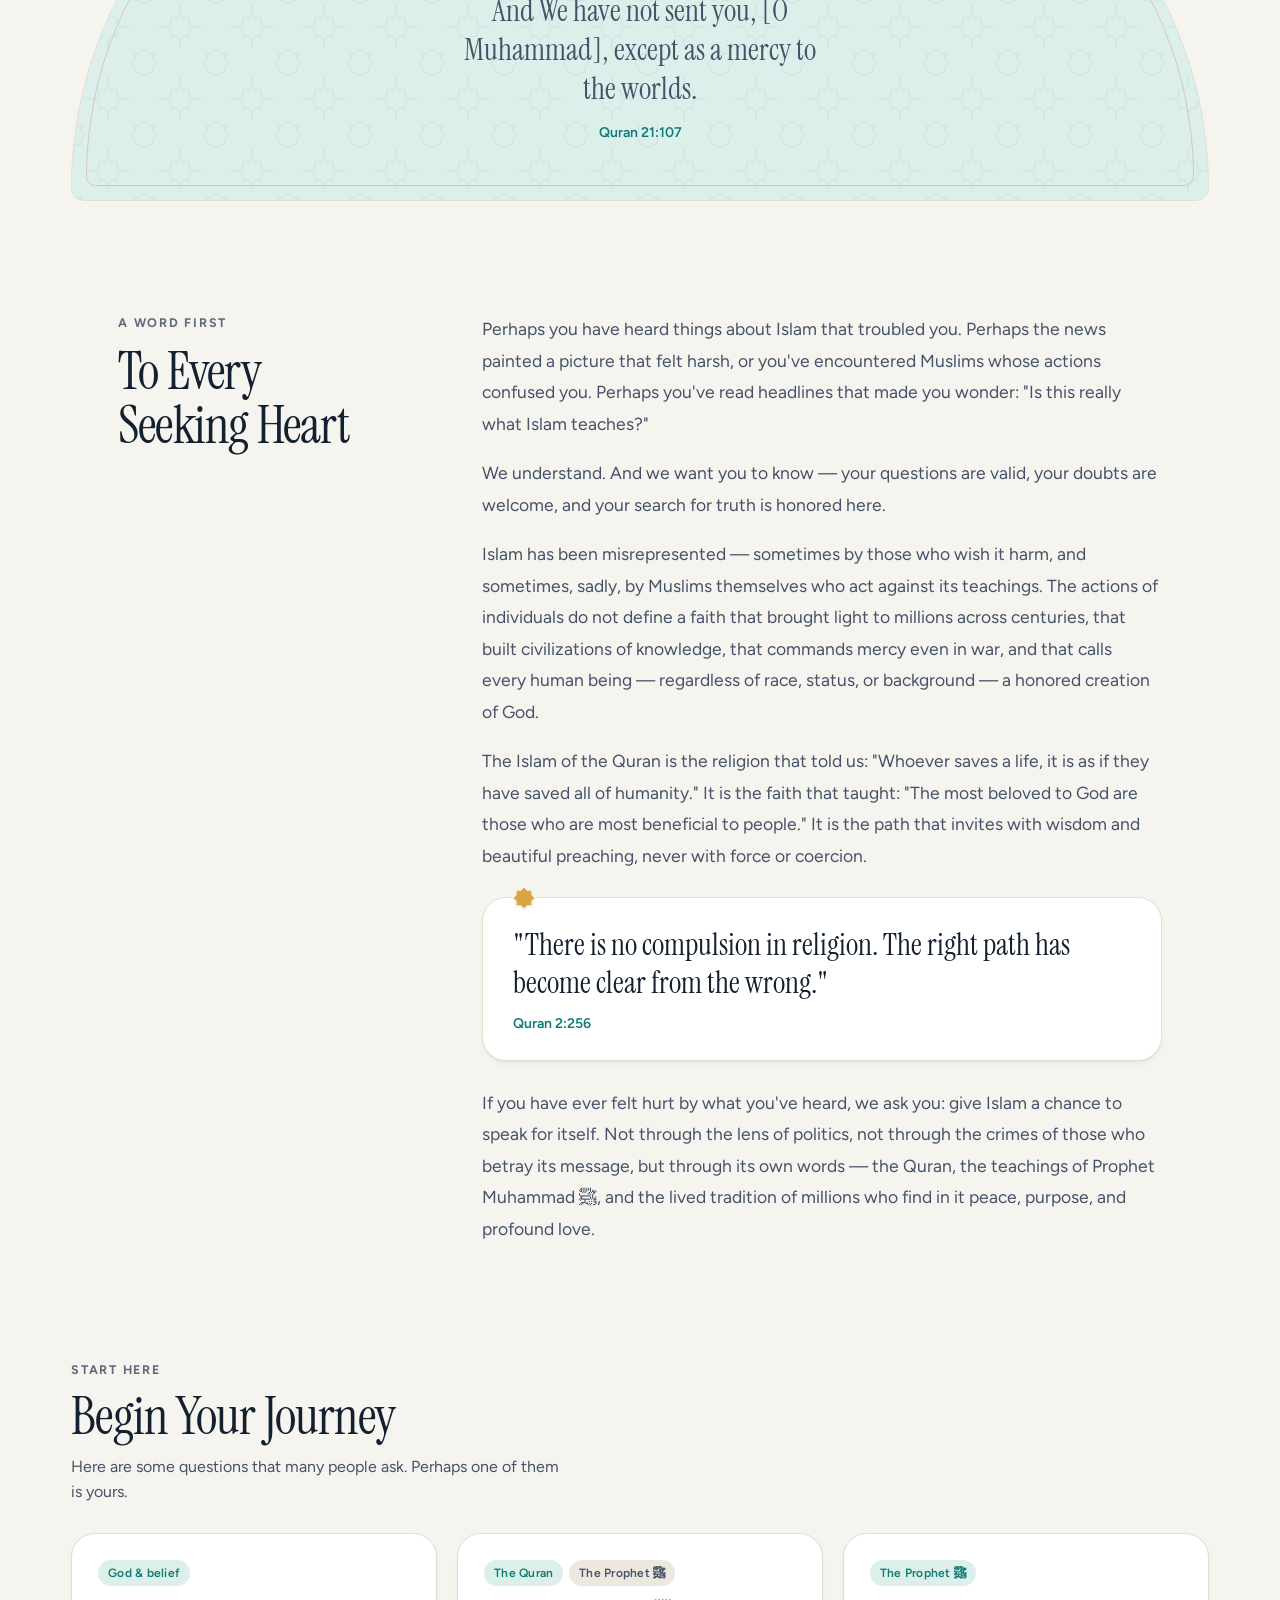
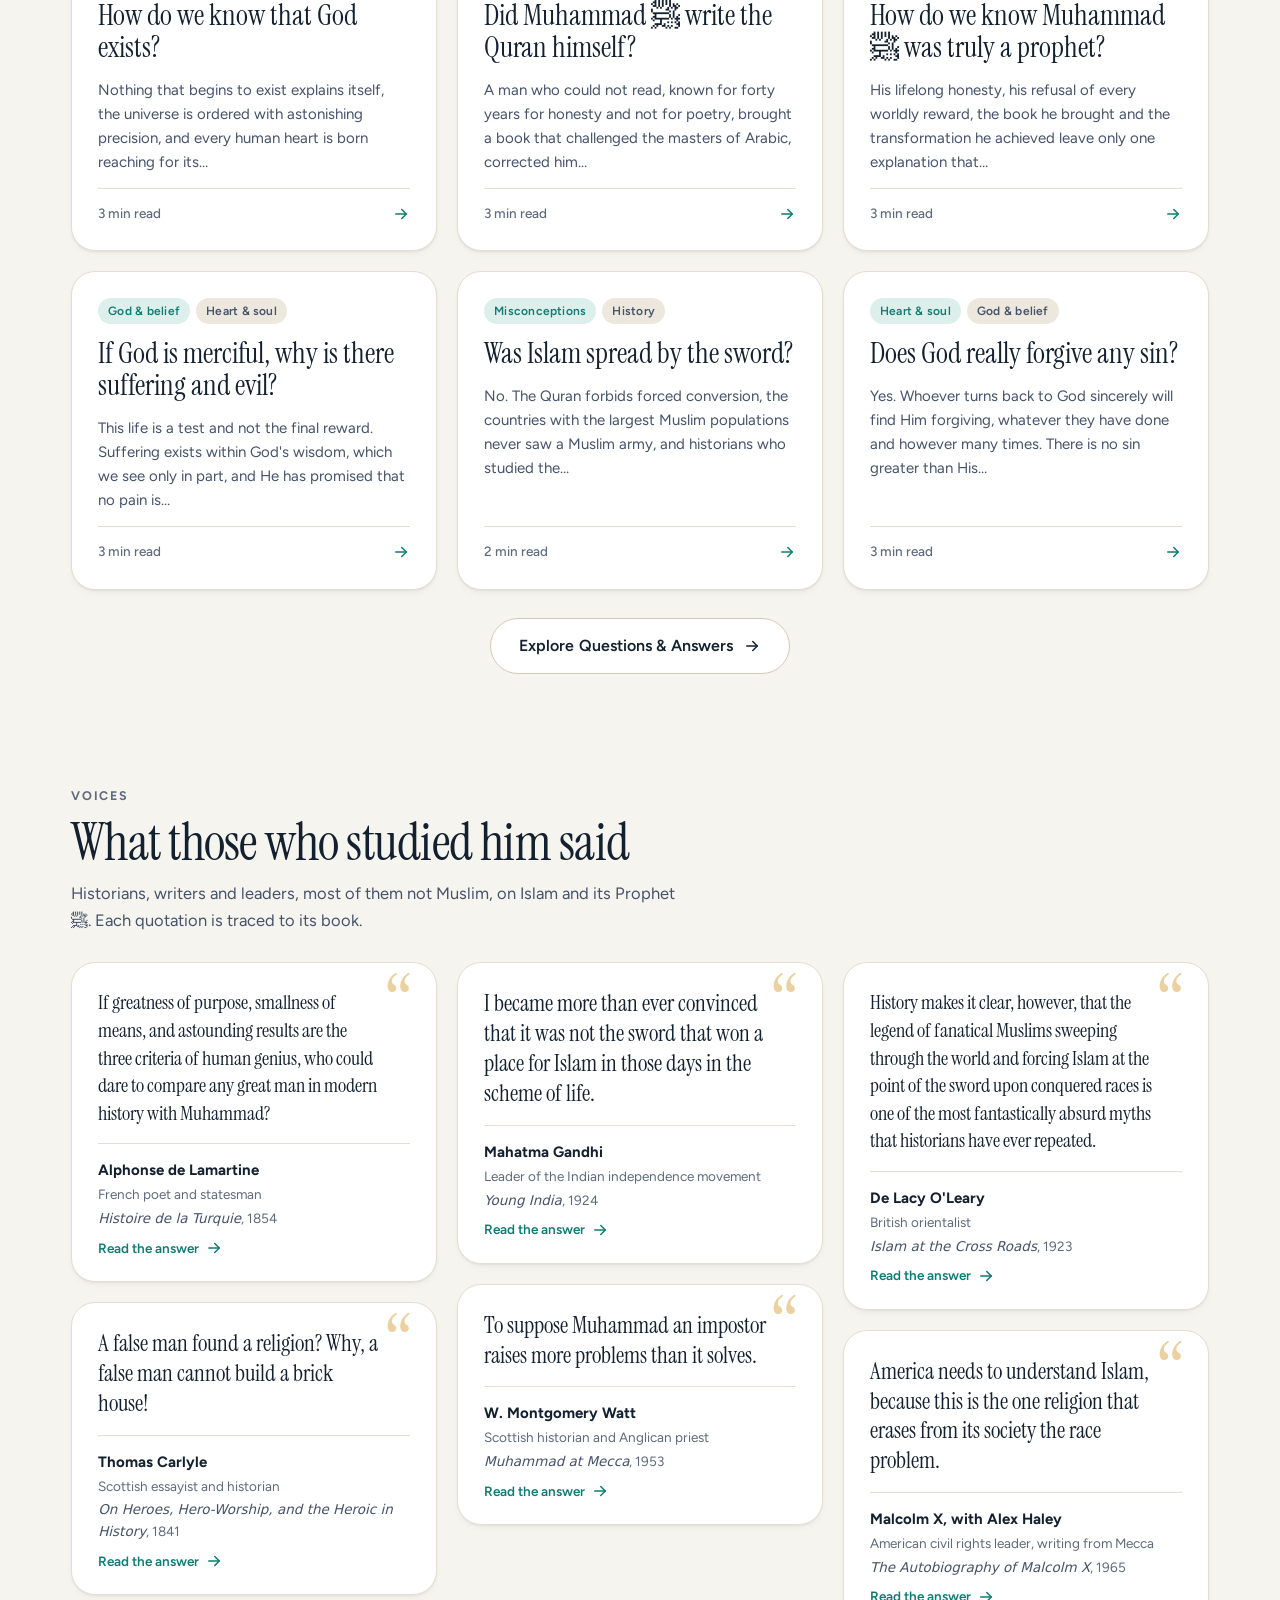
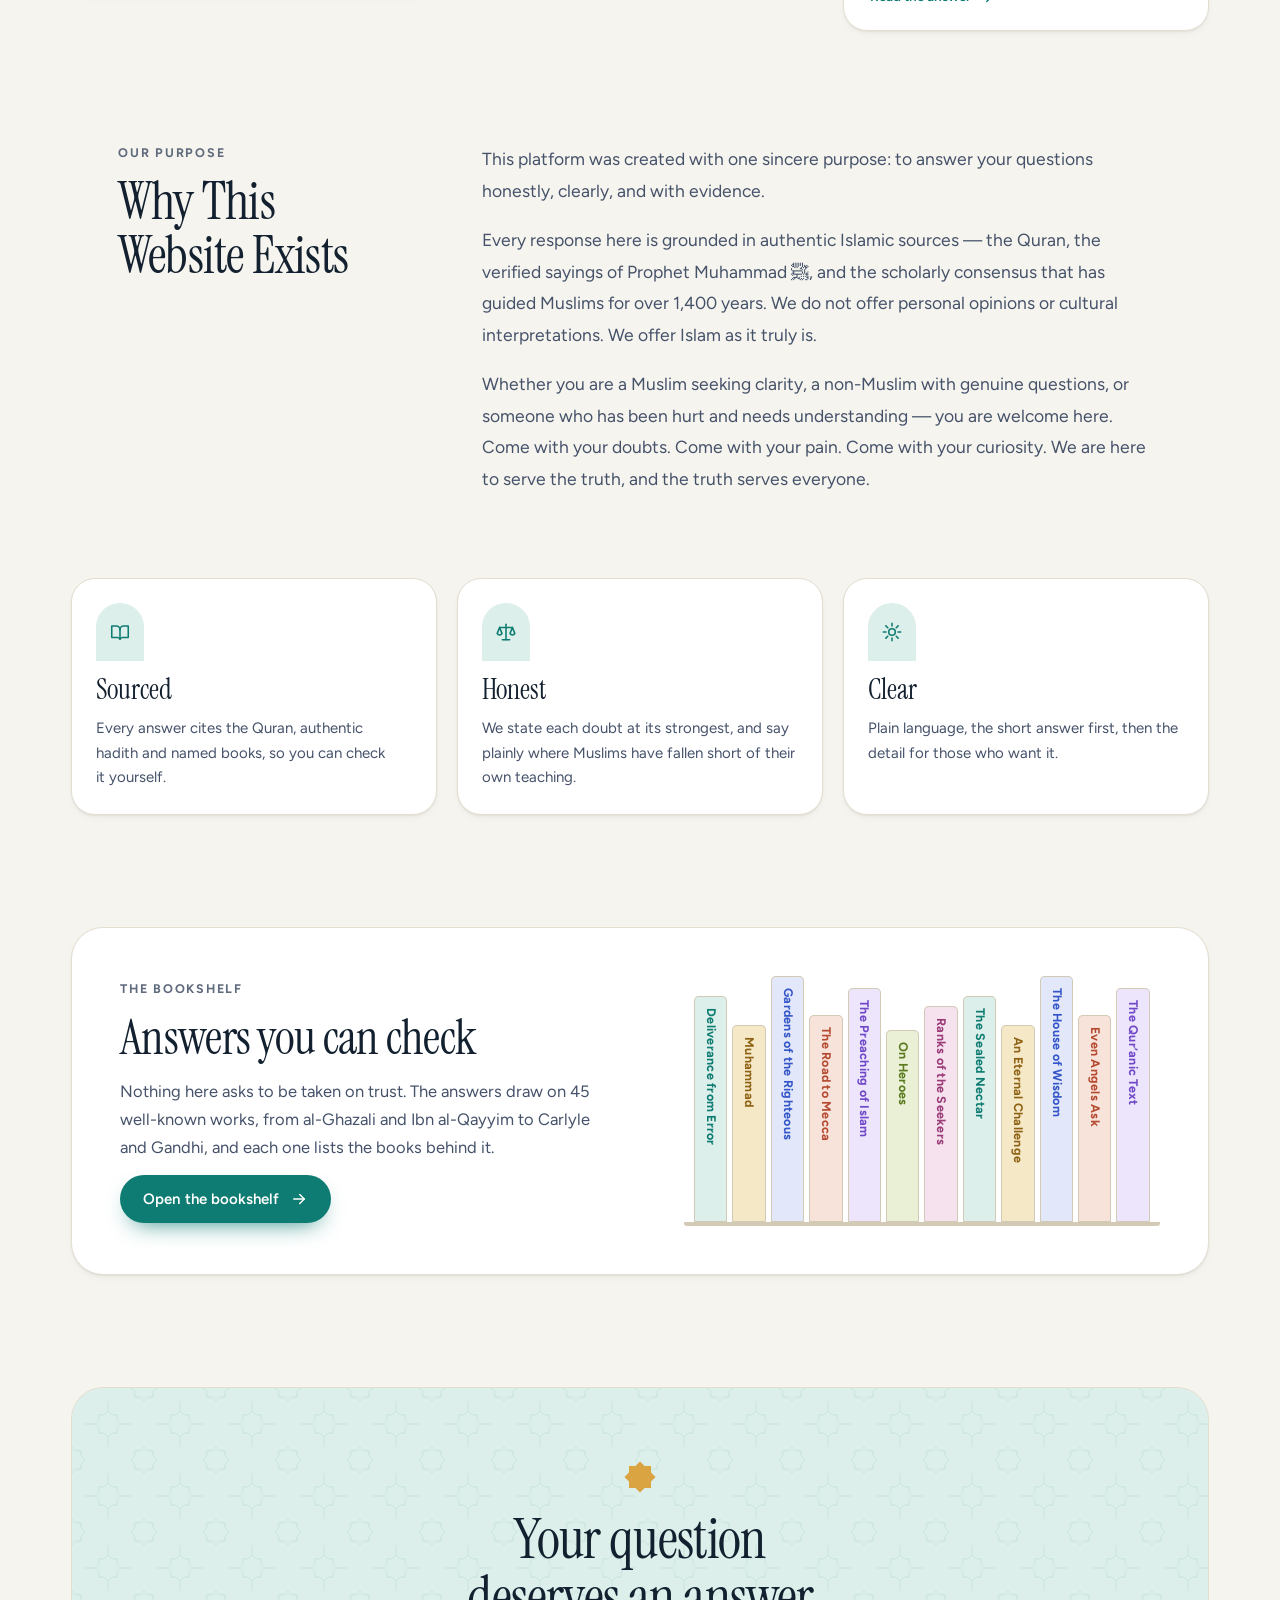
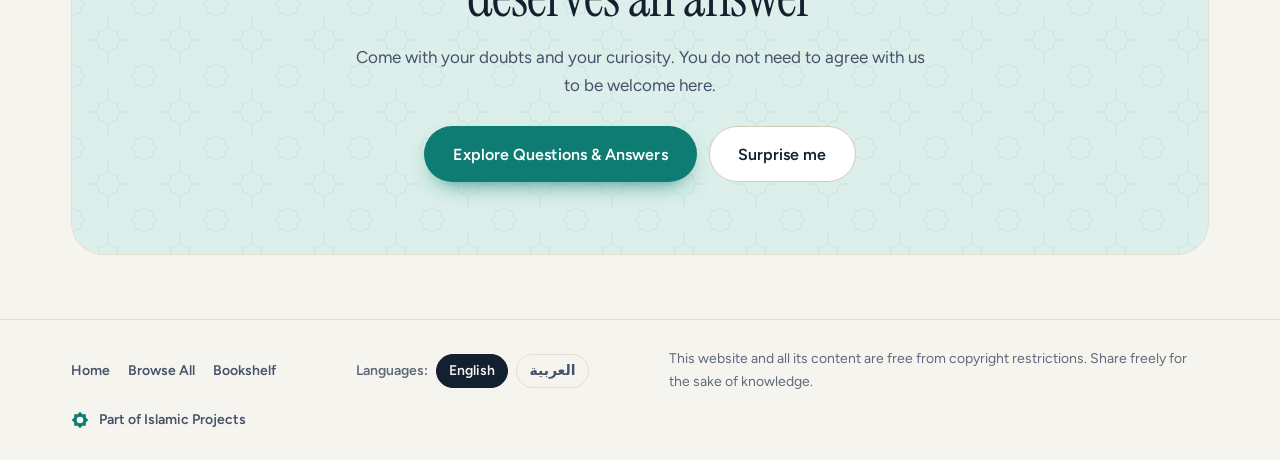
==== commit 2ac5e57f: "Add 24 sourced answers, topics, and a bookshelf page Content: 24 new questions in English and Arabic" ====
--- a/index.html
+++ b/index.html
@@ -5,6 +5,9 @@
   <meta name="viewport" content="width=device-width, initial-scale=1, viewport-fit=cover">
   <meta name="description" content="Clear answers to common doubts about Islam — powered by authentic Islamic sources.">
   <meta name="theme-color" content="#F6F4EE">
+  <meta property="og:type" content="website">
+  <meta property="og:title" content="Discover Islam — clear answers to common doubts">
+  <meta property="og:description" content="Sourced answers to the questions people ask most about Islam, drawn from the Quran, authentic hadith and well-known books.">
   <title>Discover Islam</title>
   <script>(function(){var t;try{t=localStorage.getItem('sakina-theme')||localStorage.getItem('theme')}catch(e){}if(t!=='light'&&t!=='dark'){t=window.matchMedia&&matchMedia('(prefers-color-scheme: dark)').matches?'dark':'light'}document.documentElement.setAttribute('data-theme',t)})();</script>
   <link rel="icon" href="data:image/svg+xml,%3Csvg xmlns='http://www.w3.org/2000/svg' viewBox='0 0 24 24'%3E%3Cpath fill='%230E7C72' d='M23 12L19.78 15.22L19.78 19.78L15.22 19.78L12 23L8.78 19.78L4.22 19.78L4.22 15.22L1 12L4.22 8.78L4.22 4.22L8.78 4.22L12 1L15.22 4.22L19.78 4.22L19.78 8.78Z'/%3E%3Ccircle cx='12' cy='12' r='4.4' fill='%23F6F4EE'/%3E%3C/svg%3E">
@@ -12,7 +15,7 @@
   <link rel="preconnect" href="https://fonts.gstatic.com" crossorigin>
   <link href="https://fonts.googleapis.com/css2?family=Amiri:ital,wght@0,400;0,700;1,400&family=Figtree:ital,wght@0,400;0,500;0,600;0,700;0,800;1,500&family=Instrument+Serif:ital@0;1&family=IBM+Plex+Sans+Arabic:wght@400;500;600;700&family=Noto+Naskh+Arabic:wght@400;500;600;700&display=swap" rel="stylesheet">
   <link rel="stylesheet" href="assets/css/sakina.css?v=sk4">
-  <link rel="stylesheet" href="assets/css/style.css?v=sk4">
+  <link rel="stylesheet" href="assets/css/style.css?v=qa5">
 </head>
 <body class="sk-project-qna">
   <a class="sk-skip" href="#main">Skip to content</a>
@@ -26,7 +29,8 @@
       </a>
       <nav class="sk-header__nav" aria-label="Site">
         <a class="sk-btn sk-btn--ghost sk-btn--sm sk-hide-sm" href="index.html" id="nav-home" aria-current="page">Home</a>
-        <a class="sk-btn sk-btn--ghost sk-btn--sm sk-hide-sm" href="browse.html?browse=1" id="nav-browse">Browse</a>
+        <a class="sk-btn sk-btn--ghost sk-btn--sm sk-hide-sm" href="browse.html" id="nav-browse">Browse</a>
+        <a class="sk-btn sk-btn--ghost sk-btn--sm sk-hide-sm" href="library.html" id="nav-library">Bookshelf</a>
         <a class="sk-btn sk-btn--ghost sk-btn--sm qa-lang" href="index.html?lang=ar" id="nav-lang" lang="ar">العربية</a>
         <a class="sk-btn sk-btn--line sk-btn--sm sk-projects" href="https://husseinbenz.github.io/" aria-label="All Islamic projects">
           <span class="sk-constellation" aria-hidden="true"><i></i><i></i><i></i><i></i><i></i><i></i><i></i></span><span class="sk-hide-sm">All projects</span></a>
@@ -45,7 +49,7 @@
         <svg class="sk-slow-spin" width="30" height="30" viewBox="-12 -12 24 24"><path style="fill:var(--gold-bright)" d="M11 0L7.78 3.22L7.78 7.78L3.22 7.78L0 11L-3.22 7.78L-7.78 7.78L-7.78 3.22L-11 0L-7.78 -3.22L-7.78 -7.78L-3.22 -7.78L0 -11L3.22 -7.78L7.78 -7.78L7.78 -3.22Z"/><circle r="3.2" style="fill:var(--bg)"/></svg>
       </div>
       <span class="sk-eyebrow sk-rise" id="home-hero-eyebrow">Discover Islam</span>
-      <h1 class="sk-display home-hero__title sk-rise sk-d1" id="home-hero-title">Clear answers to <em>common doubts</em></h1>
+      <h1 class="sk-display home-hero__title sk-rise sk-d1" id="home-hero-title">Clear answers to common doubts</h1>
       <p class="sk-lede home-hero__lede sk-rise sk-d2" id="home-hero-tagline"></p>
       <div class="search sk-rise sk-d3">
         <div class="sk-field">
@@ -58,6 +62,17 @@
         <div class="suggest" id="home-suggest" hidden></div>
       </div>
       <div class="try sk-rise sk-d4" id="home-random-cards"></div>
+      <ul class="stats sk-rise sk-d4" id="home-stats"></ul>
+    </section>
+
+    <!-- Topics -->
+    <section class="section" aria-labelledby="topics-title">
+      <div class="section__head sk-reveal">
+        <span class="sk-eyebrow" id="topics-eyebrow"></span>
+        <h2 class="sk-display" id="topics-title"></h2>
+        <p id="topics-subtitle"></p>
+      </div>
+      <div class="topics" id="topics-grid"></div>
     </section>
 
     <!-- Verse -->
@@ -73,7 +88,7 @@
     <!-- A letter to the reader -->
     <section class="letter">
       <div class="letter__head sk-reveal">
-        <span class="sk-eyebrow" id="speech-eyebrow">A word first</span>
+        <span class="sk-eyebrow" id="speech-eyebrow"></span>
         <h2 class="sk-display" id="speech-title"></h2>
       </div>
       <div class="letter__body">
@@ -90,9 +105,33 @@
       </div>
     </section>
 
+    <!-- Explore -->
+    <section class="explore">
+      <div class="explore__head sk-reveal">
+        <div>
+          <span class="sk-eyebrow" id="explore-eyebrow"></span>
+          <h2 class="sk-display" id="explore-title"></h2>
+          <p id="explore-subtitle"></p>
+        </div>
+      </div>
+      <div class="qgrid" id="popular-grid"></div>
+      <a class="sk-btn sk-btn--line sk-btn--lg explore__cta" href="browse.html" id="explore-cta"><span id="explore-cta-text"></span><svg class="sk-arrow" width="18" height="18" viewBox="0 0 24 24" fill="none" stroke="currentColor" stroke-width="2" stroke-linecap="round" stroke-linejoin="round" aria-hidden="true"><path d="M5 12h14"/><path d="m13 6 6 6-6 6"/></svg></a>
+    </section>
+
+    <!-- Voices -->
+    <section class="section" aria-labelledby="voices-title">
+      <div class="section__head sk-reveal">
+        <span class="sk-eyebrow" id="voices-eyebrow"></span>
+        <h2 class="sk-display" id="voices-title"></h2>
+        <p id="voices-subtitle"></p>
+      </div>
+      <div class="voices" id="voices-grid"></div>
+    </section>
+
+    <!-- Purpose and principles -->
     <section class="letter">
       <div class="letter__head sk-reveal">
-        <span class="sk-eyebrow" id="purpose-eyebrow">Our purpose</span>
+        <span class="sk-eyebrow" id="purpose-eyebrow"></span>
         <h2 class="sk-display" id="purpose-title"></h2>
       </div>
       <div class="letter__body">
@@ -101,23 +140,39 @@
         <p class="sk-reveal" id="purpose-p3"></p>
       </div>
     </section>
-
-    <!-- Explore -->
-    <section class="explore">
-      <div class="explore__head sk-reveal">
-        <div>
-          <span class="sk-eyebrow" id="explore-eyebrow">Start here</span>
-          <h2 class="sk-display" id="explore-title"></h2>
-          <p id="explore-subtitle"></p>
+    <section class="principles-wrap" aria-labelledby="principles-eyebrow">
+      <span class="sk-eyebrow sk-reveal" id="principles-eyebrow"></span>
+      <div class="principles" id="principles-grid"></div>
+    </section>
+
+    <!-- Bookshelf -->
+    <section class="section" aria-labelledby="shelf-title">
+      <div class="shelf sk-reveal">
+        <div class="shelf__text">
+          <span class="sk-eyebrow" id="shelf-eyebrow"></span>
+          <h2 class="sk-display" id="shelf-title"></h2>
+          <p id="shelf-text"></p>
+          <a class="sk-btn sk-btn--primary" href="library.html" id="shelf-cta"><span id="shelf-cta-text"></span><svg class="sk-arrow" width="18" height="18" viewBox="0 0 24 24" fill="none" stroke="currentColor" stroke-width="2" stroke-linecap="round" stroke-linejoin="round" aria-hidden="true"><path d="M5 12h14"/><path d="m13 6 6 6-6 6"/></svg></a>
         </div>
-      </div>
-      <div class="qgrid" id="popular-grid"></div>
-      <a class="sk-btn sk-btn--line sk-btn--lg explore__cta" href="browse.html?browse=1" id="explore-cta"><span id="explore-cta-text"></span><svg class="sk-arrow" width="18" height="18" viewBox="0 0 24 24" fill="none" stroke="currentColor" stroke-width="2" stroke-linecap="round" stroke-linejoin="round" aria-hidden="true"><path d="M5 12h14"/><path d="m13 6 6 6-6 6"/></svg></a>
+        <div class="spines" id="shelf-spines"></div>
+      </div>
+    </section>
+
+    <!-- Closing -->
+    <section class="closing sk-reveal">
+      <svg class="sk-slow-spin" width="34" height="34" viewBox="-12 -12 24 24" aria-hidden="true"><path style="fill:var(--gold-bright)" d="M11 0L7.78 3.22L7.78 7.78L3.22 7.78L0 11L-3.22 7.78L-7.78 7.78L-7.78 3.22L-11 0L-7.78 -3.22L-7.78 -7.78L-3.22 -7.78L0 -11L3.22 -7.78L7.78 -7.78L7.78 -3.22Z"/></svg>
+      <h2 class="sk-display" id="closing-title"></h2>
+      <p id="closing-text"></p>
+      <div class="closing__actions">
+        <a class="sk-btn sk-btn--primary sk-btn--lg" href="browse.html" id="closing-browse"></a>
+        <a class="sk-btn sk-btn--line sk-btn--lg" href="#" id="closing-random"></a>
+      </div>
     </section>
   </main>
 
   <footer class="sk-footer">
     <div class="sk-container qa-footer">
+      <nav class="footer-links" id="footer-links" aria-label="Footer"></nav>
       <div class="lang-switcher"><span class="lang-switcher__label" id="footer-lang-label"></span><span id="lang-switcher" class="lang-switcher"></span></div>
       <p id="footer-copyright"></p>
       <a class="sk-footer__home" href="https://husseinbenz.github.io/">
@@ -127,12 +182,13 @@
   </footer>
 
   <script src="assets/js/sakina.js?v=sk4"></script>
-  <script src="assets/js/i18n.js?v=sk4"></script>
-  <script src="assets/js/data.js?v=sk4"></script>
-  <script src="assets/js/site.js?v=sk4"></script>
+  <script src="assets/js/i18n.js?v=qa5"></script>
+  <script src="assets/js/data.js?v=qa5"></script>
+  <script src="assets/js/site.js?v=qa5"></script>
   <script>
     (function () {
       var esc = Site.escapeHtml;
+      function set(id, text) { document.getElementById(id).textContent = text; }
 
       DataStore.loadAll().then(function (data) {
         var lang = I18n.init(data.uiStrings, data.languages, data.config.defaultLang);
@@ -140,71 +196,127 @@
         document.title = I18n.t('title');
 
         // Hero: the tagline is split at its dash into a headline and a lede
-        var tagline = I18n.t('tagline');
-        var parts = tagline.split(/\s+—\s+/);
-        document.getElementById('home-hero-eyebrow').textContent = I18n.t('title');
-        document.getElementById('home-hero-title').textContent = parts[0];
+        var parts = I18n.t('tagline').split(/\s+—\s+/);
+        set('home-hero-eyebrow', I18n.t('title'));
+        set('home-hero-title', parts[0]);
         var lede = document.getElementById('home-hero-tagline');
         if (parts[1]) lede.textContent = parts[1].charAt(0).toUpperCase() + parts[1].slice(1); else lede.hidden = true;
 
         var input = document.getElementById('home-search-input');
         input.placeholder = I18n.t('placeholder');
-        document.getElementById('home-search-label').textContent = I18n.t('search');
-        document.getElementById('home-btn-search').textContent = I18n.t('search');
-        function goSearch(q) { window.location.href = 'browse.html?lang=' + lang + (q ? '&q=' + encodeURIComponent(q) : '&browse=1'); }
+        set('home-search-label', I18n.t('search'));
+        set('home-btn-search', I18n.t('search'));
+        function goSearch(q) { window.location.href = 'browse.html?lang=' + lang + (q ? '&q=' + encodeURIComponent(q) : ''); }
         document.getElementById('home-btn-search').addEventListener('click', function () { goSearch(input.value.trim()); });
 
         var entries = DataStore.getEntries(data.entries, lang, data.config.defaultLang);
+        var byId = {};
+        entries.forEach(function (e) { byId[e.id] = e; });
         Site.suggest(input, document.getElementById('home-suggest'), entries, lang, goSearch);
 
         // Three questions to try, different on every visit
+        var shuffled = entries.slice().sort(function () { return Math.random() - 0.5; });
         var tries = document.getElementById('home-random-cards');
-        tries.innerHTML = '<span class="try__label">' + esc(lang === 'ar' ? 'جرّب' : 'Try') + '</span>';
-        entries.slice().sort(function () { return Math.random() - 0.5; }).slice(0, 3).forEach(function (e) {
+        tries.innerHTML = '<span class="try__label">' + esc(I18n.t('try_label')) + '</span>';
+        shuffled.slice(0, 3).forEach(function (e) {
           var a = document.createElement('a');
           a.className = 'sk-chip';
-          a.href = 'article.html?id=' + e.id + '&lang=' + lang;
+          a.href = Site.articleUrl(e.id, lang);
           a.textContent = e.question;
           tries.appendChild(a);
         });
 
+        // What the site holds, counted from the data
+        var counts = DataStore.tagCounts(entries);
+        var topics = (data.config.topics || []).filter(function (t) { return counts[t]; });
+        var bookCount = Object.keys(data.sources || {}).length;
+        document.getElementById('home-stats').innerHTML =
+          '<li><strong>' + entries.length + '</strong>' + esc(I18n.t('stat_questions')) + '</li>' +
+          '<li><strong>' + bookCount + '</strong>' + esc(I18n.t('stat_books')) + '</li>' +
+          '<li><strong>' + topics.length + '</strong>' + esc(I18n.t('stat_topics')) + '</li>';
+
+        // Topics
+        set('topics-eyebrow', I18n.t('topics_eyebrow'));
+        set('topics-title', I18n.t('topics_title'));
+        set('topics-subtitle', I18n.t('topics_subtitle'));
+        document.getElementById('topics-grid').innerHTML = topics.map(function (t, i) {
+          return '<a class="topic sk-card sk-lift sk-reveal" style="transition-delay:' + (i % 4) * 0.05 + 's" href="' + Site.tagUrl(t, lang) + '">' +
+            '<span class="sk-tile sk-tile--md">' + Site.topicIcon(t, 22) + '</span>' +
+            '<span class="topic__text"><span class="topic__name">' + esc(Site.tagLabel(t)) + '</span>' +
+            '<span class="topic__count">' + counts[t] + '</span></span></a>';
+        }).join('');
+
         // Verse
-        document.getElementById('hero-verse-arabic').textContent = I18n.t('hero_quran_verse');
-        document.getElementById('hero-verse-translation').textContent = I18n.t('hero_quran_translation');
-        document.getElementById('hero-verse-ref').textContent = I18n.t('hero_quran_ref').replace(/^—\s*/, '');
+        set('hero-verse-arabic', I18n.t('hero_quran_verse'));
+        set('hero-verse-translation', I18n.t('hero_quran_translation'));
+        set('hero-verse-ref', I18n.t('hero_quran_ref').replace(/^—\s*/, ''));
 
         // Letter & purpose
         ['speech_title', 'speech_p1', 'speech_p2', 'speech_p3', 'speech_p4', 'speech_quote', 'speech_p5',
-         'purpose_title', 'purpose_p1', 'purpose_p2', 'purpose_p3'].forEach(function (key) {
-          document.getElementById(key.replace('_', '-')).textContent = I18n.t(key);
+         'purpose_title', 'purpose_p1', 'purpose_p2', 'purpose_p3',
+         'speech_eyebrow', 'purpose_eyebrow', 'explore_eyebrow', 'explore_title', 'explore_subtitle',
+         'voices_eyebrow', 'voices_title', 'voices_subtitle', 'principles_eyebrow',
+         'shelf_eyebrow', 'shelf_title', 'closing_title', 'closing_text'].forEach(function (key) {
+          set(key.replace('_', '-'), I18n.t(key));
         });
-        document.getElementById('speech-quote-ref').textContent = I18n.t('speech_quote_ref').replace(/^—\s*/, '');
-        document.getElementById('speech-eyebrow').textContent = lang === 'ar' ? 'كلمة أولًا' : 'A word first';
-        document.getElementById('purpose-eyebrow').textContent = lang === 'ar' ? 'غايتنا' : 'Our purpose';
-        document.getElementById('explore-eyebrow').textContent = lang === 'ar' ? 'ابدأ من هنا' : 'Start here';
-
-        // Explore
-        document.getElementById('explore-title').textContent = I18n.t('explore_title');
-        document.getElementById('explore-subtitle').textContent = I18n.t('explore_subtitle');
-        document.getElementById('explore-cta-text').textContent = I18n.t('welcome_cta');
-        document.getElementById('explore-cta').href = 'browse.html?lang=' + lang + '&browse=1';
-
-        var grid = document.getElementById('popular-grid');
-        var readLabel = lang === 'ar' ? 'دقيقة قراءة' : 'min read';
-        [1, 3, 4, 7, 6, 9].forEach(function (id, i) {
-          var e = entries.filter(function (x) { return x.id === id; })[0];
-          if (!e) return;
-          var card = document.createElement('a');
-          card.className = 'qcard sk-card sk-lift sk-reveal';
-          card.style.transitionDelay = (i % 3) * 0.06 + 's';
-          card.href = 'article.html?id=' + e.id + '&lang=' + lang;
-          card.innerHTML =
-            '<div class="qcard__tags">' + Site.tagsHtml(e.tags.slice(0, 2)).replace(/sk-tag"/, 'sk-tag sk-tag--accent"') + '</div>' +
-            '<h3 class="qcard__q">' + esc(e.question) + '</h3>' +
-            '<p class="qcard__excerpt">' + esc(Site.excerpt(e.answer, 140)) + '</p>' +
-            '<div class="qcard__foot"><span>' + Site.minutes(e.answer) + ' ' + readLabel + '</span>' + Site.ARROW + '</div>';
-          grid.appendChild(card);
-        });
+        set('speech-quote-ref', I18n.t('speech_quote_ref').replace(/^—\s*/, ''));
+
+        // Start here: the featured questions
+        set('explore-cta-text', I18n.t('welcome_cta'));
+        document.getElementById('explore-cta').href = 'browse.html?lang=' + lang;
+        var featured = (data.config.featured || []).map(function (id) { return byId[id]; }).filter(Boolean);
+        if (featured.length < 3) featured = entries.slice(0, 6);
+        document.getElementById('popular-grid').innerHTML = featured.map(function (e) { return Site.cardHtml(e, lang, 'sk-reveal'); }).join('');
+
+        // Voices: quotations traced to their books
+        document.getElementById('voices-grid').innerHTML = (data.voices || []).map(function (v) {
+          var src = data.sources[v.source];
+          if (!src) return '';
+          var s = Site.sourceText(src, lang);
+          var quote = (v.quote && (v.quote[lang] || v.quote.en)) || '';
+          var who = (v.who && (v.who[lang] || v.who.en)) || '';
+          var translated = I18n.t('voices_translated');
+          var more = byId[v.article]
+            ? '<a class="voice__more" href="' + Site.articleUrl(v.article, lang) + '">' + esc(I18n.t('voices_read')) + Site.ARROW + '</a>' : '';
+          return '<figure class="voice sk-card sk-reveal' + (quote.length > 150 ? ' voice--long' : '') + '">' +
+            '<blockquote class="voice__quote">' + esc(quote) + '</blockquote>' +
+            '<figcaption class="voice__by"><strong>' + esc(s.author) + '</strong><span>' + esc(who) + '</span>' +
+            '<span><em>' + esc(s.title) + '</em>' + (s.year ? (lang === 'ar' ? '، ' : ', ') + esc(s.year) : '') +
+            (translated && translated !== 'voices_translated' ? ' · ' + esc(translated) : '') + '</span>' + more + '</figcaption></figure>';
+        }).join('');
+
+        // How we answer
+        var P_ICONS = [
+          '<path d="M12 7.5v12.5"/><path d="M3 5.5h5a4 4 0 0 1 4 4 4 4 0 0 1 4-4h5v12.5h-6a3 3 0 0 0-3 2 3 3 0 0 0-3-2H3z"/>',
+          '<path d="M12 3.5v17"/><path d="M8 20.5h8"/><path d="M5 7h14"/><path d="M5 7l-2.6 6.5a2.8 2.8 0 0 0 5.2 0z"/><path d="M19 7l-2.6 6.5a2.8 2.8 0 0 0 5.2 0z"/>',
+          '<circle cx="12" cy="12" r="3.6"/><path d="M12 2.5v3M12 18.5v3M2.5 12h3M18.5 12h3M5.3 5.3l2.1 2.1M16.6 16.6l2.1 2.1M5.3 18.7l2.1-2.1M16.6 7.4l2.1-2.1"/>'
+        ];
+        document.getElementById('principles-grid').innerHTML = [1, 2, 3].map(function (n) {
+          return '<div class="principle sk-card sk-reveal" style="transition-delay:' + (n - 1) * 0.06 + 's">' +
+            '<span class="sk-tile sk-tile--md"><svg width="22" height="22" viewBox="0 0 24 24" fill="none" stroke="currentColor" stroke-width="1.7" stroke-linecap="round" stroke-linejoin="round" aria-hidden="true">' + P_ICONS[n - 1] + '</svg></span>' +
+            '<h3>' + esc(I18n.t('principle_' + n + '_title')) + '</h3><p>' + esc(I18n.t('principle_' + n + '_text')) + '</p></div>';
+        }).join('');
+
+        // Bookshelf
+        set('shelf-text', I18n.tf('shelf_text', bookCount));
+        set('shelf-cta-text', I18n.t('shelf_cta'));
+        document.getElementById('shelf-cta').href = 'library.html?lang=' + lang;
+        document.getElementById('shelf-spines').innerHTML = (data.config.shelf || []).map(function (key) {
+          var src = data.sources[key];
+          if (!src) return '';
+          var s = Site.sourceText(src, lang);
+          var label = Site.spineLabel(src, lang);
+          return '<a class="spine" href="library.html?lang=' + lang + '#' + key + '" title="' + esc(s.author + ' — ' + s.title) + '">' + esc(label) + '</a>';
+        }).join('');
+
+        // Closing
+        var browse = document.getElementById('closing-browse');
+        browse.textContent = I18n.t('welcome_cta');
+        browse.href = 'browse.html?lang=' + lang;
+        var random = document.getElementById('closing-random');
+        random.textContent = I18n.t('surprise');
+        if (shuffled.length > 3) random.href = Site.articleUrl(shuffled[3].id, lang); else random.hidden = true;
+
         Sakina.reveal(document);
       });
     })();
--- a/assets/css/style.css
+++ b/assets/css/style.css
@@ -198,3 +198,197 @@
 
 [dir="rtl"] .qcard__excerpt, [dir="rtl"] .qrow__excerpt { font-family: var(--font-ar-text); line-height: 1.85; }
 [dir="rtl"] .prose blockquote { font-family: var(--font-naskh); }
+
+/* ==================================================================
+   Additions: topics, voices, bookshelf, short answers, sources
+   ================================================================== */
+
+/* ---------- Section heads (home, library) ---------- */
+.section { padding-top: clamp(72px, 10vw, 112px); display: flex; flex-direction: column; gap: 28px; }
+.section__head { display: flex; flex-direction: column; gap: 10px; max-width: 62ch; }
+.section__head .sk-display { font-size: clamp(36px, 4.4vw, 52px); }
+.section__head p { margin: 0; color: var(--text-2); font-size: 16.5px; line-height: 1.65; }
+[dir="rtl"] .section__head p { font-family: var(--font-ar-text); font-size: 18px; line-height: 1.9; }
+
+/* ---------- Hero stats ---------- */
+.stats { display: flex; flex-wrap: wrap; justify-content: center; gap: 10px 28px; margin: 30px 0 0; padding: 0; list-style: none; }
+.stats li { display: flex; align-items: baseline; gap: 8px; font-size: 14px; color: var(--text-3); }
+.stats strong { font-family: var(--font-display); font-weight: 400; font-size: 30px; line-height: 1; color: var(--text); font-variant-numeric: tabular-nums; }
+[dir="rtl"] .stats strong { font-family: var(--font-ar-text); font-weight: 700; font-size: 26px; }
+
+/* ---------- Topics ---------- */
+.topics { display: grid; grid-template-columns: repeat(auto-fill, minmax(190px, 1fr)); gap: 14px; }
+.topic { display: flex; align-items: center; gap: 14px; padding: 16px 18px; color: var(--text); }
+.topic:hover { color: var(--text); }
+.topic .sk-tile { transition: transform .45s var(--spring); }
+.topic:hover .sk-tile { transform: translateY(-2px) rotate(-4deg); }
+.topic__text { display: flex; flex-direction: column; gap: 2px; min-width: 0; }
+.topic__name { font-weight: 700; font-size: 15.5px; line-height: 1.3; }
+.topic__count { font-size: 13px; color: var(--text-3); }
+
+/* ---------- Voices ---------- */
+.voices { columns: 3 300px; column-gap: 20px; }
+.voice { break-inside: avoid; margin: 0 0 20px; padding: 26px 26px 22px; display: flex; flex-direction: column; gap: 16px; position: relative; }
+.voice::before { content: "\201C"; position: absolute; top: 6px; inset-inline-end: 20px; font-family: var(--font-display); font-size: 84px; line-height: 1; color: var(--gold-bright); opacity: .5; pointer-events: none; }
+[dir="rtl"] .voice::before { content: "\201D"; font-family: var(--font-naskh); }
+.voice__quote { margin: 0; font-family: var(--font-display); font-size: 23px; line-height: 1.3; color: var(--text); padding-inline-end: 28px; }
+.voice--long .voice__quote { font-size: 20px; line-height: 1.38; }
+[dir="rtl"] .voice__quote { font-family: var(--font-ar-text); font-size: 19px; line-height: 1.9; }
+[dir="rtl"] .voice--long .voice__quote { font-size: 17.5px; }
+.voice__by { display: flex; flex-direction: column; gap: 2px; padding-top: 14px; border-top: 1px solid var(--line); font-size: 13.5px; color: var(--text-3); }
+.voice__by strong { font-size: 15px; color: var(--text); }
+.voice__by em { font-style: italic; color: var(--text-2); }
+.voice__more { display: inline-flex; align-items: center; gap: 6px; margin-top: 6px; font-weight: 600; font-size: 13.5px; }
+
+/* ---------- Principles ---------- */
+.principles { display: grid; grid-template-columns: repeat(3, minmax(0, 1fr)); gap: 20px; }
+.principle { display: flex; flex-direction: column; gap: 10px; padding: 24px; }
+.principle .sk-tile { margin-bottom: 4px; }
+.principle h3 { font-family: var(--font-display); font-weight: 400; font-size: 28px; line-height: 1.1; }
+[dir="rtl"] .principle h3 { font-family: var(--font-ar-text); font-weight: 700; font-size: 22px; line-height: 1.5; }
+.principle p { margin: 0; font-size: 15px; line-height: 1.65; color: var(--text-2); }
+[dir="rtl"] .principle p { font-family: var(--font-ar-text); font-size: 17px; line-height: 1.9; }
+.principles-wrap { padding-top: clamp(32px, 5vw, 48px); display: flex; flex-direction: column; gap: 16px; }
+
+/* ---------- Bookshelf band ---------- */
+.shelf { display: grid; grid-template-columns: minmax(0, 1.05fr) minmax(0, 1fr); align-items: center; gap: clamp(28px, 5vw, 72px); padding: clamp(28px, 4vw, 48px); border-radius: var(--r-xl); background: var(--surface); border: 1px solid var(--line); box-shadow: var(--shadow-sm); overflow: hidden; }
+.shelf__text { display: flex; flex-direction: column; align-items: flex-start; gap: 14px; }
+.shelf__text .sk-display { font-size: clamp(34px, 4vw, 48px); }
+.shelf__text p { margin: 0; color: var(--text-2); font-size: 16.5px; line-height: 1.7; }
+[dir="rtl"] .shelf__text p { font-family: var(--font-ar-text); font-size: 18px; line-height: 1.95; }
+.spines { display: flex; align-items: flex-end; justify-content: center; gap: 5px; height: 250px; padding: 0 10px; border-bottom: 4px solid var(--line-2); border-radius: 0 0 3px 3px; }
+.spine {
+  flex: 0 1 40px; min-width: 26px; height: var(--h, 88%); padding: 12px 0;
+  display: flex; align-items: center; justify-content: flex-start;
+  writing-mode: vertical-rl; white-space: nowrap; overflow: hidden;
+  border-radius: 5px 5px 1px 1px; background: var(--tone-soft); color: var(--tone);
+  box-shadow: inset 0 0 0 1px var(--line-2);
+  font-size: 12.5px; font-weight: 700; letter-spacing: .02em; line-height: 1;
+  transition: transform .45s var(--spring);
+}
+[dir="rtl"] .spine { font-family: var(--font-ar-ui); font-size: 13px; }
+a.spine:hover { transform: translateY(-8px); color: var(--tone); }
+.spine:nth-child(7n+1) { --tone: var(--qna); --tone-soft: var(--qna-soft); --h: 92%; }
+.spine:nth-child(7n+2) { --tone: var(--hadith); --tone-soft: var(--hadith-soft); --h: 80%; }
+.spine:nth-child(7n+3) { --tone: var(--cal); --tone-soft: var(--cal-soft); --h: 100%; }
+.spine:nth-child(7n+4) { --tone: var(--adhan); --tone-soft: var(--adhan-soft); --h: 84%; }
+.spine:nth-child(7n+5) { --tone: var(--jinn); --tone-soft: var(--jinn-soft); --h: 95%; }
+.spine:nth-child(7n+6) { --tone: var(--fiqh); --tone-soft: var(--fiqh-soft); --h: 78%; }
+.spine:nth-child(7n+7) { --tone: var(--index); --tone-soft: var(--index-soft); --h: 88%; }
+
+/* ---------- Closing call ---------- */
+.closing { position: relative; overflow: hidden; margin-top: clamp(72px, 10vw, 112px); padding: clamp(40px, 6vw, 72px) clamp(20px, 5vw, 64px); display: flex; flex-direction: column; align-items: center; gap: 16px; text-align: center; border-radius: var(--r-xl); background: var(--primary-soft); border: 1px solid var(--line); }
+.closing::before { content: ""; position: absolute; inset: 0; background-image: var(--pattern-img); background-size: 72px; opacity: .1; pointer-events: none; }
+.closing > * { position: relative; }
+.closing .sk-display { font-size: clamp(36px, 4.6vw, 56px); max-width: 18ch; }
+.closing p { margin: 0; max-width: 52ch; color: var(--text-2); font-size: 17px; line-height: 1.7; }
+[dir="rtl"] .closing p { font-family: var(--font-ar-text); font-size: 18.5px; line-height: 1.95; }
+.closing__actions { display: flex; flex-wrap: wrap; justify-content: center; gap: 12px; margin-top: 10px; }
+
+/* ---------- Browse: topic filter ---------- */
+.topic-chips { width: min(980px, 100%); margin: 6px auto 0; padding: 4px 2px; }
+@media (min-width: 900px) { .topic-chips { flex-wrap: wrap; justify-content: center; overflow: visible; } }
+.topic-chips .sk-chip small { font-size: 12px; font-weight: 600; opacity: .65; font-variant-numeric: tabular-nums; }
+.results-head { display: flex; align-items: center; justify-content: space-between; gap: 12px; flex-wrap: wrap; }
+.qrow__meta { display: flex; flex-wrap: wrap; align-items: center; gap: 6px 10px; font-size: 13px; color: var(--text-3); }
+
+/* ---------- Article: progress, short answer, sources, related ---------- */
+.progress { position: fixed; top: 0; inset-inline: 0; height: 3px; z-index: 60; pointer-events: none; }
+.progress i { display: block; height: 100%; width: 100%; background: linear-gradient(90deg, var(--primary), var(--gold-bright)); transform-origin: 0 50%; transform: scaleX(0); }
+[dir="rtl"] .progress i { transform-origin: 100% 50%; }
+.article__tags a.sk-tag:hover { color: var(--text); background: var(--line); }
+.article__tags a.sk-tag--accent:hover { color: var(--accent); background: var(--accent-soft); }
+.short-answer { position: relative; padding: 22px 24px; border-radius: 22px; background: var(--surface); border: 1px solid var(--line); box-shadow: var(--shadow-sm); display: flex; flex-direction: column; gap: 8px; }
+.short-answer::before { content: ""; position: absolute; inset-block: 18px; inset-inline-start: 0; width: 4px; border-radius: 4px; background: var(--gold-bright); }
+.short-answer__label { font-size: 12.5px; font-weight: 700; letter-spacing: .12em; text-transform: uppercase; color: var(--gold); }
+[dir="rtl"] .short-answer__label { letter-spacing: 0; text-transform: none; font-size: 14px; }
+.short-answer p { margin: 0; font-size: 19px; line-height: 1.6; color: var(--text); font-weight: 500; }
+[dir="rtl"] .short-answer p { font-family: var(--font-ar-text); font-size: 20px; line-height: 1.95; }
+.prose blockquote { border-inline-start: 3px solid var(--primary); }
+.prose blockquote strong { font-weight: 400; }
+.sources { display: flex; flex-direction: column; gap: 14px; padding: 24px; border-radius: 22px; background: var(--sunk); }
+.sources__head { display: flex; align-items: center; gap: 10px; }
+.sources__head h2 { font-size: 17px; font-weight: 700; }
+.sources__head svg { color: var(--gold); }
+.sources__note { margin: 0; font-size: 14px; line-height: 1.6; color: var(--text-3); }
+.sources ol { margin: 0; padding: 0; list-style: none; display: flex; flex-direction: column; gap: 8px; counter-reset: s; }
+.sources li { counter-increment: s; }
+.sources li a { display: grid; grid-template-columns: 26px minmax(0, 1fr); gap: 2px 12px; padding: 12px 14px; border-radius: 14px; background: var(--surface); border: 1px solid var(--line); color: var(--text); transition: border-color .2s; }
+.sources li a:hover { border-color: var(--text-3); color: var(--text); }
+.sources li a::before { content: counter(s); grid-row: span 2; align-self: start; width: 26px; height: 26px; display: grid; place-items: center; border-radius: 50%; background: var(--gold-soft); color: var(--gold); font-size: 12.5px; font-weight: 700; }
+.sources__title { font-weight: 600; font-size: 15.5px; line-height: 1.4; }
+.sources__meta { font-size: 13.5px; color: var(--text-3); line-height: 1.5; }
+.related { display: flex; flex-direction: column; gap: 14px; margin-top: 8px; }
+.related h2 { font-family: var(--font-display); font-weight: 400; font-size: 30px; }
+[dir="rtl"] .related h2 { font-family: var(--font-ar-text); font-weight: 700; font-size: 24px; }
+.related__grid { display: grid; grid-template-columns: repeat(auto-fit, minmax(210px, 1fr)); gap: 14px; }
+.related .qcard { padding: 20px; gap: 10px; }
+.related .qcard__q { font-size: 23px; }
+[dir="rtl"] .related .qcard__q { font-size: 19px; }
+.related .qcard__excerpt { display: none; }
+
+/* ---------- Bookshelf page ---------- */
+.lib-hero { display: flex; flex-direction: column; align-items: center; text-align: center; gap: 14px; padding-top: clamp(36px, 6vw, 64px); }
+.lib-hero .sk-display { font-size: clamp(44px, 6vw, 72px); }
+.lib-hero .sk-lede { margin: 0; max-width: 56ch; }
+.lib-hero .spines { width: min(620px, 100%); height: 230px; margin-top: 18px; }
+.lib-scripture { width: min(880px, 100%); margin: clamp(36px, 5vw, 56px) auto 0; padding: 26px 28px; display: grid; grid-template-columns: auto minmax(0, 1fr); gap: 6px 20px; align-items: start; }
+.lib-scripture .sk-tile { grid-row: span 2; }
+.lib-scripture h2 { font-family: var(--font-display); font-weight: 400; font-size: 28px; line-height: 1.15; }
+[dir="rtl"] .lib-scripture h2 { font-family: var(--font-ar-text); font-weight: 700; font-size: 22px; line-height: 1.5; }
+.lib-scripture p { margin: 0; color: var(--text-2); line-height: 1.7; }
+[dir="rtl"] .lib-scripture p { font-family: var(--font-ar-text); font-size: 17.5px; line-height: 1.95; }
+.lib-group { width: min(1040px, 100%); margin: clamp(48px, 7vw, 80px) auto 0; display: flex; flex-direction: column; gap: 20px; }
+.lib-group__head { display: flex; align-items: baseline; justify-content: space-between; gap: 12px; flex-wrap: wrap; padding-bottom: 12px; border-bottom: 1px solid var(--line-2); }
+.lib-group__head h2 { font-family: var(--font-display); font-weight: 400; font-size: clamp(30px, 3.6vw, 40px); line-height: 1.1; }
+[dir="rtl"] .lib-group__head h2 { font-family: var(--font-ar-text); font-weight: 700; font-size: 26px; line-height: 1.5; }
+.lib-group__head span { font-size: 13.5px; font-weight: 600; color: var(--text-3); }
+.books { display: grid; grid-template-columns: repeat(2, minmax(0, 1fr)); gap: 16px; }
+.book { display: flex; flex-direction: column; gap: 8px; padding: 22px 22px 20px; scroll-margin-top: calc(var(--header-h) + 20px); border-inline-start: 4px solid var(--tone, var(--primary)); }
+.book:target { box-shadow: 0 0 0 4px var(--primary-soft), var(--shadow); }
+.lib-group--classical .book { --tone: var(--hadith); }
+.lib-group--modern .book { --tone: var(--qna); }
+.lib-group--outside .book { --tone: var(--cal); }
+.book__title { font-family: var(--font-display); font-weight: 400; font-size: 25px; line-height: 1.15; }
+[dir="rtl"] .book__title { font-family: var(--font-ar-text); font-weight: 700; font-size: 20px; line-height: 1.6; }
+.book__by { font-size: 14px; font-weight: 600; color: var(--text-2); }
+.book__note { margin: 0; font-size: 14.5px; line-height: 1.6; color: var(--text-2); }
+[dir="rtl"] .book__note { font-family: var(--font-ar-text); font-size: 16.5px; line-height: 1.85; }
+.book__cited { display: flex; flex-direction: column; gap: 6px; margin-top: auto; padding-top: 12px; border-top: 1px solid var(--line); }
+.book__cited span { font-size: 12px; font-weight: 700; letter-spacing: .1em; text-transform: uppercase; color: var(--text-3); }
+[dir="rtl"] .book__cited span { letter-spacing: 0; text-transform: none; font-size: 13.5px; }
+.book__cited a { font-size: 14.5px; font-weight: 500; line-height: 1.45; }
+.lib-note { width: min(880px, 100%); margin: clamp(40px, 6vw, 64px) auto 0; text-align: center; font-size: 14px; line-height: 1.7; color: var(--text-3); }
+
+/* ---------- Footer links ---------- */
+.footer-links { display: flex; flex-wrap: wrap; gap: 6px 18px; }
+.footer-links a { font-weight: 600; color: var(--text-2); }
+.footer-links a:hover { color: var(--text); }
+
+@media (max-width: 980px) {
+  .principles { grid-template-columns: minmax(0, 1fr); }
+  .shelf { grid-template-columns: minmax(0, 1fr); }
+  .shelf .spines { height: 230px; }
+  .books { grid-template-columns: minmax(0, 1fr); }
+}
+@media (max-width: 640px) {
+  .topics { grid-template-columns: repeat(2, minmax(0, 1fr)); gap: 10px; }
+  .topic { flex-direction: column; align-items: flex-start; gap: 10px; padding: 14px; }
+  .voice { padding: 22px 20px 18px; }
+  .voice__quote { font-size: 21px; }
+  .spines { gap: 4px; padding: 0 4px; }
+  .spine:nth-child(n+10) { display: none; }
+  .spine { font-size: 11.5px; }
+  .short-answer p { font-size: 17.5px; }
+  .lib-scripture { grid-template-columns: 1fr; }
+  .lib-scripture .sk-tile { grid-row: auto; }
+  .stats { gap: 8px 20px; }
+}
+@media print {
+  .progress, .article__end, .back-link, .sk-toast { display: none !important; }
+  .prose, .short-answer p { color: #000; }
+}
+
+/* The display face has one weight; keep question titles from being faux-bolded */
+.qcard__q, .qrow__q { font-weight: 400; }
+[dir="rtl"] .qcard__q, [dir="rtl"] .qrow__q { font-weight: 700; }
